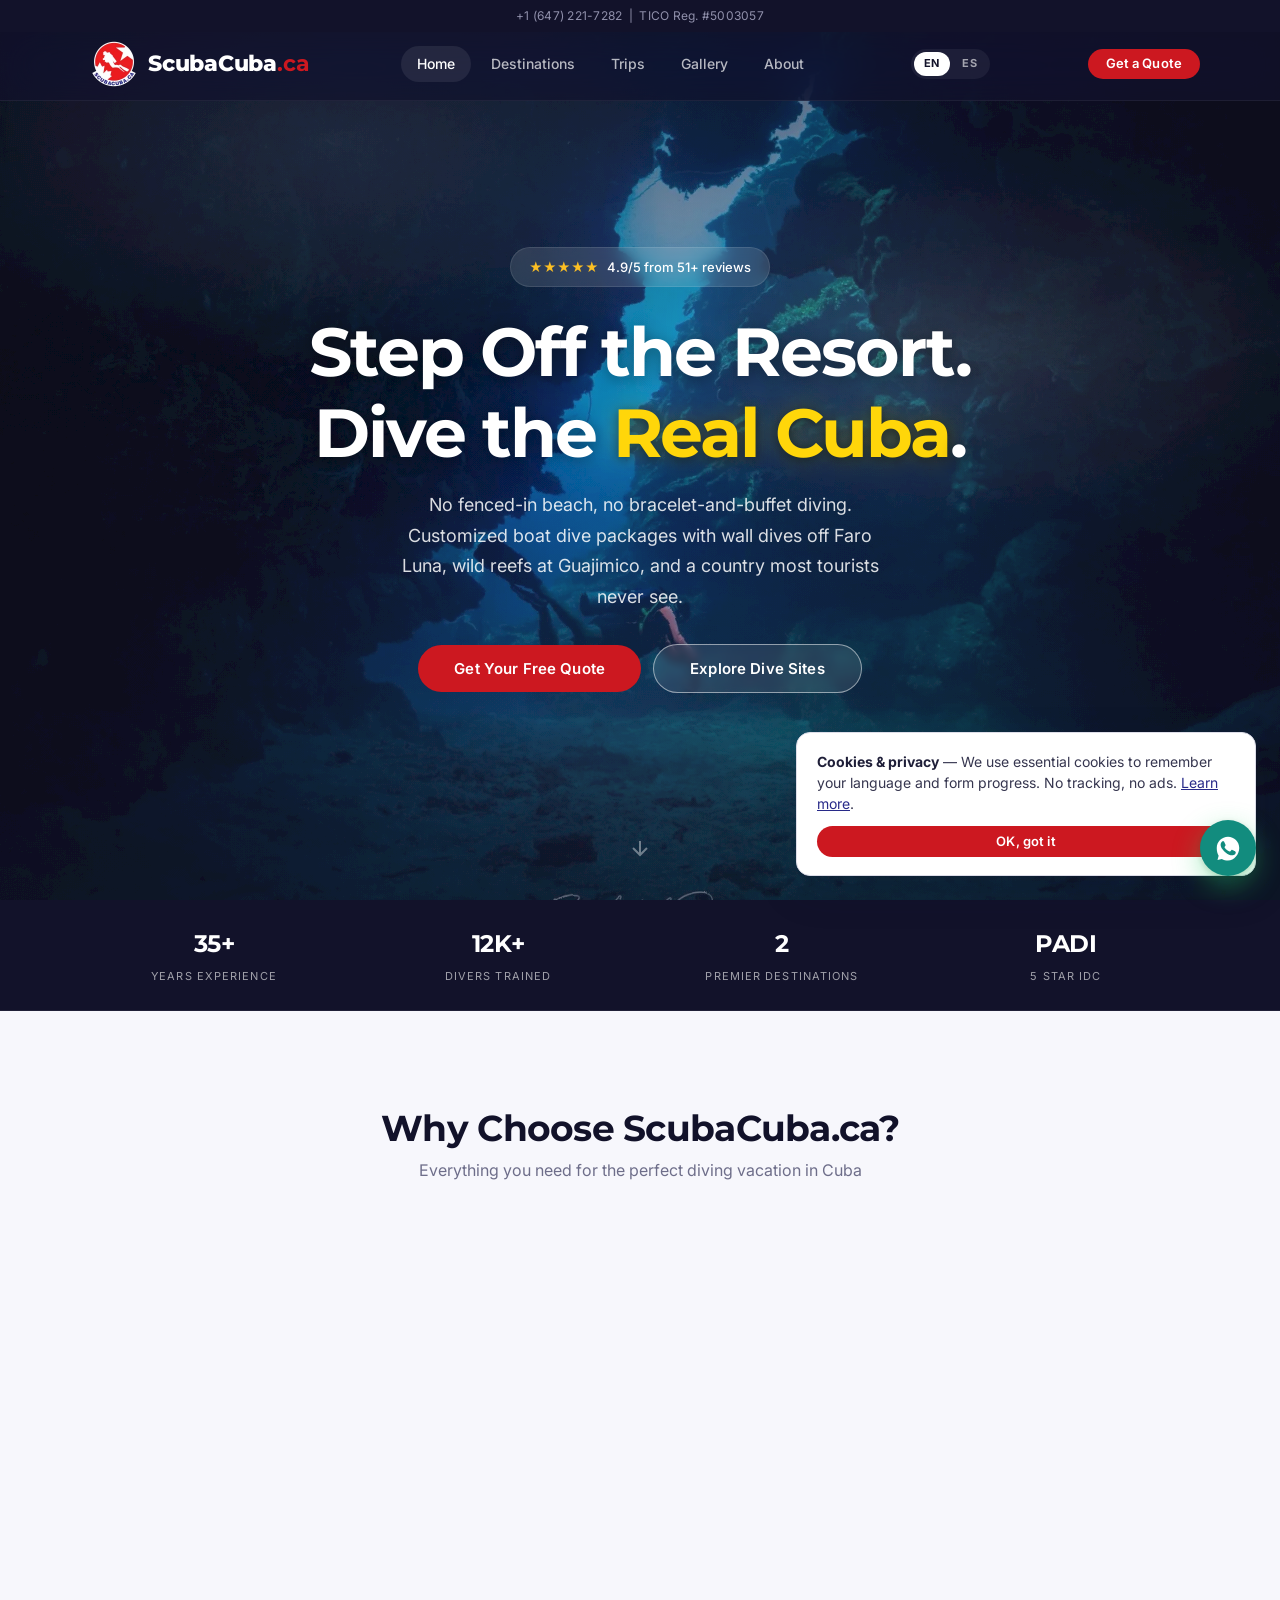
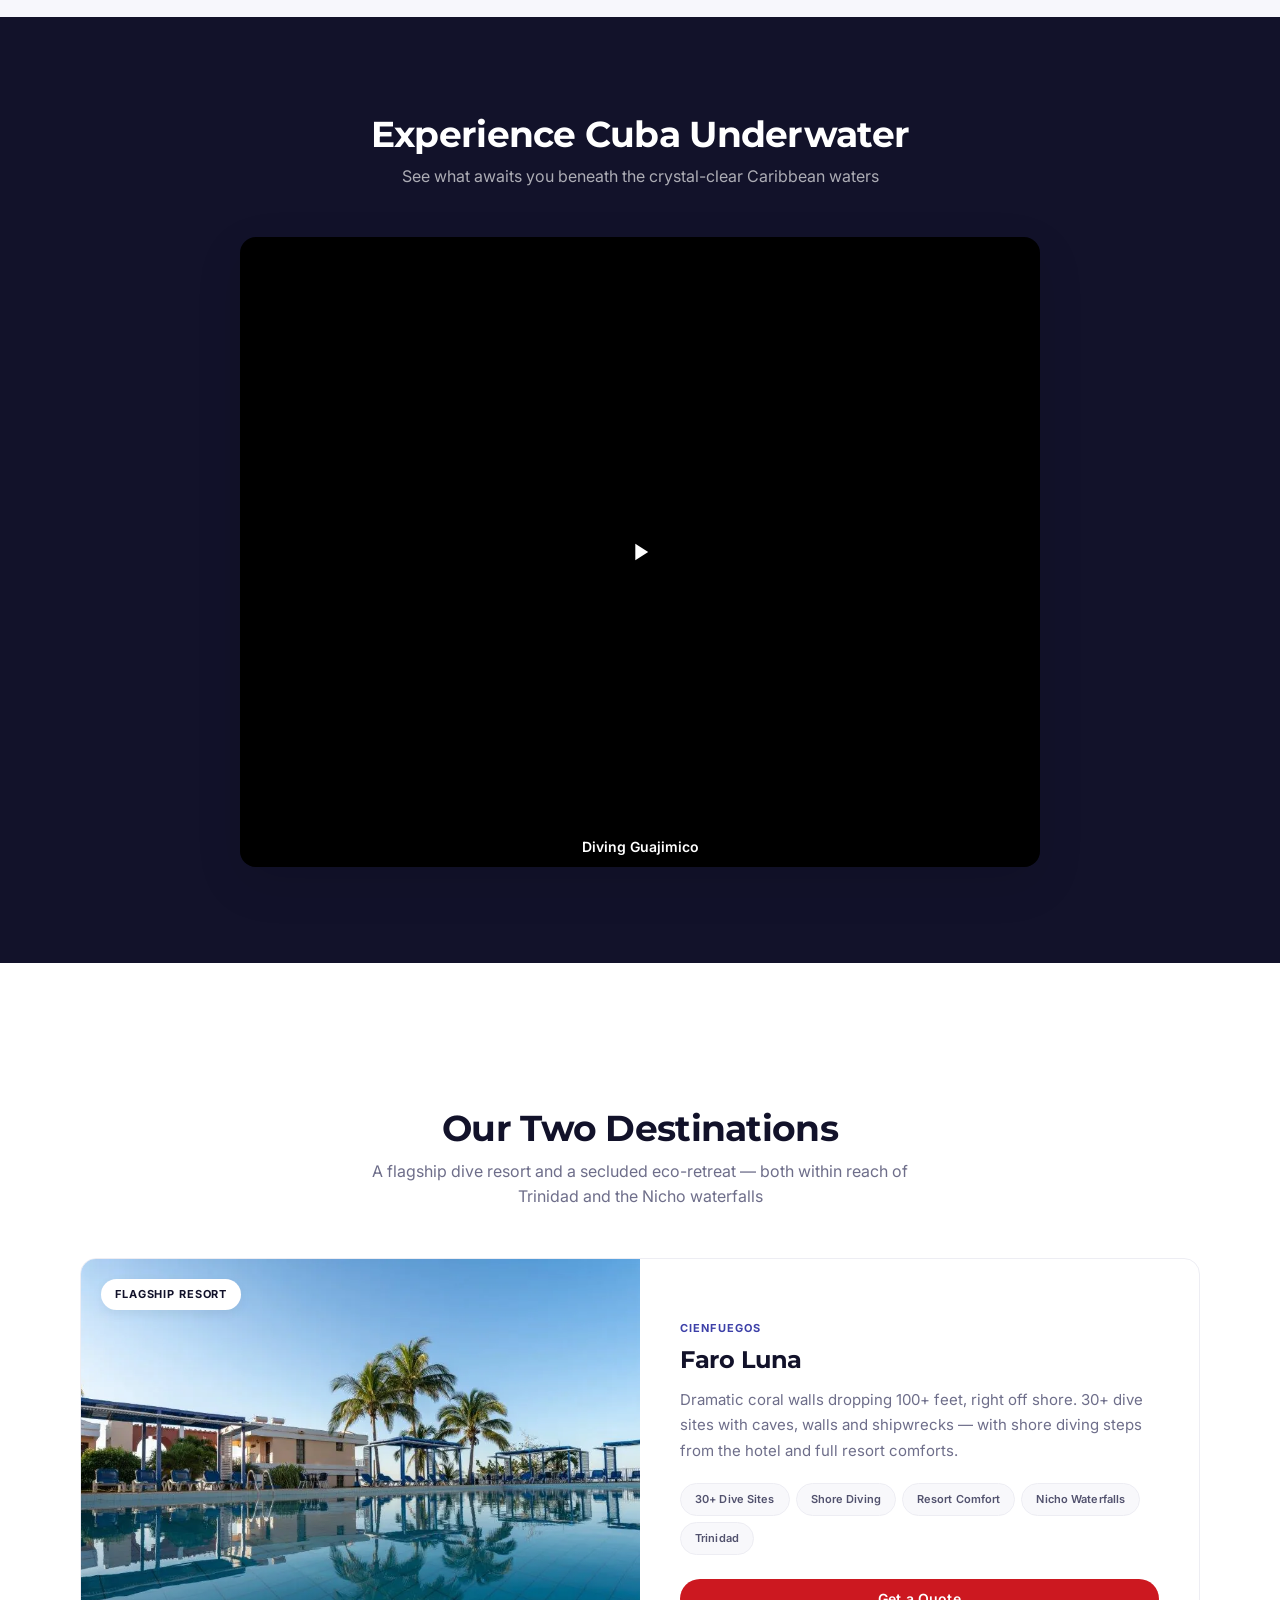
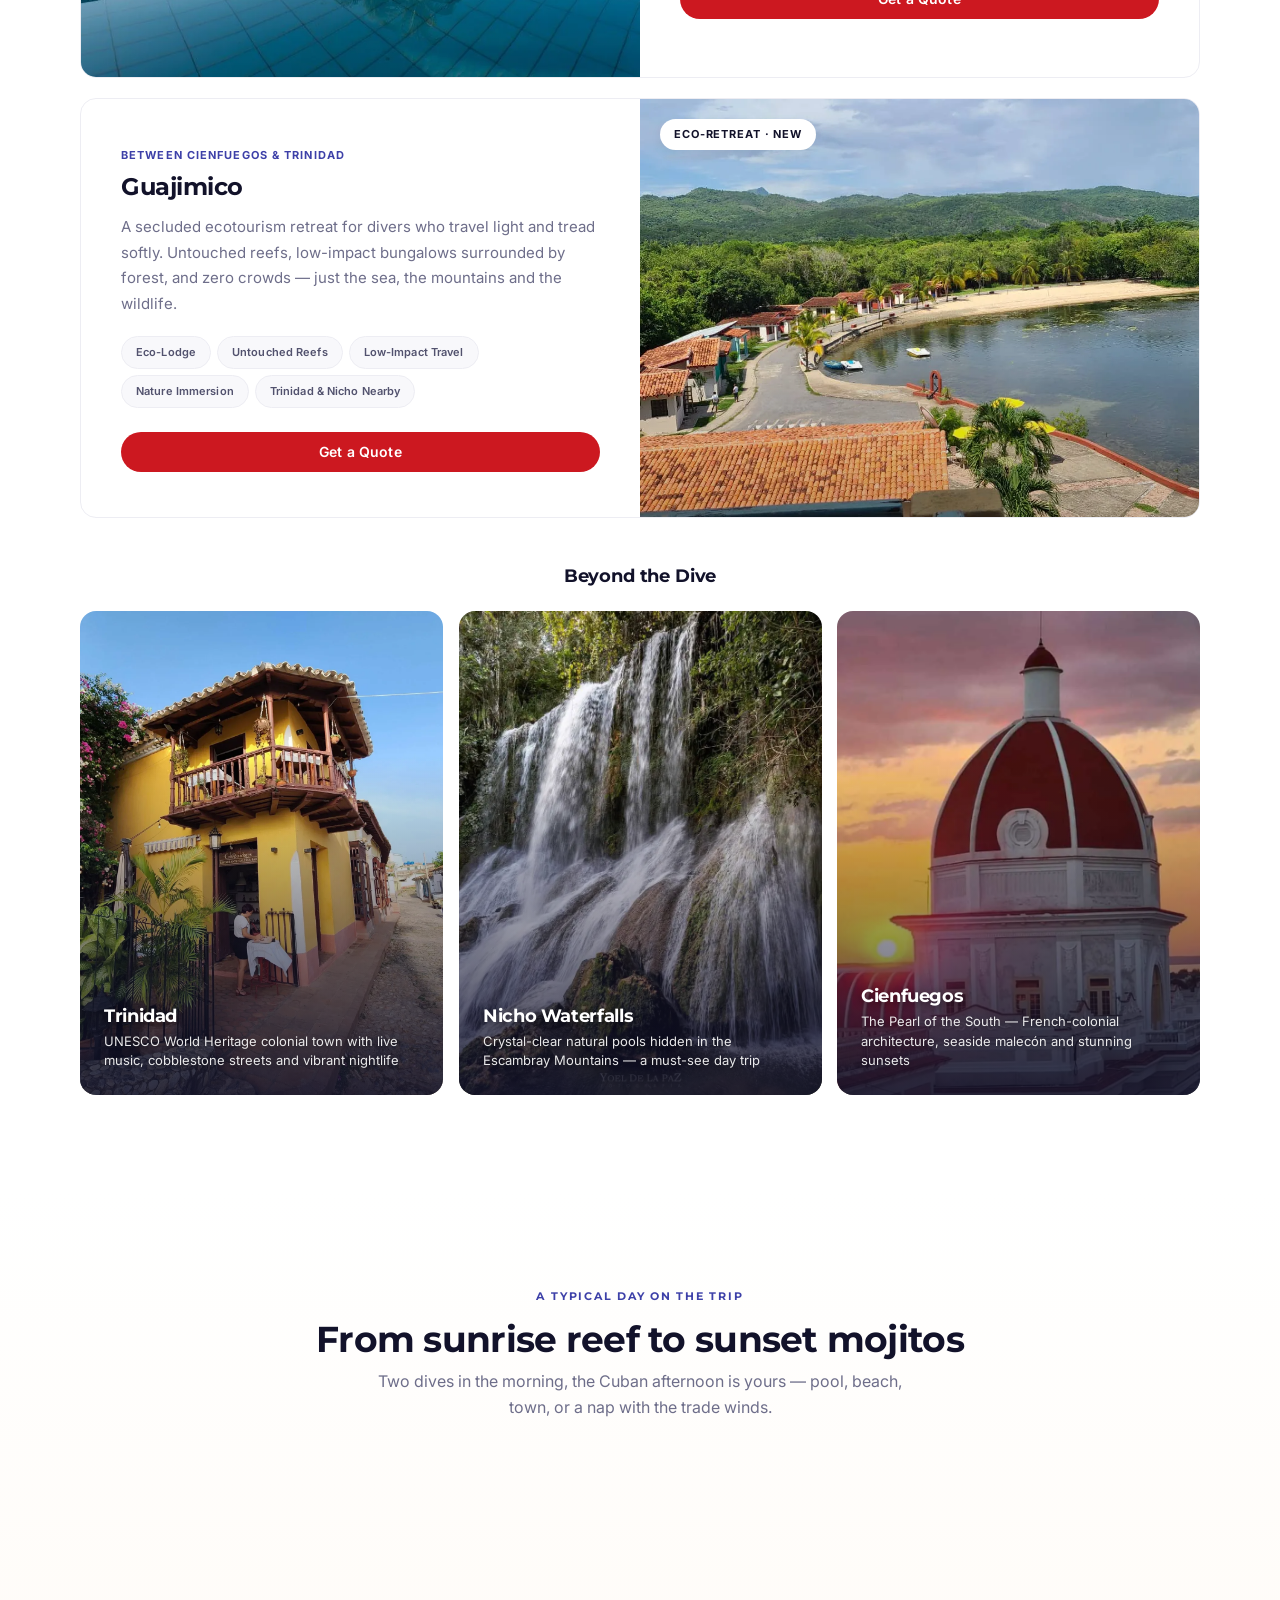
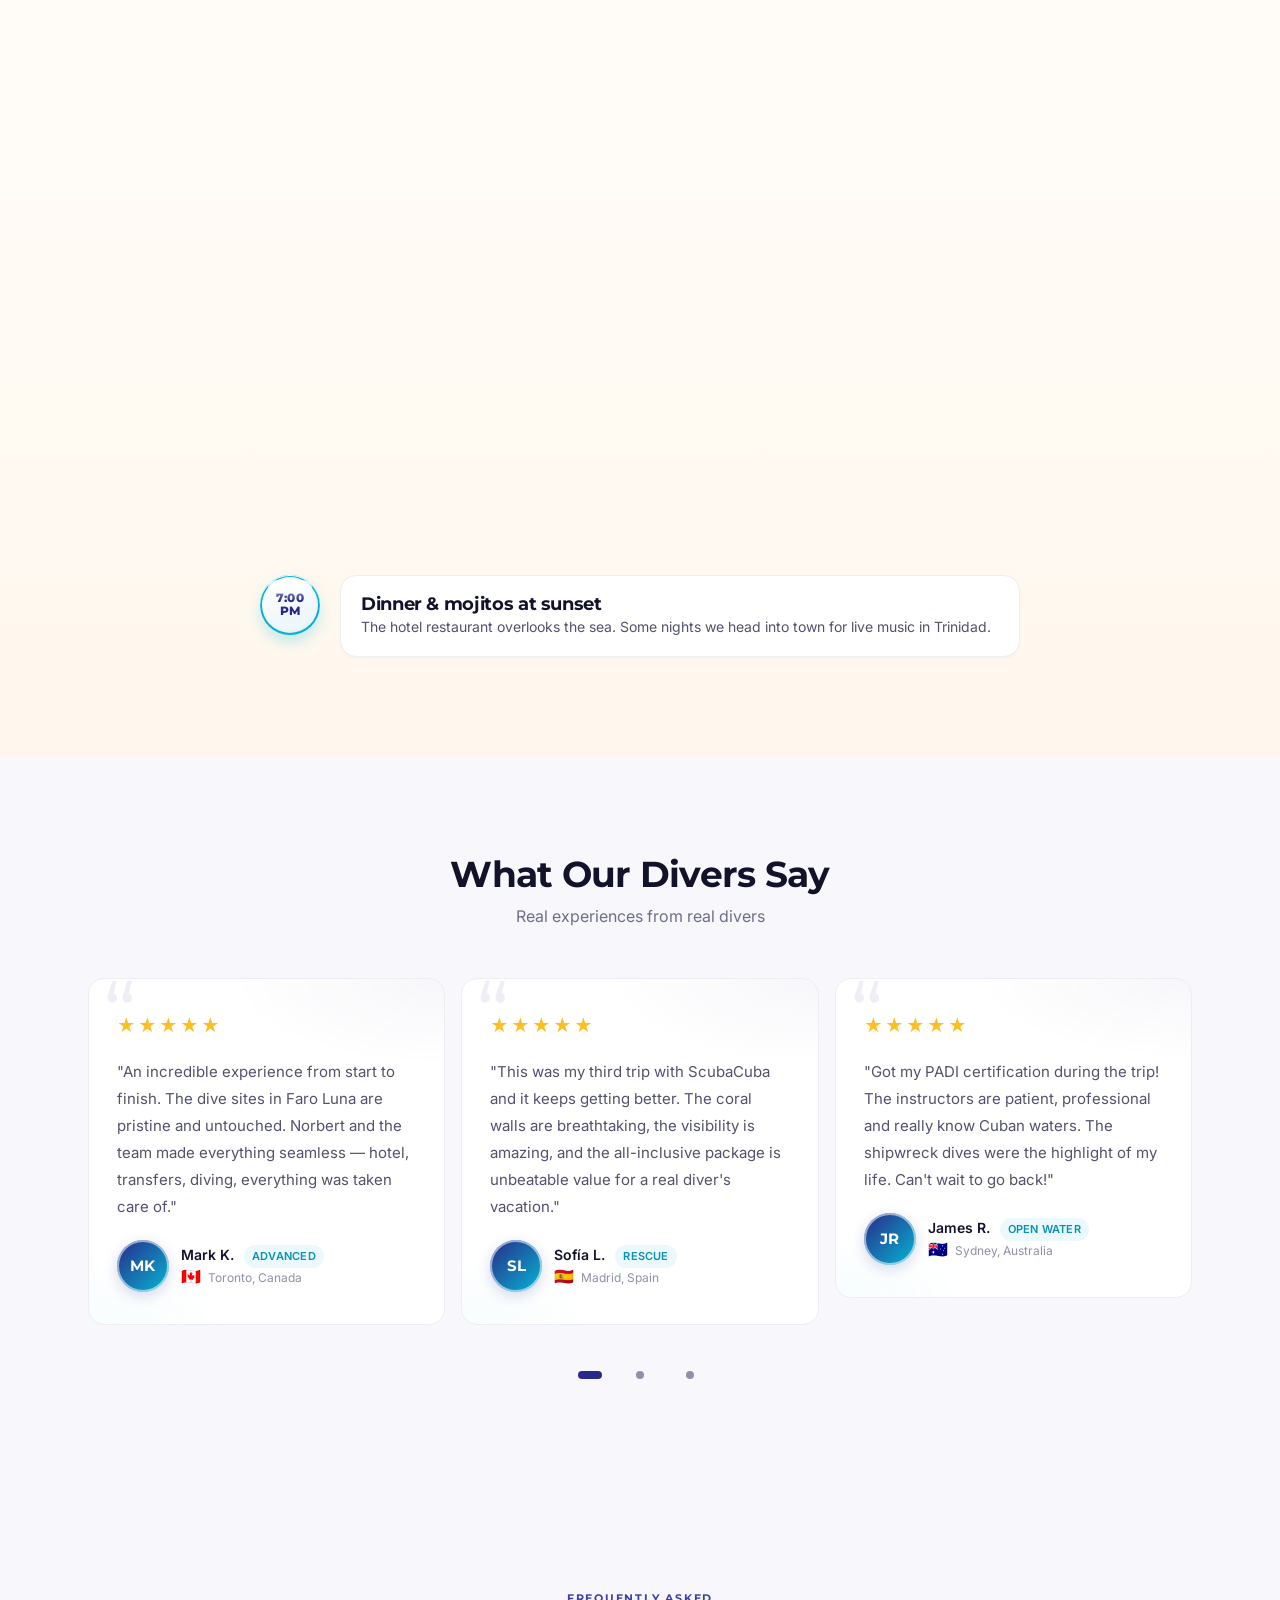
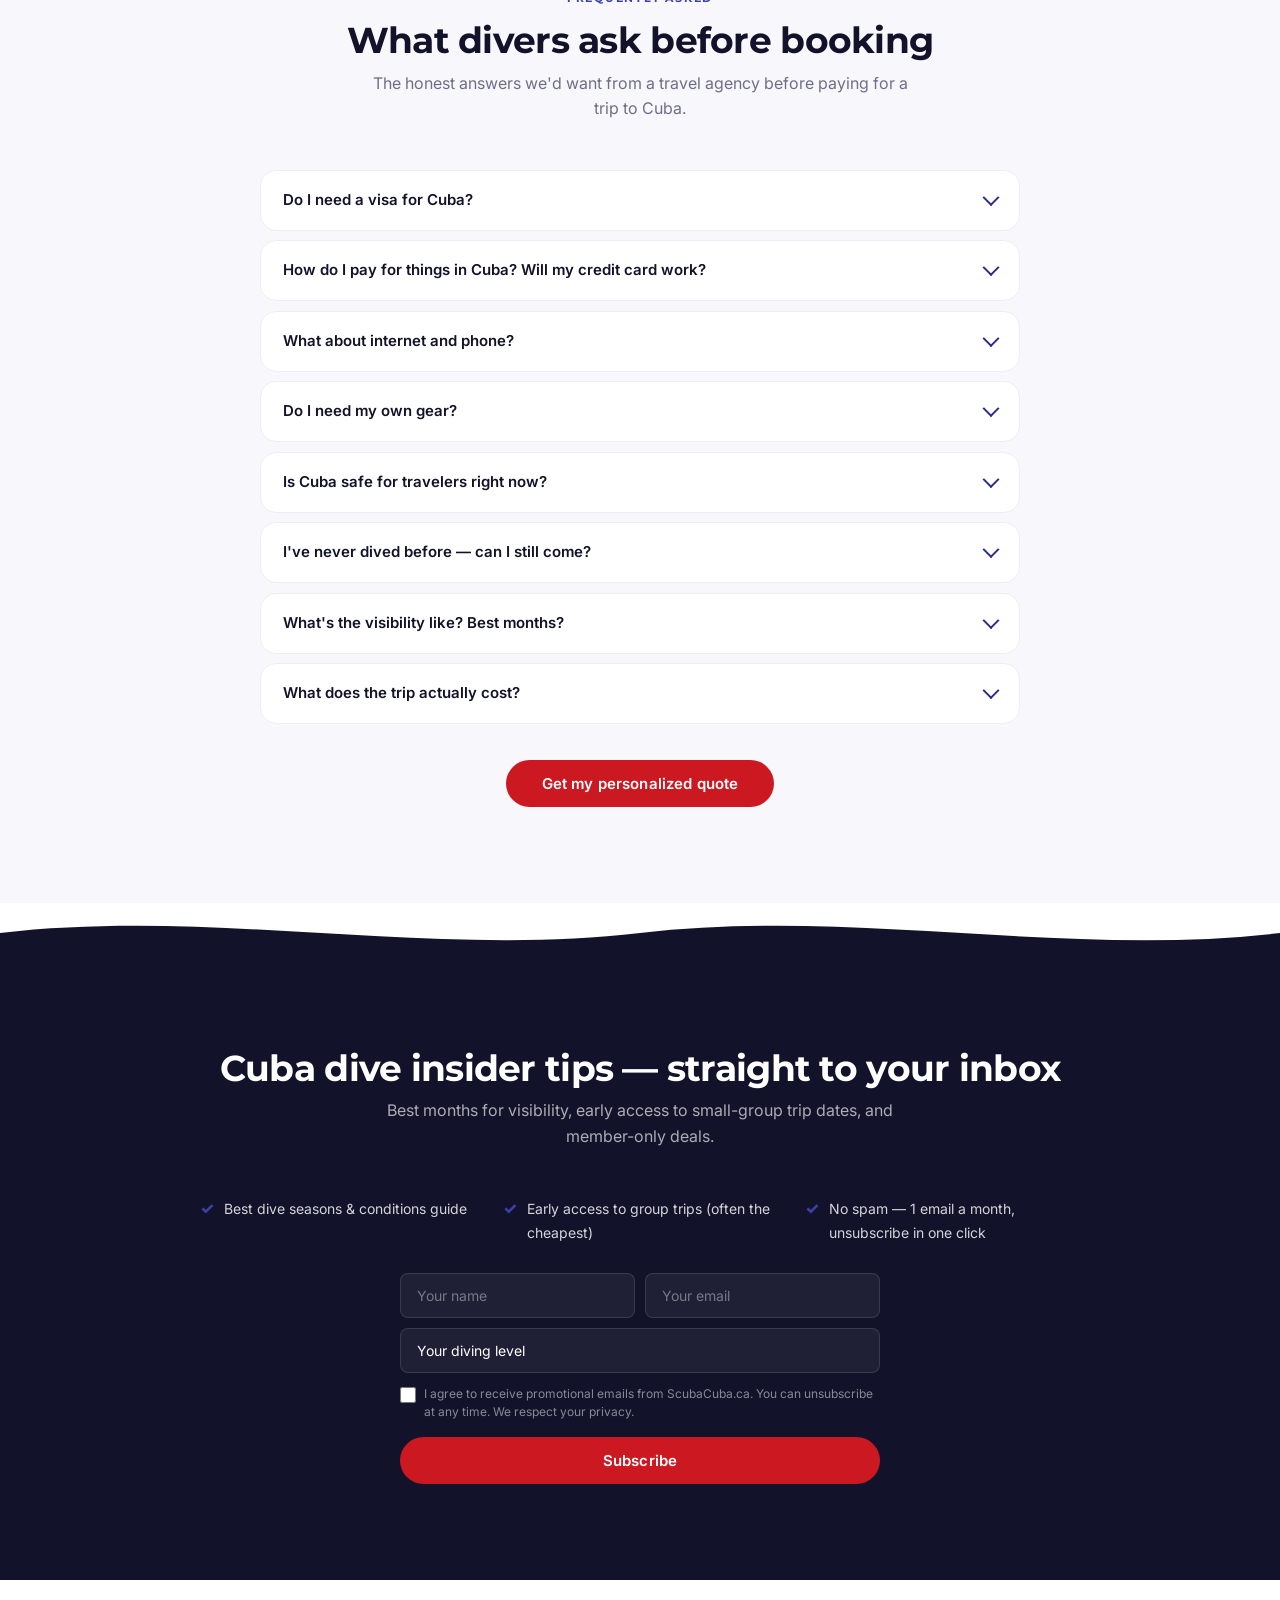
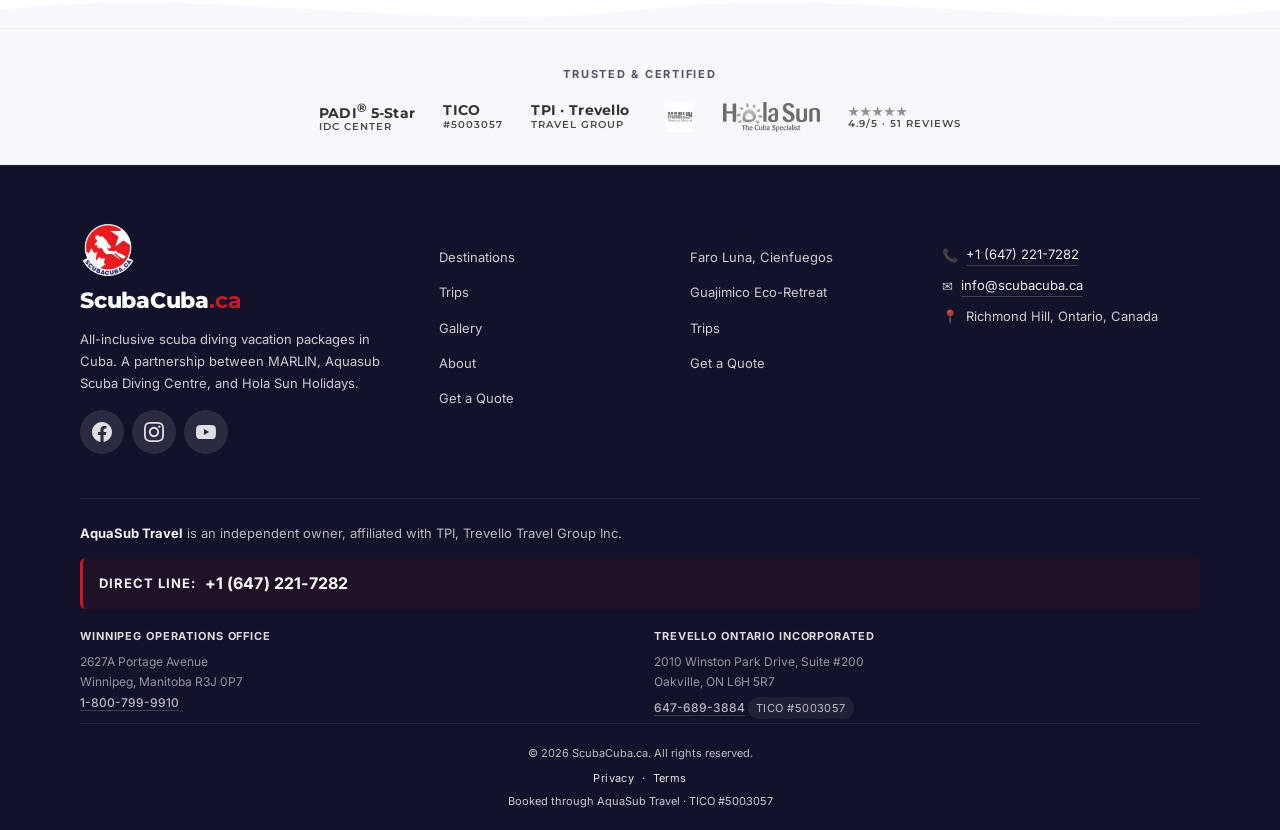
==== prototype/index.html @ 16fdb111 "Why-choose card: "Customized dive packages" replaces the all-inclusive one EN and ES. The body said " ====
<!DOCTYPE html>
<html lang="en" data-i18n-doctitle="meta.home.title" data-i18n-docdesc="meta.home.desc">
<head>
  <meta charset="UTF-8">
  <meta name="viewport" content="width=device-width, initial-scale=1.0">
  <title>Cuba Scuba Diving Trips · PADI · All-Inclusive | ScubaCuba.ca</title>
  <meta name="description" content="All-inclusive scuba diving vacations in Cuba — Faro Luna coral walls & Guajimico eco-paradise. PADI 5★ instructors, pristine reefs, divers welcome worldwide.">
  <meta name="keywords" content="Cuba scuba diving, dive Cuba, Faro Luna diving, Cienfuegos diving, Guajimico, PADI Cuba, all-inclusive dive vacation, Cuba dive trip, Caribbean diving">
  <meta name="theme-color" content="#12122a">
  <meta name="robots" content="index, follow">
  <meta name="author" content="ScubaCuba.ca">
  <link rel="canonical" href="https://scubacuba.ca/">
  <link rel="alternate" hreflang="en" href="https://scubacuba.ca/">
  <link rel="alternate" hreflang="es" href="https://scubacuba.ca/">
  <link rel="alternate" hreflang="x-default" href="https://scubacuba.ca/">
  <!-- Open Graph -->
  <meta property="og:type" content="website">
  <meta property="og:site_name" content="ScubaCuba.ca">
  <meta property="og:url" content="https://scubacuba.ca/">
  <meta property="og:title" content="Cuba Scuba Diving Trips · PADI · All-Inclusive | ScubaCuba.ca">
  <meta property="og:description" content="All-inclusive scuba diving vacations in Cuba. Coral walls, shipwrecks and untouched reefs — divers welcome from anywhere in the world.">
  <meta property="og:image" content="https://scubacuba.ca/images/hero-blue-wall.jpg">
  <meta property="og:image:width" content="1920">
  <meta property="og:image:height" content="1280">
  <meta property="og:image:alt" content="A scuba diver descending along a deep blue reef wall in Cuba's clear waters">
  <meta property="og:locale" content="en_CA">
  <meta property="og:locale:alternate" content="en_US">
  <meta property="og:locale:alternate" content="en_GB">
  <meta property="og:locale:alternate" content="es_ES">
  <meta property="og:locale:alternate" content="es_MX">
  <!-- Twitter Card -->
  <meta name="twitter:card" content="summary_large_image">
  <meta name="twitter:title" content="Cuba Scuba Diving Trips · PADI · All-Inclusive | ScubaCuba.ca">
  <meta name="twitter:description" content="All-inclusive scuba diving vacations in Cuba. Coral walls, shipwrecks and untouched reefs — divers welcome from anywhere in the world.">
  <meta name="twitter:image" content="https://scubacuba.ca/images/hero-blue-wall.jpg">

    <link rel="icon" type="image/x-icon" href="/favicon.ico">
  <link rel="icon" type="image/png" sizes="32x32" href="/favicon-32x32.png">
  <link rel="icon" type="image/png" sizes="16x16" href="/favicon-16x16.png">
  <link rel="apple-touch-icon" sizes="180x180" href="/apple-touch-icon.png">
  <link rel="manifest" href="/site.webmanifest">
  <link rel="preconnect" href="https://fonts.googleapis.com">
  <link rel="preconnect" href="https://fonts.gstatic.com" crossorigin>
  <link rel="preload" href="https://fonts.googleapis.com/css2?family=Inter:wght@400;500;600;700&family=Montserrat:wght@600;700;800&display=swap" as="style" onload="this.onload=null;this.rel='stylesheet'">
  <noscript><link rel="stylesheet" href="https://fonts.googleapis.com/css2?family=Inter:wght@400;500;600;700&family=Montserrat:wght@600;700;800&display=swap"></noscript>
    <link rel="prefetch" href="quote.html" as="document">
  <link rel="preload" as="image" href="images/hero-blue-wall.webp" type="image/webp" media="(min-width: 769px)" fetchpriority="high">
  <link rel="preload" as="image" href="images/hero-blue-wall-mobile.webp" type="image/webp" media="(max-width: 768px)" fetchpriority="high">
  <link rel="stylesheet" href="css/styles.min.css?v=20260725c">
  <script src="js/i18n.min.js?v=20260725c" defer></script>

  <!-- Structured data: TravelAgency -->
  <script type="application/ld+json">
  {
    "@context": "https://schema.org",
    "@type": "TravelAgency",
    "name": "ScubaCuba.ca",
    "alternateName": "AquaSub Scuba Diving Centre",
    "url": "https://scubacuba.ca/",
    "logo": "https://scubacuba.ca/images/logo-icon.png",
    "image": "https://scubacuba.ca/images/hero-blue-wall.jpg",
    "description": "All-inclusive scuba diving vacation packages in Cuba — Faro Luna's dramatic coral walls and Guajimico's eco-paradise. English-speaking PADI instruction, all-inclusive hotel, transfers and 10 boat dives. Divers welcome worldwide; flights arranged from your home city. Spanish-speaking clients welcome.",
    "telephone": "+1-647-221-7282",
    "email": "info@scubacuba.ca",
    "priceRange": "$$",
    "address": {
      "@type": "PostalAddress",
      "streetAddress": "1241 Elgin Mills Rd E, Unit 2",
      "addressLocality": "Richmond Hill",
      "addressRegion": "ON",
      "postalCode": "L4S 0B5",
      "addressCountry": "CA"
    },
    "parentOrganization": {
      "@type": "Organization",
      "name": "TPI, Trevello Travel Group Inc.",
      "url": "https://tpi.ca/"
    },
    "identifier": "TICO #5003057",
    "areaServed": [
      { "@type": "Country", "name": "Cuba" },
      { "@type": "Place", "name": "Worldwide" }
    ],
    "knowsLanguage": ["en", "es"],
    "sameAs": [
      "https://www.facebook.com/ScubaCuba.ca",
      "https://www.instagram.com/scubacuba.ca",
      "https://www.youtube.com/@scubacubaca8447"
    ],
    "makesOffer": {
      "@type": "Offer",
      "name": "All-inclusive Cuba dive package",
      "description": "7 nights at Hotel Faro Luna, 3 meals/day, airport transfers, 10 boat dives, PADI instructor. Available for divers from any country.",
      "areaServed": { "@type": "Place", "name": "Worldwide" },
      "eligibleRegion": { "@type": "Place", "name": "Worldwide" }
    },
    "availableLanguage": [
      { "@type": "Language", "name": "English", "alternateName": "en" },
      { "@type": "Language", "name": "Spanish", "alternateName": "es" }
    ]
  }
  </script>

  <!-- Structured data: LocalBusiness (richer than TravelAgency alone — surfaces in Maps + Knowledge Panel) -->
  <script type="application/ld+json">
  {
    "@context": "https://schema.org",
    "@type": "LocalBusiness",
    "@id": "https://scubacuba.ca/#business",
    "name": "ScubaCuba.ca",
    "url": "https://scubacuba.ca/",
    "image": "https://scubacuba.ca/images/hero-blue-wall.jpg",
    "logo": "https://scubacuba.ca/images/logo-icon.png",
    "description": "Canadian-licensed dive travel agency. English-speaking PADI instructors leading all-inclusive scuba diving vacations to Cuba — group trips to Faro Luna (Cienfuegos) and Guajimico year-round. Welcoming divers worldwide; we arrange flights from your home city and handle visa coordination for most nationalities. Payments in CAD or USD; Spanish-speaking clients welcome.",
    "telephone": "+1-647-221-7282",
    "email": "info@scubacuba.ca",
    "priceRange": "$$",
    "currenciesAccepted": "CAD, USD",
    "paymentAccepted": "Credit Card, Bank Transfer, E-transfer, Wire Transfer",
    "openingHoursSpecification": [
      {
        "@type": "OpeningHoursSpecification",
        "dayOfWeek": ["Monday", "Tuesday", "Wednesday", "Thursday", "Friday"],
        "opens": "09:00",
        "closes": "18:00"
      }
    ],
    "address": {
      "@type": "PostalAddress",
      "streetAddress": "1241 Elgin Mills Rd E, Unit 2",
      "addressLocality": "Richmond Hill",
      "addressRegion": "ON",
      "postalCode": "L4S 0B5",
      "addressCountry": "CA"
    },
    "geo": { "@type": "GeoCoordinates", "latitude": "43.8964", "longitude": "-79.4039" },
    "areaServed": [
      { "@type": "Place", "name": "Worldwide" },
      { "@type": "Country", "name": "Canada" },
      { "@type": "Country", "name": "United States" },
      { "@type": "Country", "name": "United Kingdom" },
      { "@type": "Country", "name": "Australia" },
      { "@type": "Country", "name": "Ireland" },
      { "@type": "Country", "name": "Cuba" }
    ],
    "knowsLanguage": [
      { "@type": "Language", "name": "English", "alternateName": "en" },
      { "@type": "Language", "name": "Spanish", "alternateName": "es" }
    ],
    "knowsAbout": [
      "Scuba Diving",
      "PADI Certification",
      "Cuba Travel",
      "Caribbean Diving",
      "Coral Reef Conservation",
      "Underwater Photography",
      "Shipwreck Diving"
    ],
    "sameAs": [
      "https://www.facebook.com/ScubaCuba.ca",
      "https://www.instagram.com/scubacuba.ca",
      "https://www.youtube.com/@scubacubaca8447"
    ]
  }
  </script>

  <!-- Structured data: FAQPage (matches the visible FAQ accordion) -->
  <script type="application/ld+json">
  {
    "@context": "https://schema.org",
    "@type": "FAQPage",
    "mainEntity": [
      {
        "@type": "Question",
        "name": "Do I need a visa for Cuba?",
        "acceptedAnswer": {
          "@type": "Answer",
          "text": "For most travelers — Canadians, US citizens, Brits, Irish, Australians, New Zealanders and most other nationalities — you'll need a Cuban Tourist Card, not a full visa. It costs around $25 CAD (~$18 USD) and we include it in every booking departing from Canada (handed out on the flight). For other departure cities, we arrange the Tourist Card with you before travel. US passport holders have additional requirements due to OFAC regulations — talk to us first."
        }
      },
      {
        "@type": "Question",
        "name": "How do I pay for things in Cuba? Will my credit card work?",
        "acceptedAnswer": {
          "@type": "Answer",
          "text": "Bring cash — Canadian dollars or US dollars are the easiest to exchange. Euros are also accepted in Cuba if that's what you have on hand. Most North American credit cards don't work in Cuba due to US sanctions. ATMs are rare. Cash exchanged at the hotel front desk is the simplest. Budget roughly $40–60 CAD / $30–45 USD per day for tips, drinks outside the all-inclusive, and souvenirs."
        }
      },
      {
        "@type": "Question",
        "name": "What about internet and phone in Cuba?",
        "acceptedAnswer": {
          "@type": "Answer",
          "text": "WiFi works at the hotel (sometimes paid by the hour). Outside the hotel, your North American SIM probably won't roam. If you need always-on, buy a Cubacel eSIM or local SIM at the airport. WhatsApp works fine for messaging back home."
        }
      },
      {
        "@type": "Question",
        "name": "Do I need my own scuba gear?",
        "acceptedAnswer": {
          "@type": "Answer",
          "text": "Tanks and weights are included in every trip. BCD, regulator and dive computer rental is $230 CAD / ~$170 USD per week if you don't bring your own. Bring your own mask, snorkel and fins for fit. A 3mm shorty is plenty year-round; water temps run 24–28°C (75–82°F)."
        }
      },
      {
        "@type": "Question",
        "name": "Is Cuba safe for travelers right now?",
        "acceptedAnswer": {
          "@type": "Answer",
          "text": "Yes — Cuba is one of the safer Caribbean destinations for travelers, with low violent crime and a strong tradition of welcoming foreign visitors. Petty theft can happen in cities; standard travel precautions apply. The bigger issue is logistics: occasional power cuts, limited supermarket variety, slow internet. The hotel is unaffected."
        }
      },
      {
        "@type": "Question",
        "name": "I've never dived before — can I still come?",
        "acceptedAnswer": {
          "@type": "Answer",
          "text": "Absolutely. We run PADI Open Water certifications during the trip. You'll be diving for real by the third or fourth day. Non-divers also welcome — Cuba above water is just as good."
        }
      },
      {
        "@type": "Question",
        "name": "What's the visibility like? What are the best months to dive Cuba?",
        "acceptedAnswer": {
          "@type": "Answer",
          "text": "Visibility typically 20–30m, occasionally over 40m on the wall. The south coast is protected — generally calm year-round. Best diving: November through May (dry season). June–October is hurricane season."
        }
      },
      {
        "@type": "Question",
        "name": "What does the trip actually cost?",
        "acceptedAnswer": {
          "@type": "Answer",
          "text": "Prices vary by season, departure city and party size — we don't list a fixed number because the same week can swing hundreds of dollars depending on flights. That's why we quote per request, usually within 24 hours. The package always includes flights from your home city (or you can join us in Cuba if you book your own flights), hotel, meals, transfers, and 10 boat dives. We invoice in CAD or USD — whichever works best for you."
        }
      }
    ]
  }
  </script>
</head>
<body>

  <a class="skip-link" href="#main" data-i18n="a11y.skip">Skip to content</a>

  <!-- Phone Bar -->
  <div class="phone-bar">
    <span data-i18n="phonebar.tico"><a href="tel:+16472217282">+1 (647) 221-7282</a> &nbsp;|&nbsp; TICO Reg. #5003057</span>
  </div>

  <!-- Header -->
  <header class="header">
    <div class="header-inner">
      <a href="index.html" class="header-logo">
        <picture><source srcset="images/logo-icon-96.webp" type="image/webp"><img src="images/logo-icon-96.png" width="96" height="96" alt="" class="logo-icon"></picture><span class="logo-wordmark">ScubaCuba<span>.ca</span></span>
      </a>
      <nav class="nav-desktop" aria-label="Main">
        <a href="index.html" class="active" aria-current="page" data-i18n="nav.home">Home</a>
        <a href="diving-centers.html" data-i18n="nav.destinations">Destinations</a>
        <a href="upcoming-trips.html" data-i18n="nav.trips">Trips</a>
        <a href="gallery.html" data-i18n="nav.gallery">Gallery</a>
        <a href="about.html" data-i18n="nav.about">About</a>
      </nav>
      <div class="lang-toggle" role="group" data-i18n-aria-label="lang.toggle.aria" aria-label="Switch language">
        <button type="button" data-lang-btn="en">EN</button>
        <button type="button" data-lang-btn="es">ES</button>
      </div>
      <a href="quote.html" class="btn btn-primary btn-sm header-cta" data-i18n="nav.quote">Get a Quote</a>
      <button class="hamburger" type="button" aria-expanded="false" aria-controls="mobile-menu" data-i18n-aria-label="nav.menu.aria" aria-label="Menu">
        <span></span><span></span><span></span>
      </button>
    </div>
  </header>

  <!-- Mobile Menu -->
  <div class="menu-overlay"></div>
  <nav class="mobile-menu" id="mobile-menu" aria-label="Mobile" inert>
    <a href="index.html" data-i18n="nav.home">Home</a>
    <a href="diving-centers.html" data-i18n="nav.destinations">Destinations</a>
    <a href="upcoming-trips.html" data-i18n="nav.trips">Upcoming Trips</a>
    <a href="gallery.html" data-i18n="nav.gallery">Gallery</a>
    <a href="about.html" data-i18n="nav.about">About Us</a>
    <a href="quote.html" class="btn btn-primary" data-i18n="nav.quote.full">Get Your Free Quote</a>
    <a href="tel:+16472217282" class="mobile-menu-phone">
      <svg width="18" height="18" viewBox="0 0 24 24" fill="none" stroke="currentColor" stroke-width="2" stroke-linecap="round" stroke-linejoin="round" aria-hidden="true"><path d="M22 16.92v3a2 2 0 0 1-2.18 2 19.79 19.79 0 0 1-8.63-3.07 19.5 19.5 0 0 1-6-6 19.79 19.79 0 0 1-3.07-8.67A2 2 0 0 1 4.11 2h3a2 2 0 0 1 2 1.72c.127.96.361 1.903.7 2.81a2 2 0 0 1-.45 2.11L8.09 9.91a16 16 0 0 0 6 6l1.27-1.27a2 2 0 0 1 2.11-.45c.907.339 1.85.573 2.81.7A2 2 0 0 1 22 16.92z"/></svg>
      <span data-i18n="mobile.phone">+1 (647) 221-7282</span>
    </a>
    <div class="lang-toggle" role="group" data-i18n-aria-label="lang.toggle.aria" aria-label="Switch language">
      <button type="button" data-lang-btn="en">EN</button>
      <button type="button" data-lang-btn="es">ES</button>
    </div>
  </nav>

  <!-- SVG water filter (refraction shimmer for the hero) -->
  <svg width="0" height="0" style="position:absolute;pointer-events:none;" aria-hidden="true">
    <filter id="hero-water" x="-5%" y="-5%" width="110%" height="110%">
      <feTurbulence type="fractalNoise" baseFrequency="0.014 0.020" numOctaves="2" seed="4" result="noise">
        <animate attributeName="baseFrequency" dur="18s" repeatCount="indefinite"
          values="0.014 0.020; 0.020 0.014; 0.012 0.022; 0.014 0.020" />
      </feTurbulence>
      <feDisplacementMap in="SourceGraphic" in2="noise" scale="10" xChannelSelector="R" yChannelSelector="G" />
    </filter>
  </svg>

    <main id="main" tabindex="-1">
<!-- Hero -->
  <section class="hero">
    <div class="hero-bg" style="background-image: image-set(url('images/hero-blue-wall.webp') type('image/webp'),url('images/hero-blue-wall.jpg'))"></div>
    <div class="hero-content">
      <div class="hero-badge">
        <span class="stars">&#9733;&#9733;&#9733;&#9733;&#9733;</span>
        <span data-i18n="home.hero.badge">4.9/5 from 51+ reviews</span>
      </div>
      <h1 data-i18n="home.hero.title">Step Off the Resort. Dive the <span>Real Cuba</span>.</h1>
      <p data-i18n="home.hero.subtitle">No fenced-in beach, no bracelet-and-buffet diving. Customized boat dive packages with wall dives off Faro Luna, wild reefs at Guajimico, and a country most tourists never see.</p>
      <div class="hero-buttons">
        <a href="quote.html" class="btn btn-primary btn-lg" data-i18n="home.hero.cta1">Get Your Free Quote</a>
        <a href="diving-centers.html" class="btn btn-outline btn-lg" data-i18n="home.hero.cta2">Explore Dive Sites</a>
      </div>
    </div>
    <div class="hero-scroll">
      <svg aria-hidden="true" width="24" height="24" viewBox="0 0 24 24" fill="none" stroke="currentColor" stroke-width="2"><path d="M12 5v14M5 12l7 7 7-7"/></svg>
    </div>
  </section>

  <!-- Trust Bar -->
  <section class="trust-bar">
    <div class="container">
      <div class="trust-items">
        <div class="trust-item">
          <div class="number">35+</div>
          <div class="label" data-i18n="home.trust.years">Years Experience</div>
        </div>
        <div class="trust-item">
          <div class="number">12K+</div>
          <div class="label" data-i18n="home.trust.divers">Divers Trained</div>
        </div>
        <div class="trust-item">
          <div class="number">2</div>
          <div class="label" data-i18n="home.trust.destinations">Premier Destinations</div>
        </div>
        <div class="trust-item">
          <div class="number">PADI</div>
          <div class="label" data-i18n="home.trust.padi">5 Star IDC</div>
        </div>
      </div>
    </div>
  </section>

  <!-- Why ScubaCuba -->
  <section class="section why-section">
    <div class="container">
      <h2 class="section-title" data-i18n="home.why.title">Why Choose ScubaCuba.ca?</h2>
      <p class="section-subtitle" data-i18n="home.why.subtitle">Everything you need for the perfect diving vacation in Cuba</p>
      <div class="features-grid">
        <div class="feature-card">
          <div class="feature-icon">
            <svg viewBox="0 0 24 24" aria-hidden="true"><circle cx="12" cy="12" r="9"/><path d="M3 12h18M12 3c2.8 3 4.2 6 4.2 9S14.8 18 12 21M12 3c-2.8 3-4.2 6-4.2 9S9.2 18 12 21"/></svg>
          </div>
          <div class="feature-text">
            <h3 data-i18n="home.why.f1.title">Travelers welcome worldwide</h3>
            <p data-i18n="home.why.f1.desc">Divers from across the Americas, Europe and beyond — we help plan your route to Cuba.</p>
          </div>
        </div>
        <div class="feature-card">
          <div class="feature-icon">
            <svg viewBox="0 0 24 24" aria-hidden="true"><path d="M3 14c1.5-2 3-2 4.5 0s3 2 4.5 0 3-2 4.5 0 3 2 4.5 0M3 19c1.5-2 3-2 4.5 0s3 2 4.5 0 3-2 4.5 0 3 2 4.5 0M12 9V4M9 6.5l3-2.5 3 2.5"/></svg>
          </div>
          <div class="feature-text">
            <h3 data-i18n="home.why.f2.title">World-class dive sites</h3>
            <p data-i18n="home.why.f2.desc">Coral walls, shipwrecks and caves at Faro Luna — plus the untouched eco-reefs of Guajimico.</p>
          </div>
        </div>
        <div class="feature-card">
          <div class="feature-icon">
            <svg viewBox="0 0 24 24" aria-hidden="true"><circle cx="12" cy="12" r="9"/><path d="M12 5l2.5 6.5L21 12l-6.5 2.5L12 21l-2.5-6.5L3 12l6.5-2.5L12 5z"/></svg>
          </div>
          <div class="feature-text">
            <h3 data-i18n="home.why.f3.title">Expert instructors</h3>
            <p data-i18n="home.why.f3.desc">PADI 5-Star team with decades of experience and intimate knowledge of Cuban waters.</p>
          </div>
        </div>
        <div class="feature-card">
          <div class="feature-icon">
            <svg viewBox="0 0 24 24" aria-hidden="true"><rect x="3" y="7" width="18" height="13" rx="2"/><path d="M9 7V5a2 2 0 0 1 2-2h2a2 2 0 0 1 2 2v2M9 14l2 2 4-4"/></svg>
          </div>
          <div class="feature-text">
            <h3 data-i18n="home.why.f4.title">Customized dive packages</h3>
            <p data-i18n="home.why.f4.desc">Hotel, meals, airport transfers and boat dives — built around your dates, your group and your certification level. Pack your gear, we handle the rest.</p>
          </div>
        </div>
        <div class="feature-card">
          <div class="feature-icon">
            <svg viewBox="0 0 24 24" aria-hidden="true"><circle cx="9" cy="8" r="3.5"/><path d="M2.5 20c0-3.5 3-6 6.5-6s6.5 2.5 6.5 6"/><circle cx="17" cy="7" r="2.5"/><path d="M15 14c3 0 5.5 2 5.5 5"/></svg>
          </div>
          <div class="feature-text">
            <h3 data-i18n="home.why.f5.title">Small groups</h3>
            <p data-i18n="home.why.f5.desc">Personalized attention with small group dives — no crowded boats, no rushed surface intervals.</p>
          </div>
        </div>
        <div class="feature-card">
          <div class="feature-icon">
            <svg viewBox="0 0 24 24" aria-hidden="true"><circle cx="12" cy="9" r="6"/><path d="M9 14l-2 7 5-3 5 3-2-7M9.5 9l1.5 1.5L15 7"/></svg>
          </div>
          <div class="feature-text">
            <h3 data-i18n="home.why.f6.title">PADI certifications</h3>
            <p data-i18n="home.why.f6.desc">From Open Water to Divemaster — get certified while on vacation in paradise.</p>
          </div>
        </div>
      </div>
    </div>
  </section>

  <!-- Featured Video -->
  <section class="section video-section">
    <div class="container">
      <h2 class="section-title" data-i18n="home.video.title">Experience Cuba Underwater</h2>
      <p class="section-subtitle" data-i18n="home.video.subtitle">See what awaits you beneath the crystal-clear Caribbean waters</p>
      <div class="video-wrapper">
        <button class="yt-facade" data-yt="oxUxvxoKxow" data-yt-title="Diving Guajimico, Cuba" aria-label="Play video: Diving Guajimico" data-i18n-aria-label="gallery.video.guajimico.aria" style="background-image: url('https://i.ytimg.com/vi/oxUxvxoKxow/hqdefault.jpg');">
          <span class="yt-play" aria-hidden="true"><svg aria-hidden="true" viewBox="0 0 24 24" fill="currentColor"><path d="M8 5v14l11-7z"/></svg></span>
          <span class="yt-label" data-i18n="gallery.video.guajimico">Diving Guajimico</span>
        </button>
      </div>
    </div>
  </section>

  <!-- Wave divider: video-section (dark) → featured-destinations (light) -->
  <div class="wave-divider" aria-hidden="true">
    <svg aria-hidden="true" viewBox="0 0 1200 48" preserveAspectRatio="none"><path d="M0,30 C200,5 400,55 600,30 C800,5 1000,55 1200,30 L1200,48 L0,48 Z" fill="#FFFFFF"/></svg>
  </div>

  <!-- Featured Destinations: Cienfuegos & Guajimico -->
  <section class="section featured-destinations">
    <div class="container">
      <h2 class="section-title" data-i18n="home.dest.title">Our Two Destinations</h2>
      <p class="section-subtitle" data-i18n="home.dest.subtitle">A flagship dive resort and a secluded eco-retreat — both within reach of Trinidad and the Nicho waterfalls</p>

      <!-- Faro Luna — Full width hero card -->
      <div class="spotlight-card">
        <div class="spotlight-img">
          <picture><source srcset="images/faro-luna/faro-luna-03.webp" type="image/webp"><img src="images/faro-luna/faro-luna-03.jpg" width="1024" height="683" alt="Faro Luna resort pool with palm trees, Cienfuegos" loading="lazy"></picture>
          <div class="spotlight-overlay"></div>
          <span class="spotlight-badge" data-i18n="home.dest.faroluna.badge">Flagship Resort</span>
        </div>
        <div class="spotlight-content">
          <span class="spotlight-location" data-i18n="home.dest.faroluna.location">Cienfuegos</span>
          <h3 data-i18n="home.dest.faroluna.name">Faro Luna</h3>
          <p data-i18n="home.dest.faroluna.desc">Dramatic coral walls dropping 100+ feet, right off shore. 30+ dive sites with caves, walls and shipwrecks — with shore diving steps from the hotel and full resort comforts.</p>
          <div class="spotlight-tags">
            <span data-i18n="home.dest.faroluna.tag1">30+ Dive Sites</span>
            <span data-i18n="home.dest.faroluna.tag2">Shore Diving</span>
            <span data-i18n="home.dest.faroluna.tag3">Resort Comfort</span>
            <span data-i18n="home.dest.faroluna.tag4">Nicho Waterfalls</span>
            <span data-i18n="home.dest.faroluna.tag5">Trinidad</span>
          </div>
          <a href="quote.html" class="btn btn-primary" data-i18n="home.dest.faroluna.cta">Get a Quote</a>
        </div>
      </div>

      <!-- Guajimico — Eco-retreat card -->
      <div class="spotlight-card spotlight-reverse">
        <div class="spotlight-img">
          <picture><source srcset="images/guajimico/guajimico-18.webp" type="image/webp"><img src="images/guajimico/guajimico-18.jpg" width="1008" height="756" alt="Guajimico eco-lodge: red-roof cabins and natural cove beach" loading="lazy"></picture>
          <div class="spotlight-overlay"></div>
          <span class="spotlight-badge" data-i18n="home.dest.guajimico.badge">Eco-Retreat &middot; New</span>
        </div>
        <div class="spotlight-content">
          <span class="spotlight-location" data-i18n="home.dest.guajimico.location">Between Cienfuegos &amp; Trinidad</span>
          <h3 data-i18n="home.dest.guajimico.name">Guajimico</h3>
          <p data-i18n="home.dest.guajimico.desc">A secluded ecotourism retreat for divers who travel light and tread softly. Untouched reefs, low-impact bungalows surrounded by forest, and zero crowds — just the sea, the mountains and the wildlife.</p>
          <div class="spotlight-tags">
            <span data-i18n="home.dest.guajimico.tag1">Eco-Lodge</span>
            <span data-i18n="home.dest.guajimico.tag2">Untouched Reefs</span>
            <span data-i18n="home.dest.guajimico.tag3">Low-Impact Travel</span>
            <span data-i18n="home.dest.guajimico.tag4">Nature Immersion</span>
            <span data-i18n="home.dest.guajimico.tag5">Trinidad &amp; Nicho Nearby</span>
          </div>
          <a href="quote.html" class="btn btn-primary" data-i18n="home.dest.guajimico.cta">Get a Quote</a>
        </div>
      </div>

      <!-- Beyond Diving — Excursion cards -->
      <div class="excursion-section">
        <h3 class="excursion-title" data-i18n="home.exc.title">Beyond the Dive</h3>
        <div class="excursion-grid">
          <div class="excursion-card">
            <div class="excursion-card-img">
              <picture><source srcset="images/town/trinidad-colonial-building.webp" type="image/webp"><img src="images/town/trinidad-colonial-building.jpg" width="1600" height="1600" alt="Trinidad, Cuba" loading="lazy"></picture>
              <div class="excursion-card-overlay"></div>
            </div>
            <div class="excursion-card-content">
              <h4 data-i18n="home.exc.trinidad.name">Trinidad</h4>
              <p data-i18n="home.exc.trinidad.desc">UNESCO World Heritage colonial town with live music, cobblestone streets and vibrant nightlife</p>
            </div>
          </div>
          <div class="excursion-card">
            <div class="excursion-card-img">
              <picture><source srcset="images/landscape/nicho-waterfall.webp" type="image/webp"><img src="images/landscape/nicho-waterfall.jpg" width="1600" height="1067" alt="Nicho Waterfalls" loading="lazy"></picture>
              <div class="excursion-card-overlay"></div>
            </div>
            <div class="excursion-card-content">
              <h4 data-i18n="home.exc.nicho.name">Nicho Waterfalls</h4>
              <p data-i18n="home.exc.nicho.desc">Crystal-clear natural pools hidden in the Escambray Mountains — a must-see day trip</p>
            </div>
          </div>
          <div class="excursion-card">
            <div class="excursion-card-img">
              <picture><source srcset="images/town/cienfuegos-dome-sunset.webp" type="image/webp"><img src="images/town/cienfuegos-dome-sunset.jpg" width="1440" height="1080" alt="Cienfuegos Bay" loading="lazy"></picture>
              <div class="excursion-card-overlay"></div>
            </div>
            <div class="excursion-card-content">
              <h4 data-i18n="home.exc.cienfuegos.name">Cienfuegos</h4>
              <p data-i18n="home.exc.cienfuegos.desc">The Pearl of the South — French-colonial architecture, seaside malecón and stunning sunsets</p>
            </div>
          </div>
        </div>
      </div>
    </div>
  </section>

  <!-- A typical day in Cuba — visual timeline -->
  <section class="section day-timeline-section">
    <div class="container">
      <span class="eyebrow" style="display:block;text-align:center;" data-i18n="home.day.eyebrow">A typical day on the trip</span>
      <h2 class="section-title" data-i18n="home.day.title">From sunrise reef to sunset mojitos</h2>
      <p class="section-subtitle" data-i18n="home.day.subtitle">Two dives in the morning, the Cuban afternoon is yours — pool, beach, town, or a nap with the trade winds.</p>
      <div class="day-timeline">
        <div class="day-step">
          <div class="day-time">7:30<br>AM</div>
          <div class="day-body">
            <h3 data-i18n="home.day.s1.title">Breakfast at the hotel</h3>
            <p data-i18n="home.day.s1.desc">Fresh fruit, eggs your way, strong Cuban coffee. The dive center is a 100m walk down to the water.</p>
          </div>
        </div>
        <div class="day-step">
          <div class="day-time">9:00<br>AM</div>
          <div class="day-body">
            <h3 data-i18n="home.day.s2.title">Boat dive #1 — the wall</h3>
            <p data-i18n="home.day.s2.desc">The reef wall starts 60 meters offshore and drops past 30m. Gorgonians, schooling fish, sometimes turtles or a curious shark.</p>
          </div>
        </div>
        <div class="day-step">
          <div class="day-time">11:30<br>AM</div>
          <div class="day-body">
            <h3 data-i18n="home.day.s3.title">Surface interval &amp; snack on the boat</h3>
            <p data-i18n="home.day.s3.desc">Coffee, water, fresh fruit — and time to swap stories with the rest of the group.</p>
          </div>
        </div>
        <div class="day-step">
          <div class="day-time">12:30<br>PM</div>
          <div class="day-body">
            <h3 data-i18n="home.day.s4.title">Boat dive #2 — shallow reef or wreck</h3>
            <p data-i18n="home.day.s4.desc">Shorter, shallower, perfect for photography. Marine life is denser in the 12&ndash;18m range.</p>
          </div>
        </div>
        <div class="day-step">
          <div class="day-time">2:00<br>PM</div>
          <div class="day-body">
            <h3 data-i18n="home.day.s5.title">Lunch by the pool</h3>
            <p data-i18n="home.day.s5.desc">Grilled fish, rice &amp; beans, ropa vieja, plantains. Free drinks at the bar all afternoon.</p>
          </div>
        </div>
        <div class="day-step">
          <div class="day-time" data-i18n="home.day.s6.time">FREE</div>
          <div class="day-body">
            <h3 data-i18n="home.day.s6.title">The Cuban afternoon is yours</h3>
            <p data-i18n="home.day.s6.desc">Nap with the breeze. Hop a taxi to Cienfuegos. Hike Nicho. Day-trip to Trinidad. Or another shore dive — your call.</p>
          </div>
        </div>
        <div class="day-step">
          <div class="day-time">7:00<br>PM</div>
          <div class="day-body">
            <h3 data-i18n="home.day.s7.title">Dinner &amp; mojitos at sunset</h3>
            <p data-i18n="home.day.s7.desc">The hotel restaurant overlooks the sea. Some nights we head into town for live music in Trinidad.</p>
          </div>
        </div>
      </div>
    </div>
  </section>

  <!-- Testimonials -->
  <section class="section testimonials-section">
    <div class="container">
      <h2 class="section-title" data-i18n="home.testimonials.title">What Our Divers Say</h2>
      <p class="section-subtitle" data-i18n="home.testimonials.subtitle">Real experiences from real divers</p>
      <div class="testimonial-carousel">
        <div class="testimonial-track">
          <div class="testimonial-card">
            <div class="testimonial-inner">
              <div class="testimonial-stars">&#9733;&#9733;&#9733;&#9733;&#9733;</div>
              <p class="testimonial-text" data-i18n="home.testimonials.t1.quote">"An incredible experience from start to finish. The dive sites in Faro Luna are pristine and untouched. Norbert and the team made everything seamless — hotel, transfers, diving, everything was taken care of."</p>
              <div class="testimonial-meta">
                <div class="testimonial-photo">MK</div>
                <div>
                  <div class="testimonial-name"><span data-i18n="home.testimonials.t1.name">Mark K.</span> <span class="testimonial-level" data-i18n="home.testimonials.t1.level">Advanced</span></div>
                  <div class="testimonial-location"><span class="testimonial-flag">&#127464;&#127462;</span> <span data-i18n="home.testimonials.t1.location">Toronto, Canada</span></div>
                </div>
              </div>
            </div>
          </div>
          <div class="testimonial-card">
            <div class="testimonial-inner">
              <div class="testimonial-stars">&#9733;&#9733;&#9733;&#9733;&#9733;</div>
              <p class="testimonial-text" data-i18n="home.testimonials.t2.quote">"This was my third trip with ScubaCuba and it keeps getting better. The coral walls are breathtaking, the visibility is amazing, and the all-inclusive package is unbeatable value for a real diver's vacation."</p>
              <div class="testimonial-meta">
                <div class="testimonial-photo">SL</div>
                <div>
                  <div class="testimonial-name"><span data-i18n="home.testimonials.t2.name">Sofía L.</span> <span class="testimonial-level" data-i18n="home.testimonials.t2.level">Rescue</span></div>
                  <div class="testimonial-location"><span class="testimonial-flag">&#127466;&#127480;</span> <span data-i18n="home.testimonials.t2.location">Madrid, Spain</span></div>
                </div>
              </div>
            </div>
          </div>
          <div class="testimonial-card">
            <div class="testimonial-inner">
              <div class="testimonial-stars">&#9733;&#9733;&#9733;&#9733;&#9733;</div>
              <p class="testimonial-text" data-i18n="home.testimonials.t3.quote">"Got my PADI certification during the trip! The instructors are patient, professional and really know Cuban waters. The shipwreck dives were the highlight of my life. Can't wait to go back!"</p>
              <div class="testimonial-meta">
                <div class="testimonial-photo">JR</div>
                <div>
                  <div class="testimonial-name"><span data-i18n="home.testimonials.t3.name">James R.</span> <span class="testimonial-level" data-i18n="home.testimonials.t3.level">Open Water</span></div>
                  <div class="testimonial-location"><span class="testimonial-flag">&#127462;&#127482;</span> <span data-i18n="home.testimonials.t3.location">Sydney, Australia</span></div>
                </div>
              </div>
            </div>
          </div>
        </div>
        <div class="carousel-dots" role="tablist" aria-label="Testimonials">
          <button type="button" class="carousel-dot active" data-index="0" role="tab" aria-selected="true" aria-label="Show testimonial 1" data-i18n-aria-label="testimonials.dot.1"></button>
          <button type="button" class="carousel-dot" data-index="1" role="tab" aria-selected="false" aria-label="Show testimonial 2" data-i18n-aria-label="testimonials.dot.2"></button>
          <button type="button" class="carousel-dot" data-index="2" role="tab" aria-selected="false" aria-label="Show testimonial 3" data-i18n-aria-label="testimonials.dot.3"></button>
        </div>
      </div>
    </div>
  </section>

  <!-- FAQ — kill objections -->
  <section class="section faq-section">
    <div class="container">
      <span class="eyebrow" style="display:block;text-align:center;" data-i18n="home.faq.eyebrow">Frequently asked</span>
      <h2 class="section-title" data-i18n="home.faq.title">What divers ask before booking</h2>
      <p class="section-subtitle" data-i18n="home.faq.subtitle">The honest answers we'd want from a travel agency before paying for a trip to Cuba.</p>
      <div class="faq-list">
        <details class="faq-item">
          <summary data-i18n="home.faq.q1">Do I need a visa for Cuba?</summary>
          <div class="faq-answer" data-i18n="home.faq.a1">
            <p>For most travelers — Canadians, US citizens, Brits, Irish, Australians, New Zealanders and most other nationalities — you'll need a Cuban Tourist Card, not a full visa. It costs around <strong>$25 CAD (~$18 USD)</strong> and we include it in every booking departing from Canada (handed out on the flight). For other departure cities, we arrange it with you before travel.</p>
            <p>US passport holders have additional requirements — talk to us first, we'll walk you through it.</p>
          </div>
        </details>
        <details class="faq-item">
          <summary data-i18n="home.faq.q2">How do I pay for things in Cuba? Will my credit card work?</summary>
          <div class="faq-answer" data-i18n="home.faq.a2">
            <p>Bring cash — <strong>Canadian dollars or US dollars</strong> are the easiest to exchange. Euros are also accepted in Cuba if that's what you have on hand.</p>
            <p>Most North American credit cards don't work in Cuba due to US sanctions. ATMs are rare. Cash exchanged at the hotel front desk is the simplest. Budget roughly $40&ndash;60 CAD/day for tips, drinks outside the all-inclusive, and souvenirs.</p>
          </div>
        </details>
        <details class="faq-item">
          <summary data-i18n="home.faq.q3">What about internet and phone?</summary>
          <div class="faq-answer" data-i18n="home.faq.a3">
            <p>WiFi works at the hotel (sometimes paid by the hour). Outside the hotel, your North American SIM probably won't roam. If you need always-on, buy a Cubacel eSIM or local SIM at the airport.</p>
            <p>Most divers love being half-disconnected for the week. WhatsApp works fine for messaging back home.</p>
          </div>
        </details>
        <details class="faq-item">
          <summary data-i18n="home.faq.q4">Do I need my own gear?</summary>
          <div class="faq-answer" data-i18n="home.faq.a4">
            <p>Tanks and weights are included in every trip. BCD, regulator and dive computer rental is <strong>$230 CAD / ~$170 USD per week</strong> if you don't bring your own — let us know in your quote.</p>
            <p>Bring your own mask, snorkel and fins for fit. A 3mm shorty is plenty year-round; water temps run 24–28°C.</p>
          </div>
        </details>
        <details class="faq-item">
          <summary data-i18n="home.faq.q5">Is Cuba safe for travelers right now?</summary>
          <div class="faq-answer" data-i18n="home.faq.a5">
            <p>Yes — Cuba is one of the safer Caribbean destinations for travelers, with low violent crime and a strong tradition of welcoming foreign visitors. Petty theft can happen in cities; standard travel precautions apply.</p>
            <p>The bigger issue is logistics: occasional power cuts, limited supermarket variety, slow internet. The hotel is unaffected — we plan around it.</p>
          </div>
        </details>
        <details class="faq-item">
          <summary data-i18n="home.faq.q6">I've never dived before — can I still come?</summary>
          <div class="faq-answer" data-i18n="home.faq.a6">
            <p>Absolutely. We run PADI Open Water certifications during the trip. You'll be diving for real by the third or fourth day. Or come along as a non-diver — Cuba above water is just as good.</p>
          </div>
        </details>
        <details class="faq-item">
          <summary data-i18n="home.faq.q7">What's the visibility like? Best months?</summary>
          <div class="faq-answer" data-i18n="home.faq.a7">
            <p>Visibility typically 20–30m, occasionally over 40m on the wall. The south coast is protected — generally calm year-round.</p>
            <p>Best diving: <strong>November through May</strong> (dry season). June–October is hurricane season.</p>
          </div>
        </details>
        <details class="faq-item">
          <summary data-i18n="home.faq.q8">What does the trip actually cost?</summary>
          <div class="faq-answer" data-i18n="home.faq.a8">
            <p>Prices vary by season, departure city and party size — we don't list a fixed number because the same week can swing hundreds of dollars depending on flights. That's why we quote per request, usually within 24 hours.</p>
            <p>The package always includes flights from your home city (or join us in Cuba if you book your own flights), hotel, meals, transfers, and 10 boat dives. We invoice in <strong>CAD or USD</strong> — no surprises.</p>
          </div>
        </details>
      </div>
      <div style="text-align:center;margin-top:36px;">
        <a href="quote.html" class="btn btn-primary btn-lg" data-i18n="home.faq.cta">Get my personalized quote</a>
      </div>
    </div>
  </section>

  <!-- Wave divider: faq-section (off-white) → newsletter (dark) -->
  <div class="wave-divider" aria-hidden="true">
    <svg aria-hidden="true" viewBox="0 0 1200 48" preserveAspectRatio="none"><path d="M0,30 C200,5 400,55 600,30 C800,5 1000,55 1200,30 L1200,48 L0,48 Z" fill="#12122a"/></svg>
  </div>

  <!-- Newsletter -->
  <section class="section newsletter-section">
    <div class="container">
      <h2 class="section-title" data-i18n="home.newsletter.title">Cuba dive insider tips — straight to your inbox</h2>
      <p class="section-subtitle" data-i18n="home.newsletter.subtitle">Best months for visibility, early access to small-group trip dates, and member-only deals.</p>
      <ul class="newsletter-perks" aria-label="What you get">
        <li><span aria-hidden="true">&#10003;</span> <span data-i18n="home.newsletter.perk1">Best dive seasons &amp; conditions guide</span></li>
        <li><span aria-hidden="true">&#10003;</span> <span data-i18n="home.newsletter.perk2">Early access to group trips (often the cheapest)</span></li>
        <li><span aria-hidden="true">&#10003;</span> <span data-i18n="home.newsletter.perk3">No spam — 1 email a month, unsubscribe in one click</span></li>
      </ul>
      <!-- Newsletter — Netlify Forms. Submissions land in the Netlify panel
           (Forms > "newsletter"); posts via fetch so the user stays on the page. -->
      <form class="newsletter-form" id="newsletter-form"
            name="newsletter" method="POST" data-netlify="true" netlify-honeypot="b_hp">
        <input type="hidden" name="form-name" value="newsletter">
        <div class="form-row">
          <label class="sr-only" for="nl-name" data-i18n="home.newsletter.name">Your name</label>
          <input id="nl-name" type="text" name="full_name" placeholder="Your name" data-i18n-placeholder="home.newsletter.name" autocomplete="name" required>
          <label class="sr-only" for="nl-email" data-i18n="home.newsletter.email">Your email</label>
          <input id="nl-email" type="email" name="email" placeholder="Your email" data-i18n-placeholder="home.newsletter.email" autocomplete="email" required>
        </div>
        <label class="sr-only" for="nl-level" data-i18n="home.newsletter.level">Your diving level</label>
        <select id="nl-level" name="dive_level" aria-label="Your diving level" data-i18n-aria-label="home.newsletter.level">
          <option value="" disabled selected data-i18n="home.newsletter.level">Your diving level</option>
          <option value="non-diver" data-i18n="home.newsletter.level.nondiver">Non-diver (interested in learning)</option>
          <option value="open-water" data-i18n="home.newsletter.level.ow">Open Water Diver</option>
          <option value="advanced" data-i18n="home.newsletter.level.aow">Advanced Open Water</option>
          <option value="rescue" data-i18n="home.newsletter.level.rescue">Rescue Diver</option>
          <option value="divemaster" data-i18n="home.newsletter.level.dm">Divemaster / Professional</option>
        </select>
        <div class="consent">
          <input type="checkbox" id="consent" name="consent" value="agreed" required>
          <label for="consent" data-i18n="home.newsletter.consent">I agree to receive promotional emails from ScubaCuba.ca. You can unsubscribe at any time. We respect your privacy.</label>
        </div>
        <!-- Honeypot: bots fill this; real users won't. Server discards if set. -->
        <input type="text" name="b_hp" tabindex="-1" autocomplete="off" value="" style="position:absolute;left:-9999px;width:1px;height:1px;overflow:hidden;" aria-hidden="true">
        <button type="submit" class="btn btn-primary btn-lg" data-i18n="home.newsletter.submit">Subscribe</button>
      </form>
    </div>
  </section>

  <!-- Sticky mobile CTA bar -->
  <div class="mobile-cta-bar is-hidden">
    <a href="quote.html" class="mcta-quote" data-i18n-aria-label="nav.quote.full" aria-label="Get a quote">
      <span class="mcta-label" data-i18n="cta.quote.mobile">Get a free quote</span>
    </a>
    <a href="https://wa.me/16472217282" class="mcta-whatsapp" data-i18n-aria-label="cta.whatsapp.aria" aria-label="WhatsApp">
      <svg viewBox="0 0 24 24" fill="currentColor" aria-hidden="true"><path d="M17.5 14.4c-.3-.1-1.7-.8-2-.9-.3-.1-.5-.1-.7.1s-.8.9-1 1.1c-.2.2-.4.2-.6.1-.3-.1-1.2-.4-2.3-1.4-.8-.7-1.4-1.6-1.6-1.9-.2-.3 0-.4.1-.6.1-.1.3-.3.4-.5.1-.2.2-.3.2-.5.1-.2 0-.4 0-.5l-1-2.3c-.2-.5-.4-.5-.6-.5h-.5c-.2 0-.5 0-.8.4-.3.4-1 1-1 2.5s1.1 2.9 1.2 3.1c.2.2 2.1 3.2 5.1 4.5.7.3 1.3.5 1.7.6.7.2 1.4.2 1.9.1.6-.1 1.7-.7 2-1.4.2-.7.2-1.2.2-1.4-.1-.1-.3-.2-.6-.3zM12 22c-1.7 0-3.4-.4-4.9-1.3l-3.5.9.9-3.4C3.5 16.5 3 14.3 3 12 3 7 7 3 12 3s9 4 9 9-4 10-9 10z"/></svg>
      <span class="mcta-label" data-i18n="cta.whatsapp">WhatsApp</span>
    </a>
    <a href="tel:+16472217282" class="mcta-tel" data-i18n-aria-label="cta.call.aria" aria-label="Call">
      <svg viewBox="0 0 24 24" fill="none" stroke="currentColor" stroke-width="2" stroke-linecap="round" stroke-linejoin="round" aria-hidden="true"><path d="M22 16.92v3a2 2 0 0 1-2.18 2 19.79 19.79 0 0 1-8.63-3.07 19.5 19.5 0 0 1-6-6 19.79 19.79 0 0 1-3.07-8.67A2 2 0 0 1 4.11 2h3a2 2 0 0 1 2 1.72c.127.96.361 1.903.7 2.81a2 2 0 0 1-.45 2.11L8.09 9.91a16 16 0 0 0 6 6l1.27-1.27a2 2 0 0 1 2.11-.45c.907.339 1.85.573 2.81.7A2 2 0 0 1 22 16.92z"/></svg>
      <span class="mcta-label" data-i18n="cta.call">Call</span>
    </a>
  </div>

    <!-- Floating desktop scroll CTA (home only) -->
  <a href="quote.html" class="scroll-cta" id="scroll-cta" data-i18n-aria-label="nav.quote.full" aria-label="Get a free quote">
    <span class="sc-icon" aria-hidden="true"><svg aria-hidden="true" viewBox="0 0 24 24" fill="none" stroke="currentColor" stroke-width="2.5" stroke-linecap="round" stroke-linejoin="round"><path d="M5 12l5 5L20 7"/></svg></span>
    <span class="sc-stack"><span data-i18n="cta.scroll.title">Free quote</span><span class="sc-sub" data-i18n="cta.scroll.sub">Reply in 24h</span></span>
  </a>

<!-- WhatsApp floating button (desktop) -->
  <a href="https://wa.me/16472217282" class="whatsapp-fab" data-i18n-aria-label="cta.whatsapp.aria" aria-label="Chat on WhatsApp">
    <svg viewBox="0 0 24 24" fill="currentColor" aria-hidden="true"><path d="M17.5 14.4c-.3-.1-1.7-.8-2-.9-.3-.1-.5-.1-.7.1s-.8.9-1 1.1c-.2.2-.4.2-.6.1-.3-.1-1.2-.4-2.3-1.4-.8-.7-1.4-1.6-1.6-1.9-.2-.3 0-.4.1-.6.1-.1.3-.3.4-.5.1-.2.2-.3.2-.5.1-.2 0-.4 0-.5l-1-2.3c-.2-.5-.4-.5-.6-.5h-.5c-.2 0-.5 0-.8.4-.3.4-1 1-1 2.5s1.1 2.9 1.2 3.1c.2.2 2.1 3.2 5.1 4.5.7.3 1.3.5 1.7.6.7.2 1.4.2 1.9.1.6-.1 1.7-.7 2-1.4.2-.7.2-1.2.2-1.4-.1-.1-.3-.2-.6-.3zM12 22c-1.7 0-3.4-.4-4.9-1.3l-3.5.9.9-3.4C3.5 16.5 3 14.3 3 12 3 7 7 3 12 3s9 4 9 9-4 10-9 10z"/></svg>
  </a>

    <!-- Wave divider: newsletter (dark) → trust-band (off-white) -->
  <div class="wave-divider" aria-hidden="true">
    <svg aria-hidden="true" viewBox="0 0 1200 48" preserveAspectRatio="none"><path d="M0,30 C200,5 400,55 600,30 C800,5 1000,55 1200,30 L1200,48 L0,48 Z" fill="#F7F7FC"/></svg>
  </div>

  </main>

  <!-- Trust marks band -->
  <section class="trust-band" aria-label="Trusted by">
    <div class="container">
      <div class="trust-band-label" data-i18n="trust.label">Trusted &amp; certified</div>
      <div class="trust-band-row">
        <div class="trust-mark"><div class="tm-stack"><span>PADI<sup>&reg;</sup> 5-Star</span><span class="tm-sub">IDC Center</span></div></div>
        <div class="trust-mark"><div class="tm-stack"><span>TICO</span><span class="tm-sub">#5003057</span></div></div>
        <div class="trust-mark"><div class="tm-stack"><span>TPI &middot; Trevello</span><span class="tm-sub">Travel Group</span></div></div>
        <div class="trust-mark"><picture><source srcset="images/marlin-logo.webp" type="image/webp"><img src="images/marlin-logo.png" width="225" height="225" alt="MARLIN"></picture></div>
        <div class="trust-mark"><img src="images/holasun-logo.svg" width="386" height="120" alt="Hola Sun Holidays"></div>
        <div class="trust-mark"><div class="tm-stack"><span class="tm-stars">&#9733;&#9733;&#9733;&#9733;&#9733;</span><span class="tm-sub">4.9/5 &middot; 51 reviews</span></div></div>
      </div>
    </div>
  </section>

  <!-- Footer -->
  <footer class="footer">
    <div class="container">
      <div class="footer-grid">
        <div class="footer-brand">
          <picture><source srcset="images/logo-icon-96.webp" type="image/webp"><img src="images/logo-icon-96.png" width="96" height="96" alt="" class="logo-icon"></picture><span class="logo-wordmark">ScubaCuba<span>.ca</span></span>
          <p data-i18n="footer.brand.desc">All-inclusive scuba diving vacation packages in Cuba. A partnership between MARLIN, Aquasub Scuba Diving Centre, and Hola Sun Holidays.</p>
          <div class="footer-social">
            <a href="https://www.facebook.com/ScubaCuba.ca" aria-label="Facebook" target="_blank" rel="noopener noreferrer"><svg viewBox="0 0 24 24" fill="currentColor" aria-hidden="true" width="20" height="20"><path d="M24 12.073c0-6.627-5.373-12-12-12s-12 5.373-12 12c0 5.99 4.388 10.954 10.125 11.854v-8.385H7.078v-3.47h3.047V9.43c0-3.007 1.792-4.669 4.533-4.669 1.312 0 2.686.235 2.686.235v2.953H15.83c-1.491 0-1.956.925-1.956 1.874v2.25h3.328l-.532 3.47h-2.796v8.385C19.612 23.027 24 18.062 24 12.073z"/></svg></a>
            <a href="https://www.instagram.com/scubacuba.ca" aria-label="Instagram" target="_blank" rel="noopener noreferrer"><svg viewBox="0 0 24 24" fill="currentColor" aria-hidden="true" width="20" height="20"><path d="M12 2.163c3.204 0 3.584.012 4.85.07 3.252.148 4.771 1.691 4.919 4.919.058 1.265.069 1.645.069 4.849 0 3.205-.012 3.584-.069 4.849-.149 3.225-1.664 4.771-4.919 4.919-1.266.058-1.644.07-4.85.07-3.204 0-3.584-.012-4.849-.07-3.26-.149-4.771-1.699-4.919-4.92-.058-1.265-.07-1.644-.07-4.849 0-3.204.013-3.583.07-4.849.149-3.227 1.664-4.771 4.919-4.919 1.266-.057 1.645-.069 4.849-.069zm0-2.163c-3.259 0-3.667.014-4.947.072-4.358.2-6.78 2.618-6.98 6.98-.059 1.281-.073 1.689-.073 4.948 0 3.259.014 3.668.072 4.948.2 4.358 2.618 6.78 6.98 6.98 1.281.058 1.689.072 4.948.072 3.259 0 3.668-.014 4.948-.072 4.354-.2 6.782-2.618 6.979-6.98.059-1.28.073-1.689.073-4.948 0-3.259-.014-3.667-.072-4.947-.196-4.354-2.617-6.78-6.979-6.98-1.281-.059-1.69-.073-4.949-.073zm0 5.838c-3.403 0-6.162 2.759-6.162 6.162s2.759 6.163 6.162 6.163 6.162-2.759 6.162-6.163c0-3.403-2.759-6.162-6.162-6.162zm0 10.162c-2.209 0-4-1.79-4-4 0-2.209 1.791-4 4-4s4 1.791 4 4c0 2.21-1.791 4-4 4zm6.406-11.845c-.796 0-1.441.645-1.441 1.44s.645 1.44 1.441 1.44c.795 0 1.439-.645 1.439-1.44s-.644-1.44-1.439-1.44z"/></svg></a>
            <a href="https://www.youtube.com/@scubacubaca8447" aria-label="YouTube" target="_blank" rel="noopener noreferrer"><svg viewBox="0 0 24 24" fill="currentColor" aria-hidden="true" width="20" height="20"><path d="M23.498 6.186a3.016 3.016 0 0 0-2.122-2.136C19.505 3.545 12 3.545 12 3.545s-7.505 0-9.377.505A3.017 3.017 0 0 0 .502 6.186C0 8.07 0 12 0 12s0 3.93.502 5.814a3.016 3.016 0 0 0 2.122 2.136c1.871.505 9.376.505 9.376.505s7.505 0 9.377-.505a3.015 3.015 0 0 0 2.122-2.136C24 15.93 24 12 24 12s0-3.93-.502-5.814zM9.545 15.568V8.432L15.818 12l-6.273 3.568z"/></svg></a>
          </div>
        </div>
        <div>
          <h3 data-i18n="footer.quicklinks">Quick Links</h3>
          <ul class="footer-links">
            <li><a href="diving-centers.html" data-i18n="nav.destinations">Destinations</a></li>
            <li><a href="upcoming-trips.html" data-i18n="nav.trips">Upcoming Trips</a></li>
            <li><a href="gallery.html" data-i18n="nav.gallery">Gallery</a></li>
            <li><a href="about.html" data-i18n="nav.about">About Us</a></li>
            <li><a href="quote.html" data-i18n="nav.quote">Get a Quote</a></li>
          </ul>
        </div>
        <div>
          <h3 data-i18n="footer.destinations">Destinations</h3>
          <ul class="footer-links">
            <li><a href="diving-centers.html">Faro Luna, Cienfuegos</a></li>
            <li><a href="diving-centers.html">Guajimico Eco-Retreat</a></li>
            <li><a href="upcoming-trips.html" data-i18n="nav.trips">Upcoming Trips</a></li>
            <li><a href="quote.html" data-i18n="nav.quote">Plan Your Trip</a></li>
          </ul>
        </div>
        <div class="footer-contact">
          <h3 data-i18n="footer.contact">Contact Us</h3>
          <p>&#128222; <a href="tel:+16472217282">+1 (647) 221-7282</a></p>
          <p>&#9993; <a href="mailto:info@scubacuba.ca">info@scubacuba.ca</a></p>
          <p>&#128205; <span data-i18n="footer.location">Richmond Hill, Ontario, Canada</span></p>
        </div>
      </div>
            <div class="footer-agency">
        <p class="agency-affiliate" data-i18n="footer.agency.affiliate"><strong>AquaSub Travel</strong> is an independent owner, affiliated with TPI, Trevello Travel Group Inc.</p>
        <p class="agency-direct"><strong data-i18n="footer.agency.directline">Direct line:</strong> <a href="tel:+16472217282">+1 (647) 221-7282</a></p>
        <div class="footer-agency-grid">
          <div class="footer-agency-office">
            <strong data-i18n="footer.agency.winnipeg.title">Winnipeg Operations Office</strong>
            2627A Portage Avenue<br>
            Winnipeg, Manitoba R3J 0P7<br>
            <a href="tel:+18007999910">1-800-799-9910</a>
          </div>
          <div class="footer-agency-office">
            <strong data-i18n="footer.agency.oakville.title">Trevello Ontario Incorporated</strong>
            2010 Winston Park Drive, Suite #200<br>
            Oakville, ON L6H 5R7<br>
            <a href="tel:+16476893884">647-689-3884</a>
            <span class="tico-num">TICO #5003057</span>
          </div>
        </div>
      </div>
      <div class="footer-bottom">
        <span data-i18n="footer.copyright">&copy; 2026 ScubaCuba.ca. All rights reserved.</span>
        <span class="footer-legal-links">
          <a href="privacy.html" data-i18n="footer.privacy">Privacy</a>
          &middot;
          <a href="terms.html" data-i18n="footer.terms">Terms</a>
        </span>
        <span class="tico" data-i18n="footer.tico.short">Booked through AquaSub Travel &middot; TICO #5003057</span>
      </div>
    </div>
  </footer>

  <script src="js/main.min.js?v=20260725c" defer></script>

  <!-- Cookie consent (PIPEDA-compliant, dismissable) -->
  <div class="cookie-consent" id="cookie-consent" role="dialog" aria-labelledby="cc-title" aria-describedby="cc-desc" hidden>
    <p id="cc-desc"><strong id="cc-title" data-i18n="cookie.title">Cookies &amp; privacy</strong> &mdash;
      <span data-i18n="cookie.body">We use essential cookies to remember your language and form progress. No tracking, no ads.</span>
      <a href="privacy.html" data-i18n="cookie.learn">Learn more</a>.</p>
    <div class="cookie-consent-actions">
      <button type="button" class="btn btn-primary btn-sm" id="cc-accept" data-i18n="cookie.accept">OK, got it</button>
    </div>
  </div>

  <!-- Back-to-top -->
  <button type="button" class="back-to-top" id="back-to-top" aria-label="Back to top">
    <svg viewBox="0 0 24 24" aria-hidden="true"><path d="M5 15l7-7 7 7" stroke-linecap="round" stroke-linejoin="round"/></svg>
  </button>
</body>
</html>
---- prototype/css/styles.min.css ----
:root{--ocean:#282a89;--ocean-deep:#1c1e6e;--ocean-light:#3d40a8;--ocean-pale:#a8aae0;--accent:#CC1820;--accent-hover:#A8141A;--white:#FFFFFF;--off-white:#F7F7FC;--gray-50:#F8F8FB;--gray-100:#EDEDF3;--gray-200:#DDDDE8;--gray-300:#B8B8CC;--gray-400:#9090AB;--gray-500:#6E6E8A;--gray-600:#52526E;--gray-700:#36364F;--gray-800:#1E1E38;--gray-900:#12122A;--shadow-sm:0 1px 3px rgba(0,0,0,0.04);--shadow:0 1px 3px rgba(0,0,0,0.06),0 1px 2px rgba(0,0,0,0.04);--shadow-md:0 4px 12px rgba(0,0,0,0.06);--shadow-lg:0 8px 30px rgba(0,0,0,0.08);--shadow-xl:0 16px 48px rgba(0,0,0,0.1);--radius:8px;--radius-lg:16px;--radius-xl:24px;--radius-full:9999px;--transition:0.25s cubic-bezier(0.4,0,0.2,1);--max-width:1200px}*,*::before,*::after{box-sizing:border-box;margin:0;padding:0}html{scroll-behavior:smooth;-webkit-text-size-adjust:100%}body{font-family:'Inter',-apple-system,BlinkMacSystemFont,sans-serif;font-size:16px;line-height:1.7;color:var(--gray-700);background:var(--white);overflow-x:hidden;-webkit-font-smoothing:antialiased;-moz-osx-font-smoothing:grayscale}h1,h2,h3,h4,h5,h6{font-family:'Montserrat',sans-serif;font-weight:700;line-height:1.2;color:var(--gray-900);letter-spacing:-0.02em}h1{font-size:2rem}h2{font-size:1.75rem}h3{font-size:1.125rem}img{max-width:100%;height:auto;display:block}picture{display:contents}.reveal{opacity:0;transform:translateY(24px);transition:opacity 0.6s ease,transform 0.6s ease;will-change:opacity,transform}.reveal.in-view{opacity:1;transform:translateY(0)}@media (prefers-reduced-motion:reduce){.reveal{opacity:1;transform:none;transition:none}}a{color:var(--ocean);text-decoration:none;transition:color var(--transition)}a:hover{color:var(--ocean-deep)}.container{width:100%;max-width:var(--max-width);margin:0 auto;padding:0 20px}.section{padding:64px 0}.section-title{text-align:center;margin-bottom:8px}.section-subtitle{text-align:center;color:var(--gray-500);margin-bottom:48px;font-size:1rem;max-width:560px;margin-left:auto;margin-right:auto;line-height:1.6}.btn{display:inline-flex;align-items:center;justify-content:center;gap:8px;padding:13px 28px;font-family:'Inter',sans-serif;font-size:0.875rem;font-weight:600;border:none;border-radius:var(--radius-full);cursor:pointer;transition:all var(--transition);text-decoration:none;line-height:1;letter-spacing:0.01em}.btn-primary{background:var(--accent);color:var(--white)}.btn-primary:hover{background:var(--accent-hover);color:var(--white);transform:translateY(-1px);box-shadow:0 4px 16px rgba(230,57,70,0.3)}.btn-secondary{background:var(--ocean);color:var(--white)}.btn-secondary:hover{background:var(--ocean-deep);color:var(--white);transform:translateY(-1px);box-shadow:0 4px 16px rgba(0,119,182,0.3)}.btn-outline{background:rgba(255,255,255,0.1);color:var(--white);border:1.5px solid rgba(255,255,255,0.5);backdrop-filter:blur(4px)}.btn-outline:hover{background:var(--white);color:var(--gray-900);border-color:var(--white)}.btn-sm{padding:8px 18px;font-size:0.813rem}.btn-lg{padding:16px 36px;font-size:0.938rem}.header{position:fixed;top:0;left:0;right:0;z-index:1000;background:rgba(18,18,42,0.72);backdrop-filter:blur(20px) saturate(180%);-webkit-backdrop-filter:blur(20px) saturate(180%);border-bottom:1px solid rgba(255,255,255,0.06);transition:background var(--transition),box-shadow var(--transition)}.header.scrolled{background:rgba(12,12,32,0.92);box-shadow:0 8px 24px rgba(0,0,0,0.25)}.header-inner{display:flex;align-items:center;justify-content:space-between;gap:12px;padding:10px 16px;max-width:var(--max-width);margin:0 auto}.header-logo{display:inline-flex;align-items:center;gap:10px;flex-shrink:0;color:var(--white)}.header-logo:hover{color:var(--white)}.logo-icon{height:48px;width:48px;display:block;flex-shrink:0;object-fit:contain}@media (min-width:1024px){.logo-icon{height:52px;width:52px}}.logo-wordmark{font-family:'Montserrat',sans-serif;font-weight:800;font-size:1.25rem;letter-spacing:-0.01em;color:var(--white);line-height:1;white-space:nowrap}.logo-wordmark span{color:var(--accent);font-weight:700}.nav-desktop{display:none}.nav-desktop a{color:rgba(255,255,255,0.7);font-size:0.875rem;font-weight:500;padding:6px 16px;border-radius:var(--radius-full);transition:all var(--transition)}.nav-desktop a:hover,.nav-desktop a.active{color:var(--white);background:rgba(255,255,255,0.08)}.header-cta{display:none}.hamburger{display:flex;flex-direction:column;gap:5px;background:none;border:none;cursor:pointer;padding:10px;min-width:44px;min-height:44px;align-items:center;justify-content:center;flex-shrink:0}.hamburger span{display:block;width:22px;height:1.5px;background:var(--white);border-radius:2px;transition:all var(--transition)}.hamburger.active span:nth-child(1){transform:rotate(45deg) translate(5px,5px)}.hamburger.active span:nth-child(2){opacity:0}.hamburger.active span:nth-child(3){transform:rotate(-45deg) translate(5px,-5px)}.mobile-menu{position:fixed;top:0;right:-100%;width:85%;max-width:360px;height:100vh;background:var(--gray-900);z-index:999;transition:right 0.35s cubic-bezier(0.4,0,0.2,1);padding:80px 24px 32px;overflow-y:auto}.mobile-menu.active{right:0}.mobile-menu a{display:block;color:rgba(255,255,255,0.92);font-size:1rem;font-weight:600;padding:16px 12px;border-bottom:1px solid rgba(255,255,255,0.08);border-radius:8px;text-align:center;transition:color var(--transition),background var(--transition)}.mobile-menu a:hover{color:var(--white);background:rgba(255,255,255,0.04)}.mobile-menu .lang-toggle{align-self:center}.mobile-menu .btn{width:100%;margin-top:24px}.mobile-menu-phone{display:flex !important;align-items:center;justify-content:center;gap:8px;margin-top:16px;padding:14px 0 !important;border-bottom:none !important;color:rgba(255,255,255,0.85) !important;font-weight:600 !important;font-size:0.938rem !important;border-radius:var(--radius-full);background:rgba(255,255,255,0.06);transition:background var(--transition),color var(--transition)}.mobile-menu-phone:hover{background:rgba(255,255,255,0.1);color:var(--white) !important}.mobile-menu-phone svg{opacity:0.7}.menu-overlay{position:fixed;top:0;left:0;width:100%;height:100%;background:rgba(0,0,0,0.6);z-index:998;opacity:0;visibility:hidden;transition:all var(--transition)}.menu-overlay.active{opacity:1;visibility:visible}.phone-bar{display:none;background:var(--gray-900);color:var(--gray-400);font-size:0.75rem;padding:6px 16px;text-align:center;letter-spacing:0.02em;position:fixed;top:0;left:0;right:0;z-index:1001}.phone-bar a{color:var(--ocean-pale);font-weight:600}.phone-bar a:hover{color:var(--white)}.hero{position:relative;min-height:100vh;display:flex;align-items:center;justify-content:center;text-align:center;overflow:hidden;padding:80px 20px 40px}.hero-bg{position:absolute;top:-8%;left:-8%;right:-8%;bottom:-8%;background-size:cover;background-position:center 63%;z-index:0;transform-origin:center;will-change:transform,filter;filter:url(#hero-water);animation:hero-breath 16s ease-in-out infinite}@media (max-width:768px){.hero-bg{background-image:image-set( url('../images/hero-blue-wall-mobile.webp') type('image/webp'),url('../images/hero-blue-wall-mobile.jpg') ) !important;background-size:auto 135%;background-position:45% 58%}}@keyframes hero-breath{0%,100%{transform:scale(1.08) translate3d(0,0,0)}50%{transform:scale(1.12) translate3d(0.8%,-0.6%,0)}}.hero-bg::before{content:'';position:absolute;inset:0;background:radial-gradient(ellipse 60% 40% at 30% 20%,rgba(180,220,255,0.22),transparent 55%),radial-gradient(ellipse 50% 35% at 70% 40%,rgba(255,255,255,0.18),transparent 60%),radial-gradient(ellipse 70% 50% at 50% 80%,rgba(120,200,255,0.16),transparent 55%);mix-blend-mode:screen;pointer-events:none;z-index:0;animation:hero-caustics 9s ease-in-out infinite}@keyframes hero-caustics{0%,100%{transform:translate3d(0,0,0) scale(1);opacity:0.85}33%{transform:translate3d(3%,-2%,0) scale(1.04);opacity:1}66%{transform:translate3d(-2.5%,1.5%,0) scale(0.97);opacity:0.7}}@media (prefers-reduced-motion:reduce){.hero-bg{animation:none;transform:scale(1.02);filter:none;will-change:auto}.hero-bg::before{animation:none}.hero-scroll{animation:none}.testimonial-track{transition:none}html{scroll-behavior:auto}}.hero-bg::after{content:'';position:absolute;top:0;left:0;right:0;bottom:0;background:radial-gradient(ellipse at center,rgba(0,0,0,0) 0%,rgba(18,18,42,0.35) 100%),linear-gradient( 180deg,rgba(18,18,42,0.55) 0%,rgba(40,42,137,0.10) 40%,rgba(18,18,42,0.60) 100% )}.hero-content{position:relative;z-index:1;max-width:680px}.hero-badge{display:inline-flex;align-items:center;gap:8px;background:rgba(255,255,255,0.12);backdrop-filter:blur(8px);padding:8px 18px;border-radius:var(--radius-full);color:var(--white);font-size:0.813rem;font-weight:500;margin-bottom:24px;border:1px solid rgba(255,255,255,0.1)}.hero-badge .stars{color:#FBBF24}.hero h1{color:var(--white);font-size:2.5rem;margin-bottom:16px;letter-spacing:-0.03em;text-shadow:0 2px 16px rgba(0,0,0,0.4)}.hero h1 span{color:#FFD60A;text-shadow:0 2px 12px rgba(0,0,0,0.5),0 0 24px rgba(255,214,10,0.3)}.hero p{color:rgba(255,255,255,0.85);font-size:1.063rem;margin-bottom:32px;max-width:480px;margin-left:auto;margin-right:auto;line-height:1.7}.hero-buttons{display:flex;flex-direction:column;gap:12px;align-items:center}.hero-scroll{position:absolute;bottom:32px;left:50%;transform:translateX(-50%);z-index:1;color:rgba(255,255,255,0.4);animation:float 3s ease-in-out infinite}@keyframes float{0%,100%{transform:translateX(-50%) translateY(0)}50%{transform:translateX(-50%) translateY(6px)}}.trust-bar{background:var(--gray-900);padding:24px 0;border-bottom:1px solid rgba(255,255,255,0.06)}.trust-items{display:grid;grid-template-columns:repeat(2,1fr);gap:16px;text-align:center}.trust-item{color:var(--white)}.trust-item .number{font-family:'Montserrat',sans-serif;font-size:1.5rem;font-weight:700;color:var(--white);letter-spacing:-0.02em}.trust-item .label{font-size:0.688rem;color:rgba(255,255,255,0.6);text-transform:uppercase;letter-spacing:0.1em;margin-top:2px}.why-section{background:var(--off-white)}.features-grid{display:grid;grid-template-columns:1fr;gap:12px}.feature-card{display:grid;grid-template-columns:48px 1fr;gap:16px;align-items:start;background:var(--white);border-radius:var(--radius-lg);padding:18px 18px;text-align:left;border:1px solid var(--gray-100);transition:border-color var(--transition),box-shadow var(--transition),transform var(--transition)}.feature-card:hover{transform:translateY(-1px);box-shadow:0 6px 20px rgba(40,42,137,0.08);border-color:transparent}.feature-icon{position:relative;width:48px;height:48px;background:linear-gradient(155deg,#4F52C9 0%,#282a89 55%,#1c1e6e 100%);border-radius:14px;display:flex;align-items:center;justify-content:center;color:var(--white);flex-shrink:0;box-shadow:0 1px 0 rgba(255,255,255,0.35) inset,0 -2px 4px rgba(8,8,32,0.25) inset,0 8px 18px -8px rgba(40,42,137,0.45),0 3px 6px -3px rgba(40,42,137,0.3)}.feature-icon::before{content:'';position:absolute;top:2px;left:3px;right:3px;height:45%;border-radius:12px 12px 100px 100px / 12px 12px 40px 40px;background:linear-gradient(180deg,rgba(255,255,255,0.4) 0%,rgba(255,255,255,0) 100%);pointer-events:none}.feature-icon svg{position:relative;z-index:1;width:22px;height:22px;stroke:#fff;fill:none;stroke-width:1.75;stroke-linecap:round;stroke-linejoin:round;filter:drop-shadow(0 1px 1px rgba(0,0,30,0.25))}.feature-card:nth-child(2) .feature-icon{background:linear-gradient(155deg,#22D3EE 0%,#06B6D4 55%,#0E7490 100%);box-shadow:0 1px 0 rgba(255,255,255,0.45) inset,0 -2px 4px rgba(8,30,45,0.25) inset,0 8px 18px -8px rgba(6,182,212,0.5),0 3px 6px -3px rgba(6,182,212,0.3)}.feature-card:nth-child(3) .feature-icon{background:linear-gradient(155deg,#FBBF24 0%,#F59E0B 55%,#B45309 100%);box-shadow:0 1px 0 rgba(255,255,255,0.45) inset,0 -2px 4px rgba(80,40,5,0.25) inset,0 8px 18px -8px rgba(245,158,11,0.45),0 3px 6px -3px rgba(245,158,11,0.3)}.feature-card:nth-child(4) .feature-icon{background:linear-gradient(155deg,#34D399 0%,#10B981 55%,#047857 100%);box-shadow:0 1px 0 rgba(255,255,255,0.45) inset,0 -2px 4px rgba(2,40,25,0.25) inset,0 8px 18px -8px rgba(16,185,129,0.45),0 3px 6px -3px rgba(16,185,129,0.3)}.feature-card:nth-child(5) .feature-icon{background:linear-gradient(155deg,#FB7185 0%,#F43F5E 55%,#9F1239 100%);box-shadow:0 1px 0 rgba(255,255,255,0.45) inset,0 -2px 4px rgba(80,5,20,0.25) inset,0 8px 18px -8px rgba(244,63,94,0.45),0 3px 6px -3px rgba(244,63,94,0.3)}.feature-card:nth-child(6) .feature-icon{background:linear-gradient(155deg,#A78BFA 0%,#8B5CF6 55%,#5B21B6 100%);box-shadow:0 1px 0 rgba(255,255,255,0.45) inset,0 -2px 4px rgba(30,10,80,0.25) inset,0 8px 18px -8px rgba(139,92,246,0.45),0 3px 6px -3px rgba(139,92,246,0.3)}.feature-card h3{margin-bottom:4px;font-size:1rem;line-height:1.3;letter-spacing:-0.01em}.feature-card p{font-size:0.875rem;color:var(--gray-600);line-height:1.55}.video-section{background:var(--gray-900);text-align:center}.video-section .section-title{color:var(--white)}.video-section .section-subtitle{color:rgba(255,255,255,0.65)}.video-wrapper{position:relative;width:100%;max-width:800px;margin:0 auto;padding-bottom:56.25%;border-radius:var(--radius-lg);overflow:hidden;box-shadow:var(--shadow-xl)}.video-wrapper iframe{position:absolute;top:0;left:0;width:100%;height:100%;border:none}.destinations-grid{display:grid;grid-template-columns:1fr;gap:16px}.destination-card{position:relative;border-radius:var(--radius-lg);overflow:hidden;aspect-ratio:4/3}.destination-card img{width:100%;height:100%;object-fit:cover;transition:transform 0.5s cubic-bezier(0.4,0,0.2,1)}.destination-card:hover img{transform:scale(1.06)}.destination-card .card-overlay{position:absolute;bottom:0;left:0;right:0;padding:24px;background:linear-gradient(transparent,rgba(18,18,42,0.85));color:var(--white)}.destination-card .card-overlay h3{color:var(--white);font-size:1.063rem;margin-bottom:4px}.destination-card .card-overlay p{font-size:0.813rem;color:rgba(255,255,255,0.6);margin-bottom:12px}.destination-card .card-overlay .btn-sm{font-size:0.75rem;padding:8px 16px}.testimonials-section{background:var(--off-white)}.testimonial-carousel{position:relative;overflow:hidden}.testimonial-track{display:flex;transition:transform 0.5s ease}.testimonial-card{min-width:100%;padding:0 8px}.testimonial-inner{position:relative;background:var(--white);background-image:radial-gradient(ellipse 120% 50% at 100% 0%,rgba(40,42,137,0.04),transparent 50%),radial-gradient(ellipse 80% 40% at 0% 100%,rgba(6,182,212,0.03),transparent 50%);border-radius:var(--radius-lg);padding:32px 28px;border:1px solid var(--gray-100);overflow:hidden}.testimonial-inner::before{content:'\201C';position:absolute;top:-8px;left:14px;font-family:'Montserrat',sans-serif;font-size:5.5rem;line-height:1;color:var(--ocean);opacity:0.08;pointer-events:none;user-select:none}.testimonial-stars{color:#FBBF24;font-size:1.125rem;margin-bottom:16px;letter-spacing:2px}.testimonial-text{font-size:0.938rem;color:var(--gray-600);font-style:normal;margin-bottom:20px;line-height:1.8}.testimonial-author{display:flex;align-items:center;gap:12px}.testimonial-avatar{width:40px;height:40px;border-radius:50%;background:var(--ocean);color:var(--white);display:flex;align-items:center;justify-content:center;font-weight:600;font-size:0.813rem}.testimonial-name{font-weight:600;font-size:0.875rem;color:var(--gray-900)}.testimonial-location{font-size:0.75rem;color:var(--gray-400)}.carousel-dots{display:flex;justify-content:center;gap:6px;margin-top:28px}.carousel-dot{width:44px;height:44px;padding:0;border:none;background:transparent;cursor:pointer;position:relative;transition:all var(--transition)}.carousel-dot::before{content:'';position:absolute;inset:50% 50% auto auto;transform:translate(50%,-50%);width:8px;height:8px;border-radius:50%;background:var(--gray-400);transition:all var(--transition)}.carousel-dot:hover::before{background:var(--ocean-light)}.carousel-dot.active::before{background:var(--ocean);width:24px;border-radius:4px}.carousel-dot:focus-visible{outline:2px solid var(--accent);outline-offset:-8px;border-radius:8px}.newsletter-section{background:var(--gray-900);text-align:center}.newsletter-section .section-title{color:var(--white)}.newsletter-section .section-subtitle{color:rgba(255,255,255,0.65)}.newsletter-perks{list-style:none;margin:0 auto 28px;padding:0;max-width:520px;display:grid;gap:8px;text-align:left}.newsletter-perks li{display:flex;gap:10px;align-items:flex-start;color:rgba(255,255,255,0.82);font-size:0.938rem}.newsletter-perks li>span:first-child{color:var(--ocean-light);font-weight:800;font-size:1rem;line-height:1.4;flex-shrink:0}@media (min-width:720px){.newsletter-perks{grid-template-columns:repeat(3,1fr);gap:14px 28px;text-align:left;max-width:880px}.newsletter-perks li{font-size:0.875rem}}.newsletter-form{max-width:480px;margin:0 auto}.newsletter-form .form-row{display:flex;flex-direction:column;gap:10px;margin-bottom:10px}.newsletter-form input,.newsletter-form select{width:100%;padding:13px 16px;border:1px solid rgba(255,255,255,0.12);border-radius:var(--radius);background:rgba(255,255,255,0.06);color:var(--white);font-size:0.875rem;font-family:inherit;transition:all var(--transition)}.newsletter-form input::placeholder{color:rgba(255,255,255,0.4)}.newsletter-form input:focus,.newsletter-form select:focus{outline:none;border-color:var(--ocean-light);background:rgba(255,255,255,0.1)}.newsletter-form select{appearance:none;cursor:pointer}.newsletter-form select option{background:var(--gray-900);color:var(--white)}.newsletter-form .consent{display:flex;align-items:flex-start;gap:8px;margin-top:12px;text-align:left}.newsletter-form .consent input[type="checkbox"]{width:16px;height:16px;margin-top:2px;flex-shrink:0}.newsletter-form .consent label{font-size:0.688rem;color:rgba(255,255,255,0.5);line-height:1.5}.newsletter-form .btn{width:100%;margin-top:16px}.footer{background:var(--gray-900);color:var(--gray-400);padding:56px 0 0;border-top:1px solid rgba(255,255,255,0.04)}.footer-grid{display:grid;grid-template-columns:1fr;gap:36px;padding-bottom:36px}.footer-brand{display:flex;flex-direction:column;align-items:flex-start}.footer-brand .logo-icon{height:56px;width:56px;margin-bottom:12px}.footer-brand .logo-wordmark{font-size:1.375rem;margin-bottom:16px}.footer-brand p{font-size:0.813rem;line-height:1.7;color:rgba(255,255,255,0.78)}.footer-social{display:flex;gap:8px;margin-top:16px}.footer-social a{width:44px;height:44px;border-radius:50%;background:rgba(255,255,255,0.1);display:flex;align-items:center;justify-content:center;color:rgba(255,255,255,0.85);font-size:0.938rem;transition:all var(--transition)}.footer-social a:hover{background:var(--ocean-light);color:var(--white)}.footer h4{color:var(--white);font-size:0.813rem;margin-bottom:16px;text-transform:uppercase;letter-spacing:0.08em;font-weight:600}.footer-links{list-style:none}.footer-links li{margin-bottom:8px}.footer-links a{color:rgba(255,255,255,0.78);font-size:0.813rem;transition:color var(--transition)}.footer-links a:hover{color:var(--white)}.footer-contact p{display:flex;align-items:center;gap:8px;font-size:0.813rem;margin-bottom:8px;color:rgba(255,255,255,0.78)}.footer-contact a,.footer-agency a{color:rgba(255,255,255,0.92);text-decoration:none;border-bottom:1px solid rgba(255,255,255,0.18);transition:color var(--transition),border-color var(--transition)}.footer-contact a:hover,.footer-agency a:hover{color:var(--white);border-bottom-color:rgba(255,255,255,0.6)}.footer-bottom{border-top:1px solid rgba(255,255,255,0.08);padding:20px 0;text-align:center;font-size:0.688rem;color:rgba(255,255,255,0.72)}.footer-bottom .tico{color:rgba(255,255,255,0.78);display:block;margin-top:4px}.footer-legal-links{display:block;margin-top:6px;font-size:0.688rem;color:rgba(255,255,255,0.72);letter-spacing:0.04em}.footer-legal-links a{color:rgba(255,255,255,0.88);text-decoration:none;padding:2px 4px;border-radius:3px}.footer-legal-links a:hover{color:var(--white)}.page-hero{position:relative;padding:140px 20px 72px;text-align:center;background-size:cover;background-position:center;min-height:320px;display:flex;align-items:center;justify-content:center}.page-hero::after{content:'';position:absolute;top:0;left:0;right:0;bottom:0;background:linear-gradient(180deg,rgba(18,18,42,0.7),rgba(40,42,137,0.5))}.page-hero-content{position:relative;z-index:1}.page-hero h1{color:var(--white);margin-bottom:8px}.page-hero p{color:rgba(255,255,255,0.75);font-size:1.063rem}.cuba-map-section{text-align:center;padding:20px 0 10px;overflow-x:auto;-webkit-overflow-scrolling:touch}.cuba-map-section img{max-width:100%;min-width:340px;height:auto;margin:0 auto}@media (max-width:767px){.cuba-map-section{display:none !important}}@media (min-width:768px) and (max-width:1023px){.cuba-map-section img{max-width:500px}}.centers-filter{display:flex;flex-wrap:wrap;gap:8px;justify-content:center;margin-top:32px;margin-bottom:32px}.filter-btn{padding:8px 18px;border:1px solid var(--gray-200);border-radius:var(--radius-full);background:var(--white);color:var(--gray-600);font-size:0.813rem;font-weight:500;cursor:pointer;transition:all var(--transition)}.filter-btn:hover,.filter-btn.active{border-color:var(--ocean);background:var(--ocean);color:var(--white)}.centers-grid{display:grid;grid-template-columns:1fr;gap:16px}.center-card{background:var(--white);border-radius:var(--radius-lg);overflow:hidden;border:1px solid var(--gray-100);transition:all var(--transition)}.center-card:hover{transform:translateY(-2px);box-shadow:var(--shadow-lg);border-color:transparent}.center-card-img{height:200px;overflow:hidden}.center-card-img img{width:100%;height:100%;object-fit:cover;transition:transform 0.5s cubic-bezier(0.4,0,0.2,1)}.center-card:hover .center-card-img img{transform:scale(1.04)}.center-card-body{padding:20px}.center-card-body h3{margin-bottom:4px}.center-location{font-size:0.75rem;color:var(--ocean);font-weight:600;margin-bottom:8px;text-transform:uppercase;letter-spacing:0.04em}.center-card-body p{font-size:0.875rem;color:var(--gray-500);margin-bottom:12px}.center-tags{display:flex;flex-wrap:wrap;gap:6px;margin-bottom:12px}.center-tag{font-size:0.688rem;padding:4px 10px;background:var(--gray-50);border-radius:var(--radius-full);color:var(--gray-600);font-weight:500}.trip-package{background:var(--white);border-radius:var(--radius-xl);overflow:hidden;border:1px solid var(--gray-100);margin-bottom:32px}.trip-package-img{height:250px;overflow:hidden}.trip-package-img img{width:100%;height:100%;object-fit:cover}.trip-package-body{padding:28px}.trip-package-body h2{margin-bottom:4px}.trip-duration{color:var(--ocean);font-weight:600;font-size:0.875rem;margin-bottom:20px}.trip-includes{margin-bottom:24px}.trip-includes h3{font-size:0.938rem;margin-bottom:12px}.trip-includes ul{list-style:none}.trip-includes li{padding:6px 0;font-size:0.875rem;display:flex;align-items:flex-start;gap:10px}.trip-includes li .icon-check{color:#10B981;font-weight:700;flex-shrink:0}.trip-includes li .icon-x{color:var(--accent);font-weight:700;flex-shrink:0}.trip-cta{text-align:center;padding:32px 0}.quote-section{padding:40px 0}.quote-layout{display:grid;grid-template-columns:minmax(0,1fr);gap:32px}.quote-form{background:var(--white);border-radius:var(--radius-xl);padding:24px 16px;border:1px solid var(--gray-100);min-width:0;overflow:hidden}@media (min-width:560px){.quote-form{padding:32px 28px}}.quote-form h2{margin-bottom:4px}.quote-form .form-subtitle{color:var(--gray-500);font-size:0.875rem;margin-bottom:28px}.form-group{margin-bottom:20px}.form-group label{display:block;font-size:0.813rem;font-weight:600;color:var(--gray-700);margin-bottom:6px}.form-group label .required{color:var(--accent)}.form-group input,.form-group select,.form-group textarea{width:100%;padding:12px 14px;border:1px solid var(--gray-200);border-radius:var(--radius);font-size:0.875rem;font-family:inherit;color:var(--gray-800);transition:all var(--transition);background:var(--white)}.form-group input:focus,.form-group select:focus,.form-group textarea:focus{outline:none;border-color:var(--ocean);box-shadow:0 0 0 3px rgba(0,119,182,0.08)}.form-group textarea{resize:vertical;min-height:100px}.form-row-2{display:grid;grid-template-columns:1fr;gap:20px}.form-section-title{font-family:'Montserrat',sans-serif;font-weight:700;font-size:0.875rem;text-transform:uppercase;letter-spacing:0.08em;color:var(--ocean);margin:28px 0 4px;padding-top:20px;border-top:1px solid var(--gray-100)}.form-section-title:first-of-type{border-top:none;padding-top:0;margin-top:8px}.form-section-hint{font-size:0.813rem;color:var(--gray-500);margin-bottom:14px}.form-radio-group{display:flex;flex-direction:column;gap:8px;margin-top:4px}.form-radio-inline{flex-direction:row;flex-wrap:wrap;gap:16px}.form-radio{display:inline-flex;align-items:center;gap:8px;font-size:0.875rem;color:var(--gray-700);cursor:pointer;font-weight:500}.form-radio input[type="radio"]{width:18px;height:18px;accent-color:var(--ocean);flex-shrink:0;margin:0}.extra-traveler-toggles{display:flex;flex-direction:column;gap:8px;margin-bottom:16px}.extra-traveler-toggle{background:var(--off-white);border:1px dashed var(--gray-300);color:var(--ocean);font-family:'Inter',sans-serif;font-size:0.875rem;font-weight:600;padding:14px 20px;border-radius:var(--radius);cursor:pointer;transition:all var(--transition);text-align:left}.extra-traveler-toggle:hover{background:var(--white);border-color:var(--ocean);border-style:solid}.extra-traveler{background:var(--off-white);border:1px solid var(--gray-100);border-radius:var(--radius-lg);padding:24px 20px 8px;margin-bottom:16px}.extra-traveler legend{font-family:'Montserrat',sans-serif;font-weight:700;font-size:0.938rem;color:var(--gray-900);padding:0 8px}.form-consent{display:flex;align-items:flex-start;gap:10px;margin:20px 0}.form-consent input[type="checkbox"]{width:16px;height:16px;margin-top:2px;flex-shrink:0;accent-color:var(--ocean)}.form-consent label{font-size:0.75rem;color:var(--gray-500);line-height:1.5}.quote-sidebar{background:var(--off-white);border-radius:var(--radius-xl);padding:32px 24px;border:1px solid var(--gray-100)}.sidebar-block{margin-bottom:28px}.sidebar-block h3{font-size:0.938rem;margin-bottom:12px;display:flex;align-items:center;gap:8px}.sidebar-block p,.sidebar-block a{font-size:0.875rem;line-height:1.7}.form-success{display:none;text-align:center;padding:40px 20px}.form-success.show{display:block}.form-success .check-icon{width:56px;height:56px;border-radius:50%;background:#10B981;color:var(--white);font-size:1.5rem;display:flex;align-items:center;justify-content:center;margin:0 auto 16px}.about-content{max-width:720px;margin:0 auto}.about-content p{margin-bottom:16px;font-size:0.938rem;line-height:1.9}.partners-grid{display:grid;grid-template-columns:1fr;gap:16px;margin-top:32px}.partner-card{background:var(--white);border-radius:var(--radius-lg);padding:32px 24px;text-align:center;border:1px solid var(--gray-100);transition:all var(--transition)}.partner-card:hover{box-shadow:var(--shadow-md);border-color:transparent}.partner-card .partner-logo{display:flex;align-items:center;justify-content:center;width:100%;height:72px;margin-bottom:18px}.partner-card .partner-logo img{max-height:56px;max-width:180px;width:auto;height:auto;object-fit:contain;display:block;filter:saturate(0.95)}.partner-card>img,.partner-card picture img{max-height:56px;max-width:180px;width:auto;height:auto;object-fit:contain;margin:12px auto 18px;display:block}.partner-card h3{margin-bottom:8px;font-size:1rem}.partner-card p{font-size:0.813rem;color:var(--gray-500)}.founder-section{background:var(--off-white)}.founder-layout{display:grid;grid-template-columns:1fr;gap:32px;align-items:center}.founder-img{border-radius:var(--radius-xl);overflow:hidden;aspect-ratio:3/4}.founder-img img{width:100%;height:100%;object-fit:cover}.founder-text h2{margin-bottom:8px}.founder-title{color:var(--ocean);font-weight:600;font-size:0.875rem;margin-bottom:16px;text-transform:uppercase;letter-spacing:0.04em}.founder-text p{font-size:0.938rem;line-height:1.8;color:var(--gray-600);margin-bottom:12px}.founder-stats{display:grid;grid-template-columns:repeat(3,1fr);gap:16px;margin-top:24px}.founder-stat{text-align:center}.founder-stat .stat-number{font-family:'Montserrat',sans-serif;font-size:1.5rem;font-weight:700;color:var(--ocean);letter-spacing:-0.02em}.founder-stat .stat-label{font-size:0.688rem;color:var(--gray-500);text-transform:uppercase;letter-spacing:0.06em}.gallery-tabs{display:flex;justify-content:flex-start;gap:6px;margin-bottom:36px;flex-wrap:wrap}@media (min-width:768px){.gallery-tabs{justify-content:center;flex-wrap:nowrap}}.gallery-tab{padding:8px 16px;border:1px solid var(--gray-200);border-radius:var(--radius-full);background:var(--white);color:var(--gray-600);font-size:0.813rem;font-weight:600;cursor:pointer;transition:all var(--transition);white-space:nowrap}@media (min-width:768px){.gallery-tab{padding:8px 20px}}.gallery-tab.active,.gallery-tab:hover{background:var(--ocean);color:var(--white);border-color:var(--ocean)}.gallery-grid{display:grid;grid-template-columns:repeat(2,1fr);gap:8px}.gallery-item{border-radius:var(--radius-lg);overflow:hidden;cursor:pointer;aspect-ratio:1}.gallery-item img{width:100%;height:100%;object-fit:cover;transition:transform 0.5s cubic-bezier(0.4,0,0.2,1)}.gallery-item:hover img{transform:scale(1.04)}.gallery-item.wide{grid-column:span 2;aspect-ratio:2/1}.videos-grid{display:grid;grid-template-columns:1fr;gap:16px;margin:36px auto 0;max-width:640px}.video-card{border-radius:var(--radius-lg);overflow:hidden}.video-card .video-wrapper{padding-bottom:56.25%}.lightbox{position:fixed;top:0;left:0;right:0;bottom:0;background:rgba(0,0,0,0.92);-webkit-backdrop-filter:blur(6px);backdrop-filter:blur(6px);z-index:2000;display:none;align-items:center;justify-content:center;padding:64px 20px;opacity:0;transition:opacity 0.2s ease}.lightbox.active{display:flex;opacity:1}.lightbox img{max-width:100%;max-height:calc(100vh - 140px);object-fit:contain;border-radius:10px;box-shadow:0 12px 60px rgba(0,0,0,0.4);animation:lightbox-pop 0.25s cubic-bezier(0.34,1.56,0.64,1)}@keyframes lightbox-pop{from{opacity:0;transform:scale(0.92)}to{opacity:1;transform:scale(1)}}.lightbox-close{position:absolute;top:16px;right:16px;background:rgba(255,255,255,0.1);border:1px solid rgba(255,255,255,0.15);color:var(--white);font-size:1.75rem;cursor:pointer;width:44px;height:44px;border-radius:50%;line-height:1;display:grid;place-items:center;transition:background 0.15s,transform 0.15s;z-index:2}.lightbox-close:hover{background:rgba(255,255,255,0.2);transform:scale(1.06)}.lightbox-nav{position:absolute;top:50%;transform:translateY(-50%);background:rgba(255,255,255,0.08);border:1px solid rgba(255,255,255,0.12);color:var(--white);font-size:1.8rem;cursor:pointer;width:52px;height:52px;border-radius:50%;line-height:1;display:grid;place-items:center;transition:background 0.15s,transform 0.15s;z-index:2}.lightbox-nav:hover{background:rgba(255,255,255,0.18);transform:translateY(-50%) scale(1.06)}.lightbox-prev{left:16px}.lightbox-next{right:16px}@media (max-width:600px){.lightbox-nav{width:44px;height:44px;font-size:1.5rem}.lightbox-prev{left:8px}.lightbox-next{right:8px}}.lightbox-counter{position:absolute;top:20px;left:50%;transform:translateX(-50%);color:rgba(255,255,255,0.9);font-size:0.875rem;font-weight:600;letter-spacing:0.06em;padding:6px 14px;background:rgba(255,255,255,0.08);border-radius:999px;border:1px solid rgba(255,255,255,0.12)}.lightbox-caption{position:absolute;bottom:20px;left:50%;transform:translateX(-50%);max-width:80%;color:rgba(255,255,255,0.92);font-size:0.938rem;text-align:center;padding:10px 16px;background:rgba(0,0,0,0.4);border-radius:8px;pointer-events:none}.lightbox-caption:empty{display:none}.gallery-grid img,.resort-gallery-grid img{cursor:zoom-in}.gallery-grid img:focus-visible,.resort-gallery-grid img:focus-visible{outline:3px solid var(--accent);outline-offset:2px;border-radius:8px}.form-group.error input,.form-group.error select,.form-group.error textarea{border-color:var(--accent)}.form-group .error-msg{display:none;color:var(--accent);font-size:0.75rem;margin-top:4px}.form-group.error .error-msg{display:block}.featured-destinations{background:var(--white)}.spotlight-card{display:grid;grid-template-columns:1fr;background:var(--white);border-radius:var(--radius-lg);overflow:hidden;border:1px solid var(--gray-100);margin-bottom:20px;transition:all var(--transition);max-width:100%}.spotlight-card:hover{box-shadow:var(--shadow-lg);border-color:transparent}.spotlight-img{position:relative;height:260px;overflow:hidden}.spotlight-img img{width:100%;height:100%;object-fit:cover;transition:transform 0.6s cubic-bezier(0.4,0,0.2,1)}.spotlight-card:hover .spotlight-img img{transform:scale(1.03)}.spotlight-overlay{position:absolute;bottom:0;left:0;right:0;height:50%;background:linear-gradient(transparent,rgba(0,0,0,0.2));pointer-events:none}.spotlight-badge{position:absolute;top:20px;left:20px;background:var(--white);color:var(--gray-900);padding:6px 14px;border-radius:var(--radius-full);font-size:0.688rem;font-weight:700;text-transform:uppercase;letter-spacing:0.08em;box-shadow:var(--shadow-md)}.spotlight-content{padding:32px 28px}.spotlight-location{display:inline-block;font-size:0.688rem;font-weight:700;color:var(--ocean-light);text-transform:uppercase;letter-spacing:0.1em;margin-bottom:8px}.spotlight-content h2,.spotlight-content h3{font-size:1.5rem;margin-bottom:12px;letter-spacing:-0.02em}.spotlight-content p{font-size:0.938rem;color:var(--gray-500);line-height:1.7;margin-bottom:20px}.spotlight-tags{display:flex;flex-wrap:wrap;gap:6px;margin-bottom:24px;overflow:hidden}.spotlight-tags span{font-size:0.688rem;font-weight:600;padding:6px 14px;background:var(--gray-50);border:1px solid var(--gray-100);border-radius:var(--radius-full);color:var(--gray-600);letter-spacing:0.01em}.excursion-section{margin-top:48px}.excursion-title{text-align:center;font-size:1.125rem;color:var(--gray-900);margin-bottom:24px;font-weight:700;letter-spacing:-0.01em}.excursion-grid{display:grid;grid-template-columns:1fr;gap:16px}.excursion-card{position:relative;border-radius:var(--radius-lg);overflow:hidden;aspect-ratio:16/9;cursor:default}.excursion-card-img{position:absolute;top:0;left:0;right:0;bottom:0}.excursion-card-img img{width:100%;height:100%;object-fit:cover;transition:transform 0.6s cubic-bezier(0.4,0,0.2,1)}.excursion-card:hover .excursion-card-img img{transform:scale(1.04)}.excursion-card-overlay{position:absolute;top:0;left:0;right:0;bottom:0;background:linear-gradient(180deg,transparent 30%,rgba(18,18,42,0.85) 100%)}.excursion-card-content{position:absolute;bottom:0;left:0;right:0;padding:24px;z-index:1}.excursion-card-content h2,.excursion-card-content h3,.excursion-card-content h4{color:var(--white);font-size:1.125rem;margin-bottom:4px;font-weight:700;text-shadow:0 2px 8px rgba(0,0,0,0.45)}.excursion-card-content p{color:rgba(255,255,255,0.9);font-size:0.813rem;line-height:1.5;text-shadow:0 1px 4px rgba(0,0,0,0.4)}.text-center{text-align:center}.text-white{color:var(--white)}.mt-2{margin-top:16px}.mt-4{margin-top:32px}.mb-2{margin-bottom:16px}.mb-4{margin-bottom:32px}@media (min-width:768px){.container{padding:0 32px}h1{font-size:2.5rem}h2{font-size:1.875rem}.section{padding:80px 0}.quote-layout{grid-template-columns:minmax(0,1.5fr) minmax(0,1fr)}.hero h1{font-size:3.25rem}.hero-buttons{flex-direction:row;justify-content:center}.trust-items{grid-template-columns:repeat(4,1fr)}.features-grid{grid-template-columns:repeat(2,1fr)}.destinations-grid{grid-template-columns:repeat(2,1fr)}.centers-grid{grid-template-columns:repeat(2,1fr)}.partners-grid{grid-template-columns:repeat(3,1fr)}.gallery-grid{grid-template-columns:repeat(3,1fr);gap:12px}.videos-grid{grid-template-columns:repeat(2,1fr);max-width:880px}.form-row-2{grid-template-columns:1fr 1fr}.newsletter-form .form-row{flex-direction:row}.founder-layout{grid-template-columns:1fr 1.5fr}.excursion-grid{grid-template-columns:repeat(3,1fr)}.excursion-card{aspect-ratio:3/4}.footer-grid{grid-template-columns:repeat(2,1fr)}.testimonial-card{min-width:50%}}@media (min-width:1024px){.container{padding:0 40px}h1{font-size:3rem}h2{font-size:2.25rem}.section{padding:96px 0}.hamburger{display:none}.mobile-menu,.menu-overlay{display:none}.nav-desktop{display:flex;align-items:center;gap:4px}.header-cta{display:inline-flex}.header-inner{padding:12px 40px}.logo-icon{height:48px;width:48px}.logo-wordmark{font-size:1.375rem}.phone-bar{display:block}.header{top:28px}.hero h1{font-size:3.75rem}.hero p{font-size:1.125rem}.features-grid{grid-template-columns:repeat(3,1fr)}.destinations-grid{grid-template-columns:repeat(4,1fr)}.centers-grid{grid-template-columns:repeat(3,1fr)}.gallery-grid{grid-template-columns:repeat(4,1fr);gap:16px}.spotlight-card{grid-template-columns:1fr 1fr;max-height:420px}.spotlight-img{height:420px}.spotlight-reverse .spotlight-img{order:2}.spotlight-reverse .spotlight-content{order:1}.spotlight-content{display:flex;flex-direction:column;justify-content:center;padding:40px}.footer-grid{grid-template-columns:1.5fr 1fr 1fr 1.2fr}.testimonial-card{min-width:33.333%}}@media (min-width:1280px){.hero h1{font-size:4.25rem}}:root{--turquoise:#06B6D4;--turquoise-deep:#0891B2;--sand:#FFF7ED;--sand-deep:#FED7AA;--coral:#FB7185;--sunset:#F97316;--success:#10B981;--warning:#F59E0B;--whatsapp:#128C7E;--whatsapp-light:#25D366}.header{transform:translateY(0);transition:transform 0.3s cubic-bezier(0.4,0,0.2,1),background var(--transition),box-shadow var(--transition)}.header.header-hidden{transform:translateY(-110%)}.mobile-cta-bar{position:fixed;left:0;right:0;bottom:0;z-index:900;display:flex;align-items:stretch;gap:6px;padding:8px 8px calc(8px+env(safe-area-inset-bottom));background:rgba(18,18,42,0.92);backdrop-filter:blur(20px) saturate(180%);-webkit-backdrop-filter:blur(20px) saturate(180%);border-top:1px solid rgba(255,255,255,0.08);box-shadow:0 -8px 24px rgba(0,0,0,0.2);transform:translateY(0);transition:transform 0.35s cubic-bezier(0.4,0,0.2,1)}.mobile-cta-bar.is-hidden{transform:translateY(110%)}.mobile-cta-bar a{flex:1 1 0;min-height:48px;display:flex;flex-direction:column;align-items:center;justify-content:center;gap:2px;border-radius:10px;font-family:'Inter',sans-serif;font-weight:600;font-size:0.75rem;color:var(--white);background:rgba(255,255,255,0.06);text-decoration:none;letter-spacing:0.01em;transition:background var(--transition),transform var(--transition)}.mobile-cta-bar a:active{transform:scale(0.97)}.mobile-cta-bar .mcta-quote{flex:1.4 1 0;background:var(--accent);font-size:0.813rem;letter-spacing:0.02em}.mobile-cta-bar .mcta-whatsapp{background:var(--whatsapp)}.mobile-cta-bar a svg{width:18px;height:18px;opacity:0.95}.mobile-cta-bar .mcta-label{font-weight:600;line-height:1}@media (min-width:1024px){.mobile-cta-bar{display:none}}@media (max-width:1023px){body{padding-bottom:72px}}.whatsapp-fab{position:fixed;bottom:24px;right:24px;width:56px;height:56px;border-radius:50%;background:var(--whatsapp);color:var(--white);display:none;align-items:center;justify-content:center;box-shadow:0 10px 28px rgba(37,211,102,0.4),0 2px 6px rgba(0,0,0,0.15);z-index:900;transition:transform var(--transition),box-shadow var(--transition);text-decoration:none}.whatsapp-fab:hover{transform:scale(1.06);color:var(--white);box-shadow:0 14px 36px rgba(37,211,102,0.5),0 2px 6px rgba(0,0,0,0.15)}.whatsapp-fab svg{width:30px;height:30px}@media (min-width:1024px){.whatsapp-fab{display:inline-flex}}.eyebrow{display:inline-block;font-family:'Montserrat',sans-serif;font-size:0.688rem;font-weight:700;text-transform:uppercase;letter-spacing:0.16em;color:var(--ocean-light);margin-bottom:12px}.eyebrow.dark{color:var(--turquoise)}.day-timeline-section{background:linear-gradient(180deg,var(--white) 0%,var(--sand) 100%)}.day-timeline{display:grid;grid-template-columns:1fr;gap:16px;margin-top:32px;max-width:760px;margin-left:auto;margin-right:auto}.day-step{display:grid;grid-template-columns:64px 1fr;gap:16px;align-items:start;position:relative;padding:4px 0}.day-step:not(:last-child)::before{content:'';position:absolute;top:56px;left:27px;bottom:-16px;width:2px;background:linear-gradient(180deg,var(--turquoise),rgba(6,182,212,0.2));border-radius:2px}.day-time{position:relative;display:flex;align-items:center;justify-content:center;width:60px;height:60px;border-radius:50%;background:linear-gradient(155deg,#FFFFFF,#E8F4FA);color:var(--ocean);font-family:'Montserrat',sans-serif;font-weight:800;font-size:0.75rem;letter-spacing:0.02em;flex-shrink:0;text-align:center;line-height:1.05;box-shadow:0 1px 0 rgba(255,255,255,1) inset,0 -2px 4px rgba(6,100,130,0.1) inset,0 8px 18px -4px rgba(6,182,212,0.35),0 0 0 2px var(--turquoise) inset}.day-time::before{content:'';position:absolute;top:5px;left:8px;right:8px;height:35%;border-radius:50% 50% 100% 100% / 60% 60% 50% 50%;background:linear-gradient(180deg,rgba(255,255,255,0.95),rgba(255,255,255,0));pointer-events:none}.day-body{background:var(--white);border:1px solid var(--gray-100);border-radius:var(--radius-lg);padding:18px 20px;box-shadow:var(--shadow-sm)}.day-body h4{font-size:1rem;margin-bottom:4px;color:var(--gray-900)}.day-body p{font-size:0.875rem;color:var(--gray-600);line-height:1.6}.faq-section{background:var(--off-white)}.faq-list{max-width:760px;margin:0 auto;display:flex;flex-direction:column;gap:10px}.faq-item{background:var(--white);border:1px solid var(--gray-100);border-radius:var(--radius-lg);overflow:hidden;transition:box-shadow var(--transition),border-color var(--transition)}.faq-item[open]{box-shadow:var(--shadow-md);border-color:transparent}.faq-item summary{list-style:none;cursor:pointer;padding:18px 56px 18px 22px;position:relative;font-family:'Inter',sans-serif;font-weight:600;font-size:0.938rem;color:var(--gray-900);line-height:1.5}.faq-item summary::-webkit-details-marker{display:none}.faq-item summary::after{content:'';position:absolute;right:22px;top:50%;width:12px;height:12px;border-right:2px solid var(--ocean);border-bottom:2px solid var(--ocean);transform:translateY(-70%) rotate(45deg);transition:transform 0.25s ease}.faq-item[open] summary::after{transform:translateY(-30%) rotate(-135deg)}.faq-item .faq-answer{padding:0 22px 20px;font-size:0.875rem;color:var(--gray-600);line-height:1.7}.faq-item .faq-answer p+p{margin-top:10px}.testimonial-meta{display:flex;align-items:center;gap:12px}.testimonial-photo{width:44px;height:44px;border-radius:50%;background:linear-gradient(135deg,var(--ocean),var(--turquoise));color:var(--white);display:flex;align-items:center;justify-content:center;font-family:'Montserrat',sans-serif;font-weight:700;font-size:0.875rem;letter-spacing:0.02em;flex-shrink:0;box-shadow:inset 0 0 0 2px rgba(255,255,255,0.4)}.testimonial-flag{display:inline-block;margin-right:4px;font-size:1rem;line-height:1}.testimonial-level{display:inline-block;font-size:0.688rem;font-weight:600;color:var(--turquoise-deep);background:rgba(6,182,212,0.08);padding:2px 8px;border-radius:999px;margin-left:6px;letter-spacing:0.02em;text-transform:uppercase}.trust-strip{background:var(--off-white);padding:24px 0;border-bottom:1px solid var(--gray-100)}.trust-strip-inner{display:flex;flex-wrap:wrap;align-items:center;justify-content:center;gap:16px 28px;text-align:center}.trust-pill{display:inline-flex;align-items:center;gap:8px;font-size:0.75rem;font-weight:600;color:var(--gray-600);letter-spacing:0.04em;text-transform:uppercase}.trust-pill svg{width:18px;height:18px;color:var(--ocean)}.quote-stepper{display:flex;align-items:center;gap:6px;margin-bottom:24px;padding:2px 0;overflow-x:auto;scrollbar-width:none}.quote-stepper::-webkit-scrollbar{display:none}.qs-step{display:inline-flex;align-items:center;gap:8px;font-family:'Inter',sans-serif;font-size:0.75rem;font-weight:600;color:var(--gray-400);white-space:nowrap;flex-shrink:0}.qs-step .qs-num{display:flex;align-items:center;justify-content:center;width:26px;height:26px;border-radius:50%;background:var(--gray-100);color:var(--gray-500);font-size:0.75rem;font-weight:700;transition:all var(--transition)}.qs-step.is-active{color:var(--gray-900)}.qs-step.is-active .qs-num{background:var(--ocean);color:var(--white)}.qs-step.is-done .qs-num{background:var(--success);color:var(--white)}.qs-step.is-done .qs-num::after{content:'\2713'}.qs-step.is-done .qs-num span{display:none}.qs-divider{flex:1 1 0;min-width:12px;height:2px;background:var(--gray-100);border-radius:2px}.qs-step.is-done+.qs-divider{background:var(--success)}.qs-progress{display:flex;align-items:center;gap:10px;margin-bottom:18px;font-size:0.75rem;color:var(--gray-500);font-weight:500}.qs-progress-bar{flex:1 1 0;height:6px;background:var(--gray-100);border-radius:3px;overflow:hidden}.qs-progress-bar::after{content:'';display:block;height:100%;width:var(--p,20%);background:linear-gradient(90deg,var(--turquoise),var(--ocean-light));border-radius:3px;transition:width 0.35s cubic-bezier(0.4,0,0.2,1)}.quote-step{display:none;animation:stepIn 0.35s cubic-bezier(0.4,0,0.2,1)}.quote-step.is-active{display:block}@keyframes stepIn{from{opacity:0;transform:translateX(12px)}to{opacity:1;transform:translateX(0)}}.quote-step-title{font-family:'Montserrat',sans-serif;font-weight:700;font-size:1.375rem;color:var(--gray-900);margin-bottom:6px;letter-spacing:-0.01em}.quote-step-hint{font-size:0.875rem;color:var(--gray-500);margin-bottom:24px;line-height:1.6}.quote-nav{display:flex;gap:10px;margin-top:28px;padding-top:20px;border-top:1px solid var(--gray-100);align-items:stretch}.quote-nav .btn{flex:1 1 0;padding:13px 24px}.quote-nav .btn-back{background:var(--gray-50);color:var(--gray-700);flex:0 1 auto;min-width:120px;padding:13px 24px;border:1px solid var(--gray-200)}.quote-nav .btn-back:hover{background:var(--gray-100);color:var(--gray-900);transform:none;box-shadow:none}.choice-grid{display:grid;grid-template-columns:1fr;gap:10px;margin-top:4px}.choice-grid.cols-2{grid-template-columns:1fr 1fr}.choice-grid.cols-3{grid-template-columns:repeat(2,1fr)}@media (min-width:480px){.choice-grid.cols-3{grid-template-columns:repeat(3,1fr)}}.choice{position:relative;display:block;padding:16px 18px;border:1.5px solid var(--gray-200);border-radius:12px;background:var(--white);cursor:pointer;transition:all var(--transition);font-size:0.875rem;color:var(--gray-700);line-height:1.4;font-weight:500}.choice input{position:absolute;opacity:0;pointer-events:none}.choice:hover{border-color:var(--ocean-light);background:var(--off-white)}.choice.is-selected,.choice:has(input:checked){border-color:var(--ocean);background:rgba(40,42,137,0.04);color:var(--gray-900);font-weight:600;box-shadow:0 0 0 4px rgba(40,42,137,0.08)}.choice-title{display:block;font-weight:700;color:var(--gray-900);font-size:0.875rem;margin-bottom:2px}.choice-sub{display:block;font-size:0.75rem;color:var(--gray-500);font-weight:500}.field-grid-2{display:grid;grid-template-columns:1fr;gap:14px}@media (min-width:560px){.field-grid-2{grid-template-columns:1fr 1fr}}.field-grid-3{display:grid;grid-template-columns:1fr;gap:14px}@media (min-width:560px){.field-grid-3{grid-template-columns:1fr 1fr 1fr}}.field-hint{font-size:0.75rem;color:var(--gray-500);margin-top:4px;line-height:1.5}.travelers-counter{display:flex;align-items:center;gap:12px;padding:16px 18px;border:1.5px solid var(--gray-200);border-radius:12px;background:var(--white);margin-top:4px}.travelers-counter .tc-label{flex:1 1 auto;font-size:0.875rem;color:var(--gray-700);font-weight:500}.tc-btn{width:36px;height:36px;border-radius:50%;border:1.5px solid var(--gray-200);background:var(--white);color:var(--ocean);font-size:1.25rem;font-weight:700;cursor:pointer;display:flex;align-items:center;justify-content:center;transition:all var(--transition);line-height:1}.tc-btn:hover:not(:disabled){border-color:var(--ocean);background:var(--ocean);color:var(--white)}.tc-btn:disabled{opacity:0.35;cursor:not-allowed}.tc-value{min-width:24px;text-align:center;font-family:'Montserrat',sans-serif;font-weight:700;font-size:1.125rem;color:var(--gray-900)}.companion-block{background:var(--off-white);border:1px solid var(--gray-100);border-radius:var(--radius-lg);padding:20px;margin-bottom:14px}.companion-block legend{font-family:'Montserrat',sans-serif;font-weight:700;font-size:0.875rem;color:var(--ocean);text-transform:uppercase;letter-spacing:0.06em;margin-bottom:14px;padding:0}.review-list{background:var(--off-white);border:1px solid var(--gray-100);border-radius:var(--radius-lg);padding:18px 22px;margin-bottom:18px}.review-list dl{display:grid;grid-template-columns:1fr;gap:10px}@media (min-width:480px){.review-list dl{grid-template-columns:130px 1fr;gap:6px 14px}}.review-list dt{font-size:0.75rem;color:var(--gray-500);font-weight:600;text-transform:uppercase;letter-spacing:0.06em}.review-list dd{font-size:0.875rem;color:var(--gray-800);font-weight:500}.date-trio{display:grid;grid-template-columns:1.2fr 1fr 1fr;gap:8px}.date-trio select{padding:12px 10px}.date-trio .date-native{grid-column:1 / -1;width:100%;padding:12px 14px;border:1.5px solid var(--gray-200);border-radius:8px;font-size:1rem;font-family:inherit;background:var(--white);color:var(--gray-800);-webkit-appearance:none;appearance:none;min-height:46px}.date-trio .date-native:focus{outline:2px solid var(--accent);outline-offset:2px;border-color:var(--accent)}.date-trio.has-native-date select{position:absolute;width:1px;height:1px;padding:0;margin:-1px;overflow:hidden;clip:rect(0,0,0,0);white-space:nowrap;border:0}.date-trio.has-native-date{grid-template-columns:1fr}.phone-duo{display:grid;grid-template-columns:90px 1fr;gap:8px}.next-steps{padding:4px 0}.next-step{display:grid;grid-template-columns:28px 1fr;gap:10px;padding:10px 0;align-items:start}.next-step-num{position:relative;width:28px;height:28px;border-radius:50%;background:linear-gradient(155deg,#4F52C9,#1c1e6e);color:var(--white);font-family:'Montserrat',sans-serif;font-weight:700;font-size:0.75rem;display:flex;align-items:center;justify-content:center;margin-top:1px;box-shadow:0 1px 0 rgba(255,255,255,0.4) inset,0 -1px 3px rgba(0,0,30,0.2) inset,0 4px 10px -2px rgba(40,42,137,0.4)}.next-step-num::before{content:'';position:absolute;inset:1px 2px auto 2px;height:45%;border-radius:50% 50% 100% 100% / 50% 50% 50% 50%;background:linear-gradient(180deg,rgba(255,255,255,0.4),rgba(255,255,255,0));pointer-events:none}.next-step-text{font-size:0.813rem;color:var(--gray-700);line-height:1.6}.next-step-text strong{color:var(--gray-900);display:block;margin-bottom:2px}@media (max-width:767px){.hero{min-height:78vh}.hero h1{font-size:2.25rem}}@media (max-width:767px){.page-hero{padding:100px 20px 48px;min-height:240px}.page-hero h1{font-size:1.75rem}.page-hero p{font-size:0.938rem}}@media (max-width:767px){.section{padding:48px 0}}.quote-sidebar h3{color:var(--gray-900)}.sidebar-block.sidebar-emphasis{background:linear-gradient(135deg,var(--ocean),var(--ocean-deep));color:var(--white);border-radius:var(--radius-lg);padding:20px;margin-bottom:20px}.sidebar-emphasis h3{color:var(--white)}.sidebar-emphasis p,.sidebar-emphasis a{color:rgba(255,255,255,0.85)}.sidebar-emphasis a{font-weight:700}.sidebar-emphasis a:hover{color:var(--white)}.form-success-card{text-align:center;padding:48px 24px;background:var(--white);border-radius:var(--radius-xl);border:1px solid var(--gray-100)}.form-success-card .check-bubble{width:72px;height:72px;border-radius:50%;background:linear-gradient(135deg,var(--success),#059669);color:var(--white);display:flex;align-items:center;justify-content:center;margin:0 auto 20px;font-size:2rem;box-shadow:0 12px 32px rgba(16,185,129,0.25)}.form-success-card h2{font-size:1.5rem;margin-bottom:8px}.form-success-card p{color:var(--gray-600);font-size:0.938rem;margin-bottom:20px;line-height:1.7;max-width:460px;margin-left:auto;margin-right:auto}.field-error{display:none;color:var(--accent);font-size:0.75rem;margin-top:6px;font-weight:500}.has-error .field-error{display:block}.has-error input,.has-error select,.has-error textarea{border-color:var(--accent) !important;background:rgba(227,27,35,0.03)}.has-error .choice{border-color:var(--accent)}.trip-features-grid{display:grid;grid-template-columns:1fr;gap:12px;margin-top:18px}@media (min-width:600px){.trip-features-grid{grid-template-columns:repeat(2,1fr)}}.trip-feature{display:flex;gap:12px;align-items:flex-start;padding:14px 16px;background:var(--white);border:1px solid var(--gray-100);border-radius:var(--radius)}.trip-feature-icon{position:relative;width:44px;height:44px;border-radius:13px;background:linear-gradient(155deg,#22D3EE 0%,#06B6D4 55%,#0E7490 100%);color:var(--white);display:flex;align-items:center;justify-content:center;flex-shrink:0;box-shadow:0 1px 0 rgba(255,255,255,0.45) inset,0 -2px 4px rgba(8,30,45,0.25) inset,0 8px 16px -6px rgba(6,182,212,0.5),0 3px 6px -2px rgba(6,182,212,0.3)}.trip-feature-icon::before{content:'';position:absolute;top:1px;left:3px;right:3px;height:50%;border-radius:12px 12px 80px 80px / 12px 12px 30px 30px;background:linear-gradient(180deg,rgba(255,255,255,0.5) 0%,rgba(255,255,255,0) 100%);pointer-events:none}.trip-feature-icon svg{position:relative;z-index:1;width:20px;height:20px;stroke:#fff;fill:none;stroke-width:1.75;stroke-linecap:round;stroke-linejoin:round;filter:drop-shadow(0 1px 1px rgba(0,0,30,0.2))}.trip-feature-text strong{display:block;font-size:0.875rem;color:var(--gray-900);margin-bottom:2px}.trip-feature-text span{font-size:0.813rem;color:var(--gray-500);line-height:1.5}.includes-grid{display:grid;grid-template-columns:1fr;gap:16px;margin-top:20px}@media (min-width:720px){.includes-grid{grid-template-columns:1fr 1fr}}.includes-card{background:var(--white);border:1px solid var(--gray-100);border-radius:var(--radius-lg);padding:22px}.includes-card h3{font-size:0.938rem;margin-bottom:14px;display:flex;align-items:center;gap:8px}.includes-card.included h3{color:var(--success)}.includes-card.excluded h3{color:var(--gray-700)}.includes-card ul{list-style:none;margin:0;padding:0}.includes-card li{display:flex;align-items:flex-start;gap:10px;padding:6px 0;font-size:0.875rem;color:var(--gray-700);line-height:1.5}.includes-card .ic-icon{flex-shrink:0;width:18px;height:18px;color:var(--success);margin-top:2px}.includes-card.excluded .ic-icon{color:var(--gray-400)}.excursion-list{display:grid;grid-template-columns:1fr;gap:10px;margin-top:14px}@media (min-width:600px){.excursion-list{grid-template-columns:1fr 1fr}}.excursion-row{display:flex;gap:14px;align-items:flex-start;padding:14px 16px;background:var(--off-white);border-radius:var(--radius)}.excursion-row .er-icon{width:40px;height:40px;border-radius:50%;background:var(--white);display:flex;align-items:center;justify-content:center;flex-shrink:0;font-size:1.25rem}.excursion-row h4{font-size:0.938rem;margin-bottom:2px;color:var(--gray-900)}.excursion-row p{font-size:0.813rem;color:var(--gray-500);line-height:1.5}@media (max-width:1023px){.phone-bar{display:block;font-size:0.688rem;padding:5px 12px}.header{top:24px}}.page-hero{margin-top:0}.newsletter-form .consent label{font-size:0.75rem}.footer-agency{border-top:1px solid rgba(255,255,255,0.06);padding:24px 0 4px;margin-top:8px}.footer-agency .agency-affiliate{font-size:0.813rem;color:rgba(255,255,255,0.7);line-height:1.6;margin-bottom:14px}.footer-agency .agency-affiliate strong{color:rgba(255,255,255,0.95);font-weight:700}.footer-agency .agency-direct{display:flex;flex-wrap:wrap;align-items:center;gap:8px;font-size:0.938rem;margin:0 0 18px;padding:12px 16px;border-left:3px solid var(--accent);background:rgba(204,24,32,0.08);border-radius:6px;color:rgba(255,255,255,0.92)}.footer-agency .agency-direct strong{color:rgba(255,255,255,0.95);font-weight:700;font-size:0.813rem;text-transform:uppercase;letter-spacing:0.08em}.footer-agency .agency-direct a{color:var(--white);font-weight:700;font-size:1rem;border-bottom:none;letter-spacing:0.01em}.footer-agency .agency-direct a:hover{color:var(--accent)}.footer-agency-grid{display:grid;grid-template-columns:1fr;gap:18px}@media (min-width:600px){.footer-agency-grid{grid-template-columns:1fr 1fr;gap:28px}}.footer-agency-office{font-size:0.75rem;color:rgba(255,255,255,0.55);line-height:1.7}.footer-agency-office strong{display:block;color:rgba(255,255,255,0.85);font-size:0.688rem;font-weight:700;margin-bottom:6px;text-transform:uppercase;letter-spacing:0.08em}.footer-agency-office a{color:rgba(255,255,255,0.7);font-weight:500}.footer-agency-office a:hover{color:var(--white)}.footer-agency-office .tico-num{display:inline-block;margin-top:4px;padding:2px 8px;background:rgba(255,255,255,0.06);border-radius:999px;font-size:0.688rem;color:rgba(255,255,255,0.7);letter-spacing:0.04em}.lang-toggle{display:inline-flex;align-items:center;gap:2px;padding:3px;background:rgba(255,255,255,0.06);border-radius:var(--radius-full);flex-shrink:0;margin-right:6px}.lang-toggle button{background:transparent;border:none;color:rgba(255,255,255,0.6);font-family:'Inter',sans-serif;font-size:0.688rem;font-weight:700;letter-spacing:0.06em;padding:6px 10px;border-radius:var(--radius-full);cursor:pointer;text-transform:uppercase;line-height:1;transition:all var(--transition)}.lang-toggle button:hover{color:var(--white)}.lang-toggle button.is-active{background:var(--white);color:var(--gray-900)}.mobile-menu .lang-toggle{display:flex;margin:20px auto 0;background:rgba(255,255,255,0.04);width:fit-content}.mobile-menu .lang-toggle button{font-size:0.75rem;padding:8px 14px}.sr-only{position:absolute;width:1px;height:1px;padding:0;margin:-1px;overflow:hidden;clip:rect(0,0,0,0);white-space:nowrap;border:0}.btn-spinner{display:inline-block;width:16px;height:16px;border:2px solid currentColor;border-right-color:transparent;border-radius:50%;animation:btn-spin 0.7s linear infinite;vertical-align:-3px;margin-right:8px}@keyframes btn-spin{to{transform:rotate(360deg)}}.btn[aria-busy="true"]{opacity:0.85;cursor:progress}.yt-facade{position:absolute;inset:0;width:100%;height:100%;background-size:cover;background-position:center;background-color:#000;cursor:pointer;border:0;padding:0;display:block;overflow:hidden}.yt-facade::before{content:'';position:absolute;inset:0;background:linear-gradient(180deg,transparent 45%,rgba(0,0,0,0.4) 100%);pointer-events:none;transition:background 0.2s ease}.yt-facade:hover::before{background:linear-gradient(180deg,rgba(0,0,0,0.05) 0%,rgba(0,0,0,0.5) 100%)}.yt-facade .yt-play{position:absolute;top:50%;left:50%;transform:translate(-50%,-50%);width:68px;height:48px;background:rgba(0,0,0,0.78);border-radius:14px;display:flex;align-items:center;justify-content:center;transition:background 0.2s ease,transform 0.2s ease;pointer-events:none}.yt-facade:hover .yt-play{background:#FF0000;transform:translate(-50%,-50%) scale(1.05)}.yt-facade .yt-play svg{width:28px;height:28px;color:#fff}.yt-facade .yt-label{position:absolute;bottom:12px;left:14px;right:14px;color:#fff;font-family:'Inter',sans-serif;font-weight:600;font-size:0.875rem;text-shadow:0 1px 4px rgba(0,0,0,0.6);pointer-events:none}.skip-link{position:absolute;top:-100px;left:12px;z-index:2000;padding:10px 18px;background:var(--accent);color:var(--white);font-family:'Inter',sans-serif;font-weight:600;font-size:0.875rem;border-radius:var(--radius);text-decoration:none;transition:top 0.2s ease}.skip-link:focus{top:12px;color:var(--white);outline:2px solid var(--white);outline-offset:2px}:focus-visible{outline:2px solid var(--ocean-light);outline-offset:2px;border-radius:2px}.btn:focus-visible,.lang-toggle button:focus-visible,.gallery-tab:focus-visible,.faq-item summary:focus-visible{outline:2px solid var(--white);outline-offset:3px;box-shadow:0 0 0 5px var(--accent)}.choice:focus-within{outline:2px solid var(--ocean);outline-offset:2px}.wave-divider{display:block;width:100%;height:48px;line-height:0}.wave-divider svg{width:100%;height:100%;display:block}.wave-divider.flip{transform:rotate(180deg)}@media (max-width:767px){.wave-divider{height:32px}}.trust-band{background:var(--off-white);padding:36px 0 32px;border-top:1px solid var(--gray-100);border-bottom:1px solid var(--gray-100)}.trust-band-label{text-align:center;font-family:'Inter',sans-serif;font-size:0.688rem;font-weight:700;text-transform:uppercase;letter-spacing:0.16em;color:var(--gray-600);margin-bottom:18px}.trust-band-row{display:flex;flex-wrap:wrap;align-items:center;justify-content:center;gap:18px 28px;filter:grayscale(1);opacity:0.9;transition:opacity var(--transition)}.trust-band-row:hover{opacity:1}.trust-mark{display:inline-flex;align-items:center;gap:8px;font-family:'Montserrat',sans-serif;font-weight:700;font-size:0.875rem;color:var(--gray-800);letter-spacing:0.02em;white-space:nowrap}.trust-mark img,.trust-mark svg{height:30px;width:auto;display:block}.trust-mark .tm-stars{color:#b8860b;font-size:0.75rem;letter-spacing:1px}.trust-mark .tm-sub{display:block;font-size:0.625rem;font-weight:600;color:var(--gray-700);letter-spacing:0.1em;text-transform:uppercase}.trust-mark .tm-stack{display:flex;flex-direction:column;line-height:1.1}@media (max-width:767px){.trust-band-row{gap:16px 20px}.trust-mark{font-size:0.75rem}.trust-mark img,.trust-mark svg{height:24px}}.scroll-cta{position:fixed;right:88px;bottom:28px;z-index:880;display:none;align-items:center;gap:10px;padding:12px 18px 12px 16px;background:var(--accent);color:var(--white);border-radius:var(--radius-full);font-family:'Inter',sans-serif;font-weight:600;font-size:0.875rem;text-decoration:none;box-shadow:0 12px 28px rgba(227,27,35,0.35),0 4px 12px rgba(0,0,0,0.15);transform:translateY(20px);opacity:0;transition:transform 0.35s cubic-bezier(0.4,0,0.2,1),opacity 0.35s,box-shadow var(--transition);pointer-events:none}.scroll-cta.is-visible{transform:translateY(0);opacity:1;pointer-events:auto}.scroll-cta:hover{color:var(--white);box-shadow:0 16px 36px rgba(227,27,35,0.45),0 4px 12px rgba(0,0,0,0.18);transform:translateY(-2px)}.scroll-cta .sc-icon{display:flex;align-items:center;justify-content:center;width:26px;height:26px;border-radius:50%;background:rgba(255,255,255,0.18);flex-shrink:0}.scroll-cta .sc-icon svg{width:14px;height:14px}.scroll-cta .sc-stack{display:flex;flex-direction:column;line-height:1.15}.scroll-cta .sc-sub{font-size:0.688rem;font-weight:500;opacity:0.9;letter-spacing:0.02em}@media (min-width:1024px){.scroll-cta{display:inline-flex}}.testimonial-text{position:relative;z-index:1}.testimonial-photo{width:52px;height:52px;font-size:0.938rem;box-shadow:inset 0 0 0 2px rgba(255,255,255,0.55),0 4px 14px rgba(40,42,137,0.18)}.features-grid .feature-card,.partners-grid .partner-card,.gallery-grid .gallery-item,.excursion-grid .excursion-card,.includes-grid .includes-card,.trip-features-grid .trip-feature,.day-timeline .day-step,.faq-list .faq-item{--enter-delay:0ms;transition-delay:var(--enter-delay)}.features-grid .feature-card:nth-child(1){--enter-delay:0ms}.features-grid .feature-card:nth-child(2){--enter-delay:80ms}.features-grid .feature-card:nth-child(3){--enter-delay:160ms}.features-grid .feature-card:nth-child(4){--enter-delay:240ms}.features-grid .feature-card:nth-child(5){--enter-delay:320ms}.features-grid .feature-card:nth-child(6){--enter-delay:400ms}.partners-grid .partner-card:nth-child(2){--enter-delay:100ms}.partners-grid .partner-card:nth-child(3){--enter-delay:200ms}.excursion-grid .excursion-card:nth-child(2){--enter-delay:100ms}.excursion-grid .excursion-card:nth-child(3){--enter-delay:200ms}.trip-features-grid .trip-feature:nth-child(2){--enter-delay:80ms}.trip-features-grid .trip-feature:nth-child(3){--enter-delay:160ms}.trip-features-grid .trip-feature:nth-child(4){--enter-delay:240ms}.day-timeline .day-step:nth-child(2){--enter-delay:90ms}.day-timeline .day-step:nth-child(3){--enter-delay:180ms}.day-timeline .day-step:nth-child(4){--enter-delay:270ms}.day-timeline .day-step:nth-child(5){--enter-delay:360ms}.day-timeline .day-step:nth-child(6){--enter-delay:450ms}.day-timeline .day-step:nth-child(7){--enter-delay:540ms}@media (prefers-reduced-motion:reduce){.features-grid .feature-card,.partners-grid .partner-card,.gallery-grid .gallery-item,.excursion-grid .excursion-card,.includes-grid .includes-card,.trip-features-grid .trip-feature,.day-timeline .day-step,.faq-list .faq-item{--enter-delay:0ms !important;transition-delay:0ms !important}}.breadcrumbs{background:rgba(18,18,42,0.04);border-bottom:1px solid var(--gray-100);padding:10px 0;font-size:0.813rem}.breadcrumbs ol{list-style:none;padding:0;margin:0;display:flex;flex-wrap:wrap;gap:6px;align-items:center}.breadcrumbs li{display:inline-flex;align-items:center;gap:6px;color:var(--gray-600)}.breadcrumbs li a{color:var(--ocean);text-decoration:none;font-weight:500}.breadcrumbs li a:hover{text-decoration:underline}.breadcrumbs li:not(:last-child)::after{content:'/';color:var(--gray-400);margin-left:6px}.breadcrumbs li[aria-current="page"]{color:var(--gray-700);font-weight:600}@media (prefers-reduced-motion:no-preference){.breadcrumbs a{transition:color 0.15s ease}}.back-to-top{position:fixed;bottom:88px;right:16px;width:44px;height:44px;border-radius:50%;background:rgba(18,18,42,0.85);color:var(--white);border:1px solid rgba(255,255,255,0.12);display:grid;place-items:center;cursor:pointer;opacity:0;transform:translateY(20px);pointer-events:none;transition:opacity 0.2s ease,transform 0.2s ease,background 0.15s ease;z-index:60;-webkit-backdrop-filter:blur(8px);backdrop-filter:blur(8px)}.back-to-top.is-visible{opacity:1;transform:translateY(0);pointer-events:auto}.back-to-top:hover{background:var(--ocean)}.back-to-top svg{width:20px;height:20px;stroke:currentColor;stroke-width:2.5;fill:none}@media (min-width:1024px){.back-to-top{bottom:24px;right:24px}}.cookie-consent{position:fixed;inset:auto 12px 12px 12px;background:var(--white);border:1px solid var(--gray-200);border-radius:14px;padding:18px 20px;box-shadow:0 14px 40px rgba(18,18,42,0.18);z-index:90;max-width:560px;margin-inline:auto;display:none;font-size:0.875rem;color:var(--gray-700);line-height:1.5}.cookie-consent.is-visible{display:block;animation:cc-rise 0.3s ease both}@keyframes cc-rise{from{transform:translateY(20px);opacity:0}to{transform:translateY(0);opacity:1}}.cookie-consent p{margin:0 0 12px}.cookie-consent strong{color:var(--gray-800)}.cookie-consent a{color:var(--ocean);text-decoration:underline}.cookie-consent-actions{display:flex;gap:8px;flex-wrap:wrap}.cookie-consent-actions .btn{flex:1 1 140px;padding:9px 16px;font-size:0.813rem}@media (min-width:720px){.cookie-consent{inset:auto 24px 24px auto;max-width:460px}}.resort-gallery{margin:48px auto 24px;max-width:1200px;padding:0 var(--container-px,20px)}.resort-gallery-head{display:flex;flex-wrap:wrap;align-items:baseline;gap:8px 16px;margin-bottom:16px}.resort-gallery-title{font-family:'Montserrat',sans-serif;font-size:1.125rem;font-weight:700;color:var(--gray-700);letter-spacing:0.05em;text-transform:uppercase;margin:0;position:relative;padding-bottom:10px}.resort-gallery-title::after{content:'';position:absolute;bottom:0;left:0;width:36px;height:3px;border-radius:2px;background:var(--accent)}.resort-gallery-hint{font-size:0.813rem;color:var(--gray-500);font-style:italic}.resort-gallery-wrap{position:relative}.resort-gallery-wrap::before,.resort-gallery-wrap::after{content:'';position:absolute;top:0;bottom:12px;width:24px;pointer-events:none;z-index:1;opacity:0;transition:opacity 0.2s ease;display:none}@media (min-width:768px){.resort-gallery-wrap::before,.resort-gallery-wrap::after{display:block;width:36px}}.resort-gallery-wrap::before{left:0;background:linear-gradient(90deg,var(--off-white) 0%,transparent 100%)}.resort-gallery-wrap::after{right:0;background:linear-gradient(-90deg,var(--off-white) 0%,transparent 100%)}.resort-gallery-wrap.has-prev::before{opacity:0.85}.resort-gallery-wrap.has-next::after{opacity:0.85}.rg-counter{position:absolute;top:10px;right:10px;font-size:0.75rem;font-weight:600;letter-spacing:0.04em;color:var(--white);background:rgba(18,18,42,0.6);padding:4px 10px;border-radius:999px;border:1px solid rgba(255,255,255,0.16);z-index:3;font-variant-numeric:tabular-nums;pointer-events:none;-webkit-backdrop-filter:blur(6px);backdrop-filter:blur(6px);box-shadow:0 2px 8px rgba(0,0,0,0.18)}.resort-gallery-grid{display:flex;align-items:stretch;gap:10px;overflow-x:auto;overflow-y:hidden;scroll-snap-type:x mandatory;scroll-padding-inline:20px;padding-inline:4px;-webkit-overflow-scrolling:touch;scroll-behavior:smooth;padding-bottom:12px;overscroll-behavior-x:contain;scrollbar-width:thin;scrollbar-color:var(--gray-300) transparent}.resort-gallery-grid::-webkit-scrollbar{height:6px}.resort-gallery-grid::-webkit-scrollbar-thumb{background:var(--gray-300);border-radius:3px}.resort-gallery-grid::-webkit-scrollbar-track{background:transparent}.resort-gallery-grid:focus-visible{outline:2px solid var(--accent);outline-offset:4px;border-radius:12px}.resort-gallery-grid picture{flex:0 0 auto;height:240px;scroll-snap-align:center;border-radius:var(--radius-lg);overflow:hidden;background:var(--gray-100);box-shadow:0 2px 10px rgba(18,18,42,0.06);transition:transform var(--transition),box-shadow var(--transition);display:block}@media (min-width:600px){.resort-gallery-grid picture{height:280px}}@media (min-width:1024px){.resort-gallery-grid picture{height:340px}}.resort-gallery-grid picture:hover{transform:translateY(-3px);box-shadow:0 8px 22px rgba(18,18,42,0.14)}.resort-gallery-grid img{height:100%;width:auto;max-width:none;object-fit:cover;display:block}.rg-arrow{position:absolute;top:50%;transform:translateY(-50%);width:44px;height:44px;border-radius:50%;border:1px solid rgba(18,18,42,0.1);background:rgba(255,255,255,0.94);color:var(--gray-800);font-size:1.5rem;cursor:pointer;display:grid;place-items:center;box-shadow:0 6px 18px rgba(18,18,42,0.14);z-index:3;transition:background 0.15s,transform 0.15s,opacity 0.2s;-webkit-backdrop-filter:blur(8px);backdrop-filter:blur(8px);-webkit-tap-highlight-color:transparent}.rg-arrow:hover{background:var(--white);transform:translateY(-50%) scale(1.06)}.rg-arrow:disabled{opacity:0;cursor:not-allowed;pointer-events:none;transform:translateY(-50%) scale(0.9)}.rg-prev{left:4px}.rg-next{right:4px}@media (min-width:768px){.rg-prev{left:-10px}.rg-next{right:-10px}}.gallery-empty{display:grid;place-items:center;gap:14px;padding:60px 24px;text-align:center;color:var(--gray-500);background:var(--gray-50);border:1px dashed var(--gray-200);border-radius:var(--radius-lg);margin-top:16px;animation:fadeIn 0.3s ease}.gallery-empty svg{width:56px;height:56px;color:var(--gray-300)}.gallery-empty p{margin:0;font-size:0.938rem;max-width:360px;line-height:1.5}.gallery-item picture,.resort-gallery-grid picture{background:linear-gradient( 100deg,var(--gray-100) 30%,var(--gray-50) 50%,var(--gray-100) 70% );background-size:200% 100%;animation:img-shimmer 1.4s ease-in-out infinite}.gallery-item picture:has(img.loaded),.resort-gallery-grid picture:has(img.loaded){animation:none;background:var(--gray-100)}@keyframes img-shimmer{0%{background-position:100% 50%}100%{background-position:-100% 50%}}@media (prefers-reduced-motion:reduce){.gallery-item picture,.resort-gallery-grid picture{animation:none}}.photo-credit{text-align:center;font-size:0.875rem;color:var(--gray-600);margin:-8px auto 28px;max-width:620px;padding:10px 18px;background:rgba(6,182,212,0.06);border:1px solid rgba(6,182,212,0.18);border-radius:999px}.photo-credit strong{color:var(--gray-800);font-weight:700}@media print{*,*::before,*::after{background:transparent !important;color:#000 !important;box-shadow:none !important;text-shadow:none !important;filter:none !important}html,body{background:#fff !important;font-size:11pt;line-height:1.4}@page{margin:1.6cm}.phone-bar,.header,.menu-overlay,.mobile-menu,.hamburger,.lang-toggle,.mobile-cta-bar,.whatsapp-fab,.scroll-cta,.skip-link,.footer-social,.yt-facade,.video-wrapper,iframe,.gallery-tabs,.newsletter-section,.trust-band,.wave-divider,.page-hero{display:none !important}main,.container{max-width:none !important;padding:0 !important;margin:0 !important}a[href^="http"]::after,a[href^="mailto:"]::after,a[href^="tel:"]::after{content:" (" attr(href) ")";font-size:9pt;color:#555 !important;word-break:break-all}a[href^="#"]::after{content:""}h1,h2,h3,h4{page-break-after:avoid}img,picture,.day-step,.trip-card,.feature-card,.destination-card,.includes-card,.center-card,.partner-card,.testimonial-card,.faq-item{page-break-inside:avoid}.day-timeline,.trips-grid,.features-grid,.destinations-grid,.includes-grid,.centers-grid{display:block !important}.trip-card,.day-step,.feature-card,.destination-card,.includes-card,.center-card{width:100% !important;margin:0 0 14pt !important;border:1px solid #ccc !important;padding:10pt !important;border-radius:0 !important}.footer-agency{margin-top:18pt;border-top:1px solid #999;padding-top:10pt}}
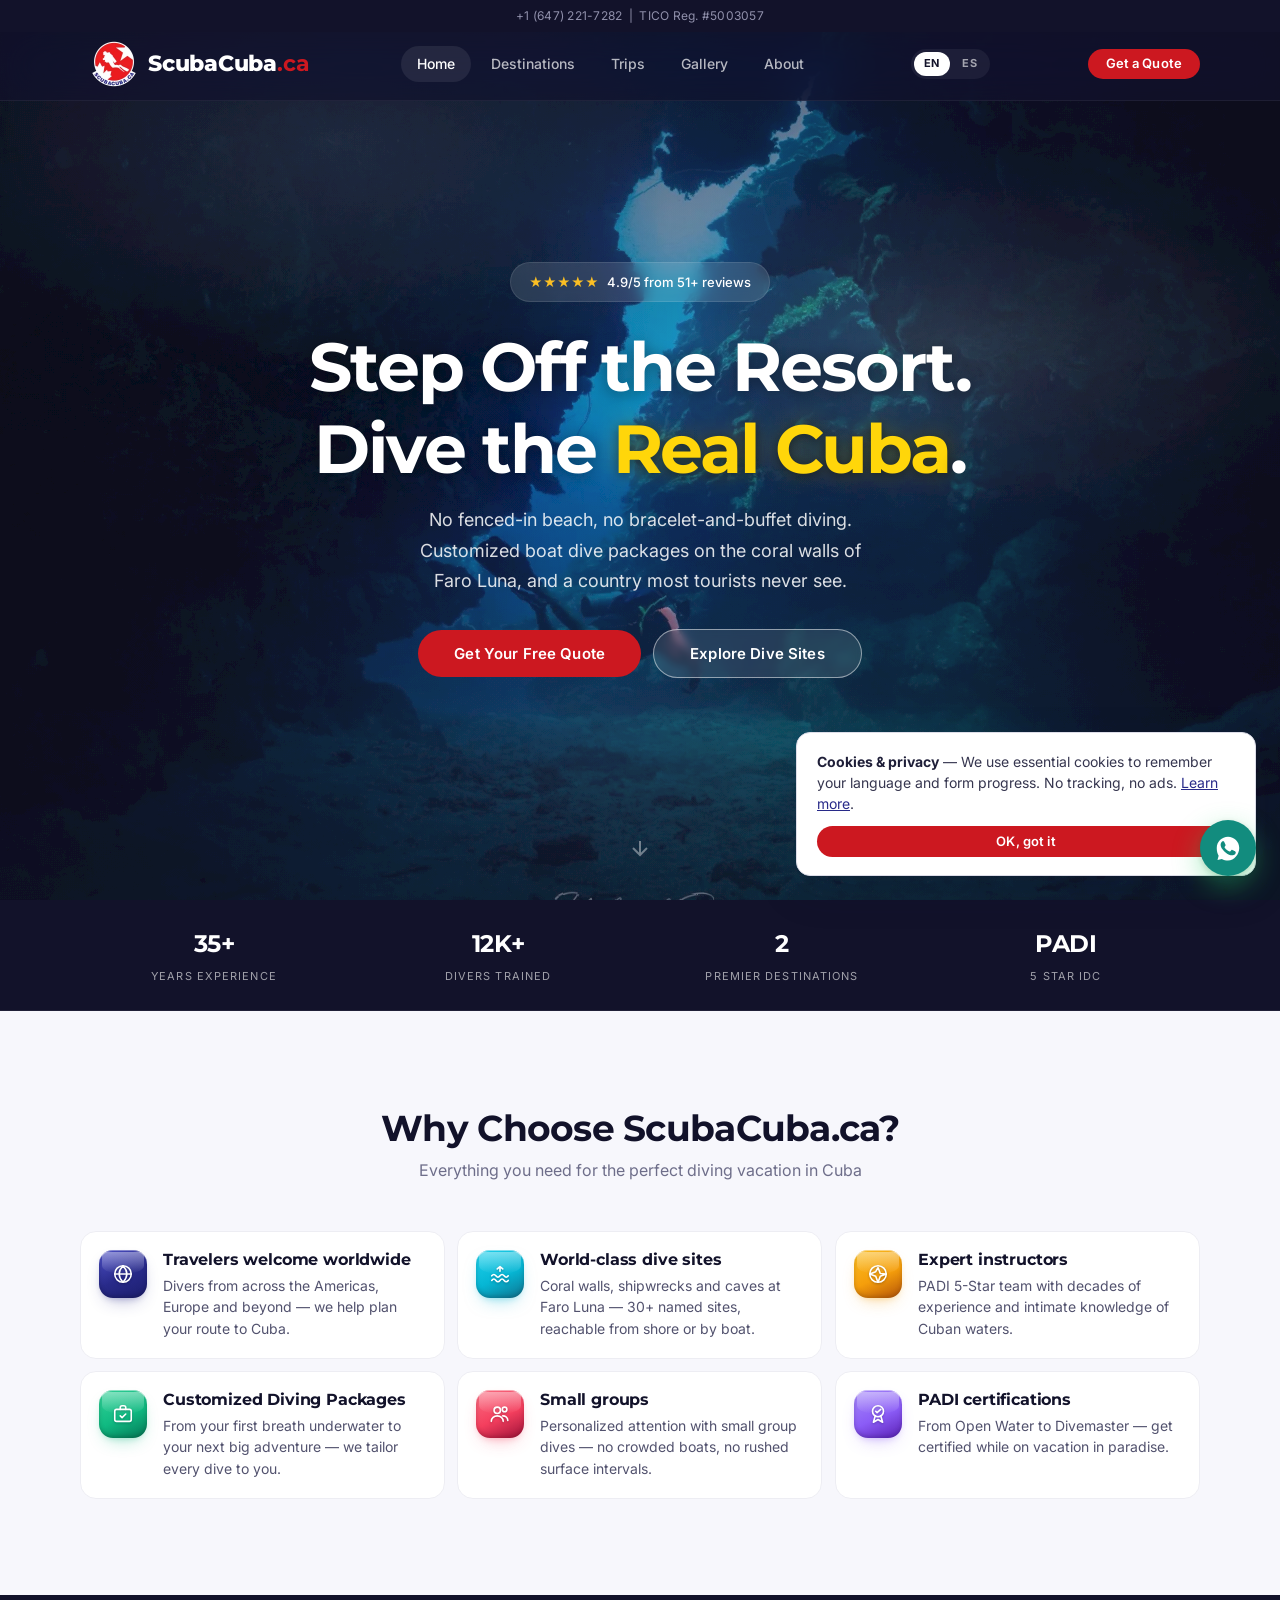
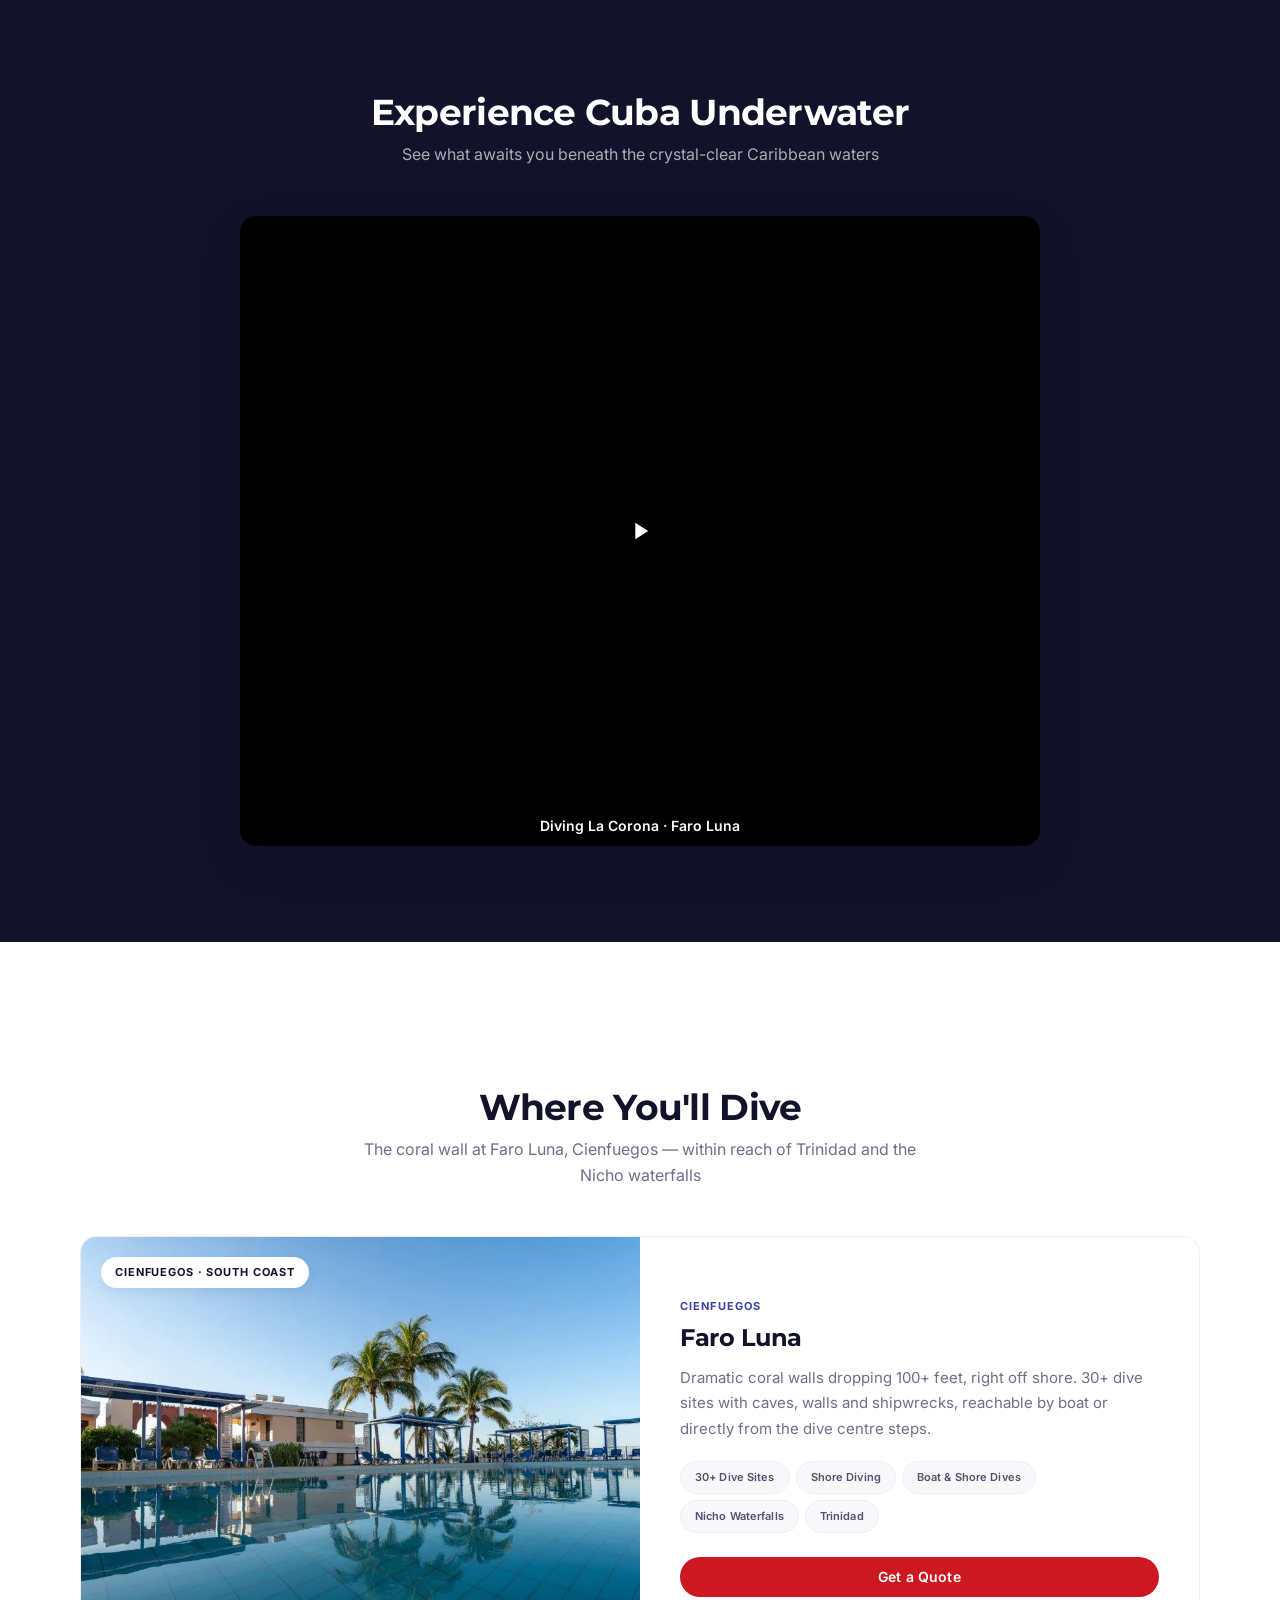
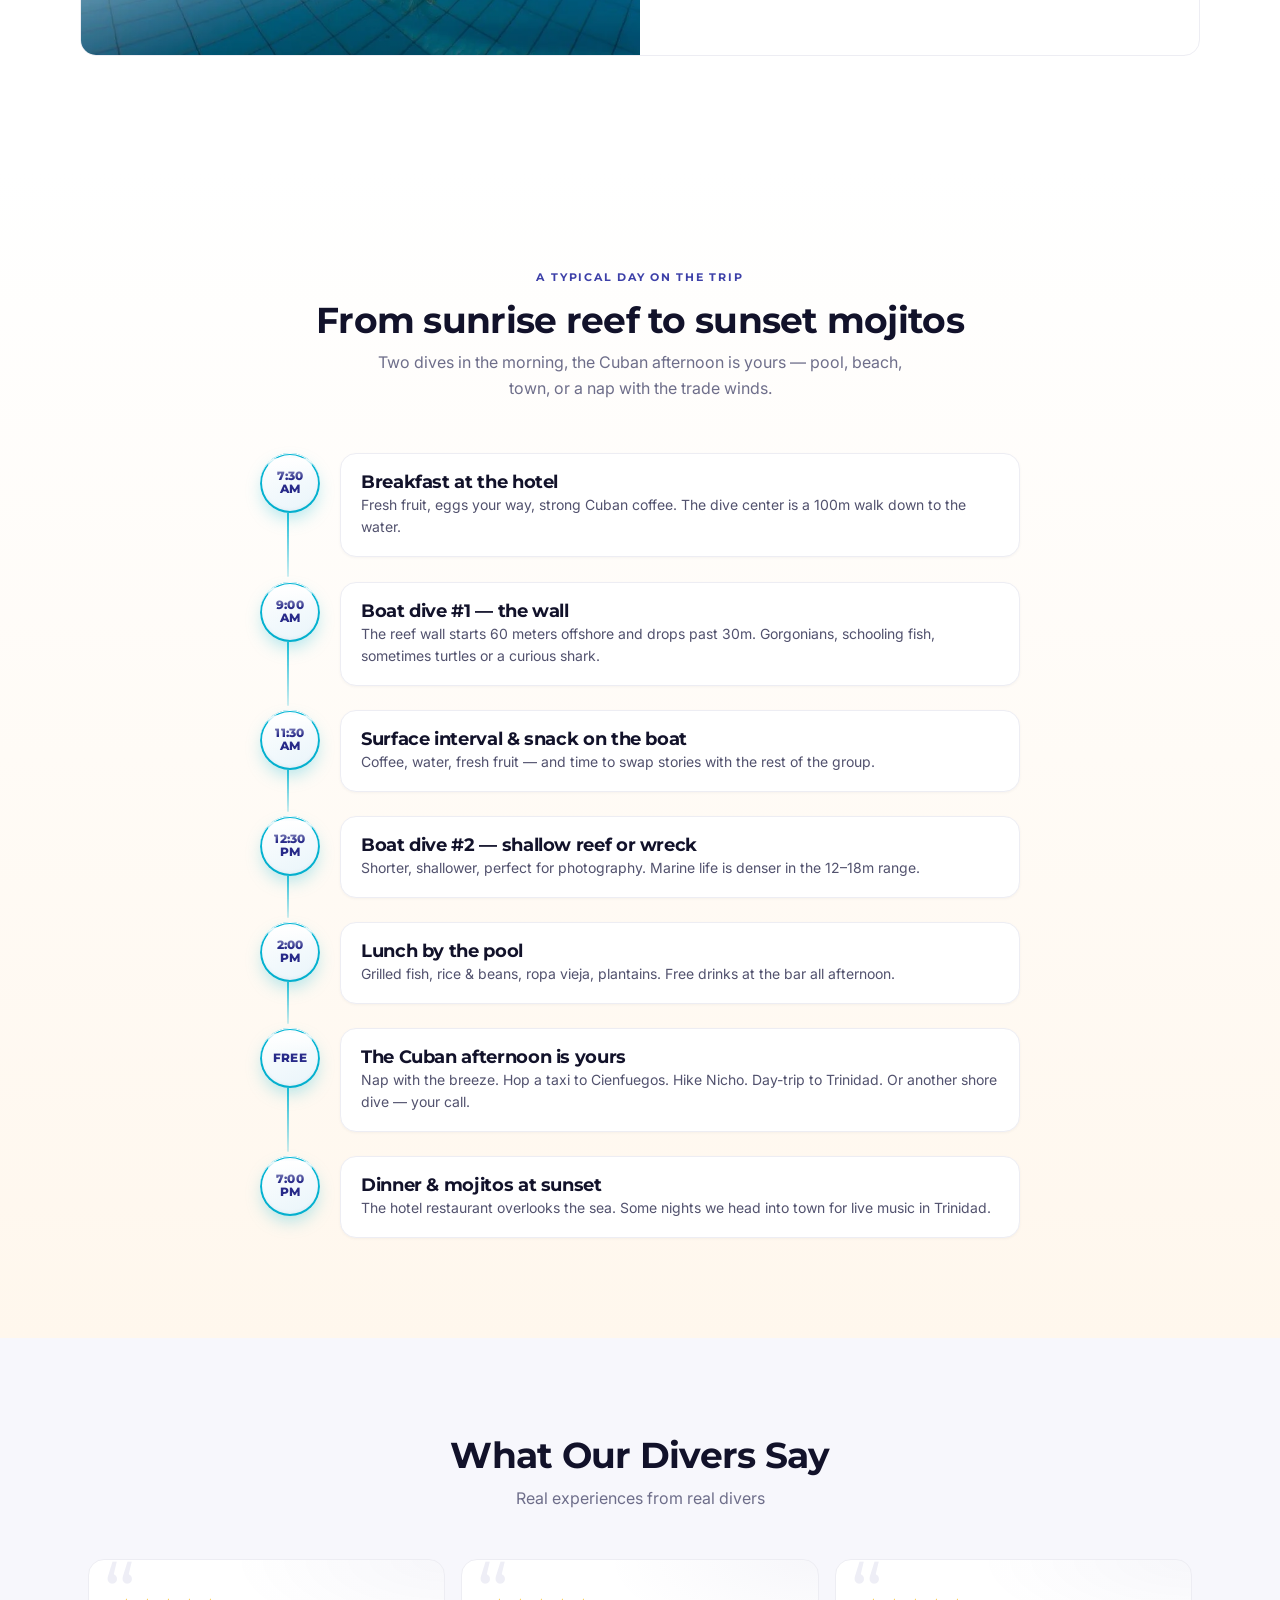
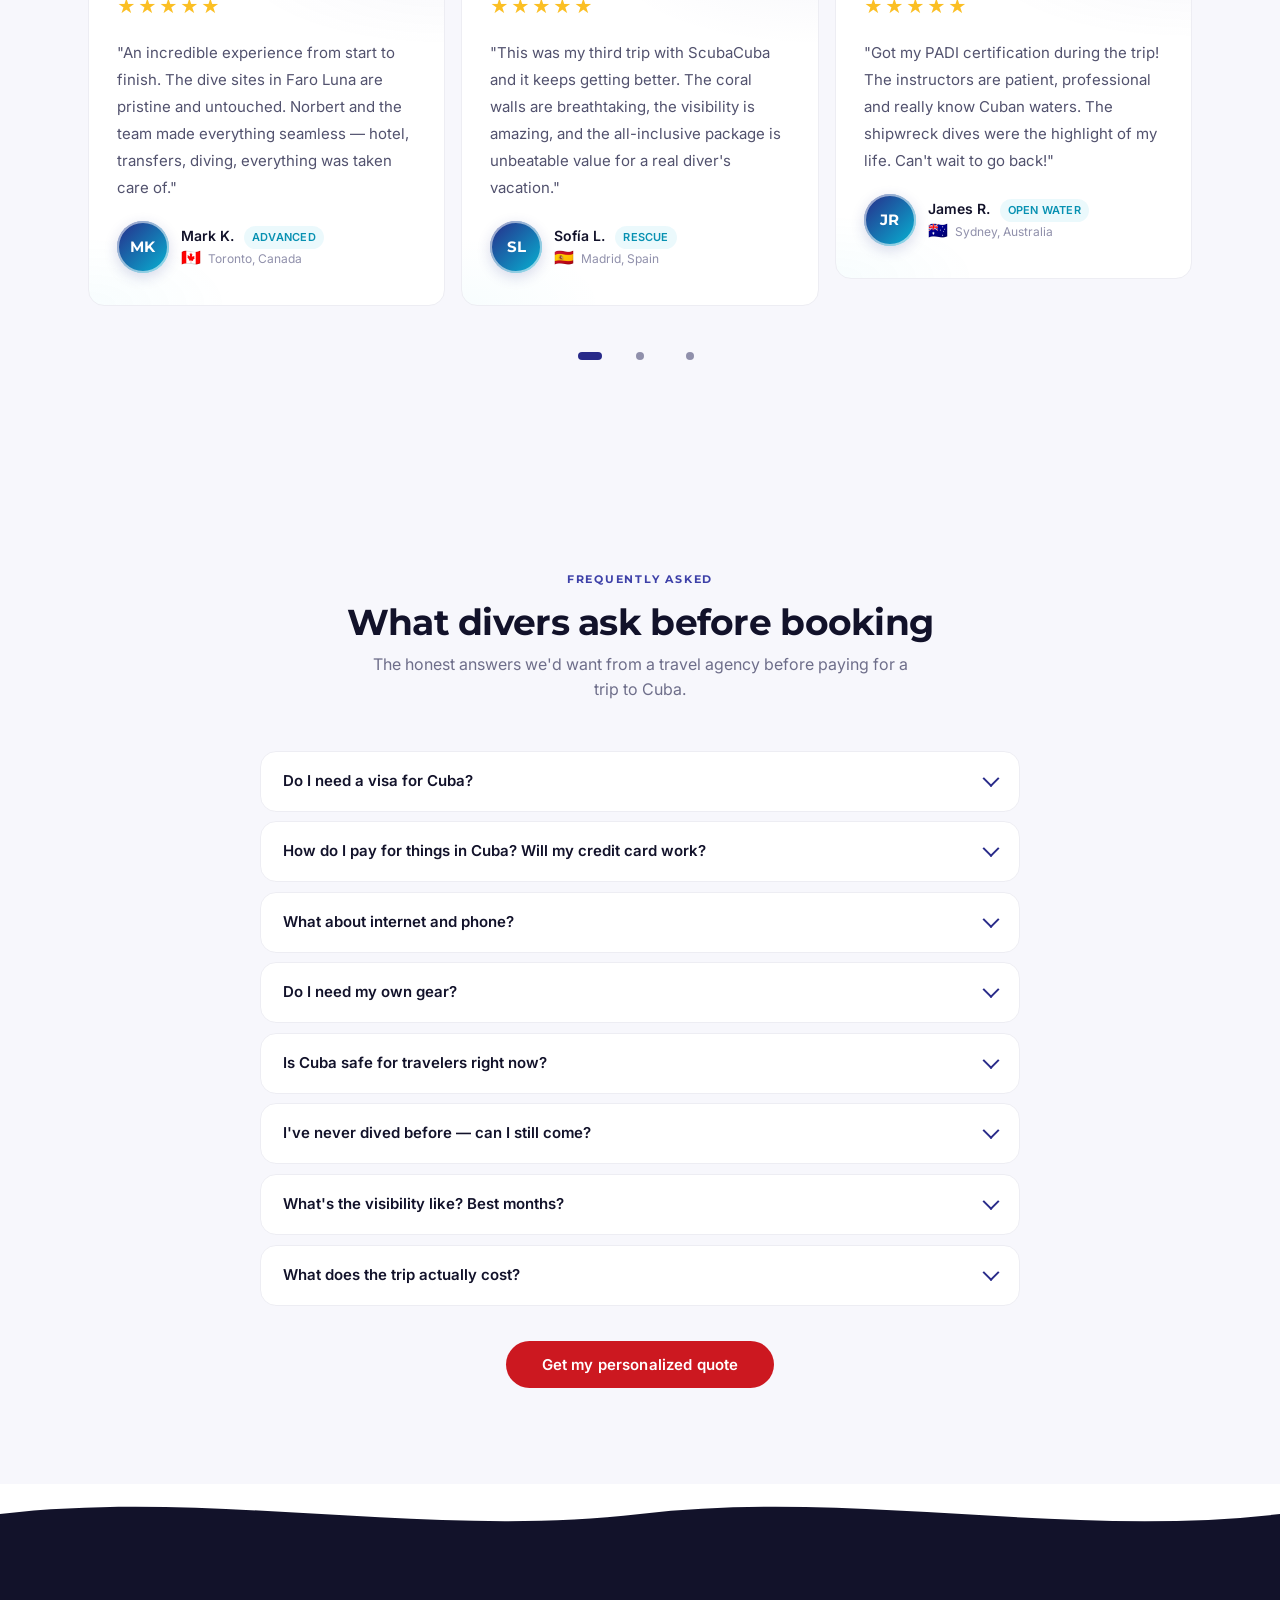
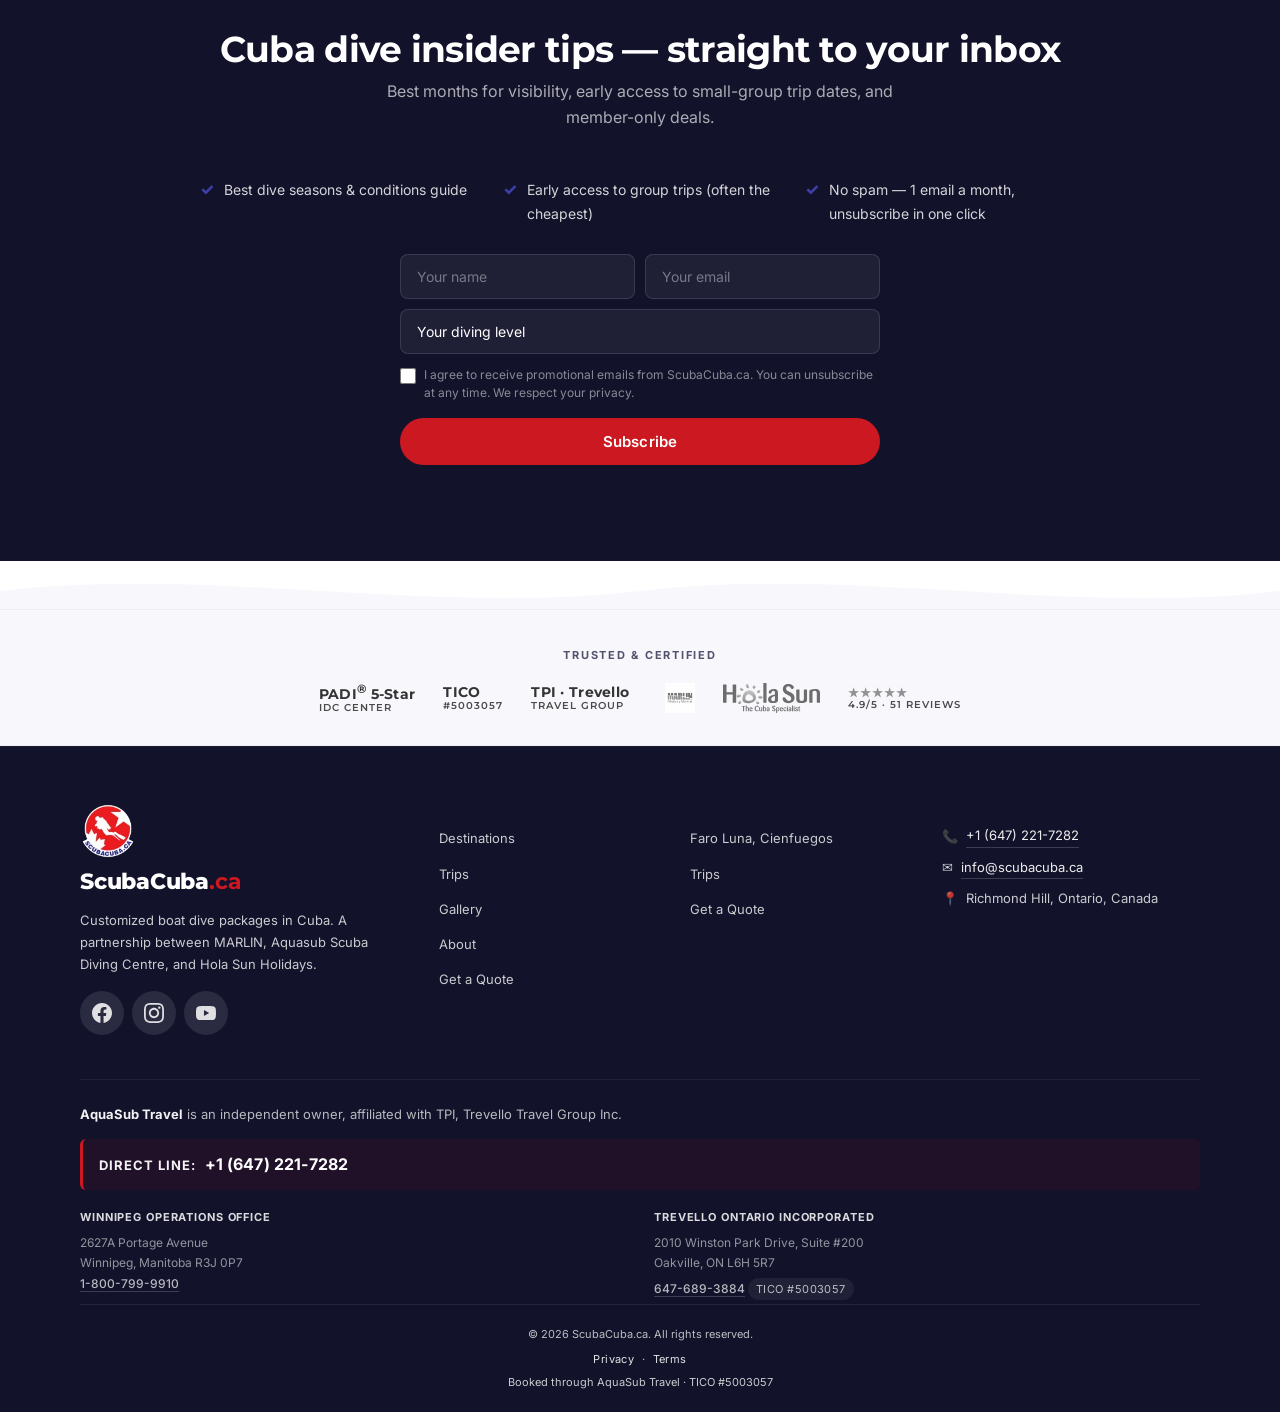
==== commit 5892a553: "Drop the all-inclusive framing and hide Guajimico; new home video Business model changed: no more al" ====
--- a/prototype/index.html
+++ b/prototype/index.html
@@ -3,9 +3,9 @@
 <head>
   <meta charset="UTF-8">
   <meta name="viewport" content="width=device-width, initial-scale=1.0">
-  <title>Cuba Scuba Diving Trips · PADI · All-Inclusive | ScubaCuba.ca</title>
-  <meta name="description" content="All-inclusive scuba diving vacations in Cuba — Faro Luna coral walls & Guajimico eco-paradise. PADI 5★ instructors, pristine reefs, divers welcome worldwide.">
-  <meta name="keywords" content="Cuba scuba diving, dive Cuba, Faro Luna diving, Cienfuegos diving, Guajimico, PADI Cuba, all-inclusive dive vacation, Cuba dive trip, Caribbean diving">
+  <title>Cuba Scuba Diving Trips · PADI · Custom Boat Dive Packages | ScubaCuba.ca</title>
+  <meta name="description" content="Customized boat dive packages in Cuba — the coral walls of Faro Luna, Cienfuegos. PADI 5★ instructors, small groups, divers welcome worldwide.">
+  <meta name="keywords" content="Cuba scuba diving, dive Cuba, Faro Luna diving, Cienfuegos diving, PADI Cuba, custom dive packages, Cuba dive trip, Caribbean diving">
   <meta name="theme-color" content="#12122a">
   <meta name="robots" content="index, follow">
   <meta name="author" content="ScubaCuba.ca">
@@ -17,8 +17,8 @@
   <meta property="og:type" content="website">
   <meta property="og:site_name" content="ScubaCuba.ca">
   <meta property="og:url" content="https://scubacuba.ca/">
-  <meta property="og:title" content="Cuba Scuba Diving Trips · PADI · All-Inclusive | ScubaCuba.ca">
-  <meta property="og:description" content="All-inclusive scuba diving vacations in Cuba. Coral walls, shipwrecks and untouched reefs — divers welcome from anywhere in the world.">
+  <meta property="og:title" content="Cuba Scuba Diving Trips · PADI · Custom Boat Dive Packages | ScubaCuba.ca">
+  <meta property="og:description" content="Customized boat dive packages in Cuba. Coral walls, shipwrecks and untouched reefs — divers welcome from anywhere in the world.">
   <meta property="og:image" content="https://scubacuba.ca/images/hero-blue-wall.jpg">
   <meta property="og:image:width" content="1920">
   <meta property="og:image:height" content="1280">
@@ -30,8 +30,8 @@
   <meta property="og:locale:alternate" content="es_MX">
   <!-- Twitter Card -->
   <meta name="twitter:card" content="summary_large_image">
-  <meta name="twitter:title" content="Cuba Scuba Diving Trips · PADI · All-Inclusive | ScubaCuba.ca">
-  <meta name="twitter:description" content="All-inclusive scuba diving vacations in Cuba. Coral walls, shipwrecks and untouched reefs — divers welcome from anywhere in the world.">
+  <meta name="twitter:title" content="Cuba Scuba Diving Trips · PADI · Custom Boat Dive Packages | ScubaCuba.ca">
+  <meta name="twitter:description" content="Customized boat dive packages in Cuba. Coral walls, shipwrecks and untouched reefs — divers welcome from anywhere in the world.">
   <meta name="twitter:image" content="https://scubacuba.ca/images/hero-blue-wall.jpg">
 
     <link rel="icon" type="image/x-icon" href="/favicon.ico">
@@ -46,8 +46,8 @@
     <link rel="prefetch" href="quote.html" as="document">
   <link rel="preload" as="image" href="images/hero-blue-wall.webp" type="image/webp" media="(min-width: 769px)" fetchpriority="high">
   <link rel="preload" as="image" href="images/hero-blue-wall-mobile.webp" type="image/webp" media="(max-width: 768px)" fetchpriority="high">
-  <link rel="stylesheet" href="css/styles.min.css?v=20260725c">
-  <script src="js/i18n.min.js?v=20260725c" defer></script>
+  <link rel="stylesheet" href="css/styles.min.css?v=20260725e">
+  <script src="js/i18n.min.js?v=20260725e" defer></script>
 
   <!-- Structured data: TravelAgency -->
   <script type="application/ld+json">
@@ -59,7 +59,7 @@
     "url": "https://scubacuba.ca/",
     "logo": "https://scubacuba.ca/images/logo-icon.png",
     "image": "https://scubacuba.ca/images/hero-blue-wall.jpg",
-    "description": "All-inclusive scuba diving vacation packages in Cuba — Faro Luna's dramatic coral walls and Guajimico's eco-paradise. English-speaking PADI instruction, all-inclusive hotel, transfers and 10 boat dives. Divers welcome worldwide; flights arranged from your home city. Spanish-speaking clients welcome.",
+    "description": "Customized boat dive packages in Cuba — Faro Luna's dramatic coral walls in Cienfuegos. English-speaking PADI instruction, transfers and boat dives tailored to your trip. Divers welcome worldwide; flights arranged from your home city. Spanish-speaking clients welcome.",
     "telephone": "+1-647-221-7282",
     "email": "info@scubacuba.ca",
     "priceRange": "$$",
@@ -89,8 +89,8 @@
     ],
     "makesOffer": {
       "@type": "Offer",
-      "name": "All-inclusive Cuba dive package",
-      "description": "7 nights at Hotel Faro Luna, 3 meals/day, airport transfers, 10 boat dives, PADI instructor. Available for divers from any country.",
+      "name": "Customized Cuba boat dive package",
+      "description": "Boat dives on the Faro Luna coral wall with an English-speaking PADI instructor, airport transfers and local accommodation, built around your dates. Available for divers from any country.",
       "areaServed": { "@type": "Place", "name": "Worldwide" },
       "eligibleRegion": { "@type": "Place", "name": "Worldwide" }
     },
@@ -111,7 +111,7 @@
     "url": "https://scubacuba.ca/",
     "image": "https://scubacuba.ca/images/hero-blue-wall.jpg",
     "logo": "https://scubacuba.ca/images/logo-icon.png",
-    "description": "Canadian-licensed dive travel agency. English-speaking PADI instructors leading all-inclusive scuba diving vacations to Cuba — group trips to Faro Luna (Cienfuegos) and Guajimico year-round. Welcoming divers worldwide; we arrange flights from your home city and handle visa coordination for most nationalities. Payments in CAD or USD; Spanish-speaking clients welcome.",
+    "description": "Canadian-licensed dive travel agency. English-speaking PADI instructors leading customized boat dive trips to Cuba — Faro Luna, Cienfuegos, year-round. Welcoming divers worldwide; we arrange flights from your home city and handle visa coordination for most nationalities. Payments in CAD or USD; Spanish-speaking clients welcome.",
     "telephone": "+1-647-221-7282",
     "email": "info@scubacuba.ca",
     "priceRange": "$$",
@@ -183,7 +183,7 @@
         "name": "How do I pay for things in Cuba? Will my credit card work?",
         "acceptedAnswer": {
           "@type": "Answer",
-          "text": "Bring cash — Canadian dollars or US dollars are the easiest to exchange. Euros are also accepted in Cuba if that's what you have on hand. Most North American credit cards don't work in Cuba due to US sanctions. ATMs are rare. Cash exchanged at the hotel front desk is the simplest. Budget roughly $40–60 CAD / $30–45 USD per day for tips, drinks outside the all-inclusive, and souvenirs."
+          "text": "Bring cash — Canadian dollars or US dollars are the easiest to exchange. Euros are also accepted in Cuba if that's what you have on hand. Most North American credit cards don't work in Cuba due to US sanctions. ATMs are rare. Budget roughly $40–60 CAD / $30–45 USD per day for meals out, tips, drinks and souvenirs."
         }
       },
       {
@@ -191,7 +191,7 @@
         "name": "What about internet and phone in Cuba?",
         "acceptedAnswer": {
           "@type": "Answer",
-          "text": "WiFi works at the hotel (sometimes paid by the hour). Outside the hotel, your North American SIM probably won't roam. If you need always-on, buy a Cubacel eSIM or local SIM at the airport. WhatsApp works fine for messaging back home."
+          "text": "WiFi works at your accommodation (sometimes paid by the hour). Outside, your North American SIM probably won't roam. If you need always-on, buy a Cubacel eSIM or local SIM at the airport. WhatsApp works fine for messaging back home."
         }
       },
       {
@@ -311,7 +311,7 @@
         <span data-i18n="home.hero.badge">4.9/5 from 51+ reviews</span>
       </div>
       <h1 data-i18n="home.hero.title">Step Off the Resort. Dive the <span>Real Cuba</span>.</h1>
-      <p data-i18n="home.hero.subtitle">No fenced-in beach, no bracelet-and-buffet diving. Customized boat dive packages with wall dives off Faro Luna, wild reefs at Guajimico, and a country most tourists never see.</p>
+      <p data-i18n="home.hero.subtitle">No fenced-in beach, no bracelet-and-buffet diving. Customized boat dive packages on the coral walls of Faro Luna, and a country most tourists never see.</p>
       <div class="hero-buttons">
         <a href="quote.html" class="btn btn-primary btn-lg" data-i18n="home.hero.cta1">Get Your Free Quote</a>
         <a href="diving-centers.html" class="btn btn-outline btn-lg" data-i18n="home.hero.cta2">Explore Dive Sites</a>
@@ -367,7 +367,7 @@
           </div>
           <div class="feature-text">
             <h3 data-i18n="home.why.f2.title">World-class dive sites</h3>
-            <p data-i18n="home.why.f2.desc">Coral walls, shipwrecks and caves at Faro Luna — plus the untouched eco-reefs of Guajimico.</p>
+            <p data-i18n="home.why.f2.desc">Coral walls, shipwrecks and caves at Faro Luna — 30+ named sites, reachable from shore or by boat.</p>
           </div>
         </div>
         <div class="feature-card">
@@ -384,8 +384,8 @@
             <svg viewBox="0 0 24 24" aria-hidden="true"><rect x="3" y="7" width="18" height="13" rx="2"/><path d="M9 7V5a2 2 0 0 1 2-2h2a2 2 0 0 1 2 2v2M9 14l2 2 4-4"/></svg>
           </div>
           <div class="feature-text">
-            <h3 data-i18n="home.why.f4.title">Customized dive packages</h3>
-            <p data-i18n="home.why.f4.desc">Hotel, meals, airport transfers and boat dives — built around your dates, your group and your certification level. Pack your gear, we handle the rest.</p>
+            <h3 data-i18n="home.why.f4.title">Customized Diving Packages</h3>
+            <p data-i18n="home.why.f4.desc">From your first breath underwater to your next big adventure — we tailor every dive to you.</p>
           </div>
         </div>
         <div class="feature-card">
@@ -416,9 +416,9 @@
       <h2 class="section-title" data-i18n="home.video.title">Experience Cuba Underwater</h2>
       <p class="section-subtitle" data-i18n="home.video.subtitle">See what awaits you beneath the crystal-clear Caribbean waters</p>
       <div class="video-wrapper">
-        <button class="yt-facade" data-yt="oxUxvxoKxow" data-yt-title="Diving Guajimico, Cuba" aria-label="Play video: Diving Guajimico" data-i18n-aria-label="gallery.video.guajimico.aria" style="background-image: url('https://i.ytimg.com/vi/oxUxvxoKxow/hqdefault.jpg');">
+        <button class="yt-facade" data-yt="Nsx3CzyBjOU" data-yt-title="Diving La Corona, Faro Luna" aria-label="Play video: Diving La Corona at Faro Luna" data-i18n-aria-label="gallery.video.corona.aria" style="background-image: url('https://i.ytimg.com/vi/Nsx3CzyBjOU/hqdefault.jpg');">
           <span class="yt-play" aria-hidden="true"><svg aria-hidden="true" viewBox="0 0 24 24" fill="currentColor"><path d="M8 5v14l11-7z"/></svg></span>
-          <span class="yt-label" data-i18n="gallery.video.guajimico">Diving Guajimico</span>
+          <span class="yt-label" data-i18n="gallery.video.corona">Diving La Corona &middot; Faro Luna</span>
         </button>
       </div>
     </div>
@@ -429,90 +429,31 @@
     <svg aria-hidden="true" viewBox="0 0 1200 48" preserveAspectRatio="none"><path d="M0,30 C200,5 400,55 600,30 C800,5 1000,55 1200,30 L1200,48 L0,48 Z" fill="#FFFFFF"/></svg>
   </div>
 
-  <!-- Featured Destinations: Cienfuegos & Guajimico -->
+  <!-- Featured Destination: Faro Luna, Cienfuegos -->
   <section class="section featured-destinations">
     <div class="container">
-      <h2 class="section-title" data-i18n="home.dest.title">Our Two Destinations</h2>
-      <p class="section-subtitle" data-i18n="home.dest.subtitle">A flagship dive resort and a secluded eco-retreat — both within reach of Trinidad and the Nicho waterfalls</p>
+      <h2 class="section-title" data-i18n="home.dest.title">Where You'll Dive</h2>
+      <p class="section-subtitle" data-i18n="home.dest.subtitle">The coral wall at Faro Luna, Cienfuegos — within reach of Trinidad and the Nicho waterfalls</p>
 
       <!-- Faro Luna — Full width hero card -->
       <div class="spotlight-card">
         <div class="spotlight-img">
           <picture><source srcset="images/faro-luna/faro-luna-03.webp" type="image/webp"><img src="images/faro-luna/faro-luna-03.jpg" width="1024" height="683" alt="Faro Luna resort pool with palm trees, Cienfuegos" loading="lazy"></picture>
           <div class="spotlight-overlay"></div>
-          <span class="spotlight-badge" data-i18n="home.dest.faroluna.badge">Flagship Resort</span>
+          <span class="spotlight-badge" data-i18n="home.dest.faroluna.badge">Cienfuegos · South Coast</span>
         </div>
         <div class="spotlight-content">
           <span class="spotlight-location" data-i18n="home.dest.faroluna.location">Cienfuegos</span>
           <h3 data-i18n="home.dest.faroluna.name">Faro Luna</h3>
-          <p data-i18n="home.dest.faroluna.desc">Dramatic coral walls dropping 100+ feet, right off shore. 30+ dive sites with caves, walls and shipwrecks — with shore diving steps from the hotel and full resort comforts.</p>
+          <p data-i18n="home.dest.faroluna.desc">Dramatic coral walls dropping 100+ feet, right off shore. 30+ dive sites with caves, walls and shipwrecks, reachable by boat or directly from the dive centre steps.</p>
           <div class="spotlight-tags">
             <span data-i18n="home.dest.faroluna.tag1">30+ Dive Sites</span>
             <span data-i18n="home.dest.faroluna.tag2">Shore Diving</span>
-            <span data-i18n="home.dest.faroluna.tag3">Resort Comfort</span>
+            <span data-i18n="home.dest.faroluna.tag3">Boat &amp; Shore Dives</span>
             <span data-i18n="home.dest.faroluna.tag4">Nicho Waterfalls</span>
             <span data-i18n="home.dest.faroluna.tag5">Trinidad</span>
           </div>
           <a href="quote.html" class="btn btn-primary" data-i18n="home.dest.faroluna.cta">Get a Quote</a>
-        </div>
-      </div>
-
-      <!-- Guajimico — Eco-retreat card -->
-      <div class="spotlight-card spotlight-reverse">
-        <div class="spotlight-img">
-          <picture><source srcset="images/guajimico/guajimico-18.webp" type="image/webp"><img src="images/guajimico/guajimico-18.jpg" width="1008" height="756" alt="Guajimico eco-lodge: red-roof cabins and natural cove beach" loading="lazy"></picture>
-          <div class="spotlight-overlay"></div>
-          <span class="spotlight-badge" data-i18n="home.dest.guajimico.badge">Eco-Retreat &middot; New</span>
-        </div>
-        <div class="spotlight-content">
-          <span class="spotlight-location" data-i18n="home.dest.guajimico.location">Between Cienfuegos &amp; Trinidad</span>
-          <h3 data-i18n="home.dest.guajimico.name">Guajimico</h3>
-          <p data-i18n="home.dest.guajimico.desc">A secluded ecotourism retreat for divers who travel light and tread softly. Untouched reefs, low-impact bungalows surrounded by forest, and zero crowds — just the sea, the mountains and the wildlife.</p>
-          <div class="spotlight-tags">
-            <span data-i18n="home.dest.guajimico.tag1">Eco-Lodge</span>
-            <span data-i18n="home.dest.guajimico.tag2">Untouched Reefs</span>
-            <span data-i18n="home.dest.guajimico.tag3">Low-Impact Travel</span>
-            <span data-i18n="home.dest.guajimico.tag4">Nature Immersion</span>
-            <span data-i18n="home.dest.guajimico.tag5">Trinidad &amp; Nicho Nearby</span>
-          </div>
-          <a href="quote.html" class="btn btn-primary" data-i18n="home.dest.guajimico.cta">Get a Quote</a>
-        </div>
-      </div>
-
-      <!-- Beyond Diving — Excursion cards -->
-      <div class="excursion-section">
-        <h3 class="excursion-title" data-i18n="home.exc.title">Beyond the Dive</h3>
-        <div class="excursion-grid">
-          <div class="excursion-card">
-            <div class="excursion-card-img">
-              <picture><source srcset="images/town/trinidad-colonial-building.webp" type="image/webp"><img src="images/town/trinidad-colonial-building.jpg" width="1600" height="1600" alt="Trinidad, Cuba" loading="lazy"></picture>
-              <div class="excursion-card-overlay"></div>
-            </div>
-            <div class="excursion-card-content">
-              <h4 data-i18n="home.exc.trinidad.name">Trinidad</h4>
-              <p data-i18n="home.exc.trinidad.desc">UNESCO World Heritage colonial town with live music, cobblestone streets and vibrant nightlife</p>
-            </div>
-          </div>
-          <div class="excursion-card">
-            <div class="excursion-card-img">
-              <picture><source srcset="images/landscape/nicho-waterfall.webp" type="image/webp"><img src="images/landscape/nicho-waterfall.jpg" width="1600" height="1067" alt="Nicho Waterfalls" loading="lazy"></picture>
-              <div class="excursion-card-overlay"></div>
-            </div>
-            <div class="excursion-card-content">
-              <h4 data-i18n="home.exc.nicho.name">Nicho Waterfalls</h4>
-              <p data-i18n="home.exc.nicho.desc">Crystal-clear natural pools hidden in the Escambray Mountains — a must-see day trip</p>
-            </div>
-          </div>
-          <div class="excursion-card">
-            <div class="excursion-card-img">
-              <picture><source srcset="images/town/cienfuegos-dome-sunset.webp" type="image/webp"><img src="images/town/cienfuegos-dome-sunset.jpg" width="1440" height="1080" alt="Cienfuegos Bay" loading="lazy"></picture>
-              <div class="excursion-card-overlay"></div>
-            </div>
-            <div class="excursion-card-content">
-              <h4 data-i18n="home.exc.cienfuegos.name">Cienfuegos</h4>
-              <p data-i18n="home.exc.cienfuegos.desc">The Pearl of the South — French-colonial architecture, seaside malecón and stunning sunsets</p>
-            </div>
-          </div>
         </div>
       </div>
     </div>
@@ -652,13 +593,13 @@
           <summary data-i18n="home.faq.q2">How do I pay for things in Cuba? Will my credit card work?</summary>
           <div class="faq-answer" data-i18n="home.faq.a2">
             <p>Bring cash — <strong>Canadian dollars or US dollars</strong> are the easiest to exchange. Euros are also accepted in Cuba if that's what you have on hand.</p>
-            <p>Most North American credit cards don't work in Cuba due to US sanctions. ATMs are rare. Cash exchanged at the hotel front desk is the simplest. Budget roughly $40&ndash;60 CAD/day for tips, drinks outside the all-inclusive, and souvenirs.</p>
+            <p>Most North American credit cards don't work in Cuba due to US sanctions. ATMs are rare. Budget roughly $40&ndash;60 CAD/day for meals out, tips, drinks and souvenirs.</p>
           </div>
         </details>
         <details class="faq-item">
           <summary data-i18n="home.faq.q3">What about internet and phone?</summary>
           <div class="faq-answer" data-i18n="home.faq.a3">
-            <p>WiFi works at the hotel (sometimes paid by the hour). Outside the hotel, your North American SIM probably won't roam. If you need always-on, buy a Cubacel eSIM or local SIM at the airport.</p>
+            <p>WiFi works at your accommodation (sometimes paid by the hour). Outside, your North American SIM probably won't roam. If you need always-on, buy a Cubacel eSIM or local SIM at the airport.</p>
             <p>Most divers love being half-disconnected for the week. WhatsApp works fine for messaging back home.</p>
           </div>
         </details>
@@ -803,7 +744,7 @@
       <div class="footer-grid">
         <div class="footer-brand">
           <picture><source srcset="images/logo-icon-96.webp" type="image/webp"><img src="images/logo-icon-96.png" width="96" height="96" alt="" class="logo-icon"></picture><span class="logo-wordmark">ScubaCuba<span>.ca</span></span>
-          <p data-i18n="footer.brand.desc">All-inclusive scuba diving vacation packages in Cuba. A partnership between MARLIN, Aquasub Scuba Diving Centre, and Hola Sun Holidays.</p>
+          <p data-i18n="footer.brand.desc">Customized boat dive packages in Cuba. A partnership between MARLIN, Aquasub Scuba Diving Centre, and Hola Sun Holidays.</p>
           <div class="footer-social">
             <a href="https://www.facebook.com/ScubaCuba.ca" aria-label="Facebook" target="_blank" rel="noopener noreferrer"><svg viewBox="0 0 24 24" fill="currentColor" aria-hidden="true" width="20" height="20"><path d="M24 12.073c0-6.627-5.373-12-12-12s-12 5.373-12 12c0 5.99 4.388 10.954 10.125 11.854v-8.385H7.078v-3.47h3.047V9.43c0-3.007 1.792-4.669 4.533-4.669 1.312 0 2.686.235 2.686.235v2.953H15.83c-1.491 0-1.956.925-1.956 1.874v2.25h3.328l-.532 3.47h-2.796v8.385C19.612 23.027 24 18.062 24 12.073z"/></svg></a>
             <a href="https://www.instagram.com/scubacuba.ca" aria-label="Instagram" target="_blank" rel="noopener noreferrer"><svg viewBox="0 0 24 24" fill="currentColor" aria-hidden="true" width="20" height="20"><path d="M12 2.163c3.204 0 3.584.012 4.85.07 3.252.148 4.771 1.691 4.919 4.919.058 1.265.069 1.645.069 4.849 0 3.205-.012 3.584-.069 4.849-.149 3.225-1.664 4.771-4.919 4.919-1.266.058-1.644.07-4.85.07-3.204 0-3.584-.012-4.849-.07-3.26-.149-4.771-1.699-4.919-4.92-.058-1.265-.07-1.644-.07-4.849 0-3.204.013-3.583.07-4.849.149-3.227 1.664-4.771 4.919-4.919 1.266-.057 1.645-.069 4.849-.069zm0-2.163c-3.259 0-3.667.014-4.947.072-4.358.2-6.78 2.618-6.98 6.98-.059 1.281-.073 1.689-.073 4.948 0 3.259.014 3.668.072 4.948.2 4.358 2.618 6.78 6.98 6.98 1.281.058 1.689.072 4.948.072 3.259 0 3.668-.014 4.948-.072 4.354-.2 6.782-2.618 6.979-6.98.059-1.28.073-1.689.073-4.948 0-3.259-.014-3.667-.072-4.947-.196-4.354-2.617-6.78-6.979-6.98-1.281-.059-1.69-.073-4.949-.073zm0 5.838c-3.403 0-6.162 2.759-6.162 6.162s2.759 6.163 6.162 6.163 6.162-2.759 6.162-6.163c0-3.403-2.759-6.162-6.162-6.162zm0 10.162c-2.209 0-4-1.79-4-4 0-2.209 1.791-4 4-4s4 1.791 4 4c0 2.21-1.791 4-4 4zm6.406-11.845c-.796 0-1.441.645-1.441 1.44s.645 1.44 1.441 1.44c.795 0 1.439-.645 1.439-1.44s-.644-1.44-1.439-1.44z"/></svg></a>
@@ -824,7 +765,6 @@
           <h3 data-i18n="footer.destinations">Destinations</h3>
           <ul class="footer-links">
             <li><a href="diving-centers.html">Faro Luna, Cienfuegos</a></li>
-            <li><a href="diving-centers.html">Guajimico Eco-Retreat</a></li>
             <li><a href="upcoming-trips.html" data-i18n="nav.trips">Upcoming Trips</a></li>
             <li><a href="quote.html" data-i18n="nav.quote">Plan Your Trip</a></li>
           </ul>
@@ -867,7 +807,7 @@
     </div>
   </footer>
 
-  <script src="js/main.min.js?v=20260725c" defer></script>
+  <script src="js/main.min.js?v=20260725e" defer></script>
 
   <!-- Cookie consent (PIPEDA-compliant, dismissable) -->
   <div class="cookie-consent" id="cookie-consent" role="dialog" aria-labelledby="cc-title" aria-describedby="cc-desc" hidden>
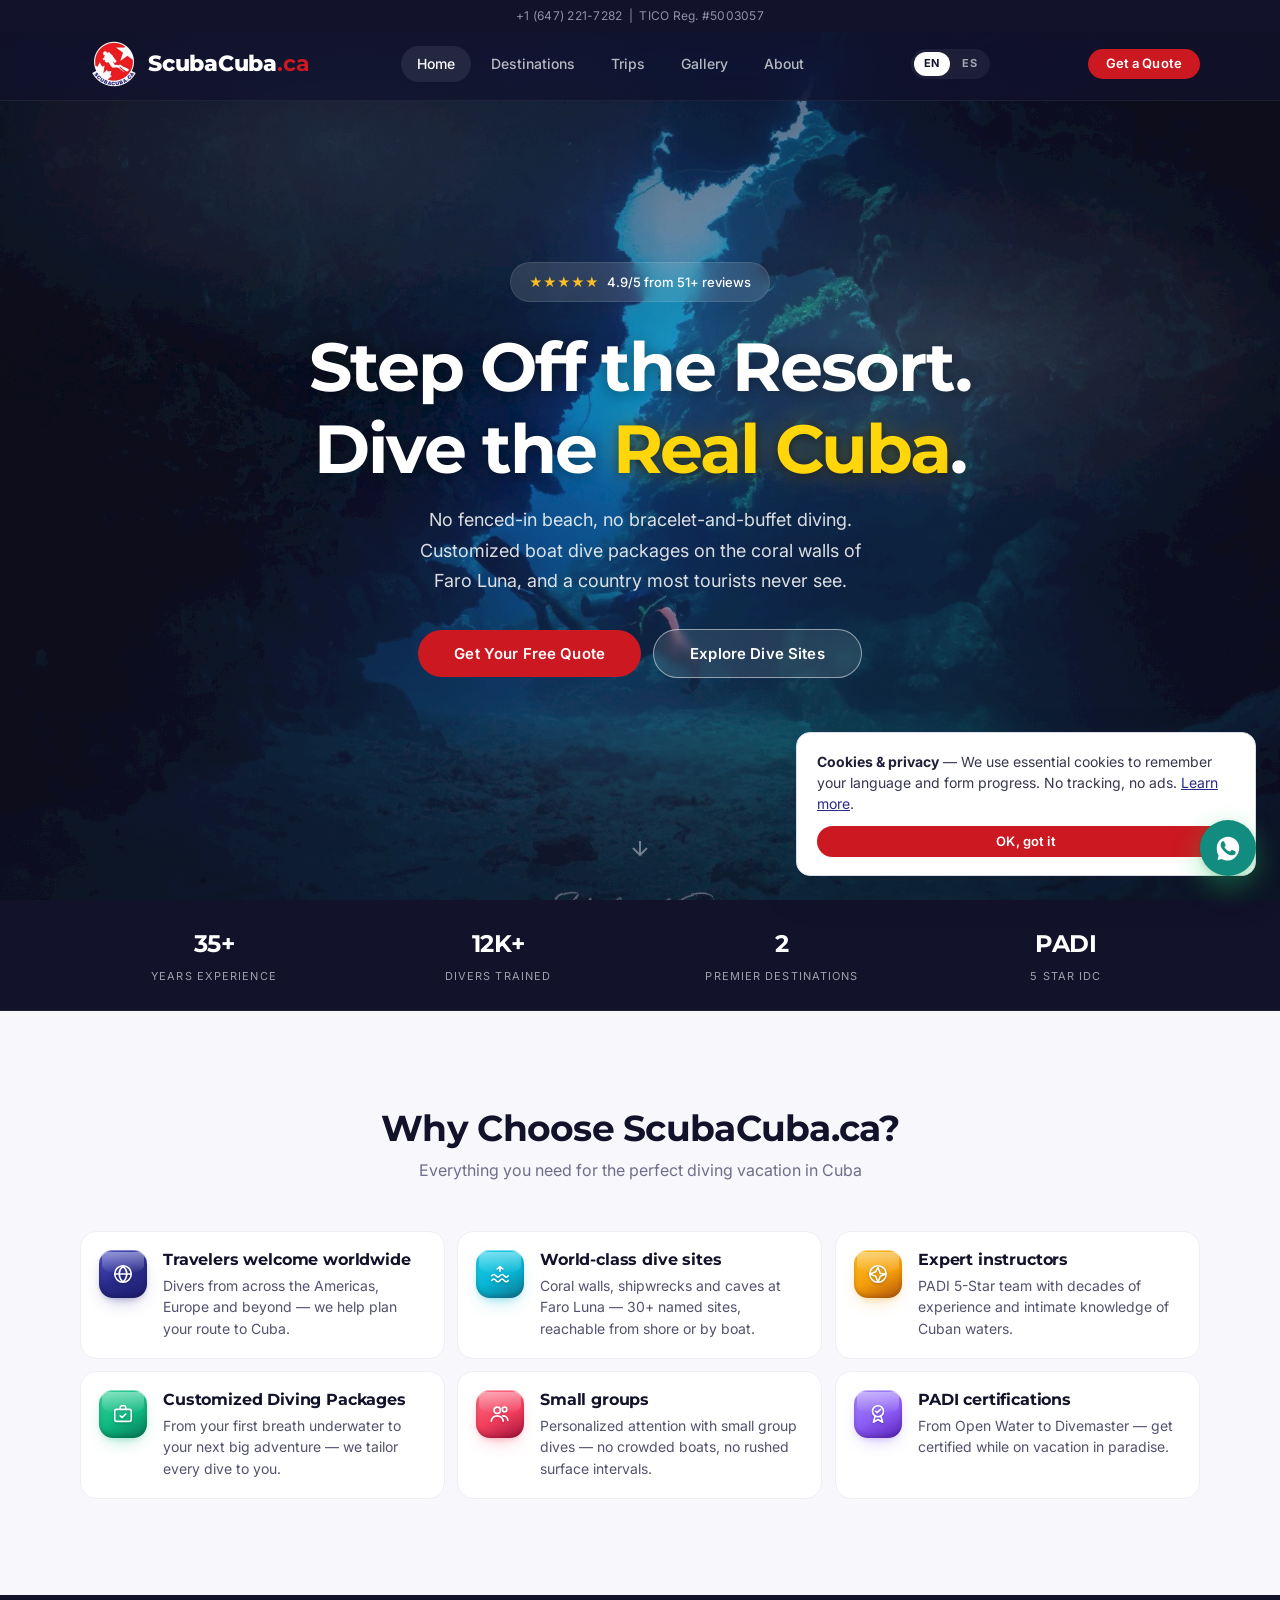
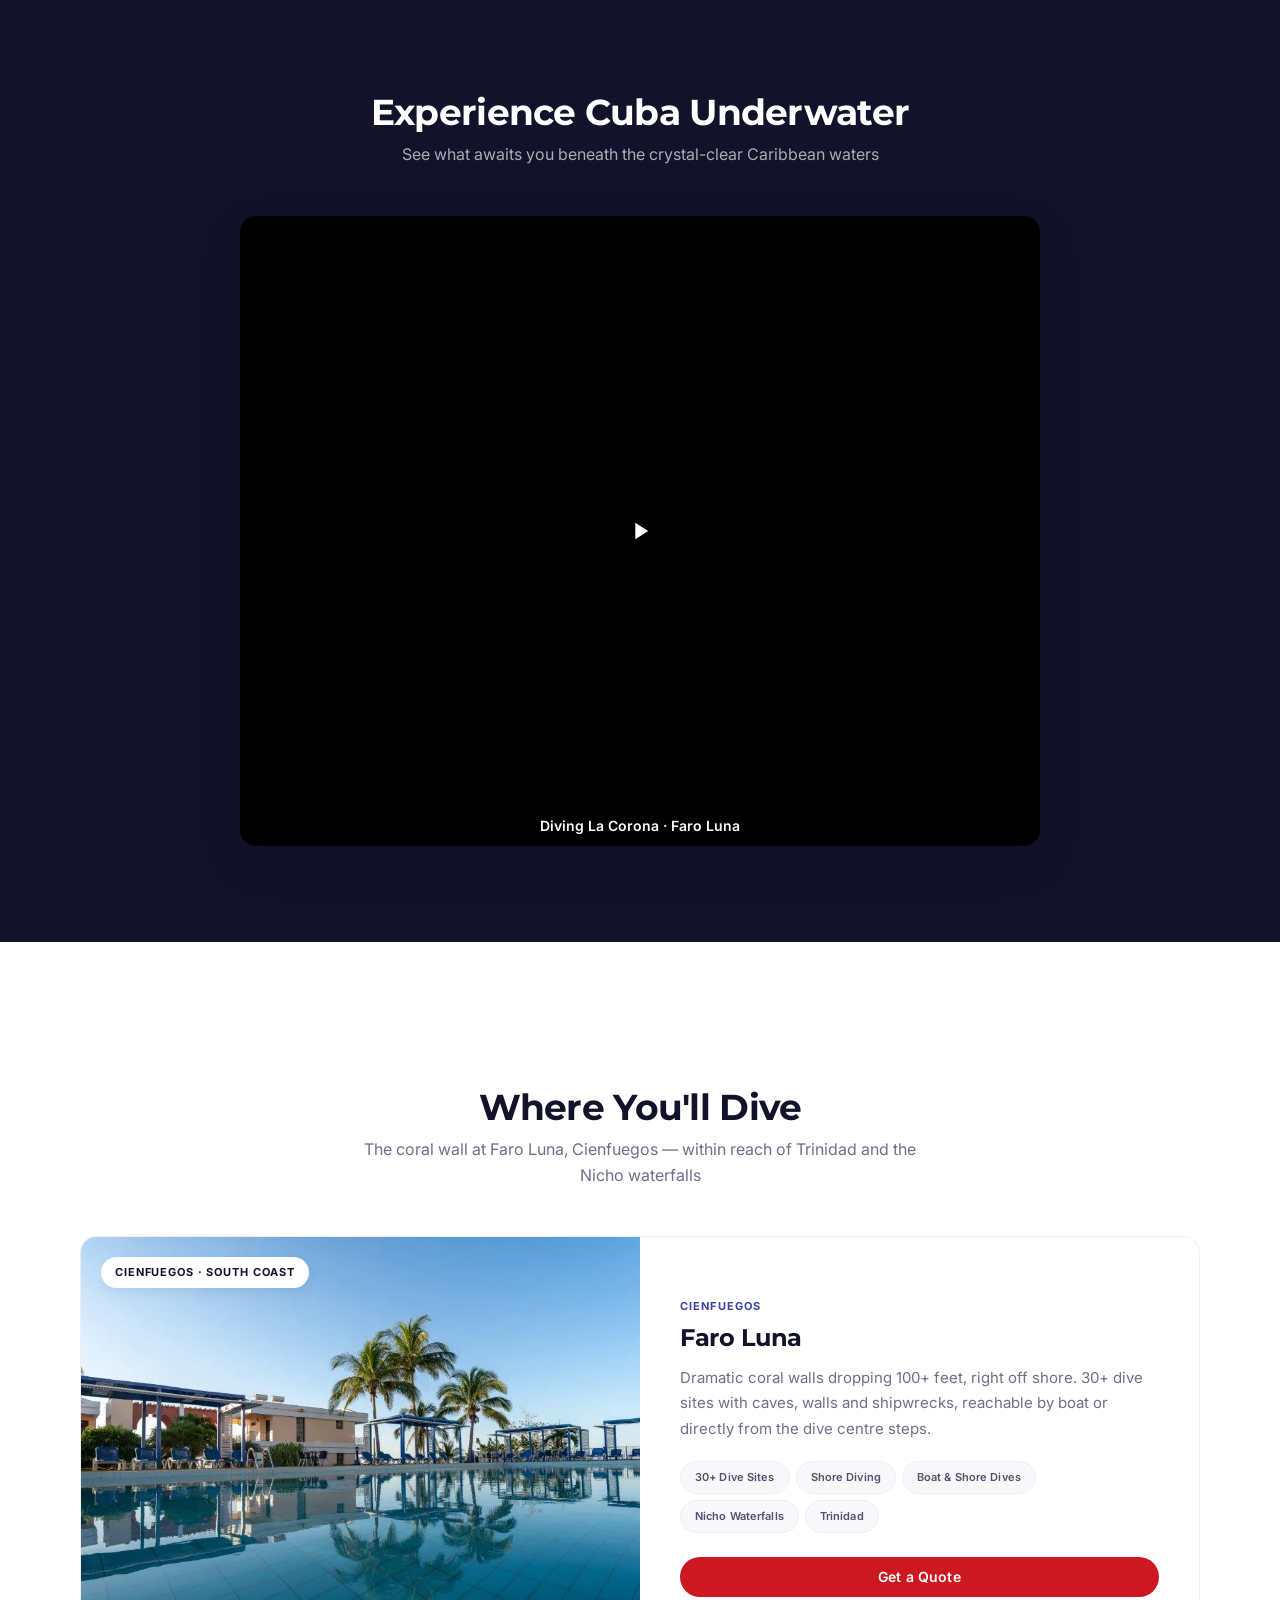
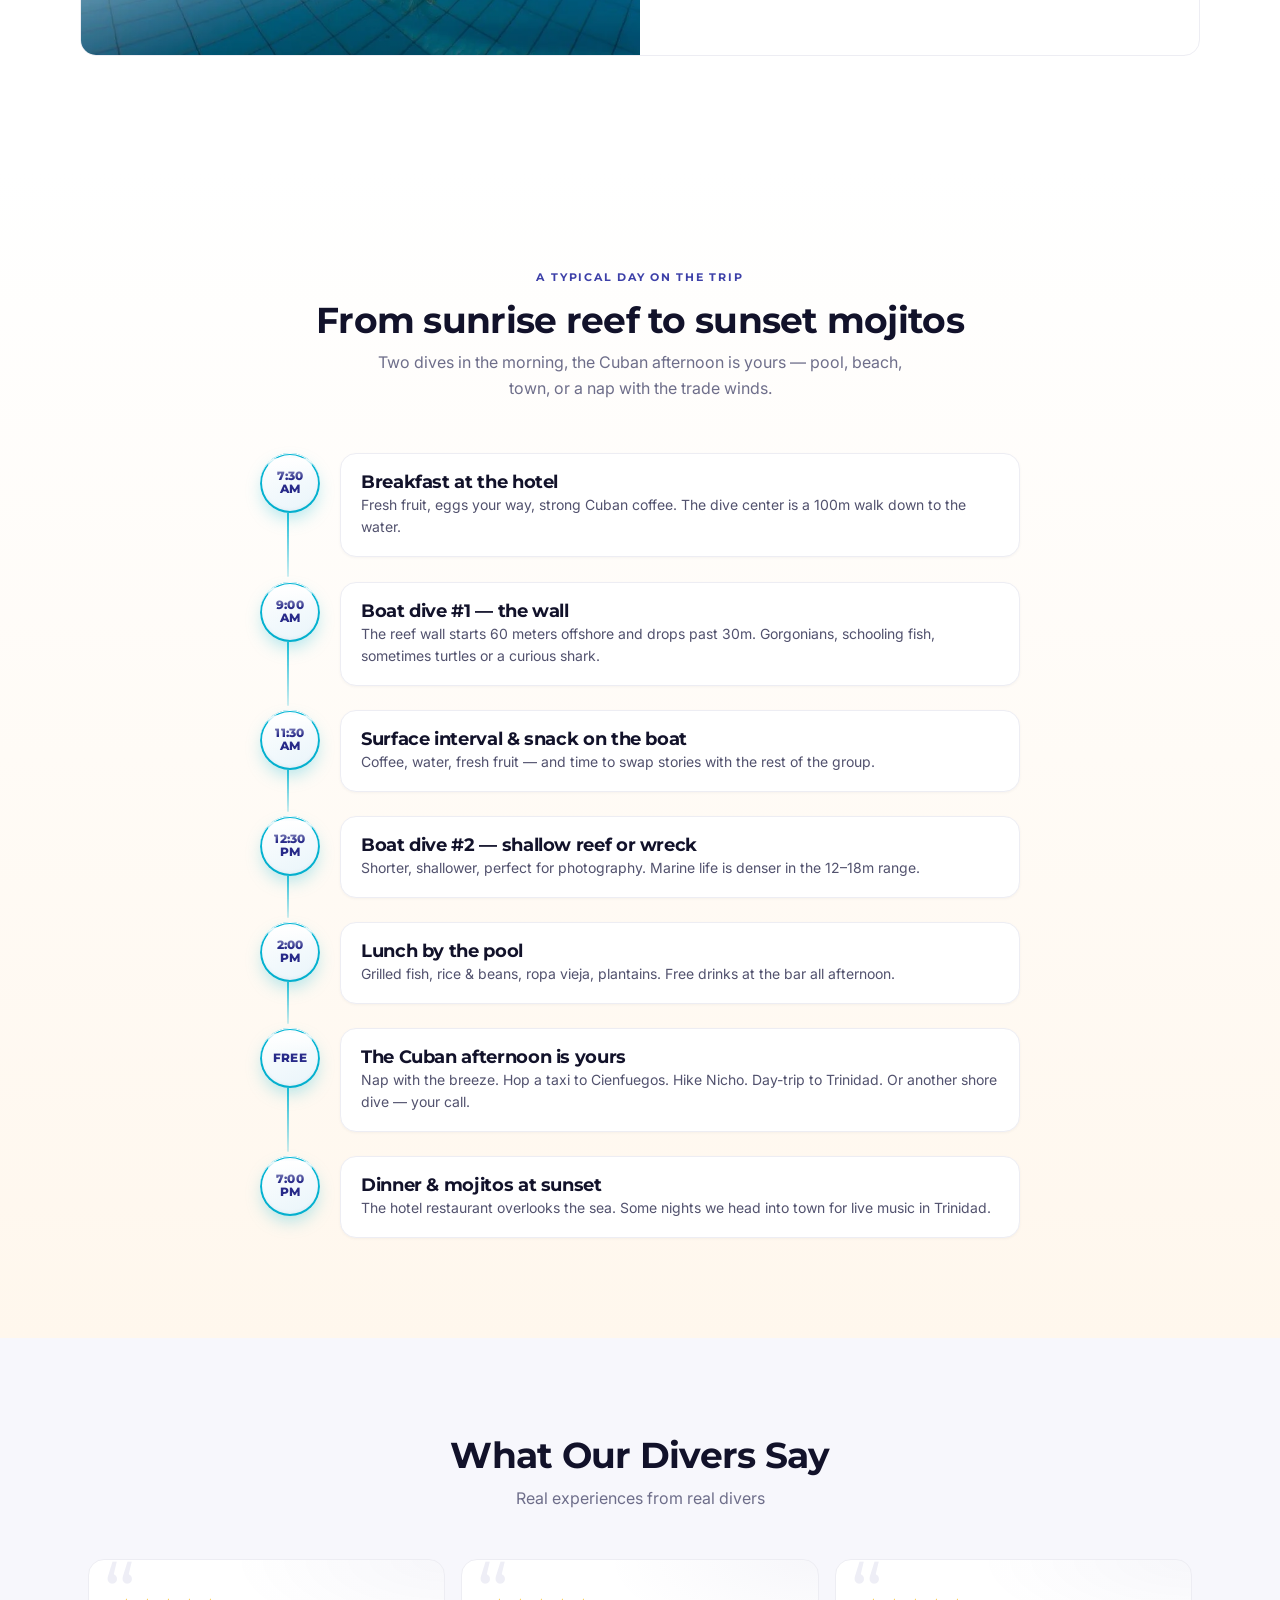
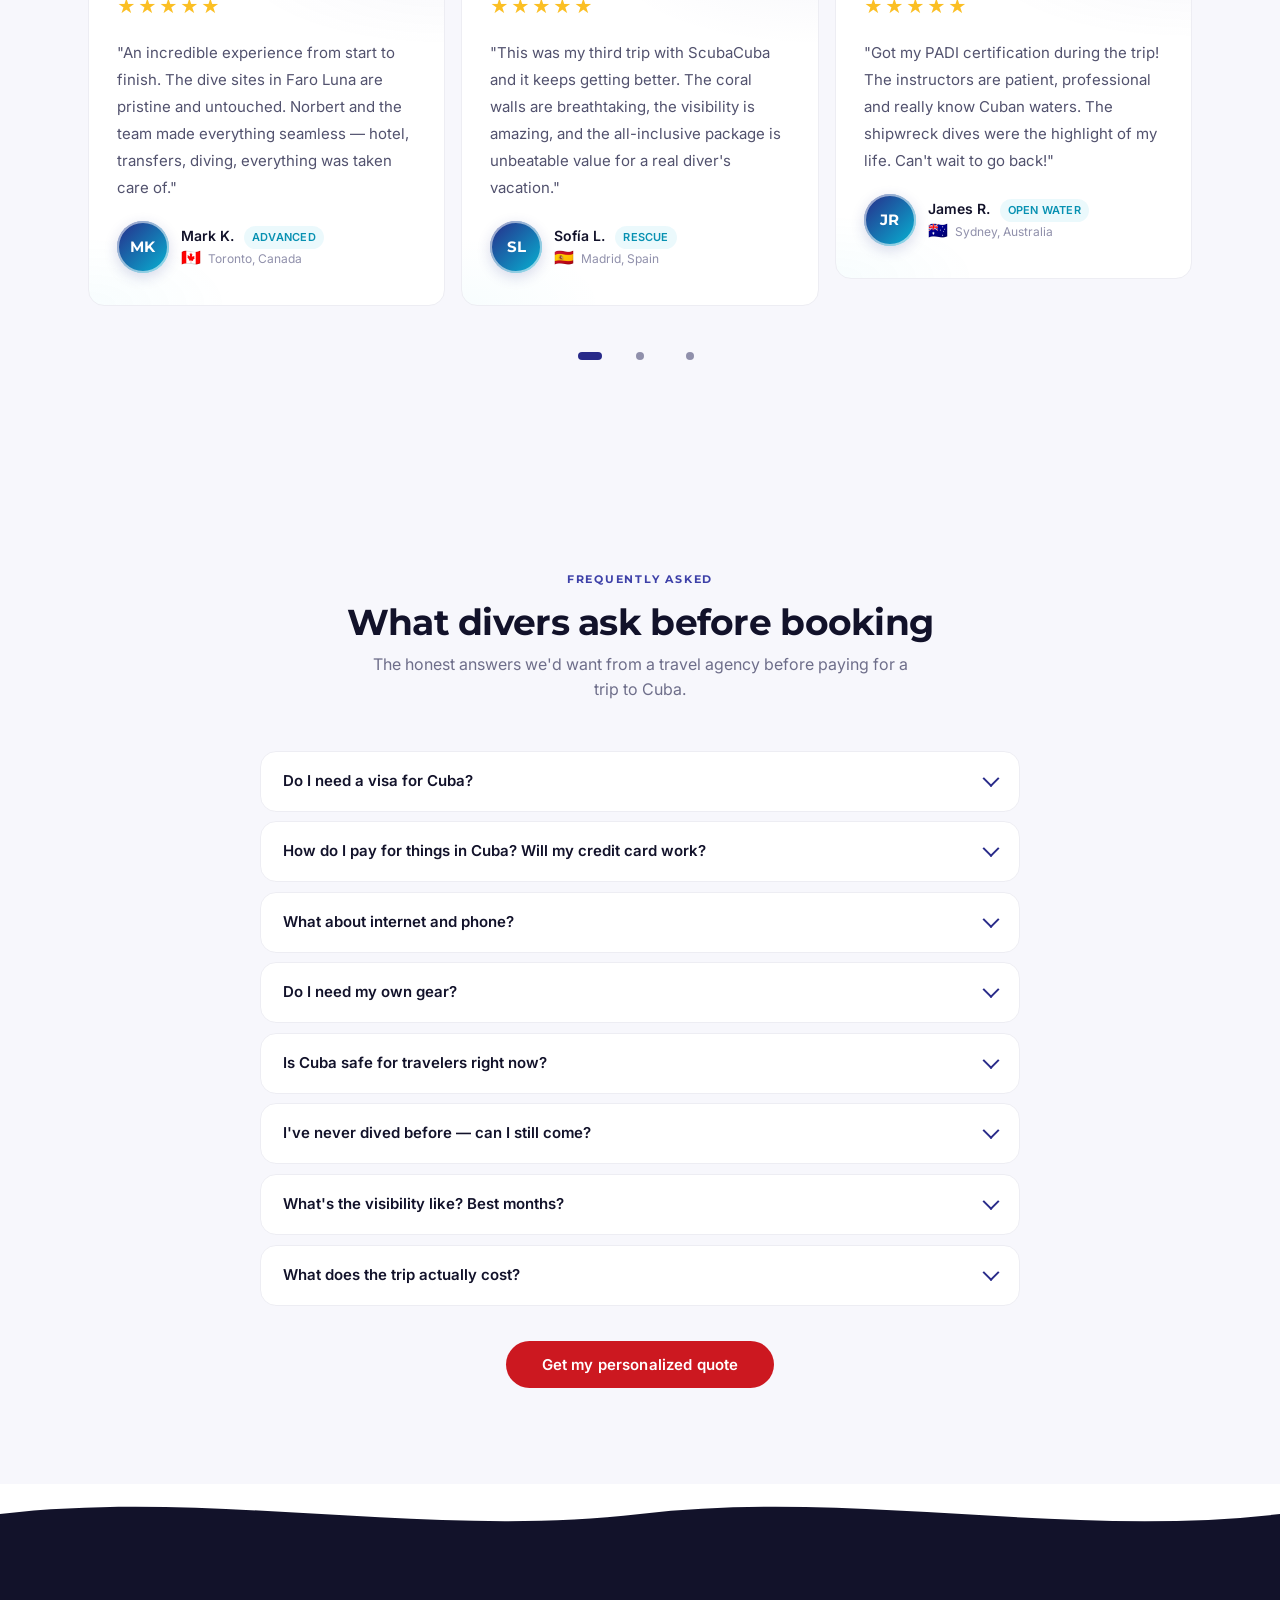
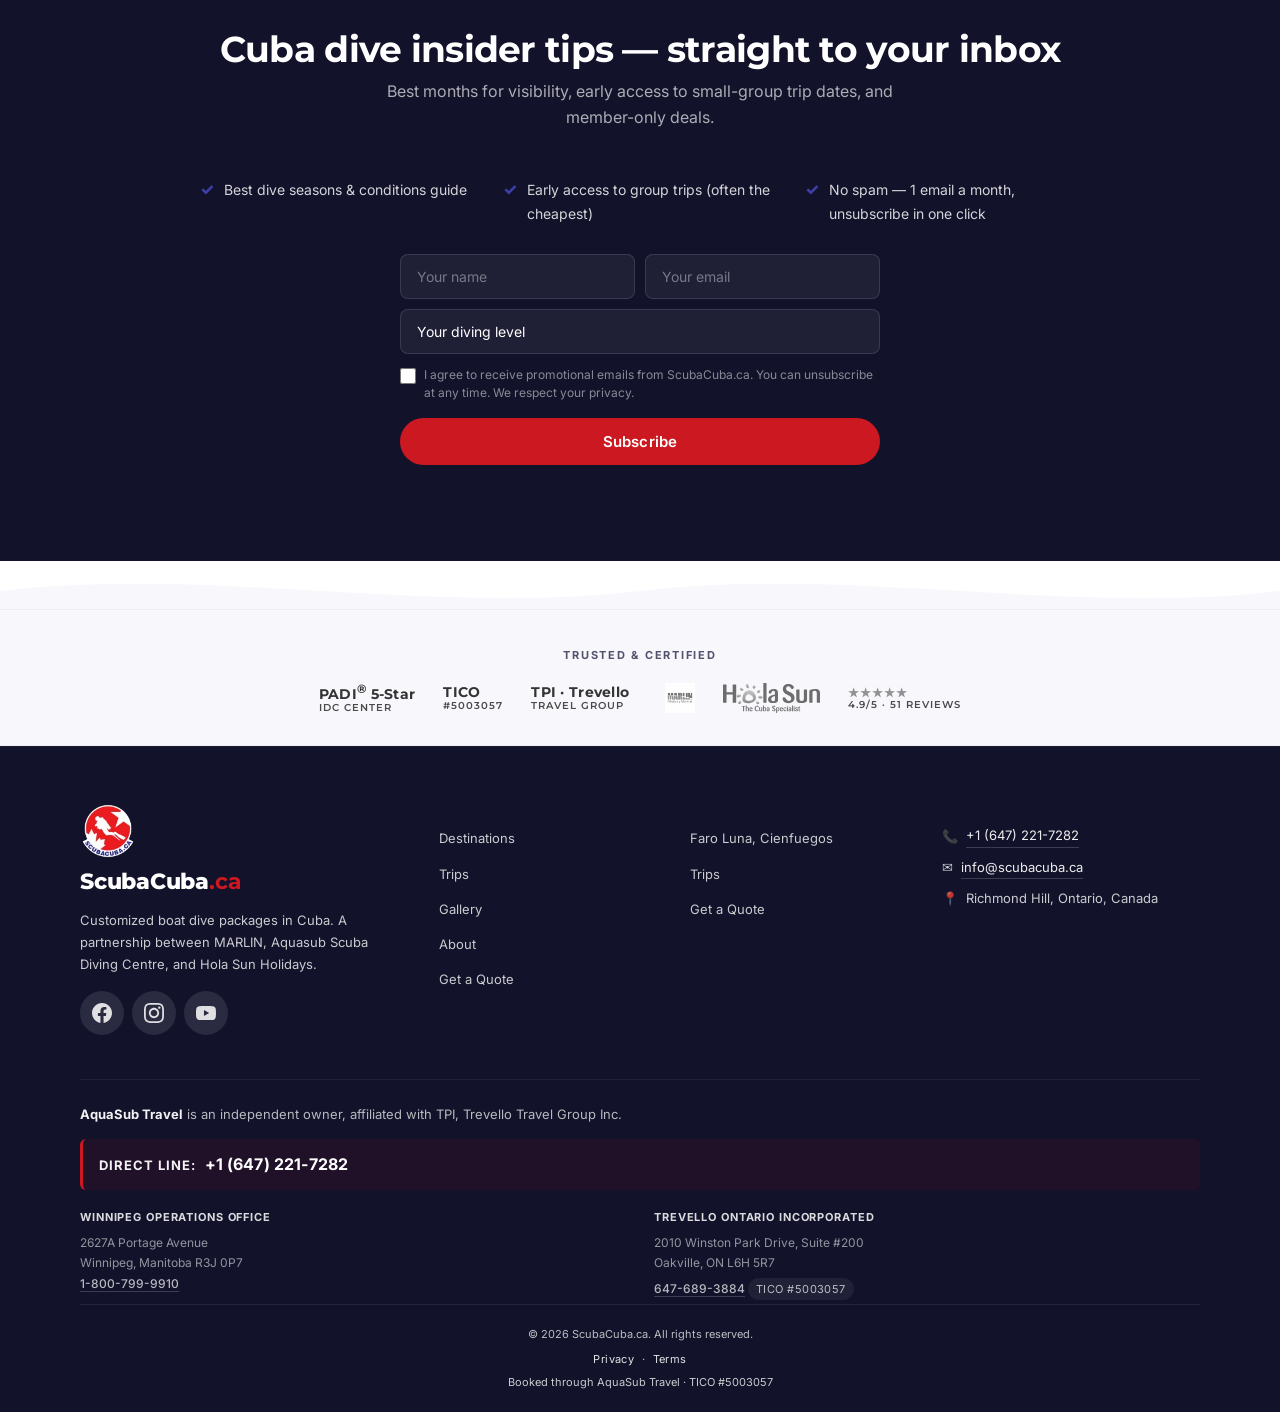
==== commit 57399fd0: "Replace Norbert's photo — the old one was full of backscatter New shot: Norbert over a sponge-and-go" ====
--- a/prototype/index.html
+++ b/prototype/index.html
@@ -46,8 +46,8 @@
     <link rel="prefetch" href="quote.html" as="document">
   <link rel="preload" as="image" href="images/hero-blue-wall.webp" type="image/webp" media="(min-width: 769px)" fetchpriority="high">
   <link rel="preload" as="image" href="images/hero-blue-wall-mobile.webp" type="image/webp" media="(max-width: 768px)" fetchpriority="high">
-  <link rel="stylesheet" href="css/styles.min.css?v=20260725e">
-  <script src="js/i18n.min.js?v=20260725e" defer></script>
+  <link rel="stylesheet" href="css/styles.min.css?v=20260725f">
+  <script src="js/i18n.min.js?v=20260725f" defer></script>
 
   <!-- Structured data: TravelAgency -->
   <script type="application/ld+json">
@@ -807,7 +807,7 @@
     </div>
   </footer>
 
-  <script src="js/main.min.js?v=20260725e" defer></script>
+  <script src="js/main.min.js?v=20260725f" defer></script>
 
   <!-- Cookie consent (PIPEDA-compliant, dismissable) -->
   <div class="cookie-consent" id="cookie-consent" role="dialog" aria-labelledby="cc-title" aria-describedby="cc-desc" hidden>
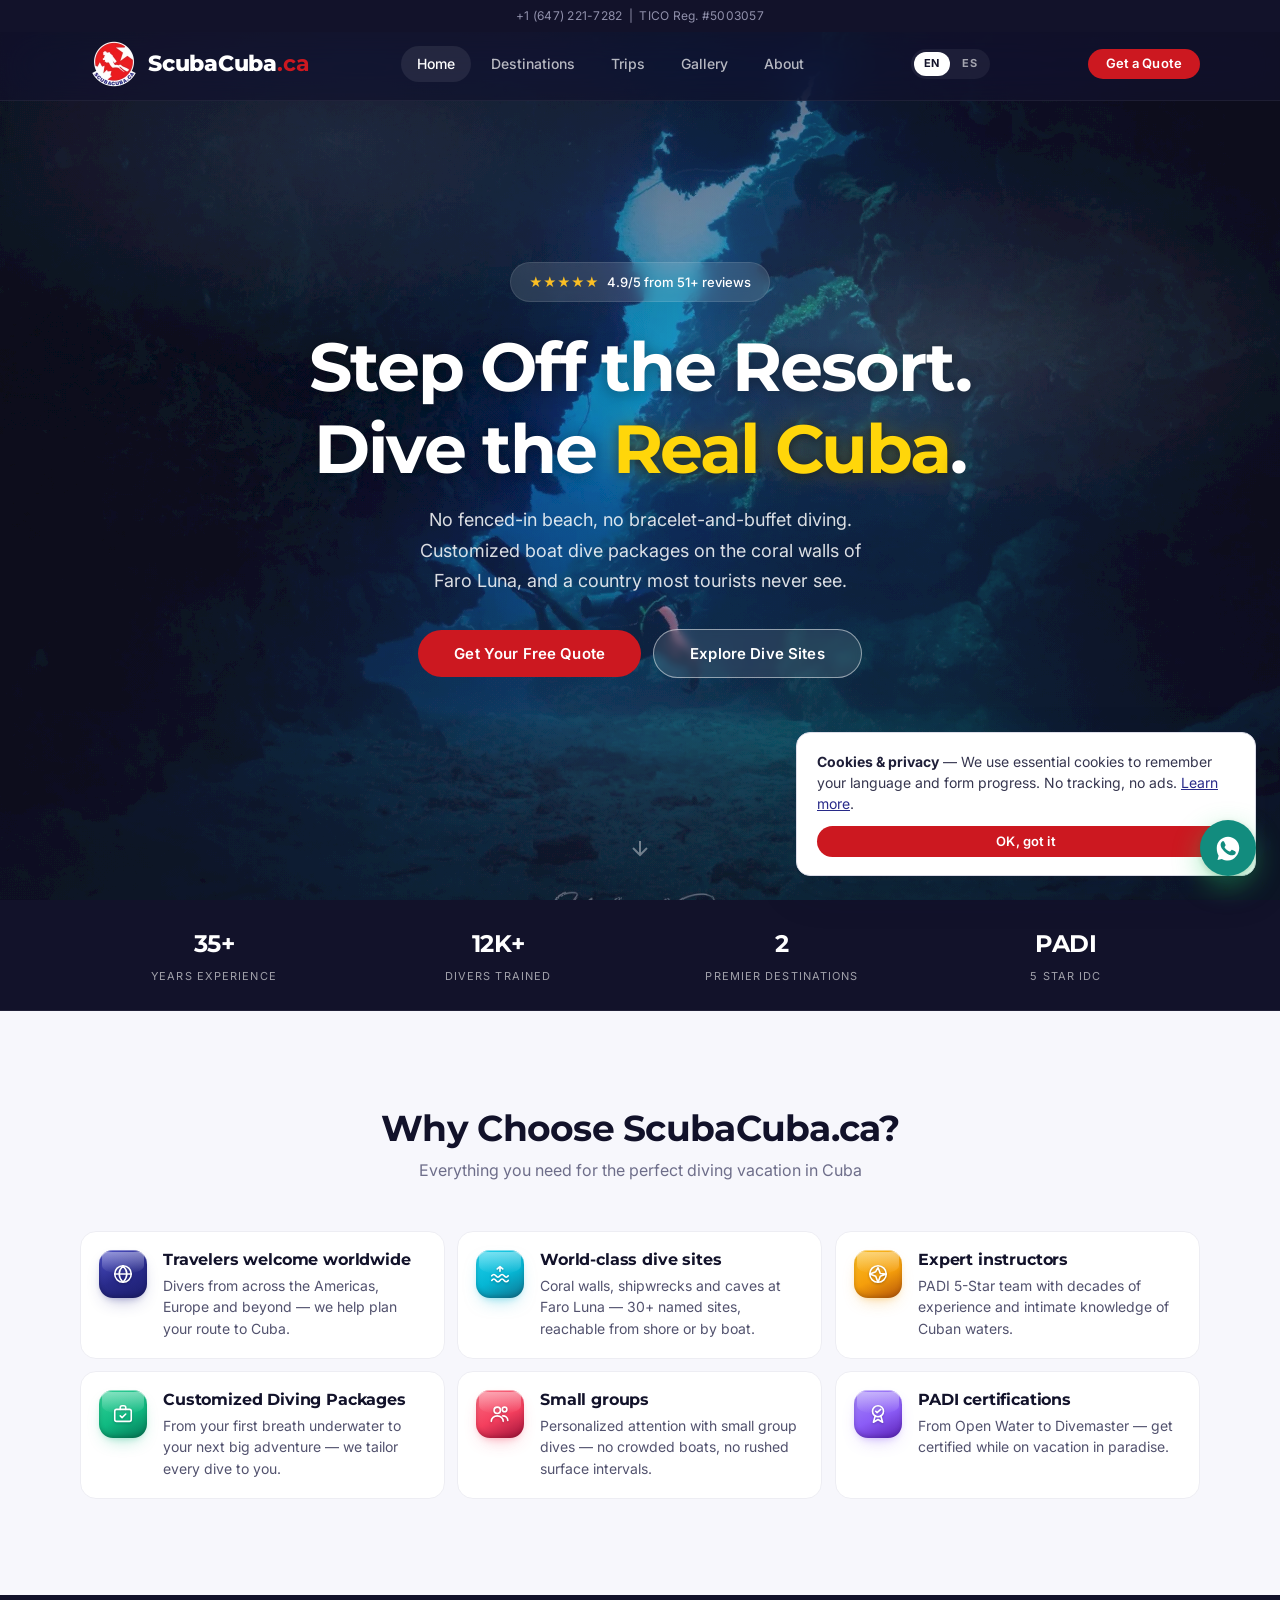
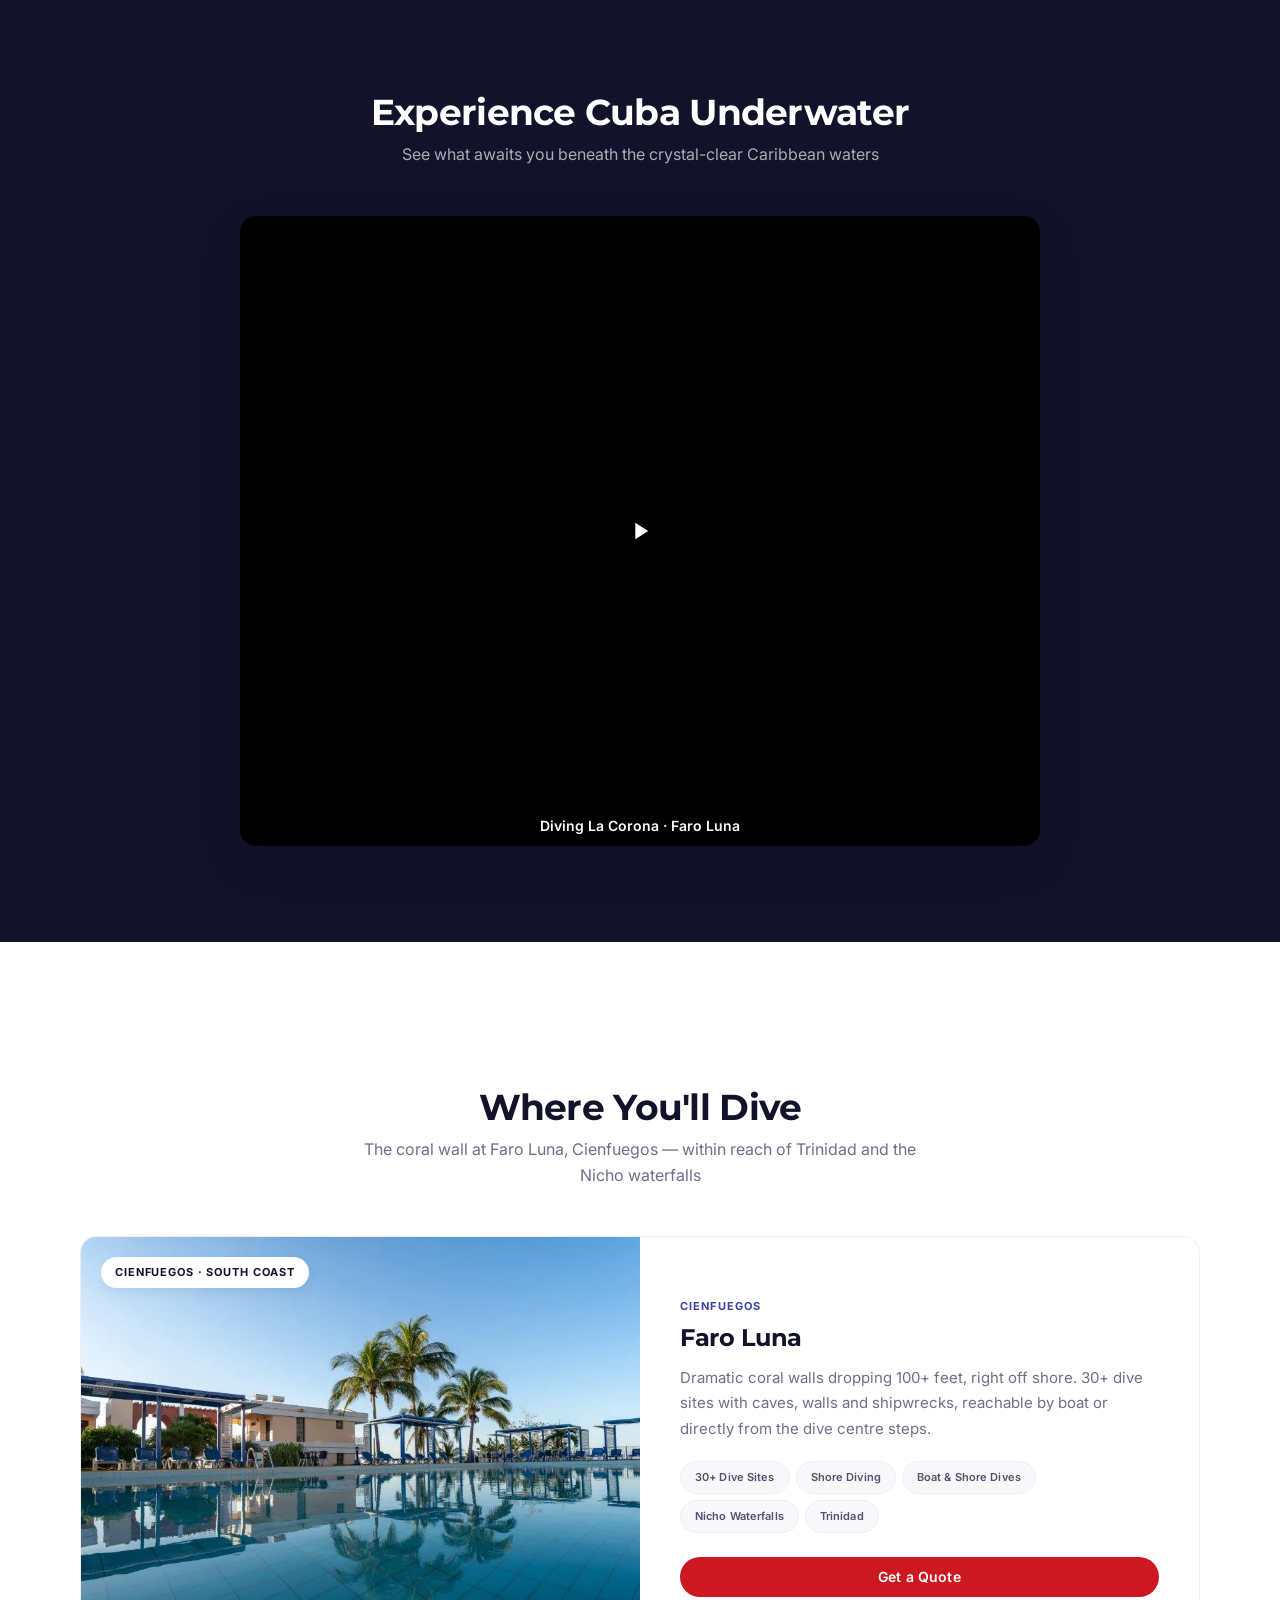
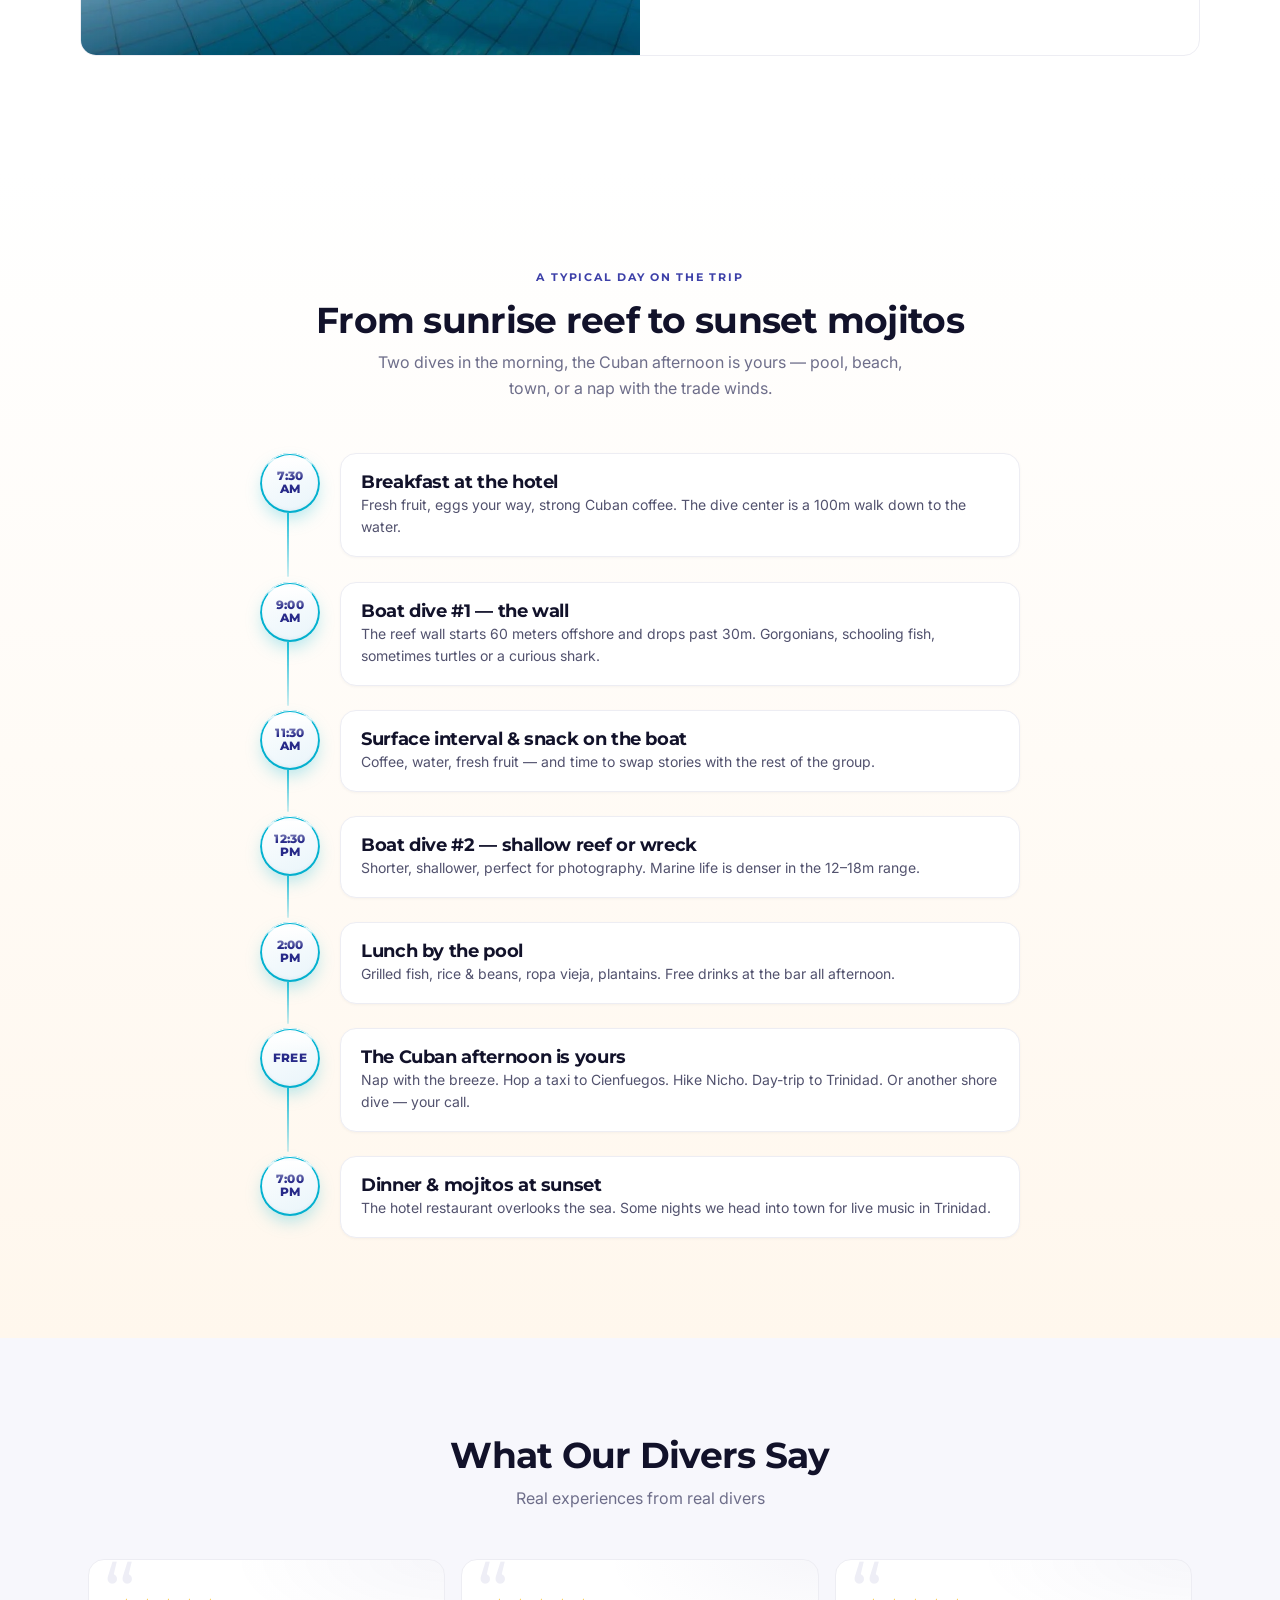
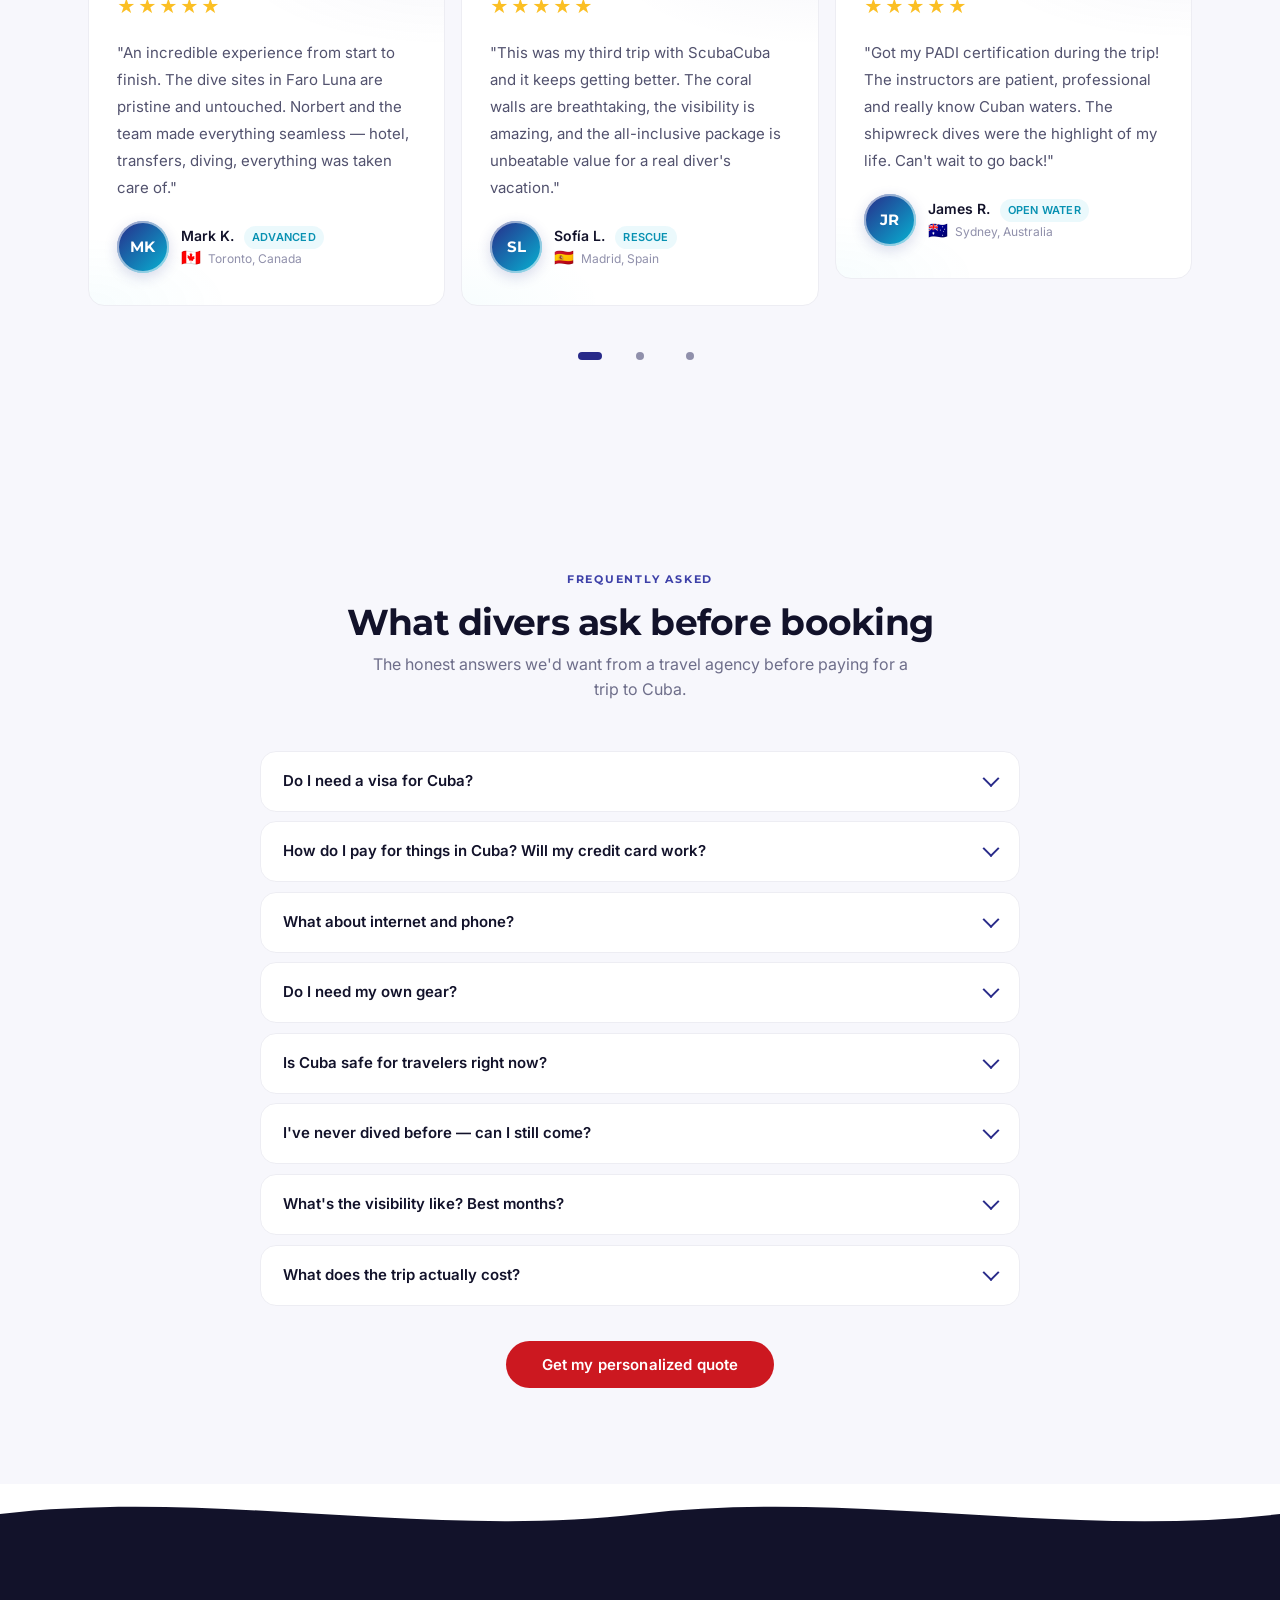
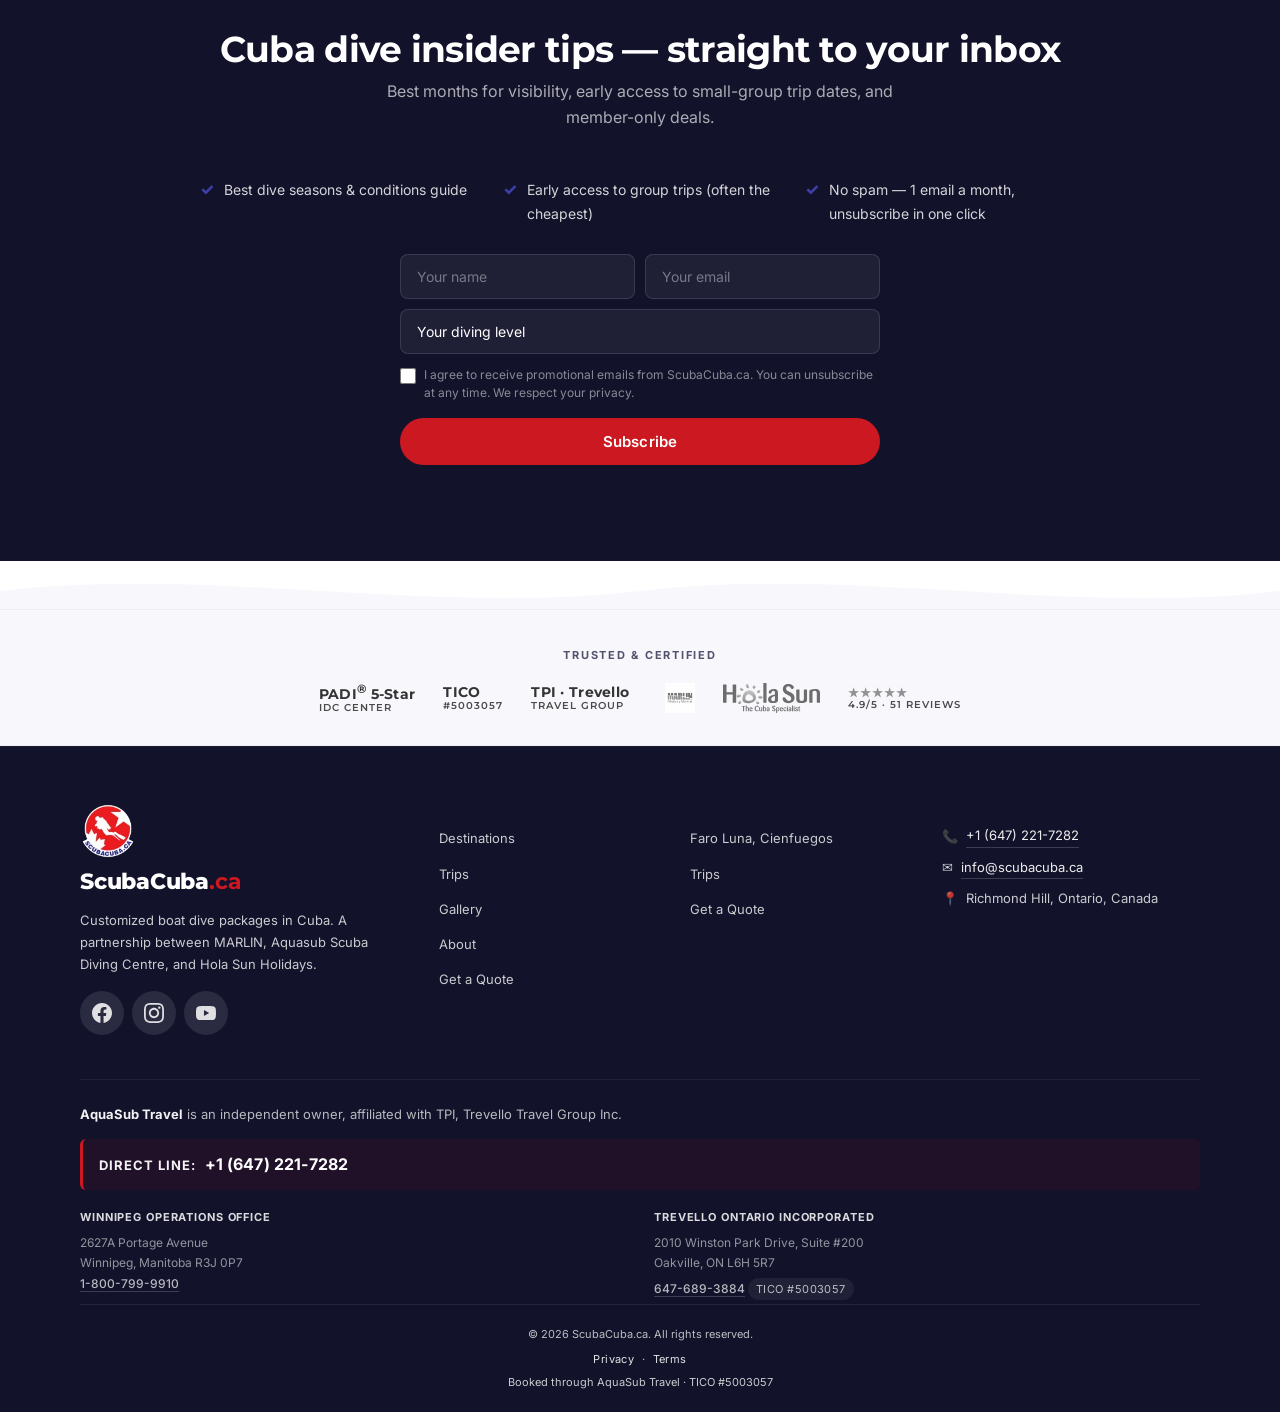
==== commit 67d24ea9: "Rebuild the trips page around customized packages and casas particulares The page still sold a fixed" ====
--- a/prototype/index.html
+++ b/prototype/index.html
@@ -46,8 +46,8 @@
     <link rel="prefetch" href="quote.html" as="document">
   <link rel="preload" as="image" href="images/hero-blue-wall.webp" type="image/webp" media="(min-width: 769px)" fetchpriority="high">
   <link rel="preload" as="image" href="images/hero-blue-wall-mobile.webp" type="image/webp" media="(max-width: 768px)" fetchpriority="high">
-  <link rel="stylesheet" href="css/styles.min.css?v=20260725f">
-  <script src="js/i18n.min.js?v=20260725f" defer></script>
+  <link rel="stylesheet" href="css/styles.min.css?v=20260725g">
+  <script src="js/i18n.min.js?v=20260725g" defer></script>
 
   <!-- Structured data: TravelAgency -->
   <script type="application/ld+json">
@@ -807,7 +807,7 @@
     </div>
   </footer>
 
-  <script src="js/main.min.js?v=20260725f" defer></script>
+  <script src="js/main.min.js?v=20260725g" defer></script>
 
   <!-- Cookie consent (PIPEDA-compliant, dismissable) -->
   <div class="cookie-consent" id="cookie-consent" role="dialog" aria-labelledby="cc-title" aria-describedby="cc-desc" hidden>
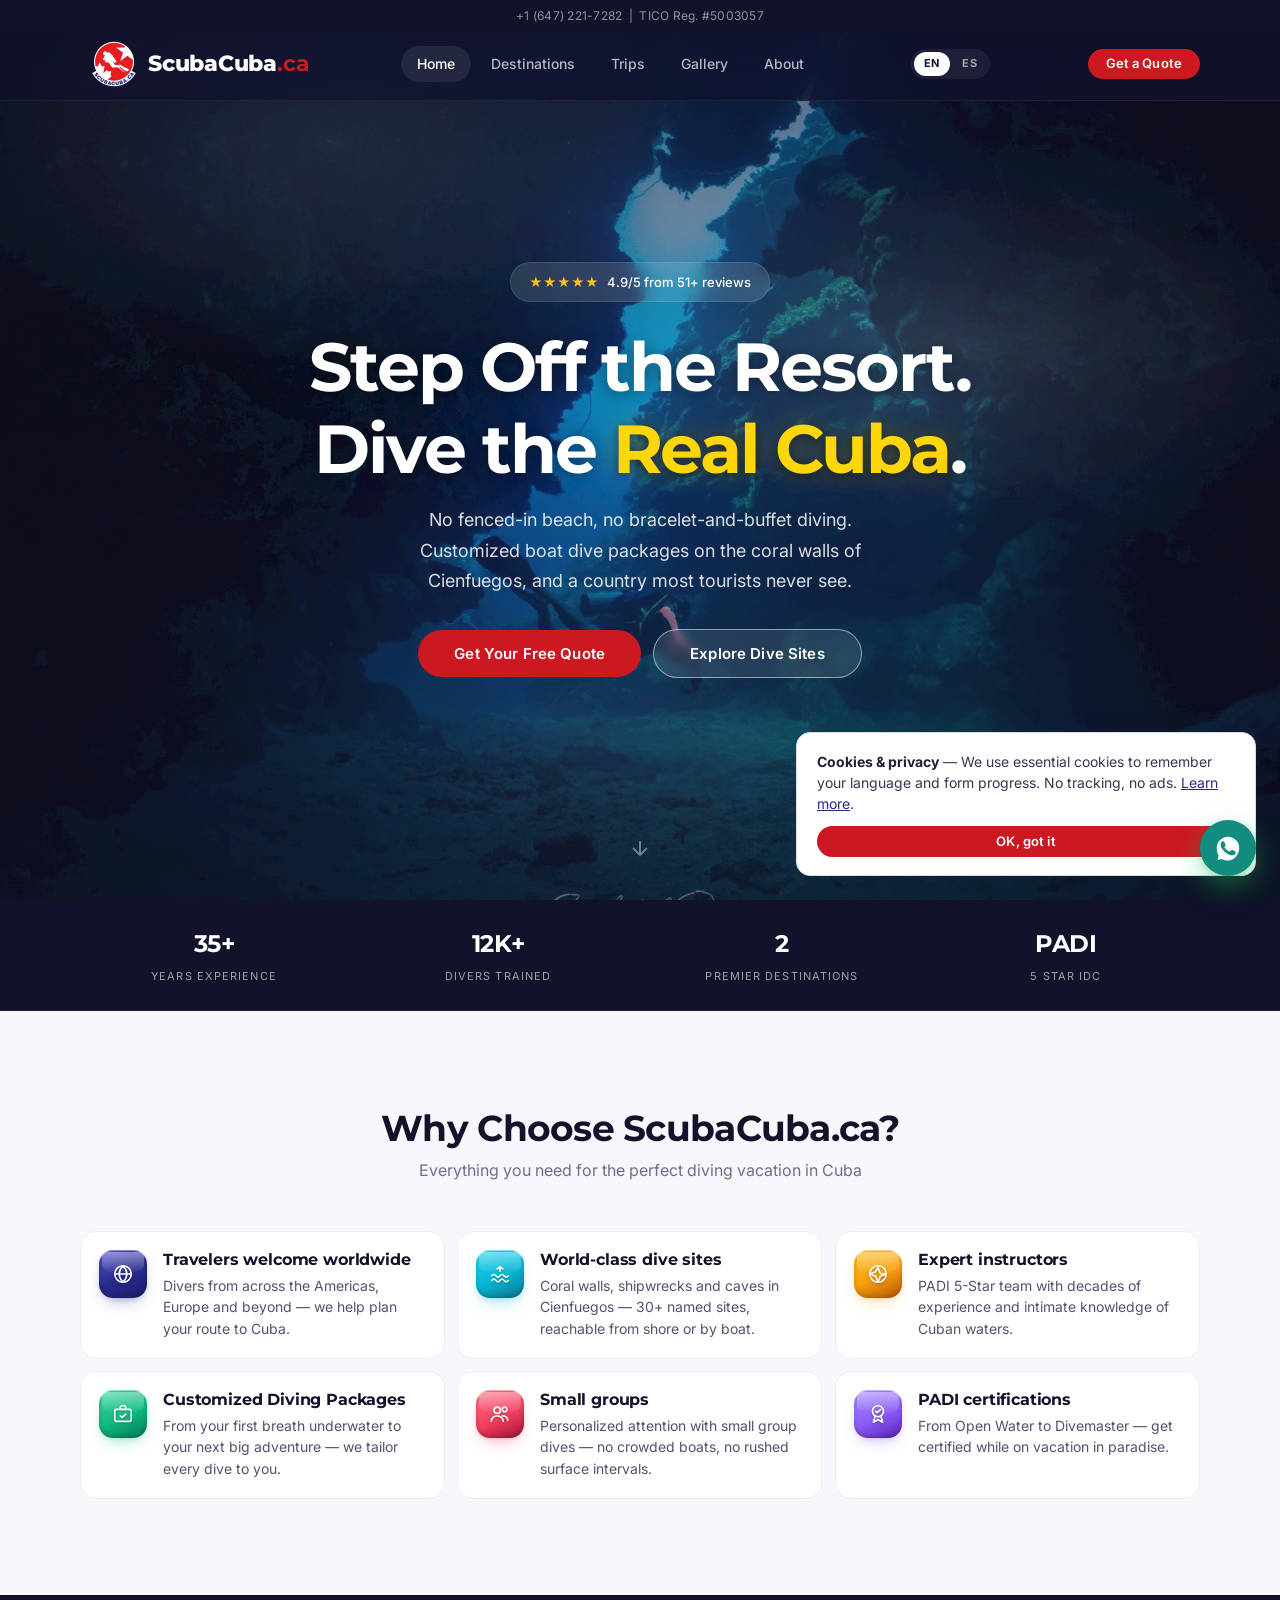
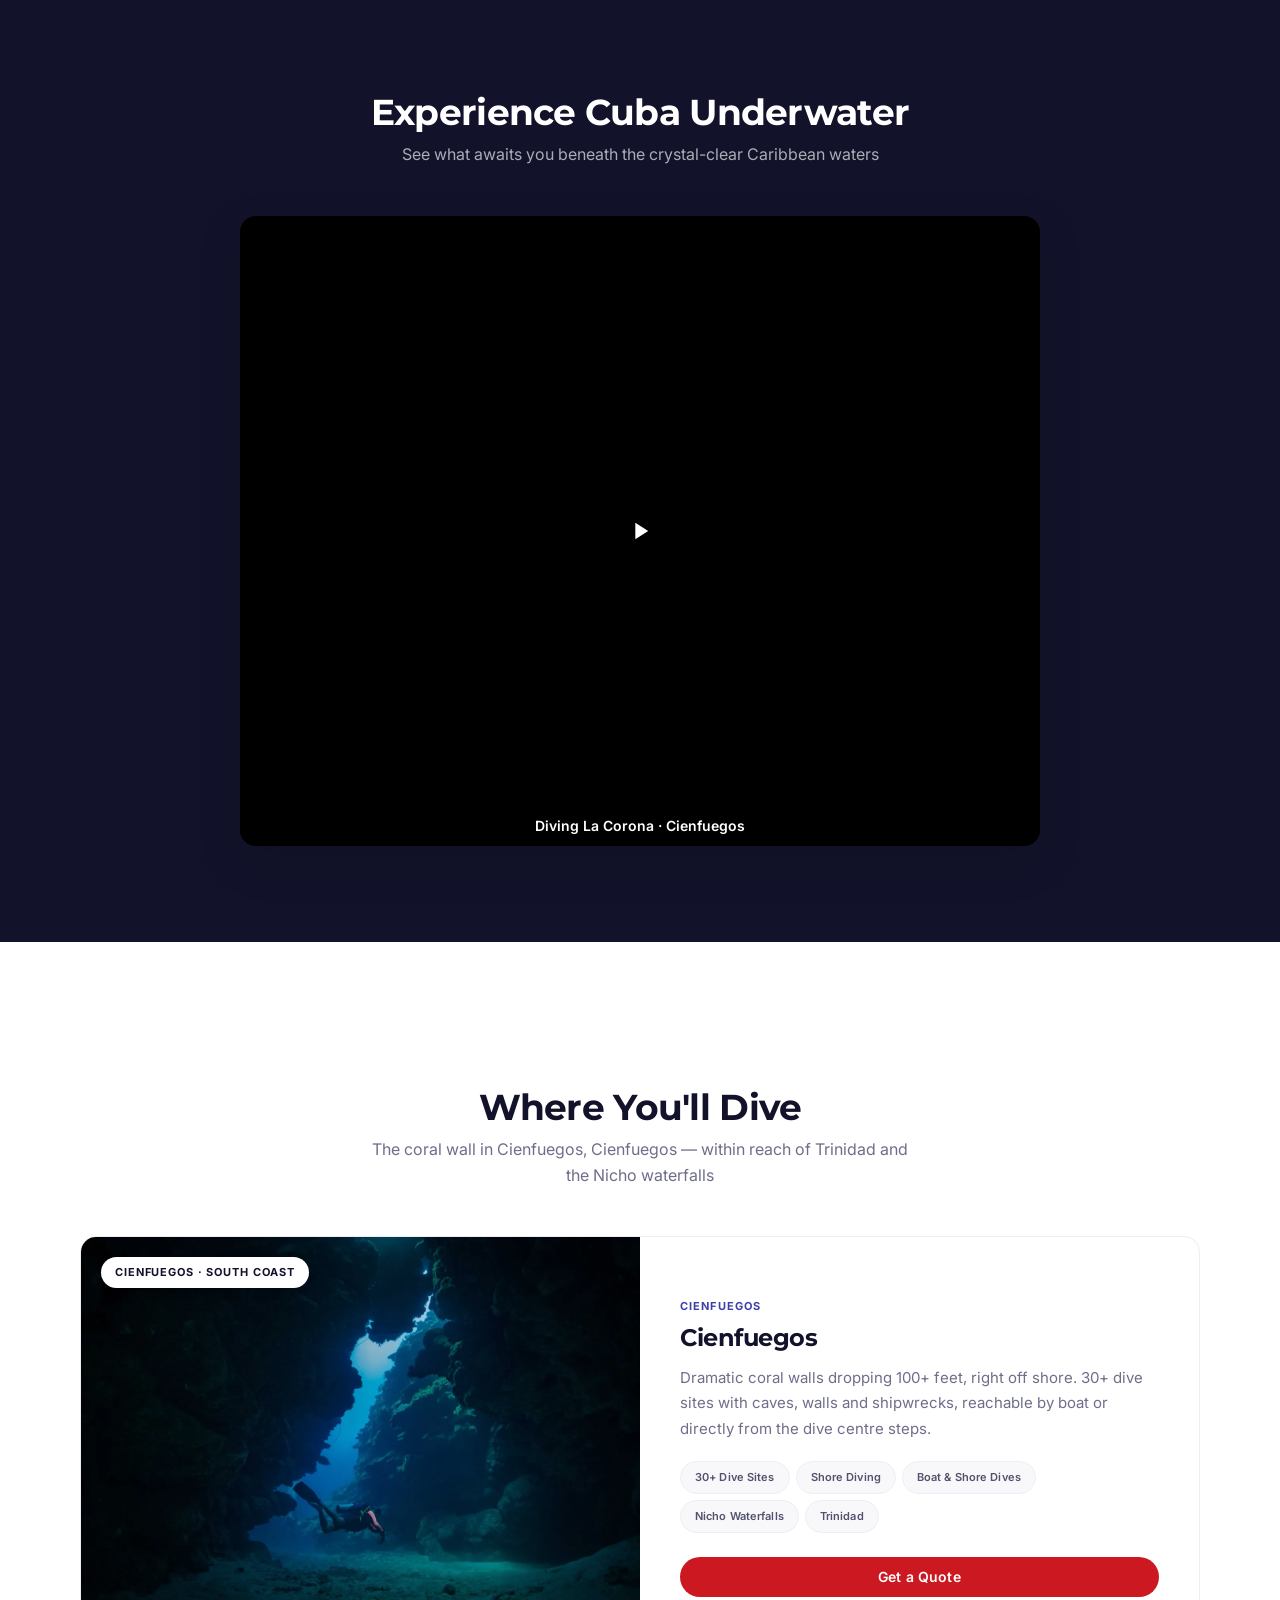
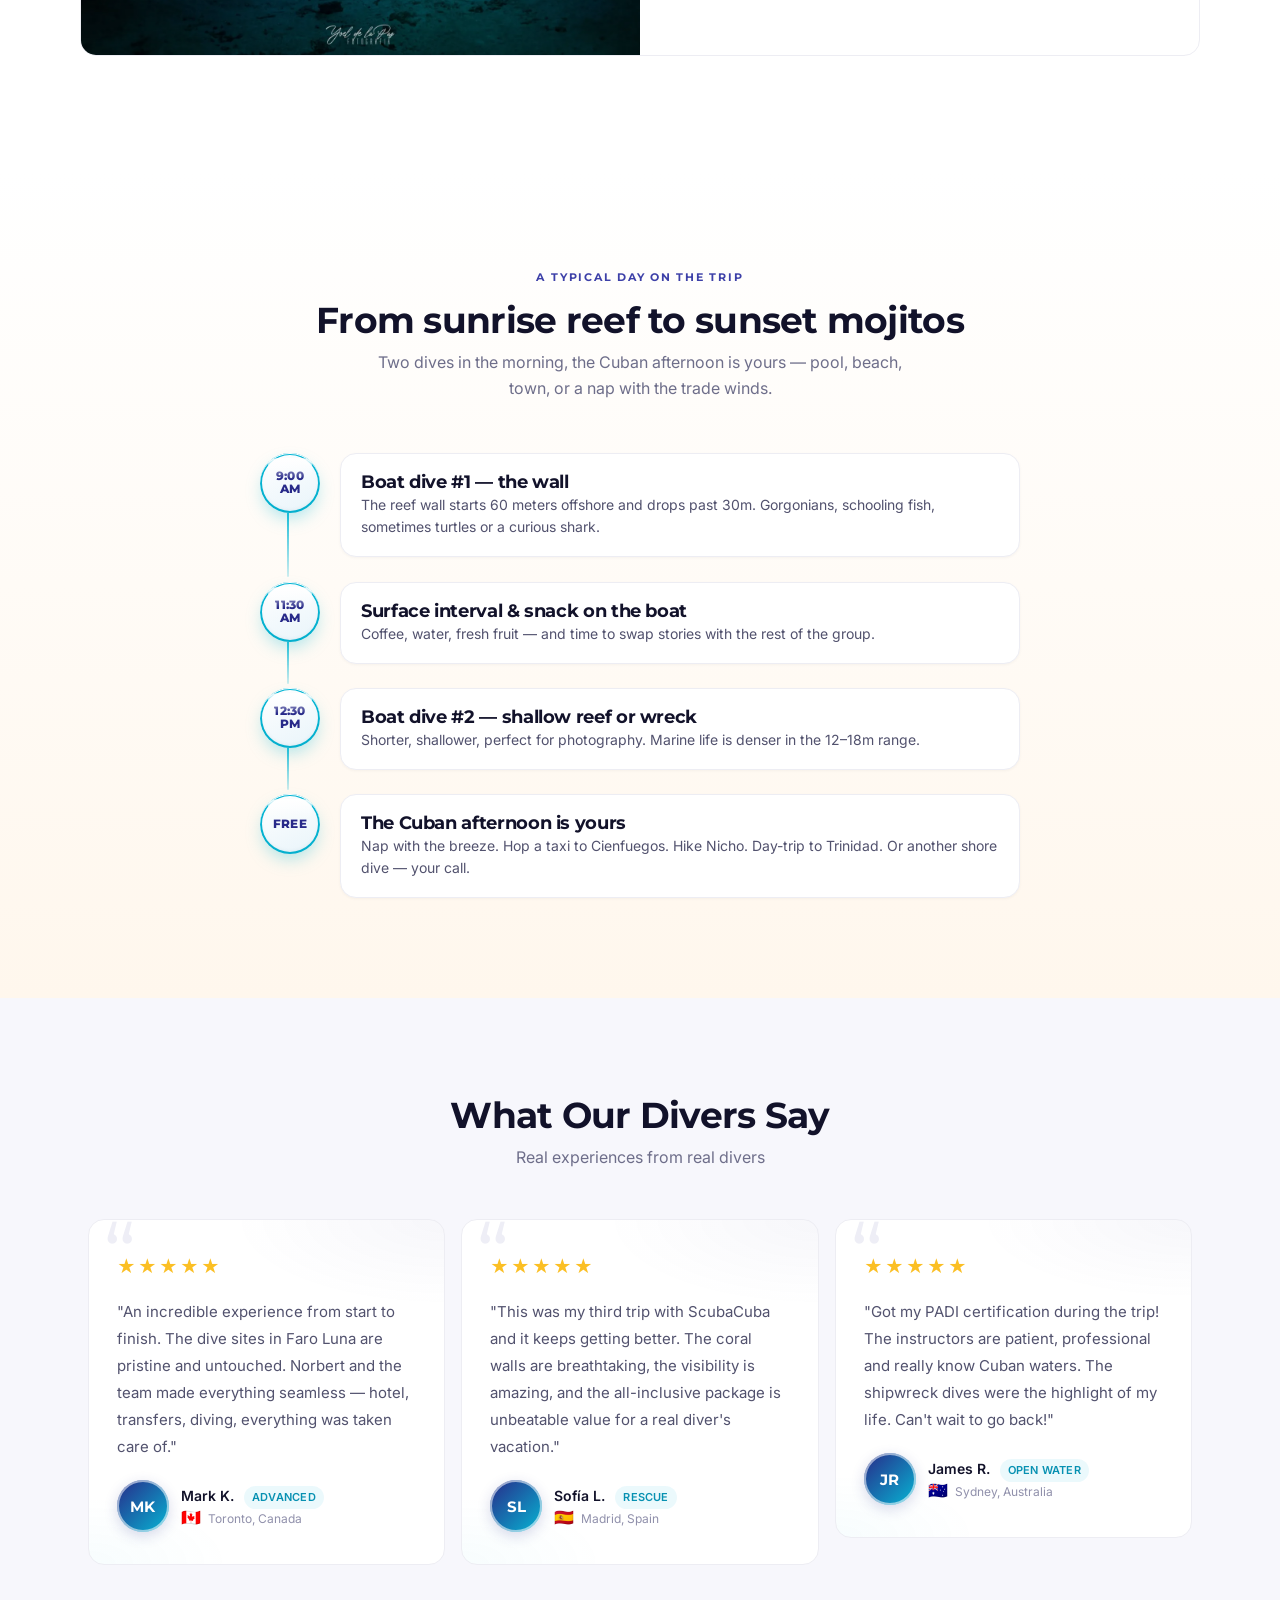
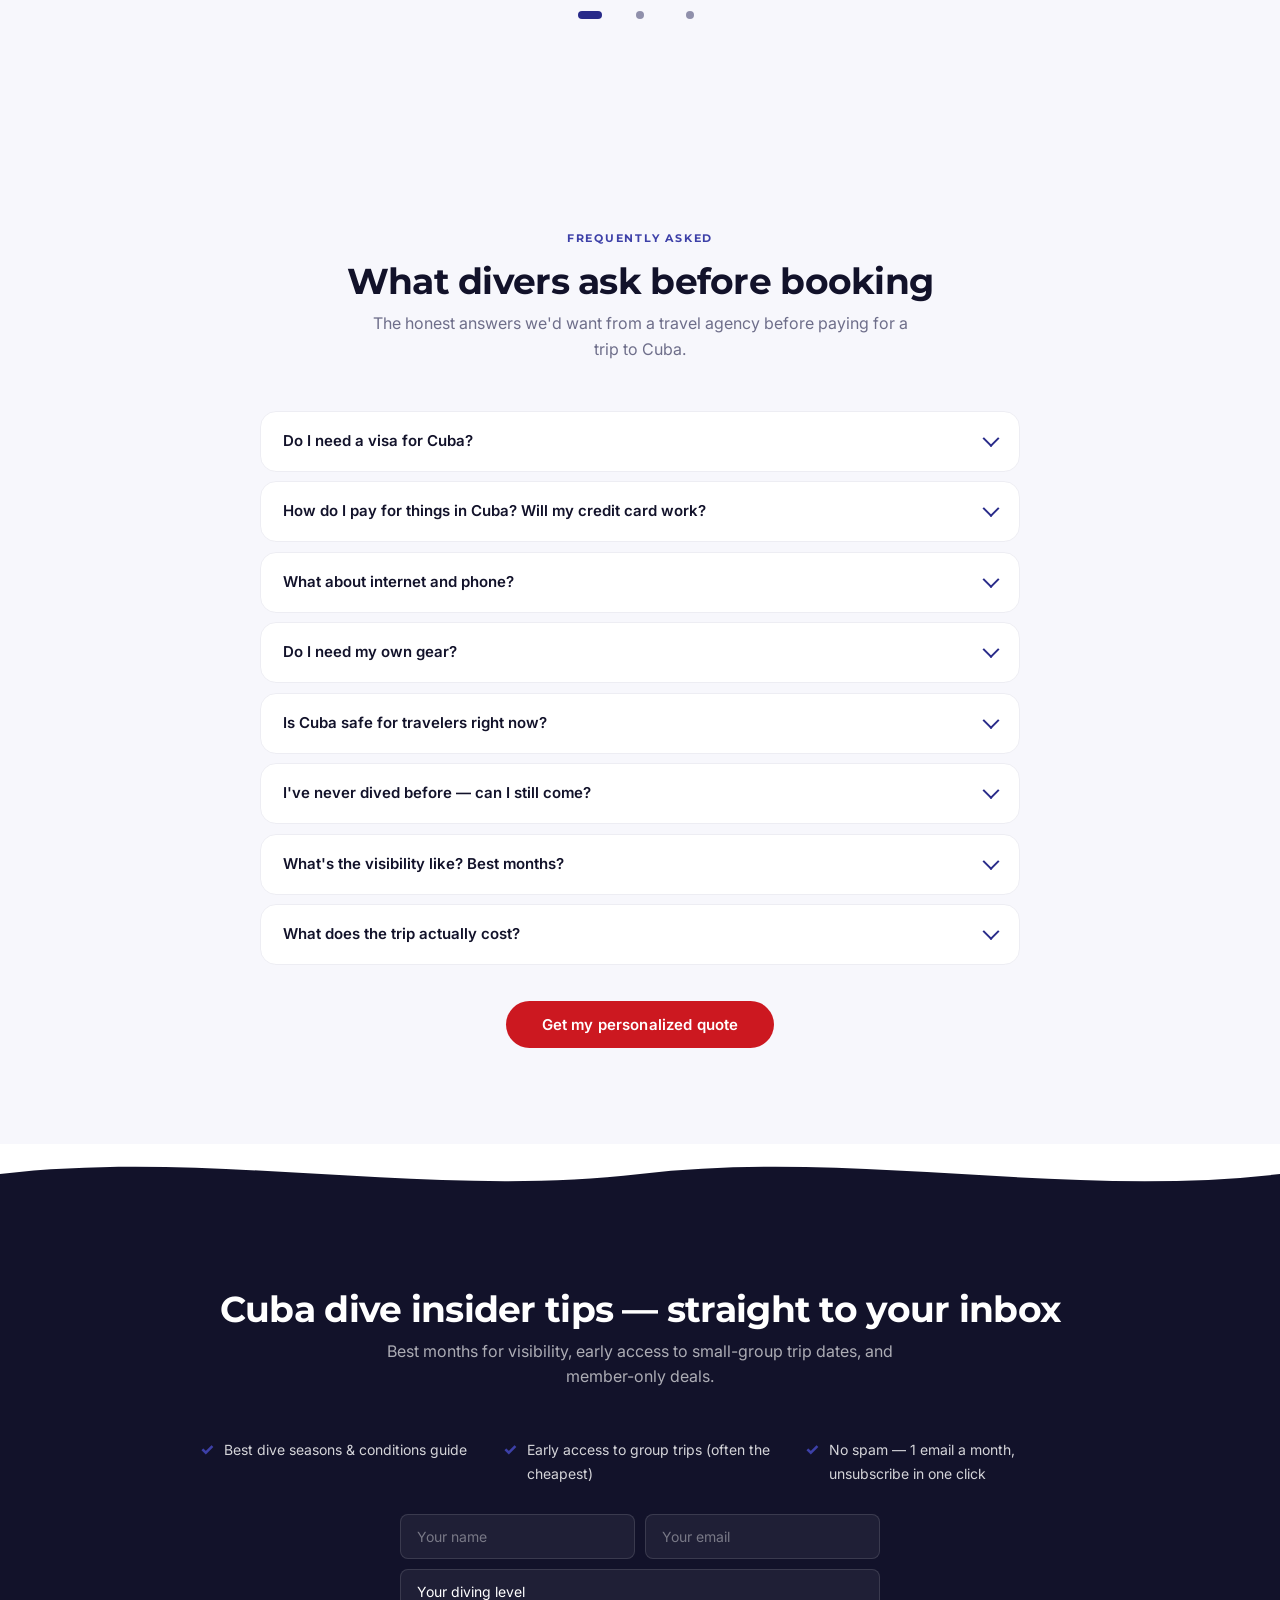
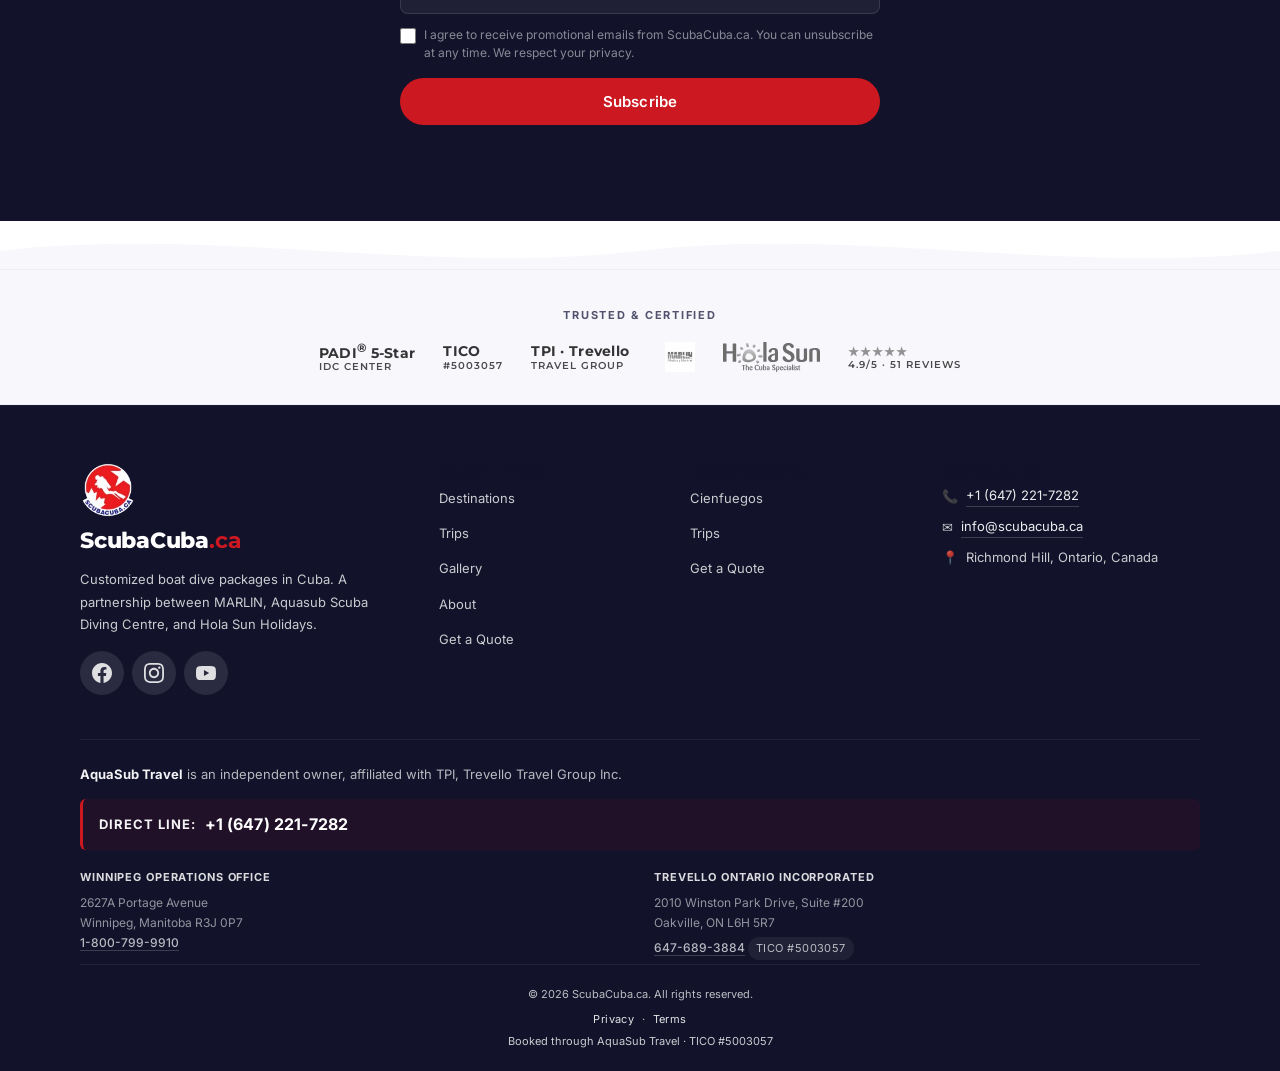
==== commit e45660c4: "Reframe the whole site from Faro Luna to Cienfuegos; drop hotel content Faro Luna was the hotel bran" ====
--- a/prototype/index.html
+++ b/prototype/index.html
@@ -4,8 +4,8 @@
   <meta charset="UTF-8">
   <meta name="viewport" content="width=device-width, initial-scale=1.0">
   <title>Cuba Scuba Diving Trips · PADI · Custom Boat Dive Packages | ScubaCuba.ca</title>
-  <meta name="description" content="Customized boat dive packages in Cuba — the coral walls of Faro Luna, Cienfuegos. PADI 5★ instructors, small groups, divers welcome worldwide.">
-  <meta name="keywords" content="Cuba scuba diving, dive Cuba, Faro Luna diving, Cienfuegos diving, PADI Cuba, custom dive packages, Cuba dive trip, Caribbean diving">
+  <meta name="description" content="Customized boat dive packages in Cuba — the coral walls of Cienfuegos. PADI 5★ instructors, small groups, divers welcome worldwide.">
+  <meta name="keywords" content="Cuba scuba diving, dive Cuba, Cienfuegos diving, casa particular Cuba, PADI Cuba, custom dive packages, Cuba dive trip, Caribbean diving">
   <meta name="theme-color" content="#12122a">
   <meta name="robots" content="index, follow">
   <meta name="author" content="ScubaCuba.ca">
@@ -46,8 +46,8 @@
     <link rel="prefetch" href="quote.html" as="document">
   <link rel="preload" as="image" href="images/hero-blue-wall.webp" type="image/webp" media="(min-width: 769px)" fetchpriority="high">
   <link rel="preload" as="image" href="images/hero-blue-wall-mobile.webp" type="image/webp" media="(max-width: 768px)" fetchpriority="high">
-  <link rel="stylesheet" href="css/styles.min.css?v=20260725g">
-  <script src="js/i18n.min.js?v=20260725g" defer></script>
+  <link rel="stylesheet" href="css/styles.min.css?v=20260725j">
+  <script src="js/i18n.min.js?v=20260725j" defer></script>
 
   <!-- Structured data: TravelAgency -->
   <script type="application/ld+json">
@@ -59,7 +59,7 @@
     "url": "https://scubacuba.ca/",
     "logo": "https://scubacuba.ca/images/logo-icon.png",
     "image": "https://scubacuba.ca/images/hero-blue-wall.jpg",
-    "description": "Customized boat dive packages in Cuba — Faro Luna's dramatic coral walls in Cienfuegos. English-speaking PADI instruction, transfers and boat dives tailored to your trip. Divers welcome worldwide; flights arranged from your home city. Spanish-speaking clients welcome.",
+    "description": "Customized boat dive packages in Cuba — the dramatic coral walls of Cienfuegos. English-speaking PADI instruction, transfers and boat dives tailored to your trip. Divers welcome worldwide; flights arranged from your home city. Spanish-speaking clients welcome.",
     "telephone": "+1-647-221-7282",
     "email": "info@scubacuba.ca",
     "priceRange": "$$",
@@ -90,7 +90,7 @@
     "makesOffer": {
       "@type": "Offer",
       "name": "Customized Cuba boat dive package",
-      "description": "Boat dives on the Faro Luna coral wall with an English-speaking PADI instructor, airport transfers and local accommodation, built around your dates. Available for divers from any country.",
+      "description": "Boat dives on the Cienfuegos coral wall with an English-speaking PADI instructor, airport transfers and local accommodation, built around your dates. Available for divers from any country.",
       "areaServed": { "@type": "Place", "name": "Worldwide" },
       "eligibleRegion": { "@type": "Place", "name": "Worldwide" }
     },
@@ -111,7 +111,7 @@
     "url": "https://scubacuba.ca/",
     "image": "https://scubacuba.ca/images/hero-blue-wall.jpg",
     "logo": "https://scubacuba.ca/images/logo-icon.png",
-    "description": "Canadian-licensed dive travel agency. English-speaking PADI instructors leading customized boat dive trips to Cuba — Faro Luna, Cienfuegos, year-round. Welcoming divers worldwide; we arrange flights from your home city and handle visa coordination for most nationalities. Payments in CAD or USD; Spanish-speaking clients welcome.",
+    "description": "Canadian-licensed dive travel agency. English-speaking PADI instructors leading customized boat dive trips to Cuba — Cienfuegos, year-round. Welcoming divers worldwide; we arrange flights from your home city and handle visa coordination for most nationalities. Payments in CAD or USD; Spanish-speaking clients welcome.",
     "telephone": "+1-647-221-7282",
     "email": "info@scubacuba.ca",
     "priceRange": "$$",
@@ -207,7 +207,7 @@
         "name": "Is Cuba safe for travelers right now?",
         "acceptedAnswer": {
           "@type": "Answer",
-          "text": "Yes — Cuba is one of the safer Caribbean destinations for travelers, with low violent crime and a strong tradition of welcoming foreign visitors. Petty theft can happen in cities; standard travel precautions apply. The bigger issue is logistics: occasional power cuts, limited supermarket variety, slow internet. The hotel is unaffected."
+          "text": "Yes — Cuba is one of the safer Caribbean destinations for travelers, with low violent crime and a strong tradition of welcoming foreign visitors. Petty theft can happen in cities; standard travel precautions apply. The bigger issue is logistics: occasional power cuts, limited supermarket variety, slow internet. The casas are set up for it."
         }
       },
       {
@@ -231,7 +231,7 @@
         "name": "What does the trip actually cost?",
         "acceptedAnswer": {
           "@type": "Answer",
-          "text": "Prices vary by season, departure city and party size — we don't list a fixed number because the same week can swing hundreds of dollars depending on flights. That's why we quote per request, usually within 24 hours. The package always includes flights from your home city (or you can join us in Cuba if you book your own flights), hotel, meals, transfers, and 10 boat dives. We invoice in CAD or USD — whichever works best for you."
+          "text": "Prices vary by season, departure city and party size — we don't list a fixed number because the same week can swing hundreds of dollars depending on flights. That's why we quote per request, usually within 24 hours. The quote covers flights from your home city (or you can join us in Cuba if you book your own flights), your casa particular, transfers, and the boat dives you want. We invoice in CAD or USD — whichever works best for you."
         }
       }
     ]
@@ -311,7 +311,7 @@
         <span data-i18n="home.hero.badge">4.9/5 from 51+ reviews</span>
       </div>
       <h1 data-i18n="home.hero.title">Step Off the Resort. Dive the <span>Real Cuba</span>.</h1>
-      <p data-i18n="home.hero.subtitle">No fenced-in beach, no bracelet-and-buffet diving. Customized boat dive packages on the coral walls of Faro Luna, and a country most tourists never see.</p>
+      <p data-i18n="home.hero.subtitle">No fenced-in beach, no bracelet-and-buffet diving. Customized boat dive packages on the coral walls of Cienfuegos, and a country most tourists never see.</p>
       <div class="hero-buttons">
         <a href="quote.html" class="btn btn-primary btn-lg" data-i18n="home.hero.cta1">Get Your Free Quote</a>
         <a href="diving-centers.html" class="btn btn-outline btn-lg" data-i18n="home.hero.cta2">Explore Dive Sites</a>
@@ -367,7 +367,7 @@
           </div>
           <div class="feature-text">
             <h3 data-i18n="home.why.f2.title">World-class dive sites</h3>
-            <p data-i18n="home.why.f2.desc">Coral walls, shipwrecks and caves at Faro Luna — 30+ named sites, reachable from shore or by boat.</p>
+            <p data-i18n="home.why.f2.desc">Coral walls, shipwrecks and caves in Cienfuegos — 30+ named sites, reachable from shore or by boat.</p>
           </div>
         </div>
         <div class="feature-card">
@@ -416,9 +416,9 @@
       <h2 class="section-title" data-i18n="home.video.title">Experience Cuba Underwater</h2>
       <p class="section-subtitle" data-i18n="home.video.subtitle">See what awaits you beneath the crystal-clear Caribbean waters</p>
       <div class="video-wrapper">
-        <button class="yt-facade" data-yt="Nsx3CzyBjOU" data-yt-title="Diving La Corona, Faro Luna" aria-label="Play video: Diving La Corona at Faro Luna" data-i18n-aria-label="gallery.video.corona.aria" style="background-image: url('https://i.ytimg.com/vi/Nsx3CzyBjOU/hqdefault.jpg');">
+        <button class="yt-facade" data-yt="Nsx3CzyBjOU" data-yt-title="Diving La Corona, Cienfuegos" aria-label="Play video: Diving La Corona in Cienfuegos" data-i18n-aria-label="gallery.video.corona.aria" style="background-image: url('https://i.ytimg.com/vi/Nsx3CzyBjOU/hqdefault.jpg');">
           <span class="yt-play" aria-hidden="true"><svg aria-hidden="true" viewBox="0 0 24 24" fill="currentColor"><path d="M8 5v14l11-7z"/></svg></span>
-          <span class="yt-label" data-i18n="gallery.video.corona">Diving La Corona &middot; Faro Luna</span>
+          <span class="yt-label" data-i18n="gallery.video.corona">Diving La Corona &middot; Cienfuegos</span>
         </button>
       </div>
     </div>
@@ -429,23 +429,23 @@
     <svg aria-hidden="true" viewBox="0 0 1200 48" preserveAspectRatio="none"><path d="M0,30 C200,5 400,55 600,30 C800,5 1000,55 1200,30 L1200,48 L0,48 Z" fill="#FFFFFF"/></svg>
   </div>
 
-  <!-- Featured Destination: Faro Luna, Cienfuegos -->
+  <!-- Featured Destination: Cienfuegos -->
   <section class="section featured-destinations">
     <div class="container">
       <h2 class="section-title" data-i18n="home.dest.title">Where You'll Dive</h2>
-      <p class="section-subtitle" data-i18n="home.dest.subtitle">The coral wall at Faro Luna, Cienfuegos — within reach of Trinidad and the Nicho waterfalls</p>
-
-      <!-- Faro Luna — Full width hero card -->
+      <p class="section-subtitle" data-i18n="home.dest.subtitle">The coral wall in Cienfuegos, Cienfuegos — within reach of Trinidad and the Nicho waterfalls</p>
+
+      <!-- Cienfuegos — Full width hero card -->
       <div class="spotlight-card">
         <div class="spotlight-img">
-          <picture><source srcset="images/faro-luna/faro-luna-03.webp" type="image/webp"><img src="images/faro-luna/faro-luna-03.jpg" width="1024" height="683" alt="Faro Luna resort pool with palm trees, Cienfuegos" loading="lazy"></picture>
+          <picture><source srcset="images/dive-gallery/diver-blue-wall.webp" type="image/webp"><img src="images/dive-gallery/diver-blue-wall.jpg" width="1600" height="1066" alt="Diver descending the coral wall off Cienfuegos" loading="lazy"></picture>
           <div class="spotlight-overlay"></div>
           <span class="spotlight-badge" data-i18n="home.dest.faroluna.badge">Cienfuegos · South Coast</span>
         </div>
         <div class="spotlight-content">
           <span class="spotlight-location" data-i18n="home.dest.faroluna.location">Cienfuegos</span>
-          <h3 data-i18n="home.dest.faroluna.name">Faro Luna</h3>
-          <p data-i18n="home.dest.faroluna.desc">Dramatic coral walls dropping 100+ feet, right off shore. 30+ dive sites with caves, walls and shipwrecks, reachable by boat or directly from the dive centre steps.</p>
+          <h3 data-i18n="home.dest.faroluna.name">Cienfuegos</h3>
+          <p data-i18n="home.dest.faroluna.desc">Dramatic coral walls dropping 100+ feet, minutes offshore. 30+ dive sites with caves, walls and shipwrecks, reached by boat — night dives available.</p>
           <div class="spotlight-tags">
             <span data-i18n="home.dest.faroluna.tag1">30+ Dive Sites</span>
             <span data-i18n="home.dest.faroluna.tag2">Shore Diving</span>
@@ -467,13 +467,6 @@
       <p class="section-subtitle" data-i18n="home.day.subtitle">Two dives in the morning, the Cuban afternoon is yours — pool, beach, town, or a nap with the trade winds.</p>
       <div class="day-timeline">
         <div class="day-step">
-          <div class="day-time">7:30<br>AM</div>
-          <div class="day-body">
-            <h3 data-i18n="home.day.s1.title">Breakfast at the hotel</h3>
-            <p data-i18n="home.day.s1.desc">Fresh fruit, eggs your way, strong Cuban coffee. The dive center is a 100m walk down to the water.</p>
-          </div>
-        </div>
-        <div class="day-step">
           <div class="day-time">9:00<br>AM</div>
           <div class="day-body">
             <h3 data-i18n="home.day.s2.title">Boat dive #1 — the wall</h3>
@@ -495,24 +488,10 @@
           </div>
         </div>
         <div class="day-step">
-          <div class="day-time">2:00<br>PM</div>
-          <div class="day-body">
-            <h3 data-i18n="home.day.s5.title">Lunch by the pool</h3>
-            <p data-i18n="home.day.s5.desc">Grilled fish, rice &amp; beans, ropa vieja, plantains. Free drinks at the bar all afternoon.</p>
-          </div>
-        </div>
-        <div class="day-step">
           <div class="day-time" data-i18n="home.day.s6.time">FREE</div>
           <div class="day-body">
             <h3 data-i18n="home.day.s6.title">The Cuban afternoon is yours</h3>
             <p data-i18n="home.day.s6.desc">Nap with the breeze. Hop a taxi to Cienfuegos. Hike Nicho. Day-trip to Trinidad. Or another shore dive — your call.</p>
-          </div>
-        </div>
-        <div class="day-step">
-          <div class="day-time">7:00<br>PM</div>
-          <div class="day-body">
-            <h3 data-i18n="home.day.s7.title">Dinner &amp; mojitos at sunset</h3>
-            <p data-i18n="home.day.s7.desc">The hotel restaurant overlooks the sea. Some nights we head into town for live music in Trinidad.</p>
           </div>
         </div>
       </div>
@@ -614,7 +593,7 @@
           <summary data-i18n="home.faq.q5">Is Cuba safe for travelers right now?</summary>
           <div class="faq-answer" data-i18n="home.faq.a5">
             <p>Yes — Cuba is one of the safer Caribbean destinations for travelers, with low violent crime and a strong tradition of welcoming foreign visitors. Petty theft can happen in cities; standard travel precautions apply.</p>
-            <p>The bigger issue is logistics: occasional power cuts, limited supermarket variety, slow internet. The hotel is unaffected — we plan around it.</p>
+            <p>The bigger issue is logistics: occasional power cuts, limited supermarket variety, slow internet. The casas are set up for it — we plan around it.</p>
           </div>
         </details>
         <details class="faq-item">
@@ -634,7 +613,7 @@
           <summary data-i18n="home.faq.q8">What does the trip actually cost?</summary>
           <div class="faq-answer" data-i18n="home.faq.a8">
             <p>Prices vary by season, departure city and party size — we don't list a fixed number because the same week can swing hundreds of dollars depending on flights. That's why we quote per request, usually within 24 hours.</p>
-            <p>The package always includes flights from your home city (or join us in Cuba if you book your own flights), hotel, meals, transfers, and 10 boat dives. We invoice in <strong>CAD or USD</strong> — no surprises.</p>
+            <p>The quote covers flights from your home city (or join us in Cuba if you book your own flights), your casa particular, transfers, and the boat dives you want. We invoice in <strong>CAD or USD</strong> — no surprises.</p>
           </div>
         </details>
       </div>
@@ -764,7 +743,7 @@
         <div>
           <h3 data-i18n="footer.destinations">Destinations</h3>
           <ul class="footer-links">
-            <li><a href="diving-centers.html">Faro Luna, Cienfuegos</a></li>
+            <li><a href="diving-centers.html">Cienfuegos</a></li>
             <li><a href="upcoming-trips.html" data-i18n="nav.trips">Upcoming Trips</a></li>
             <li><a href="quote.html" data-i18n="nav.quote">Plan Your Trip</a></li>
           </ul>
@@ -807,7 +786,7 @@
     </div>
   </footer>
 
-  <script src="js/main.min.js?v=20260725g" defer></script>
+  <script src="js/main.min.js?v=20260725j" defer></script>
 
   <!-- Cookie consent (PIPEDA-compliant, dismissable) -->
   <div class="cookie-consent" id="cookie-consent" role="dialog" aria-labelledby="cc-title" aria-describedby="cc-desc" hidden>
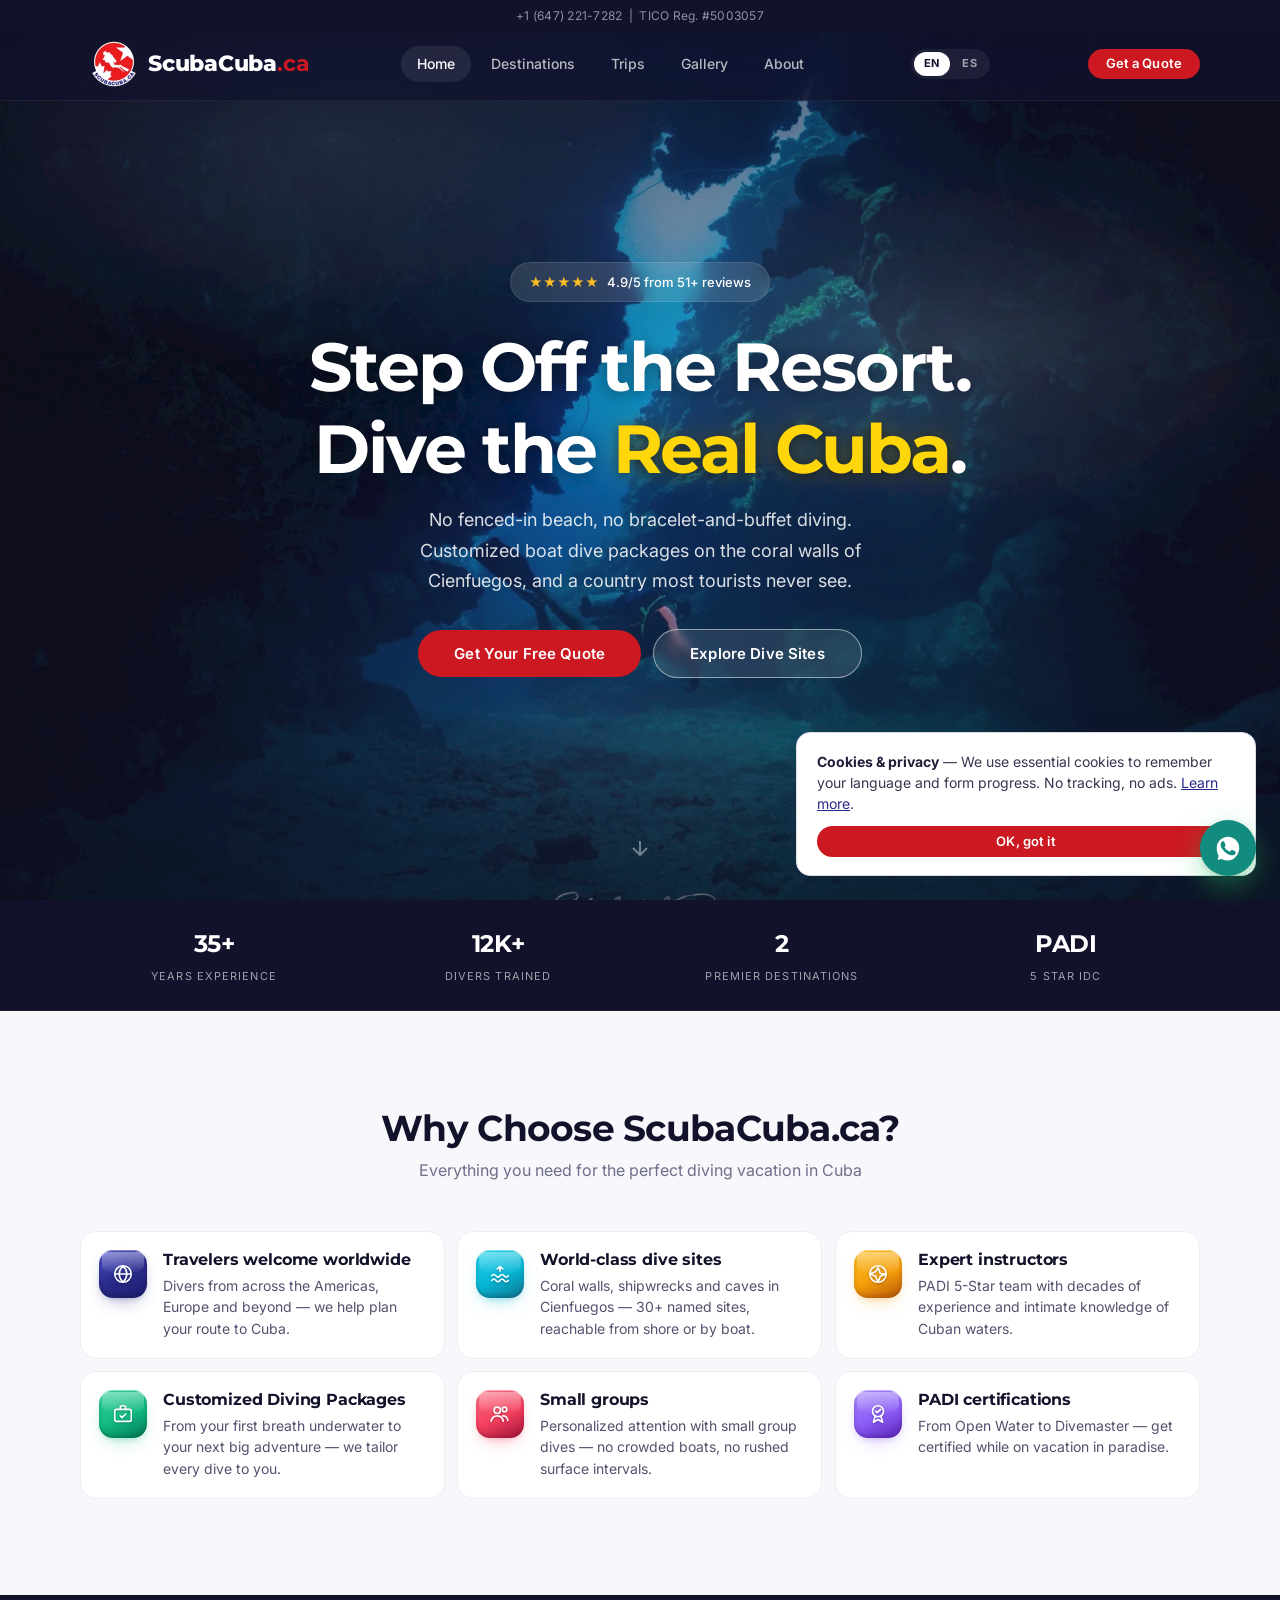
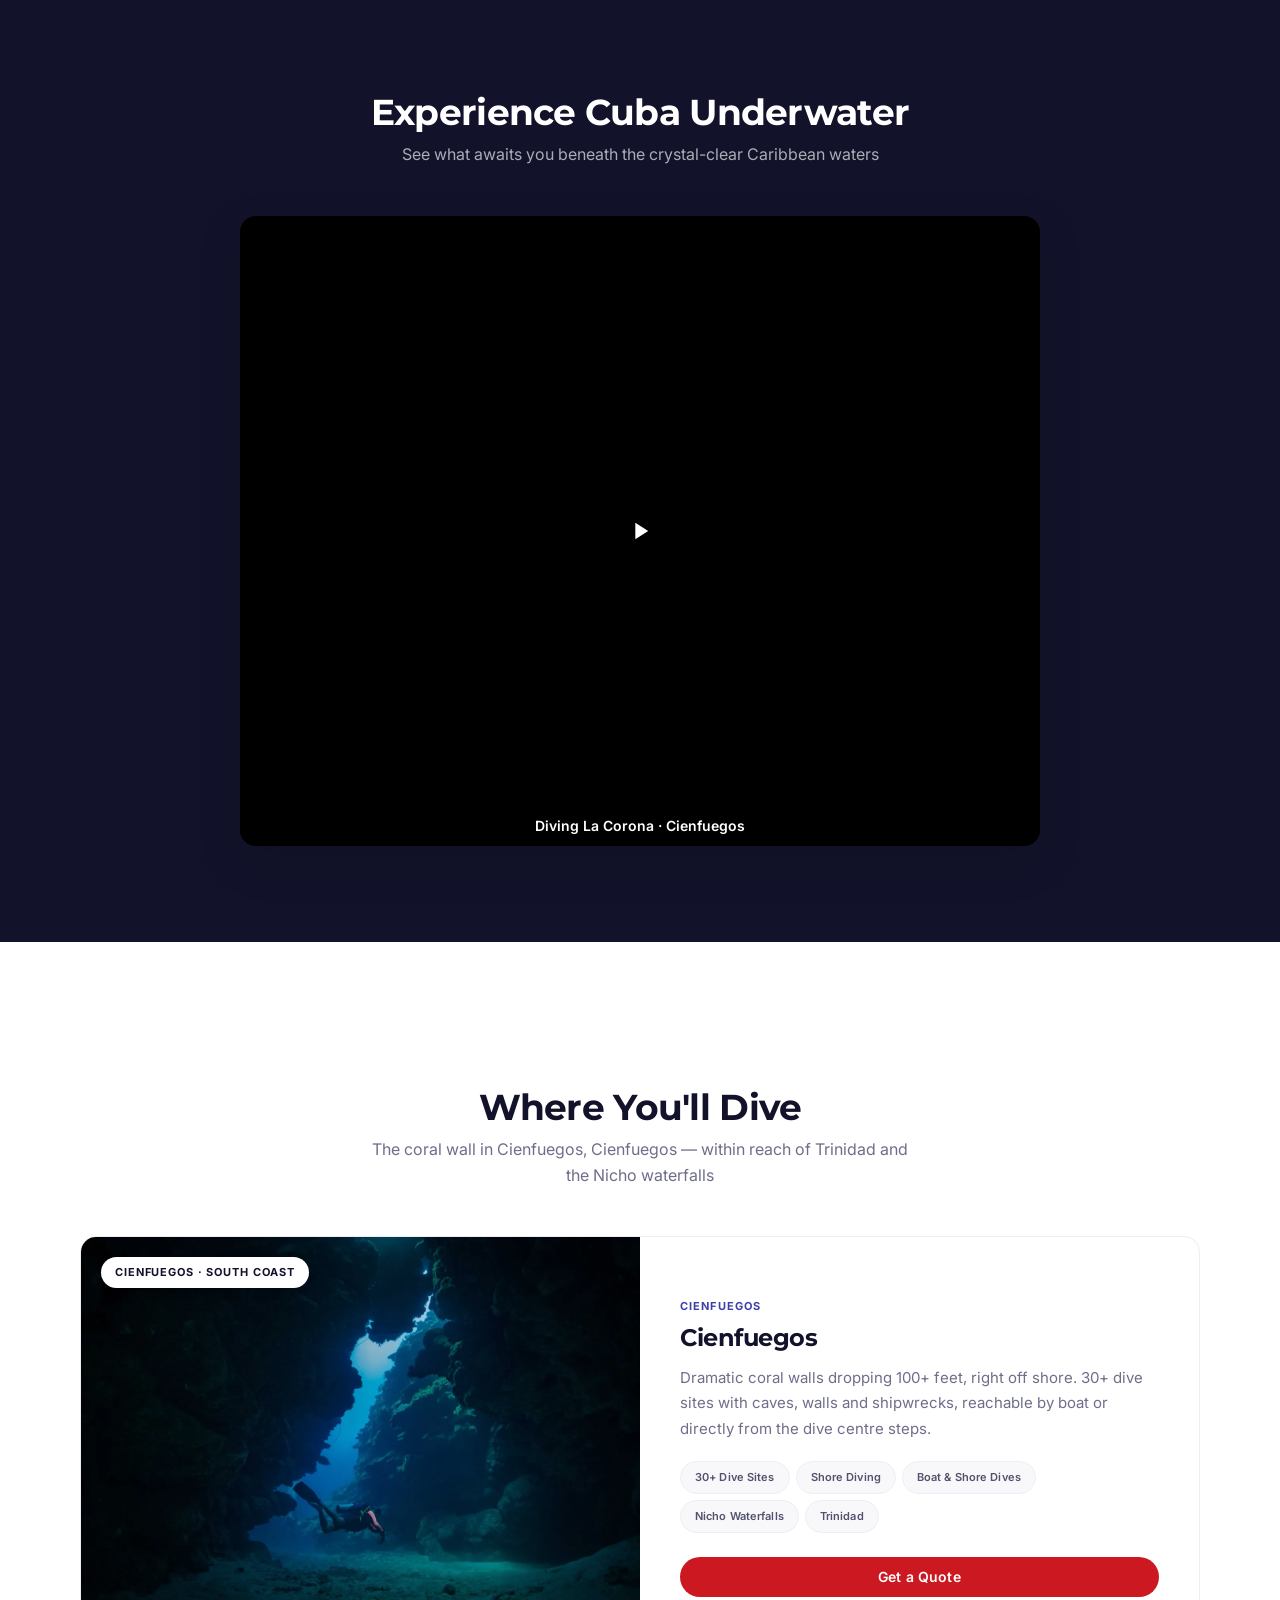
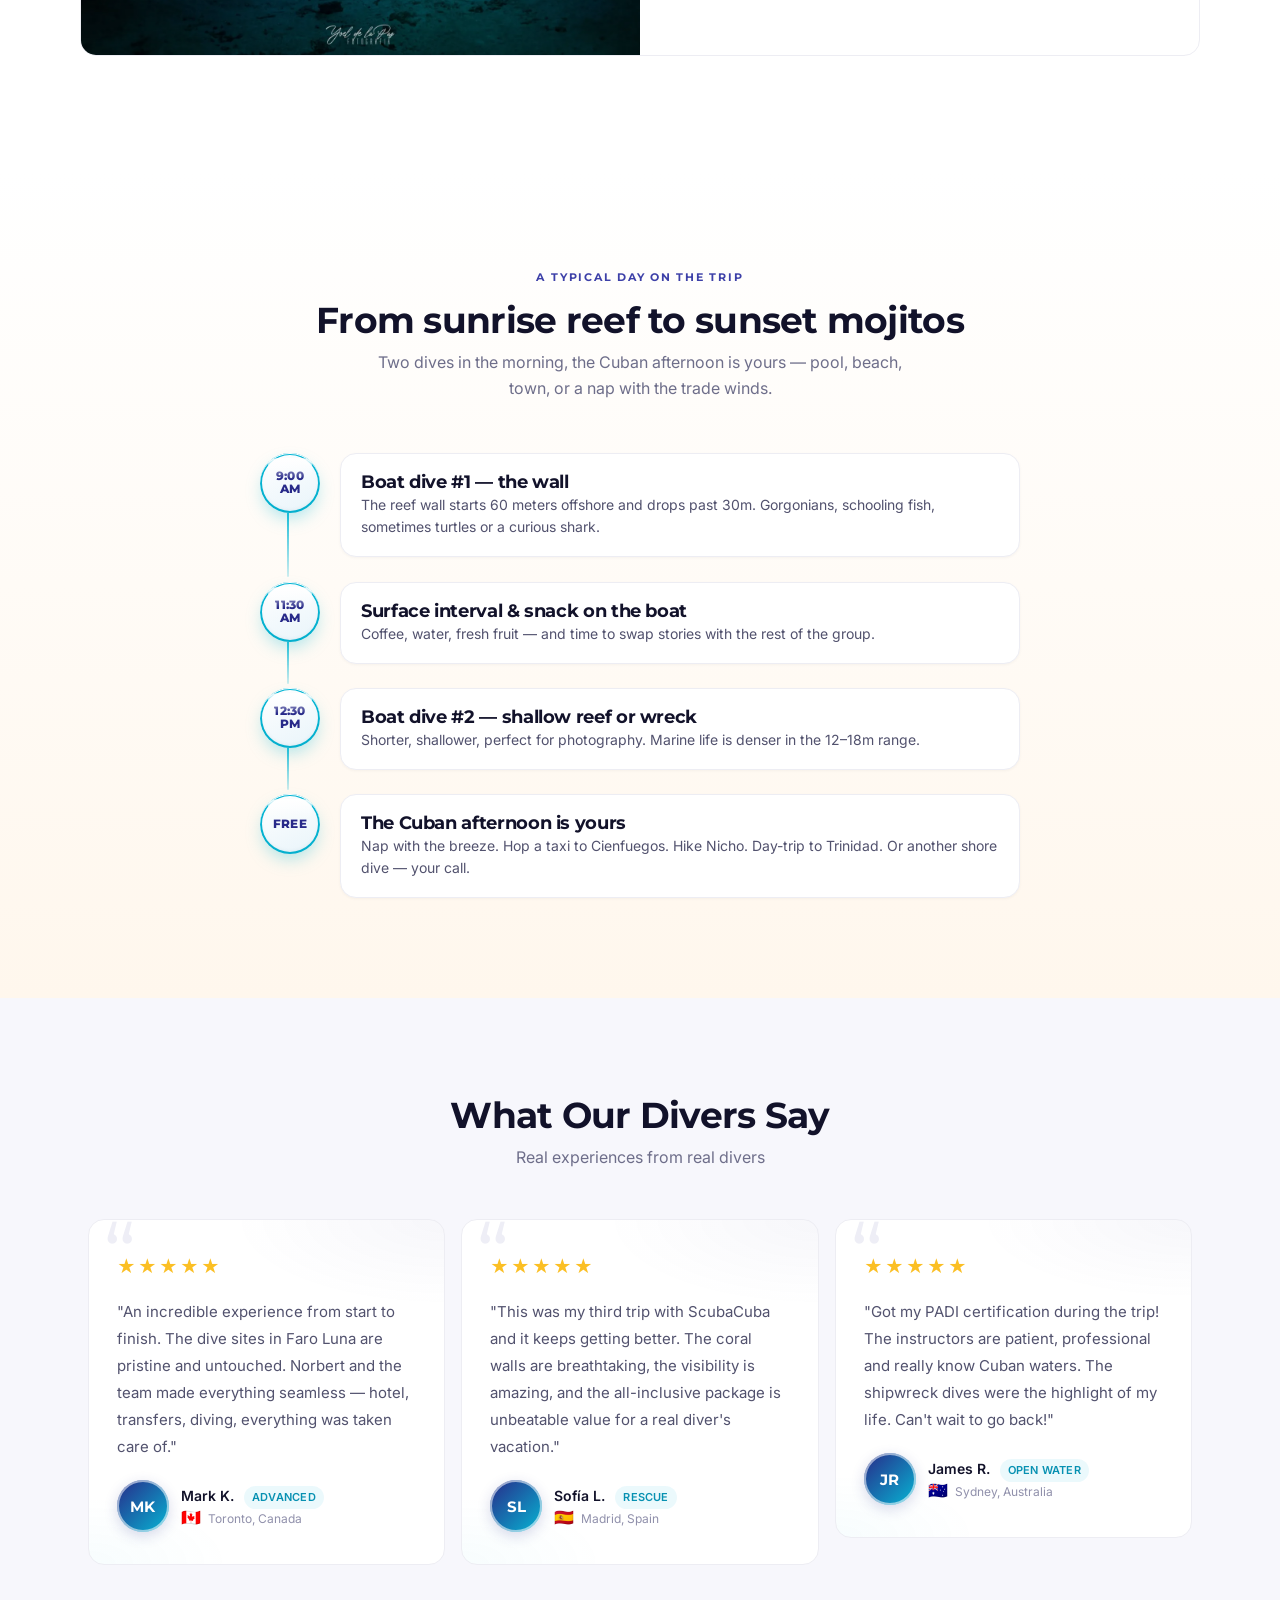
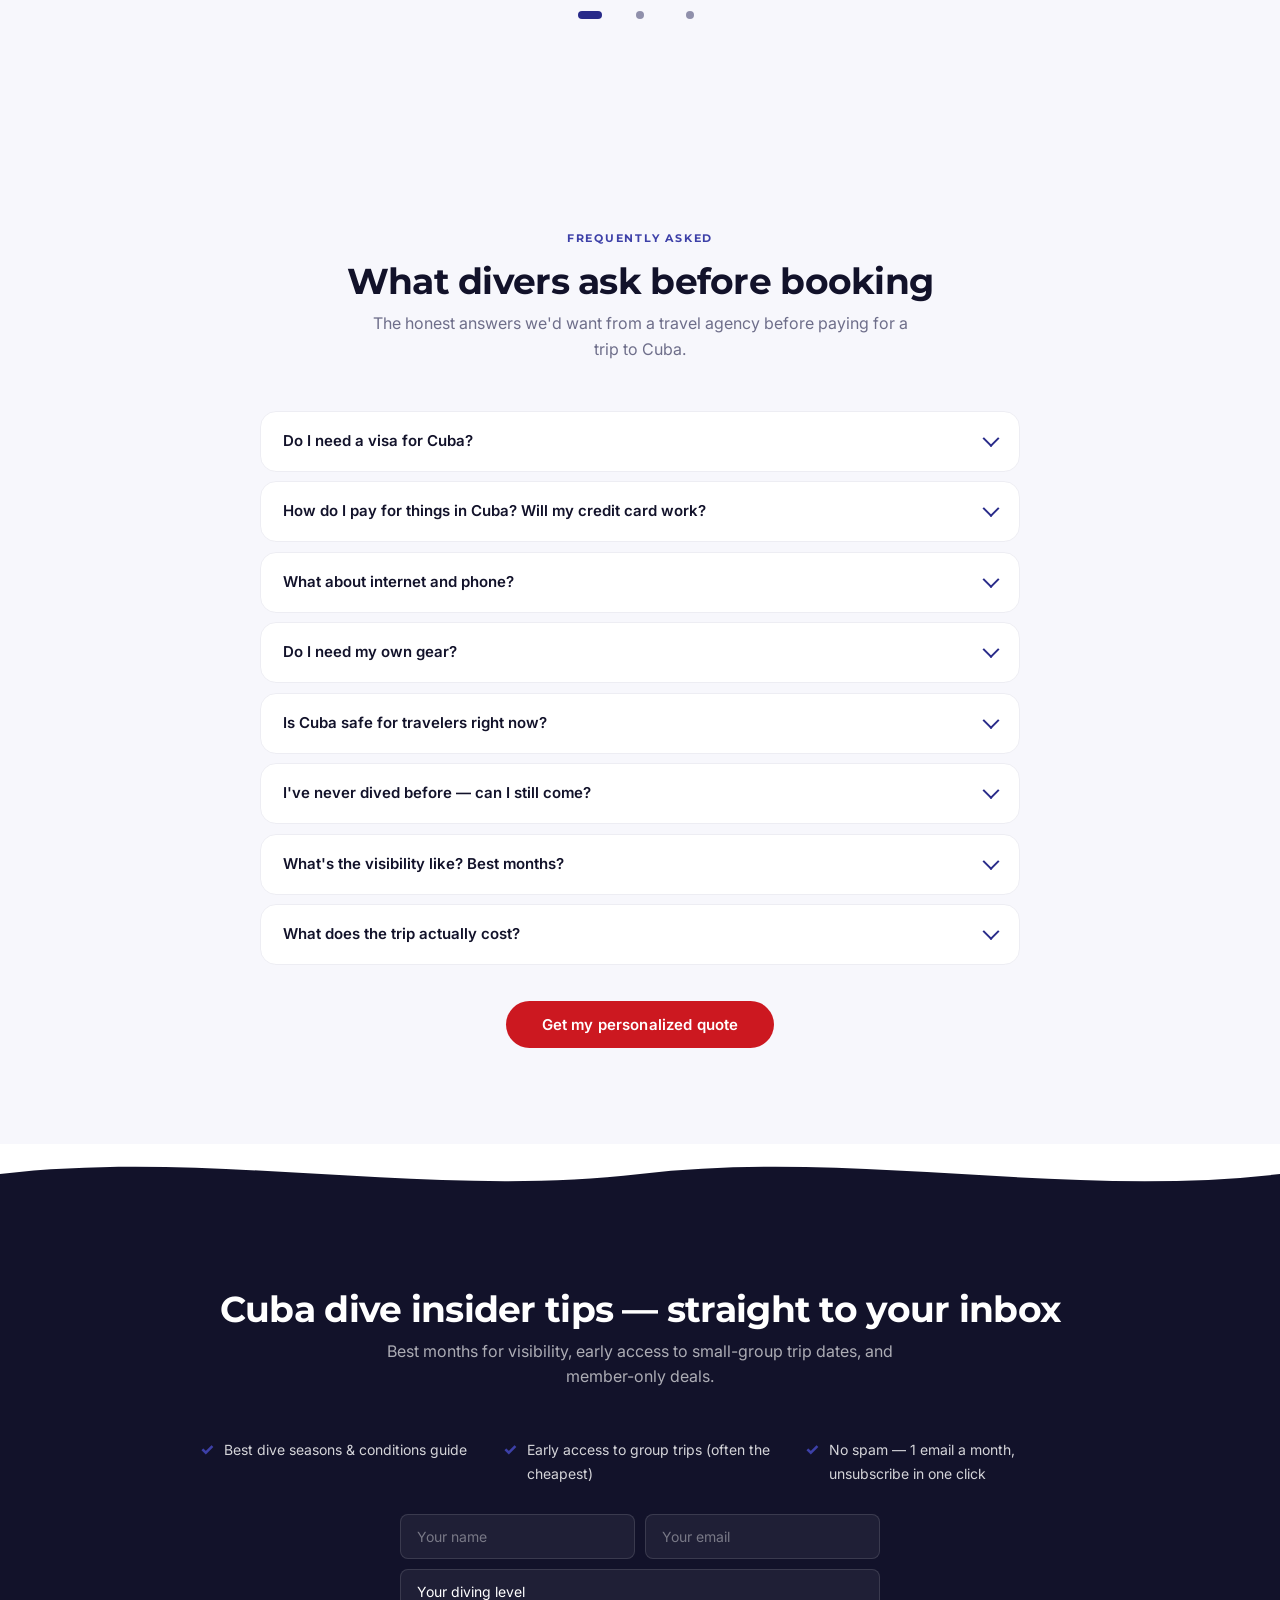
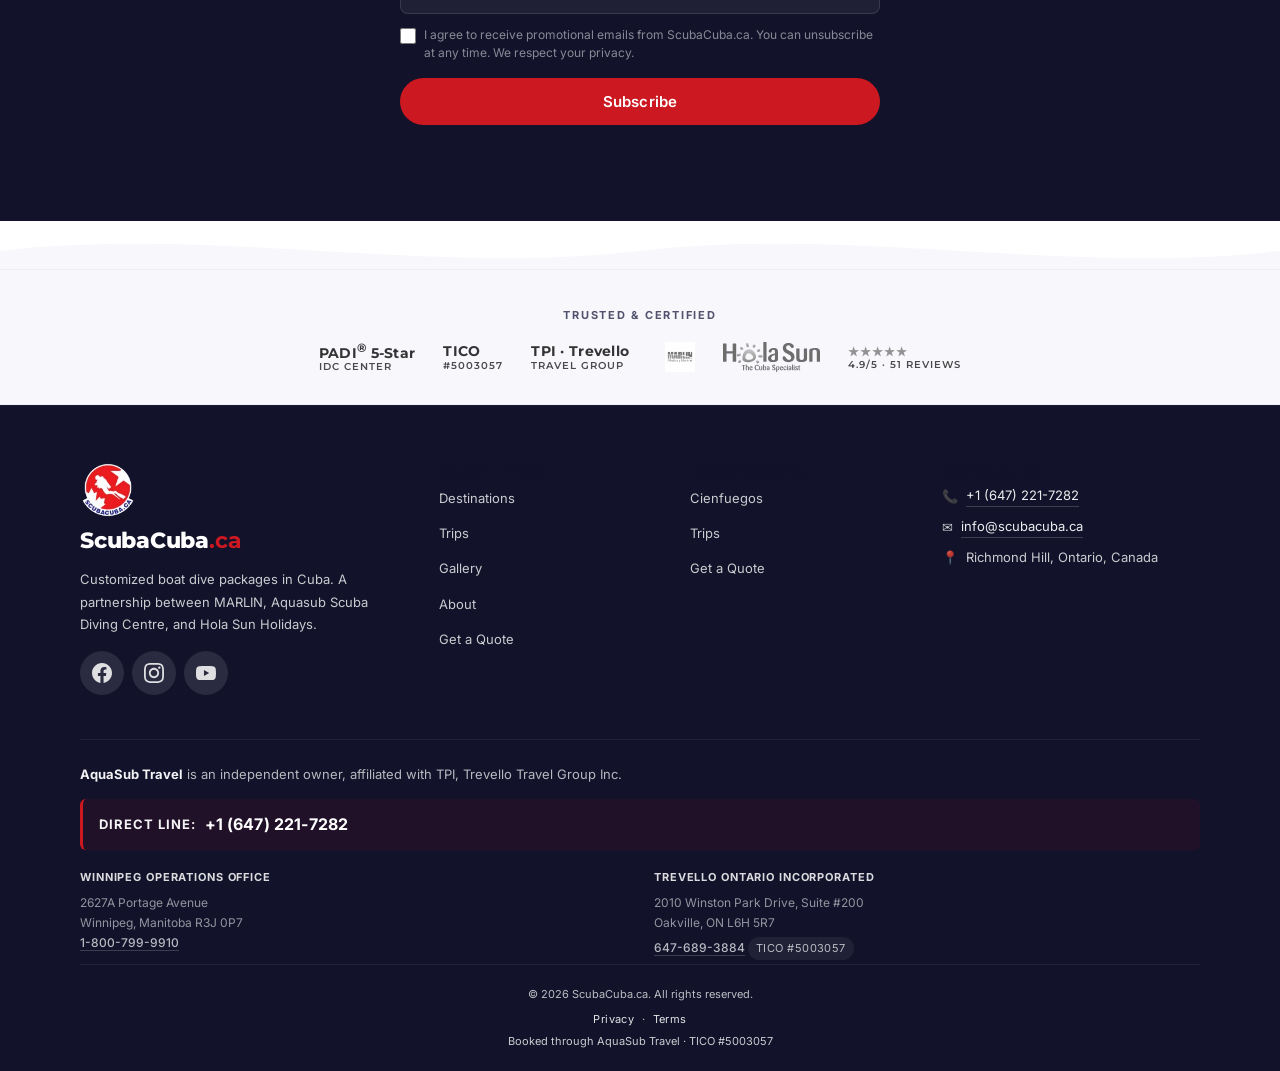
==== commit 7c9a8ea7: "Quote form: submit destination as "Cienfuegos", not "Faro Luna" The radio's visible label was alread" ====
--- a/prototype/index.html
+++ b/prototype/index.html
@@ -46,8 +46,8 @@
     <link rel="prefetch" href="quote.html" as="document">
   <link rel="preload" as="image" href="images/hero-blue-wall.webp" type="image/webp" media="(min-width: 769px)" fetchpriority="high">
   <link rel="preload" as="image" href="images/hero-blue-wall-mobile.webp" type="image/webp" media="(max-width: 768px)" fetchpriority="high">
-  <link rel="stylesheet" href="css/styles.min.css?v=20260725j">
-  <script src="js/i18n.min.js?v=20260725j" defer></script>
+  <link rel="stylesheet" href="css/styles.min.css?v=20260725k">
+  <script src="js/i18n.min.js?v=20260725k" defer></script>
 
   <!-- Structured data: TravelAgency -->
   <script type="application/ld+json">
@@ -786,7 +786,7 @@
     </div>
   </footer>
 
-  <script src="js/main.min.js?v=20260725j" defer></script>
+  <script src="js/main.min.js?v=20260725k" defer></script>
 
   <!-- Cookie consent (PIPEDA-compliant, dismissable) -->
   <div class="cookie-consent" id="cookie-consent" role="dialog" aria-labelledby="cc-title" aria-describedby="cc-desc" hidden>
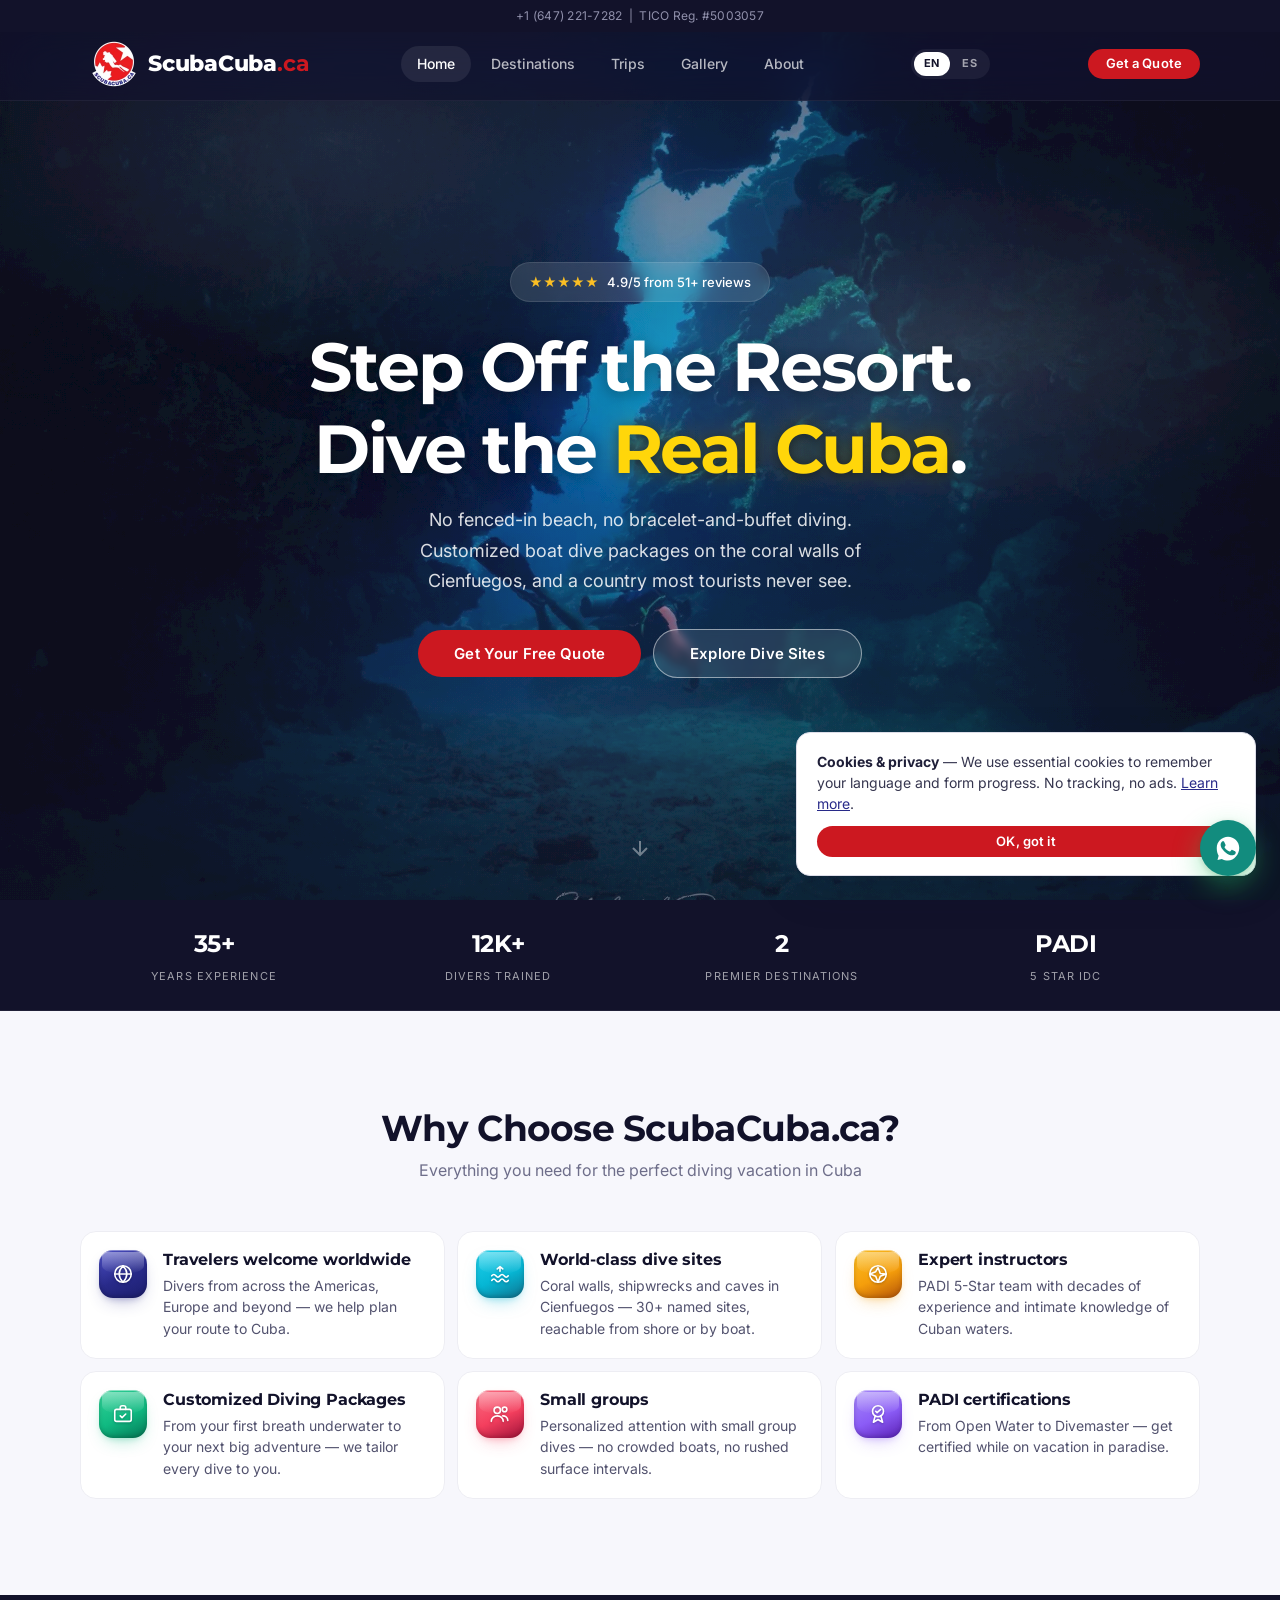
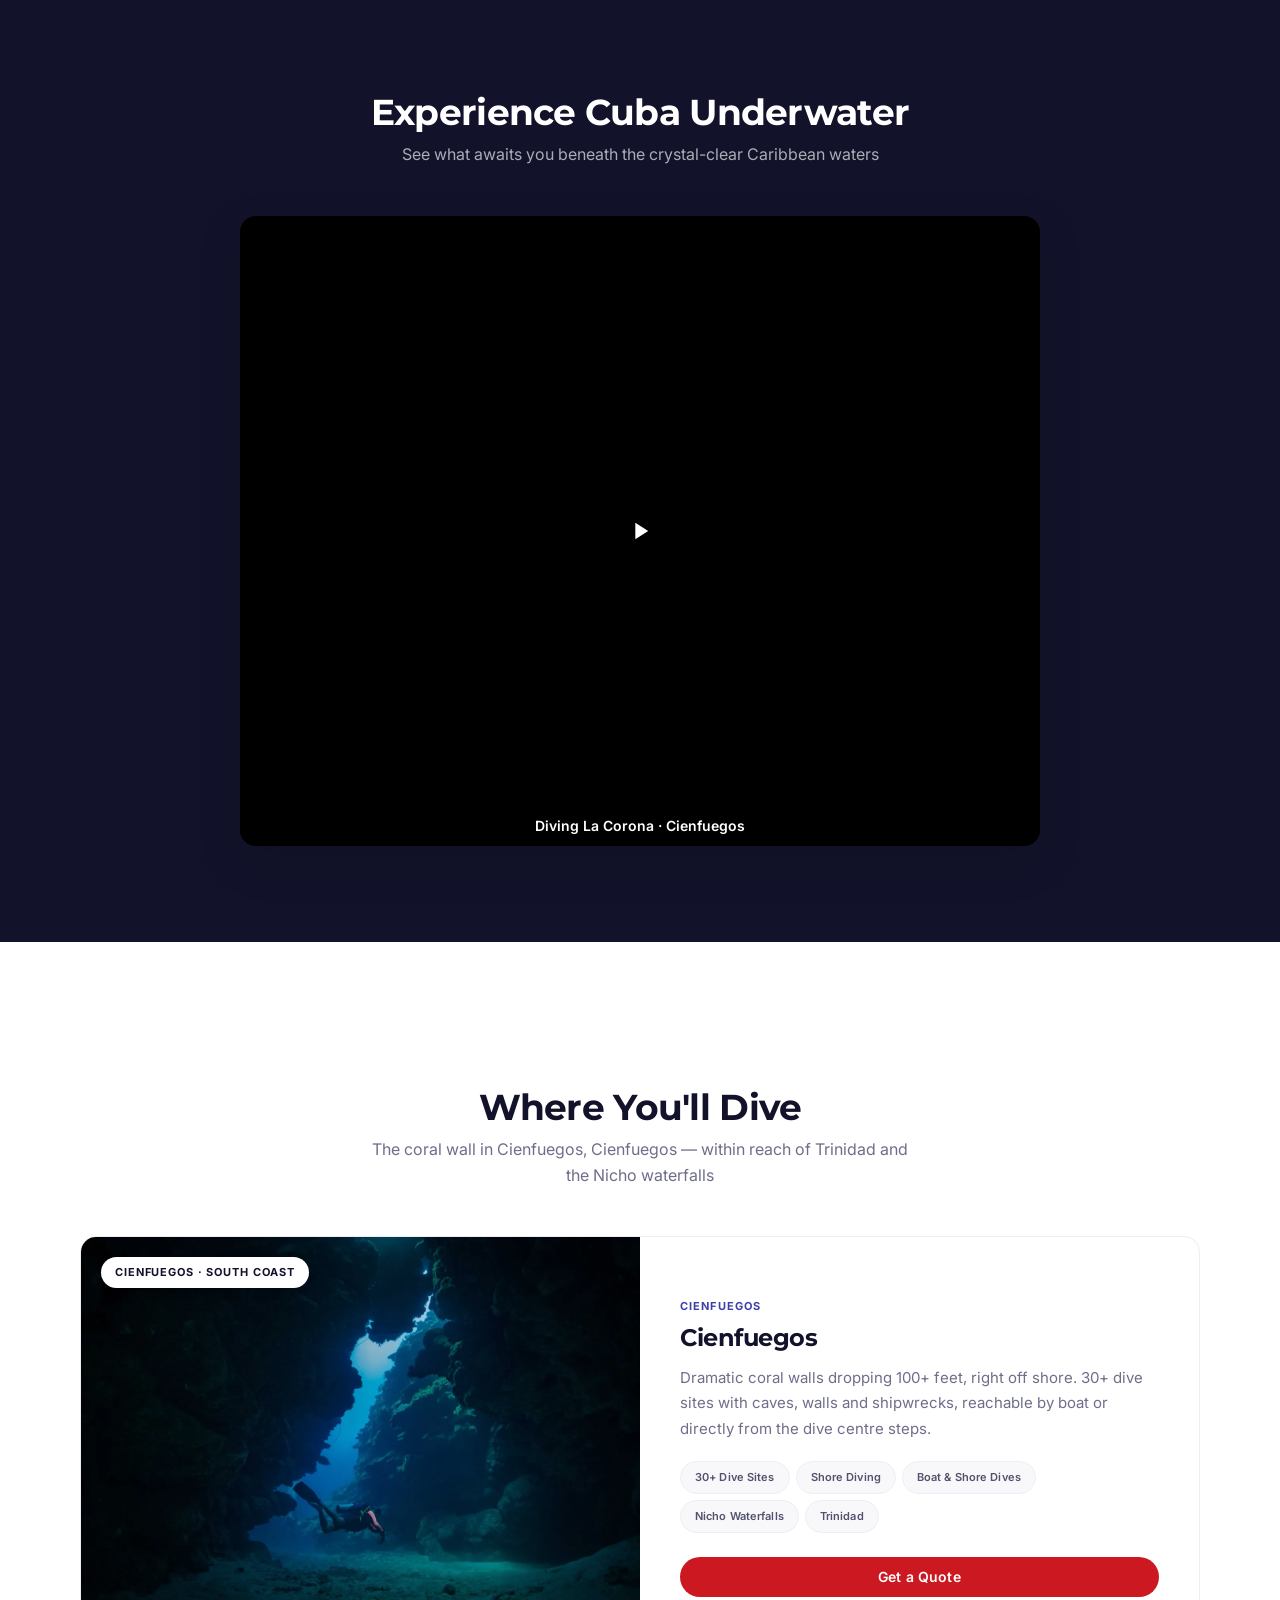
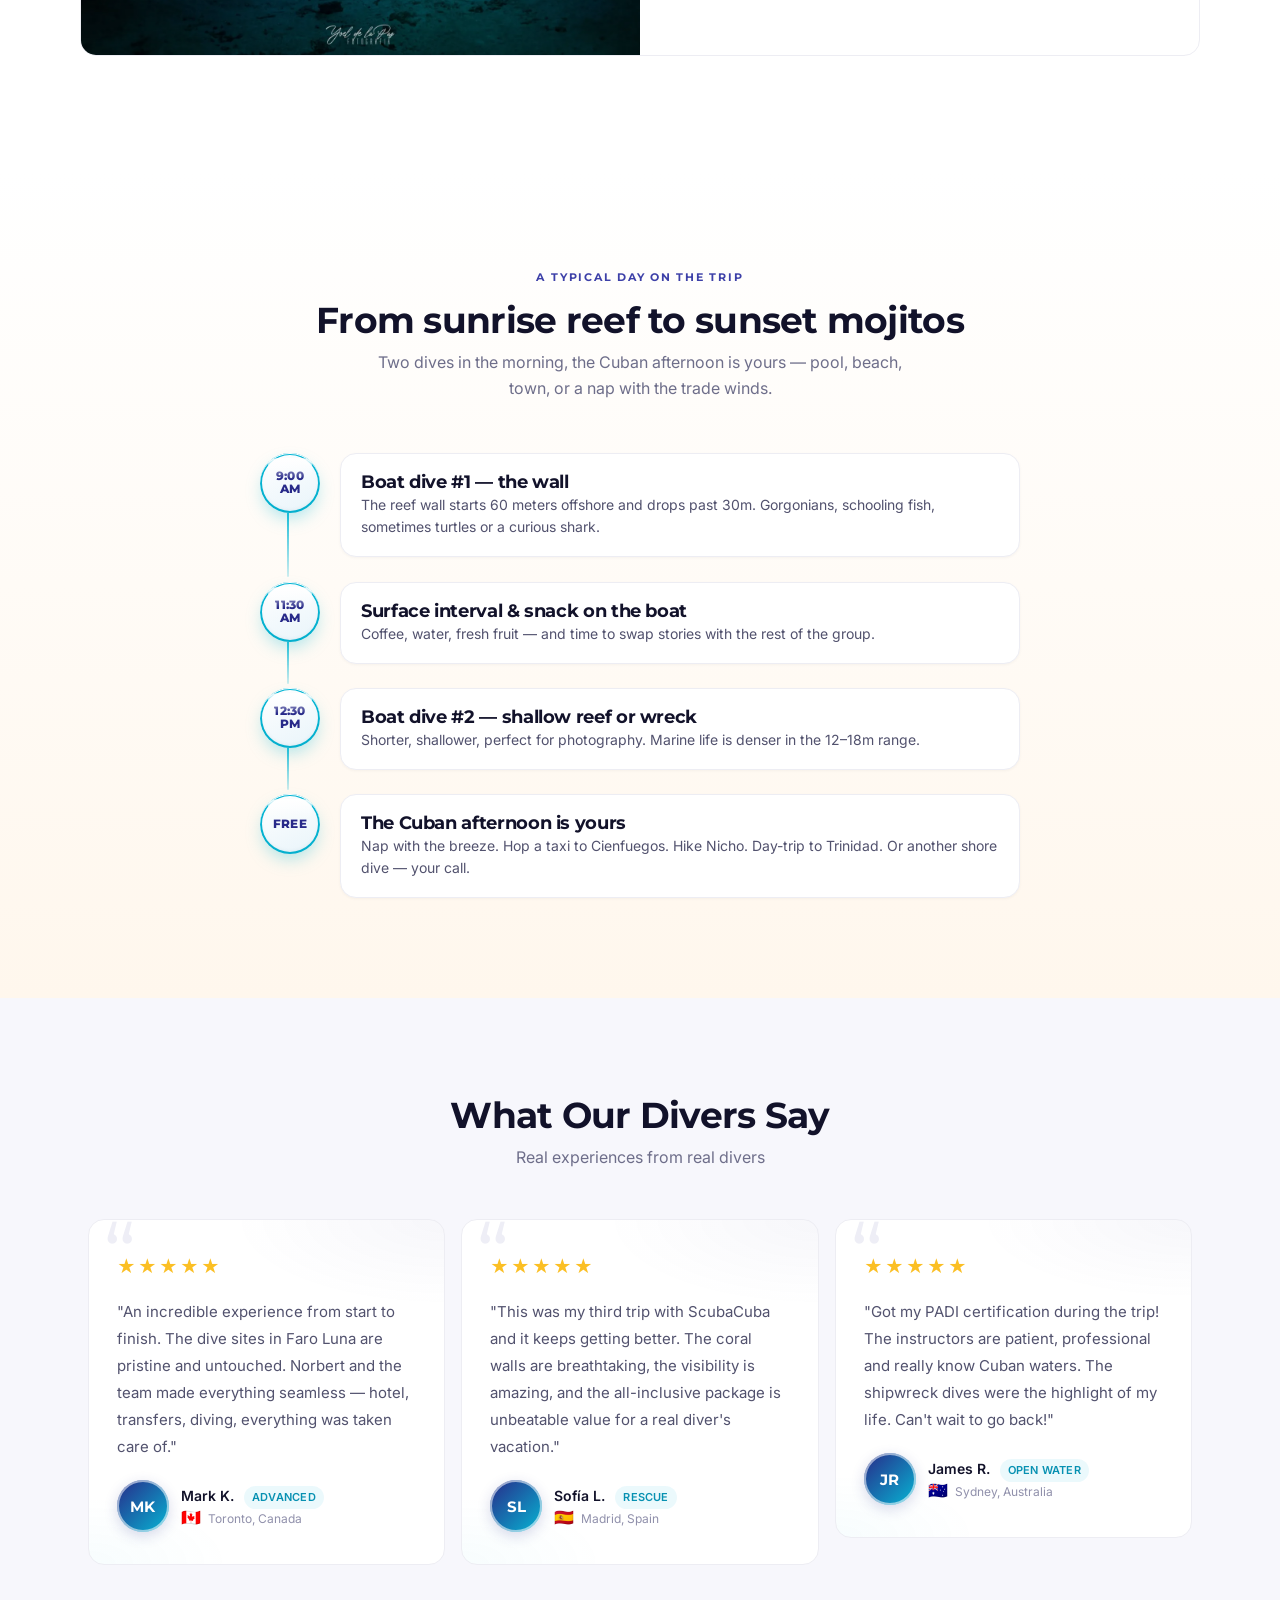
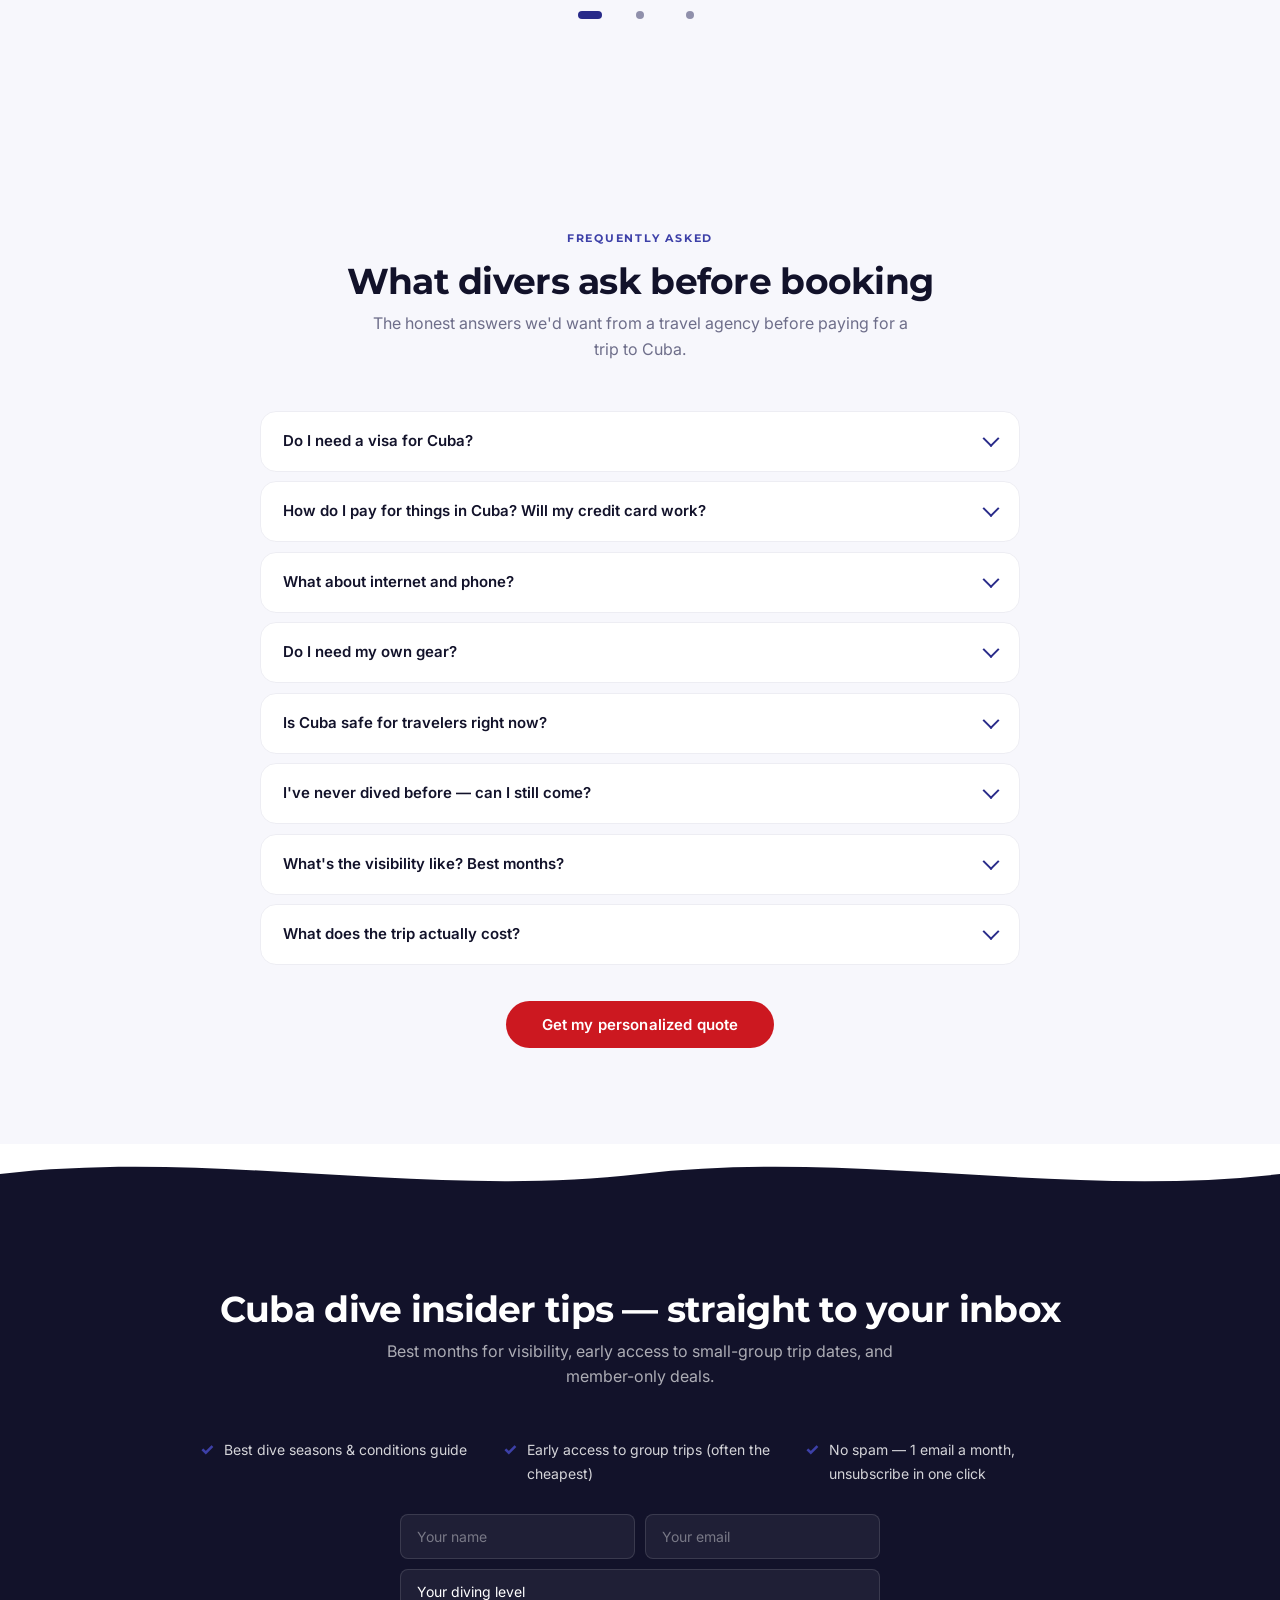
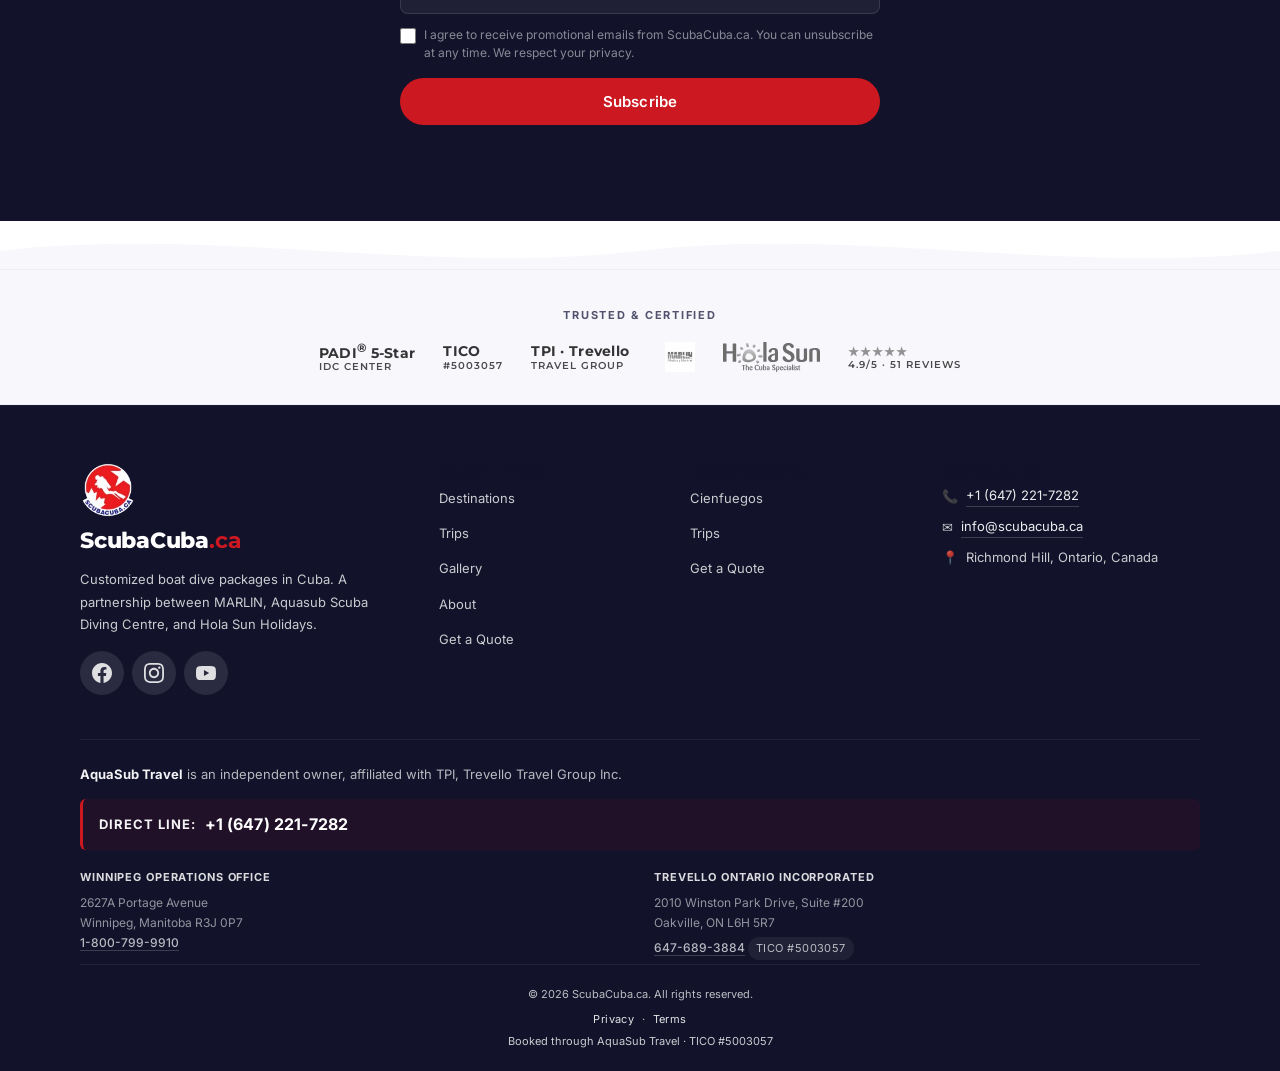
==== commit af1160cd: "Fix Cloudflare Pages redirect loop: switch to clean URLs (/about, not /about.html) Cloudflare Pages " ====
--- a/prototype/index.html
+++ b/prototype/index.html
@@ -43,7 +43,7 @@
   <link rel="preconnect" href="https://fonts.gstatic.com" crossorigin>
   <link rel="preload" href="https://fonts.googleapis.com/css2?family=Inter:wght@400;500;600;700&family=Montserrat:wght@600;700;800&display=swap" as="style" onload="this.onload=null;this.rel='stylesheet'">
   <noscript><link rel="stylesheet" href="https://fonts.googleapis.com/css2?family=Inter:wght@400;500;600;700&family=Montserrat:wght@600;700;800&display=swap"></noscript>
-    <link rel="prefetch" href="quote.html" as="document">
+    <link rel="prefetch" href="/quote" as="document">
   <link rel="preload" as="image" href="images/hero-blue-wall.webp" type="image/webp" media="(min-width: 769px)" fetchpriority="high">
   <link rel="preload" as="image" href="images/hero-blue-wall-mobile.webp" type="image/webp" media="(max-width: 768px)" fetchpriority="high">
   <link rel="stylesheet" href="css/styles.min.css?v=20260725k">
@@ -250,21 +250,21 @@
   <!-- Header -->
   <header class="header">
     <div class="header-inner">
-      <a href="index.html" class="header-logo">
+      <a href="/" class="header-logo">
         <picture><source srcset="images/logo-icon-96.webp" type="image/webp"><img src="images/logo-icon-96.png" width="96" height="96" alt="" class="logo-icon"></picture><span class="logo-wordmark">ScubaCuba<span>.ca</span></span>
       </a>
       <nav class="nav-desktop" aria-label="Main">
-        <a href="index.html" class="active" aria-current="page" data-i18n="nav.home">Home</a>
-        <a href="diving-centers.html" data-i18n="nav.destinations">Destinations</a>
-        <a href="upcoming-trips.html" data-i18n="nav.trips">Trips</a>
-        <a href="gallery.html" data-i18n="nav.gallery">Gallery</a>
-        <a href="about.html" data-i18n="nav.about">About</a>
+        <a href="/" class="active" aria-current="page" data-i18n="nav.home">Home</a>
+        <a href="/diving-centers" data-i18n="nav.destinations">Destinations</a>
+        <a href="/upcoming-trips" data-i18n="nav.trips">Trips</a>
+        <a href="/gallery" data-i18n="nav.gallery">Gallery</a>
+        <a href="/about" data-i18n="nav.about">About</a>
       </nav>
       <div class="lang-toggle" role="group" data-i18n-aria-label="lang.toggle.aria" aria-label="Switch language">
         <button type="button" data-lang-btn="en">EN</button>
         <button type="button" data-lang-btn="es">ES</button>
       </div>
-      <a href="quote.html" class="btn btn-primary btn-sm header-cta" data-i18n="nav.quote">Get a Quote</a>
+      <a href="/quote" class="btn btn-primary btn-sm header-cta" data-i18n="nav.quote">Get a Quote</a>
       <button class="hamburger" type="button" aria-expanded="false" aria-controls="mobile-menu" data-i18n-aria-label="nav.menu.aria" aria-label="Menu">
         <span></span><span></span><span></span>
       </button>
@@ -274,12 +274,12 @@
   <!-- Mobile Menu -->
   <div class="menu-overlay"></div>
   <nav class="mobile-menu" id="mobile-menu" aria-label="Mobile" inert>
-    <a href="index.html" data-i18n="nav.home">Home</a>
-    <a href="diving-centers.html" data-i18n="nav.destinations">Destinations</a>
-    <a href="upcoming-trips.html" data-i18n="nav.trips">Upcoming Trips</a>
-    <a href="gallery.html" data-i18n="nav.gallery">Gallery</a>
-    <a href="about.html" data-i18n="nav.about">About Us</a>
-    <a href="quote.html" class="btn btn-primary" data-i18n="nav.quote.full">Get Your Free Quote</a>
+    <a href="/" data-i18n="nav.home">Home</a>
+    <a href="/diving-centers" data-i18n="nav.destinations">Destinations</a>
+    <a href="/upcoming-trips" data-i18n="nav.trips">Upcoming Trips</a>
+    <a href="/gallery" data-i18n="nav.gallery">Gallery</a>
+    <a href="/about" data-i18n="nav.about">About Us</a>
+    <a href="/quote" class="btn btn-primary" data-i18n="nav.quote.full">Get Your Free Quote</a>
     <a href="tel:+16472217282" class="mobile-menu-phone">
       <svg width="18" height="18" viewBox="0 0 24 24" fill="none" stroke="currentColor" stroke-width="2" stroke-linecap="round" stroke-linejoin="round" aria-hidden="true"><path d="M22 16.92v3a2 2 0 0 1-2.18 2 19.79 19.79 0 0 1-8.63-3.07 19.5 19.5 0 0 1-6-6 19.79 19.79 0 0 1-3.07-8.67A2 2 0 0 1 4.11 2h3a2 2 0 0 1 2 1.72c.127.96.361 1.903.7 2.81a2 2 0 0 1-.45 2.11L8.09 9.91a16 16 0 0 0 6 6l1.27-1.27a2 2 0 0 1 2.11-.45c.907.339 1.85.573 2.81.7A2 2 0 0 1 22 16.92z"/></svg>
       <span data-i18n="mobile.phone">+1 (647) 221-7282</span>
@@ -313,8 +313,8 @@
       <h1 data-i18n="home.hero.title">Step Off the Resort. Dive the <span>Real Cuba</span>.</h1>
       <p data-i18n="home.hero.subtitle">No fenced-in beach, no bracelet-and-buffet diving. Customized boat dive packages on the coral walls of Cienfuegos, and a country most tourists never see.</p>
       <div class="hero-buttons">
-        <a href="quote.html" class="btn btn-primary btn-lg" data-i18n="home.hero.cta1">Get Your Free Quote</a>
-        <a href="diving-centers.html" class="btn btn-outline btn-lg" data-i18n="home.hero.cta2">Explore Dive Sites</a>
+        <a href="/quote" class="btn btn-primary btn-lg" data-i18n="home.hero.cta1">Get Your Free Quote</a>
+        <a href="/diving-centers" class="btn btn-outline btn-lg" data-i18n="home.hero.cta2">Explore Dive Sites</a>
       </div>
     </div>
     <div class="hero-scroll">
@@ -453,7 +453,7 @@
             <span data-i18n="home.dest.faroluna.tag4">Nicho Waterfalls</span>
             <span data-i18n="home.dest.faroluna.tag5">Trinidad</span>
           </div>
-          <a href="quote.html" class="btn btn-primary" data-i18n="home.dest.faroluna.cta">Get a Quote</a>
+          <a href="/quote" class="btn btn-primary" data-i18n="home.dest.faroluna.cta">Get a Quote</a>
         </div>
       </div>
     </div>
@@ -618,7 +618,7 @@
         </details>
       </div>
       <div style="text-align:center;margin-top:36px;">
-        <a href="quote.html" class="btn btn-primary btn-lg" data-i18n="home.faq.cta">Get my personalized quote</a>
+        <a href="/quote" class="btn btn-primary btn-lg" data-i18n="home.faq.cta">Get my personalized quote</a>
       </div>
     </div>
   </section>
@@ -671,7 +671,7 @@
 
   <!-- Sticky mobile CTA bar -->
   <div class="mobile-cta-bar is-hidden">
-    <a href="quote.html" class="mcta-quote" data-i18n-aria-label="nav.quote.full" aria-label="Get a quote">
+    <a href="/quote" class="mcta-quote" data-i18n-aria-label="nav.quote.full" aria-label="Get a quote">
       <span class="mcta-label" data-i18n="cta.quote.mobile">Get a free quote</span>
     </a>
     <a href="https://wa.me/16472217282" class="mcta-whatsapp" data-i18n-aria-label="cta.whatsapp.aria" aria-label="WhatsApp">
@@ -685,7 +685,7 @@
   </div>
 
     <!-- Floating desktop scroll CTA (home only) -->
-  <a href="quote.html" class="scroll-cta" id="scroll-cta" data-i18n-aria-label="nav.quote.full" aria-label="Get a free quote">
+  <a href="/quote" class="scroll-cta" id="scroll-cta" data-i18n-aria-label="nav.quote.full" aria-label="Get a free quote">
     <span class="sc-icon" aria-hidden="true"><svg aria-hidden="true" viewBox="0 0 24 24" fill="none" stroke="currentColor" stroke-width="2.5" stroke-linecap="round" stroke-linejoin="round"><path d="M5 12l5 5L20 7"/></svg></span>
     <span class="sc-stack"><span data-i18n="cta.scroll.title">Free quote</span><span class="sc-sub" data-i18n="cta.scroll.sub">Reply in 24h</span></span>
   </a>
@@ -733,19 +733,19 @@
         <div>
           <h3 data-i18n="footer.quicklinks">Quick Links</h3>
           <ul class="footer-links">
-            <li><a href="diving-centers.html" data-i18n="nav.destinations">Destinations</a></li>
-            <li><a href="upcoming-trips.html" data-i18n="nav.trips">Upcoming Trips</a></li>
-            <li><a href="gallery.html" data-i18n="nav.gallery">Gallery</a></li>
-            <li><a href="about.html" data-i18n="nav.about">About Us</a></li>
-            <li><a href="quote.html" data-i18n="nav.quote">Get a Quote</a></li>
+            <li><a href="/diving-centers" data-i18n="nav.destinations">Destinations</a></li>
+            <li><a href="/upcoming-trips" data-i18n="nav.trips">Upcoming Trips</a></li>
+            <li><a href="/gallery" data-i18n="nav.gallery">Gallery</a></li>
+            <li><a href="/about" data-i18n="nav.about">About Us</a></li>
+            <li><a href="/quote" data-i18n="nav.quote">Get a Quote</a></li>
           </ul>
         </div>
         <div>
           <h3 data-i18n="footer.destinations">Destinations</h3>
           <ul class="footer-links">
-            <li><a href="diving-centers.html">Cienfuegos</a></li>
-            <li><a href="upcoming-trips.html" data-i18n="nav.trips">Upcoming Trips</a></li>
-            <li><a href="quote.html" data-i18n="nav.quote">Plan Your Trip</a></li>
+            <li><a href="/diving-centers">Cienfuegos</a></li>
+            <li><a href="/upcoming-trips" data-i18n="nav.trips">Upcoming Trips</a></li>
+            <li><a href="/quote" data-i18n="nav.quote">Plan Your Trip</a></li>
           </ul>
         </div>
         <div class="footer-contact">
@@ -777,9 +777,9 @@
       <div class="footer-bottom">
         <span data-i18n="footer.copyright">&copy; 2026 ScubaCuba.ca. All rights reserved.</span>
         <span class="footer-legal-links">
-          <a href="privacy.html" data-i18n="footer.privacy">Privacy</a>
+          <a href="/privacy" data-i18n="footer.privacy">Privacy</a>
           &middot;
-          <a href="terms.html" data-i18n="footer.terms">Terms</a>
+          <a href="/terms" data-i18n="footer.terms">Terms</a>
         </span>
         <span class="tico" data-i18n="footer.tico.short">Booked through AquaSub Travel &middot; TICO #5003057</span>
       </div>
@@ -792,7 +792,7 @@
   <div class="cookie-consent" id="cookie-consent" role="dialog" aria-labelledby="cc-title" aria-describedby="cc-desc" hidden>
     <p id="cc-desc"><strong id="cc-title" data-i18n="cookie.title">Cookies &amp; privacy</strong> &mdash;
       <span data-i18n="cookie.body">We use essential cookies to remember your language and form progress. No tracking, no ads.</span>
-      <a href="privacy.html" data-i18n="cookie.learn">Learn more</a>.</p>
+      <a href="/privacy" data-i18n="cookie.learn">Learn more</a>.</p>
     <div class="cookie-consent-actions">
       <button type="button" class="btn btn-primary btn-sm" id="cc-accept" data-i18n="cookie.accept">OK, got it</button>
     </div>
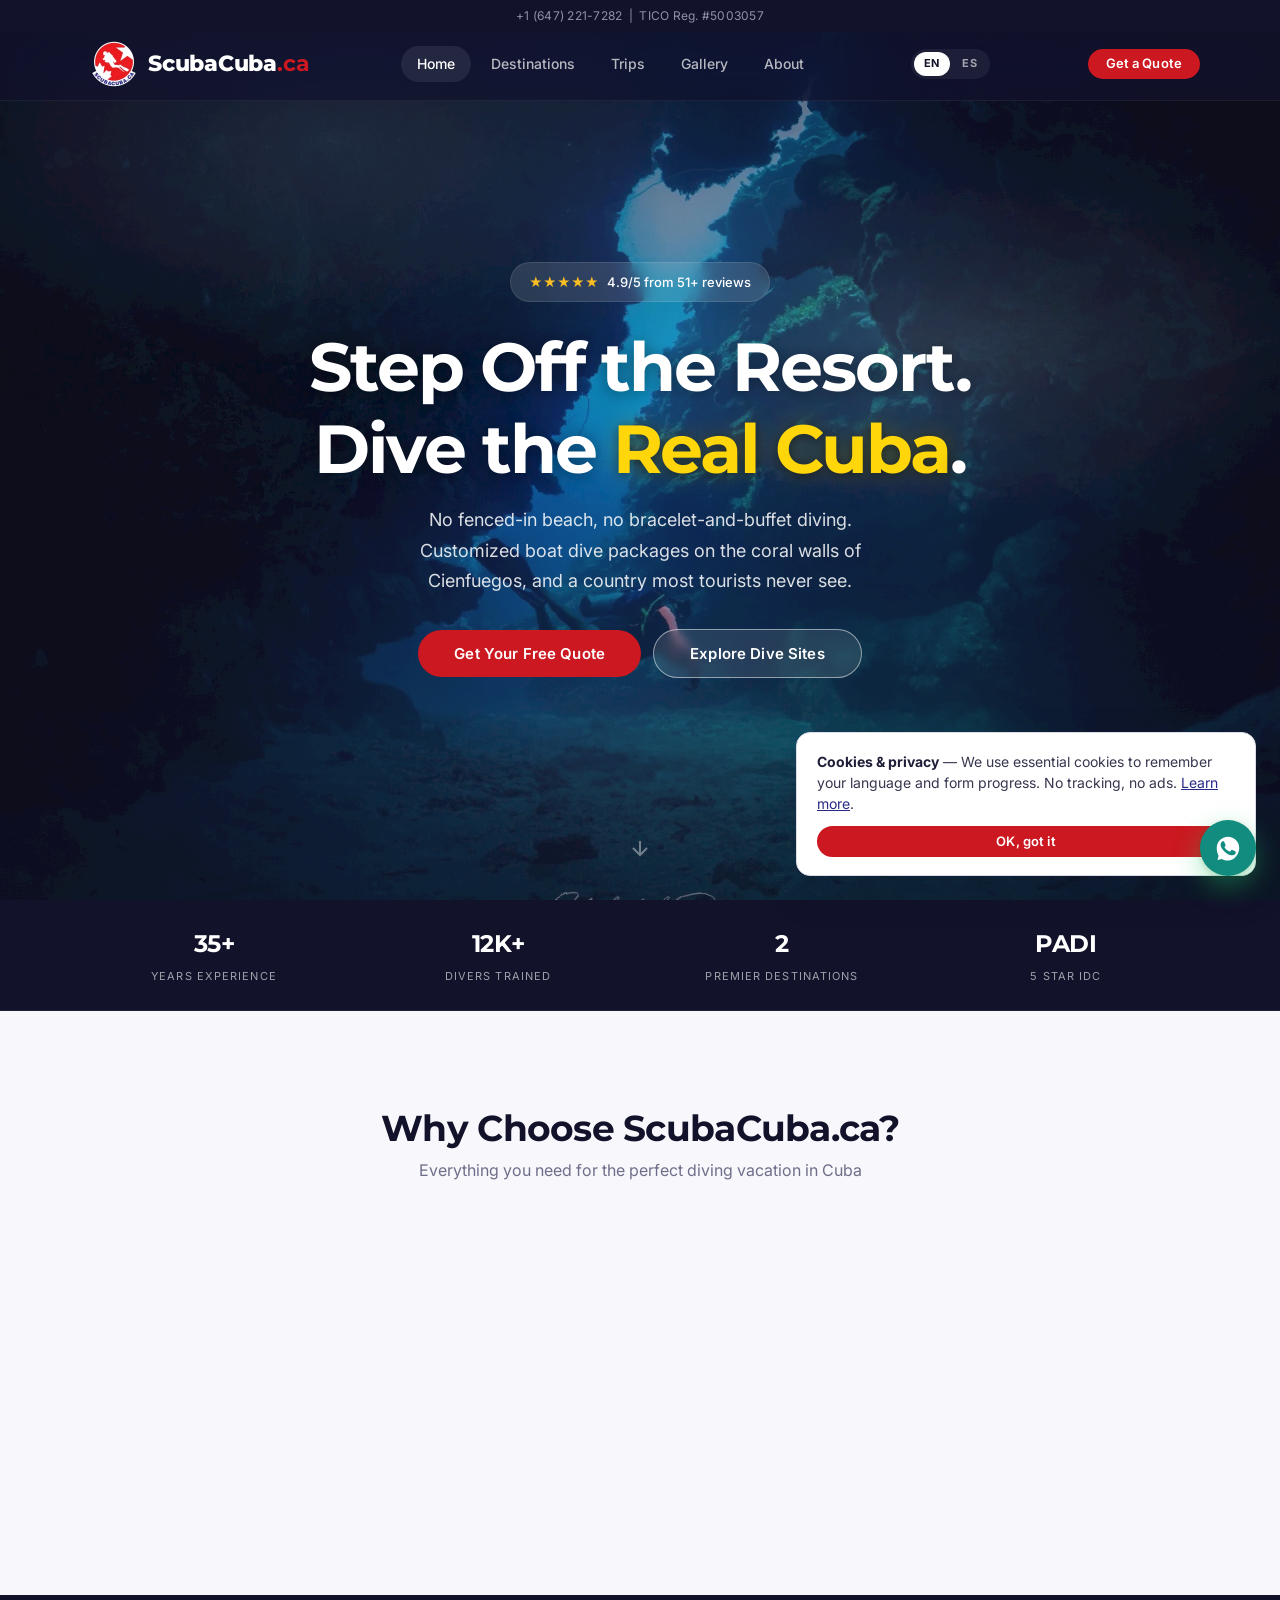
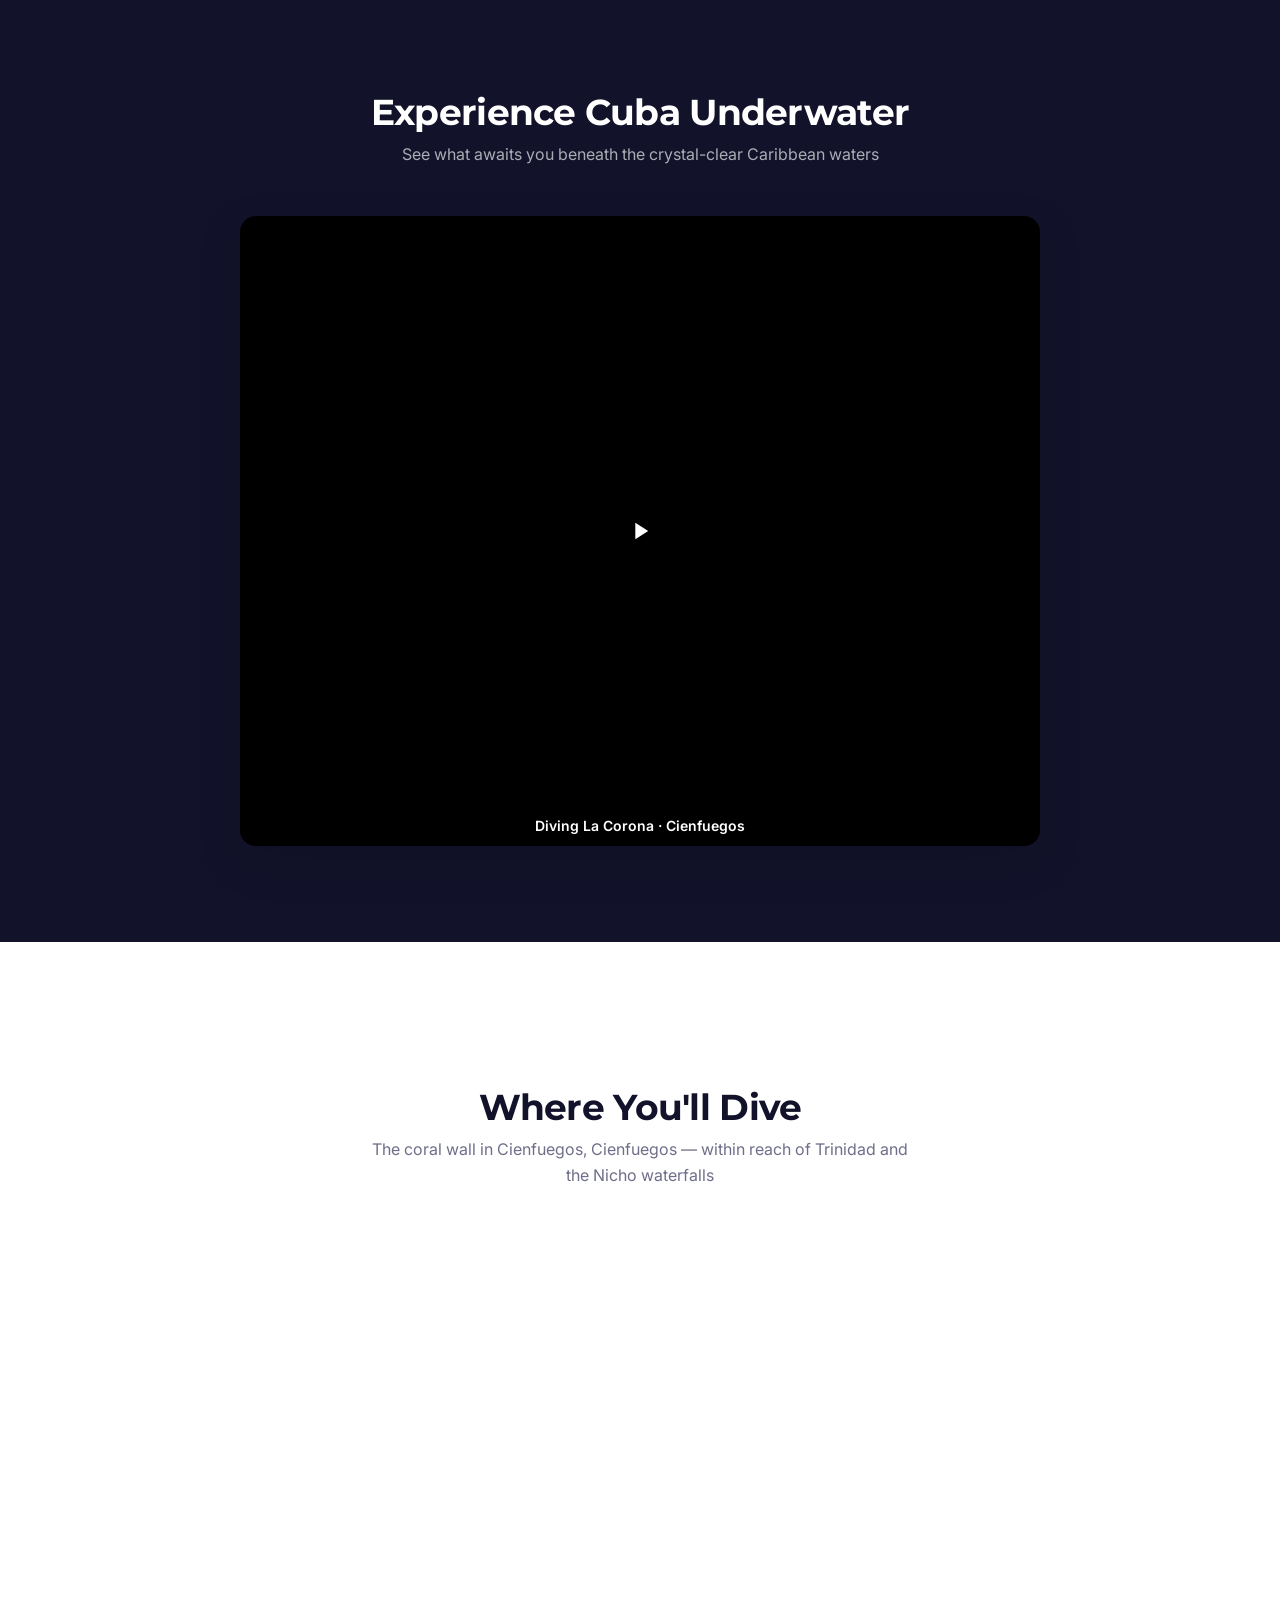
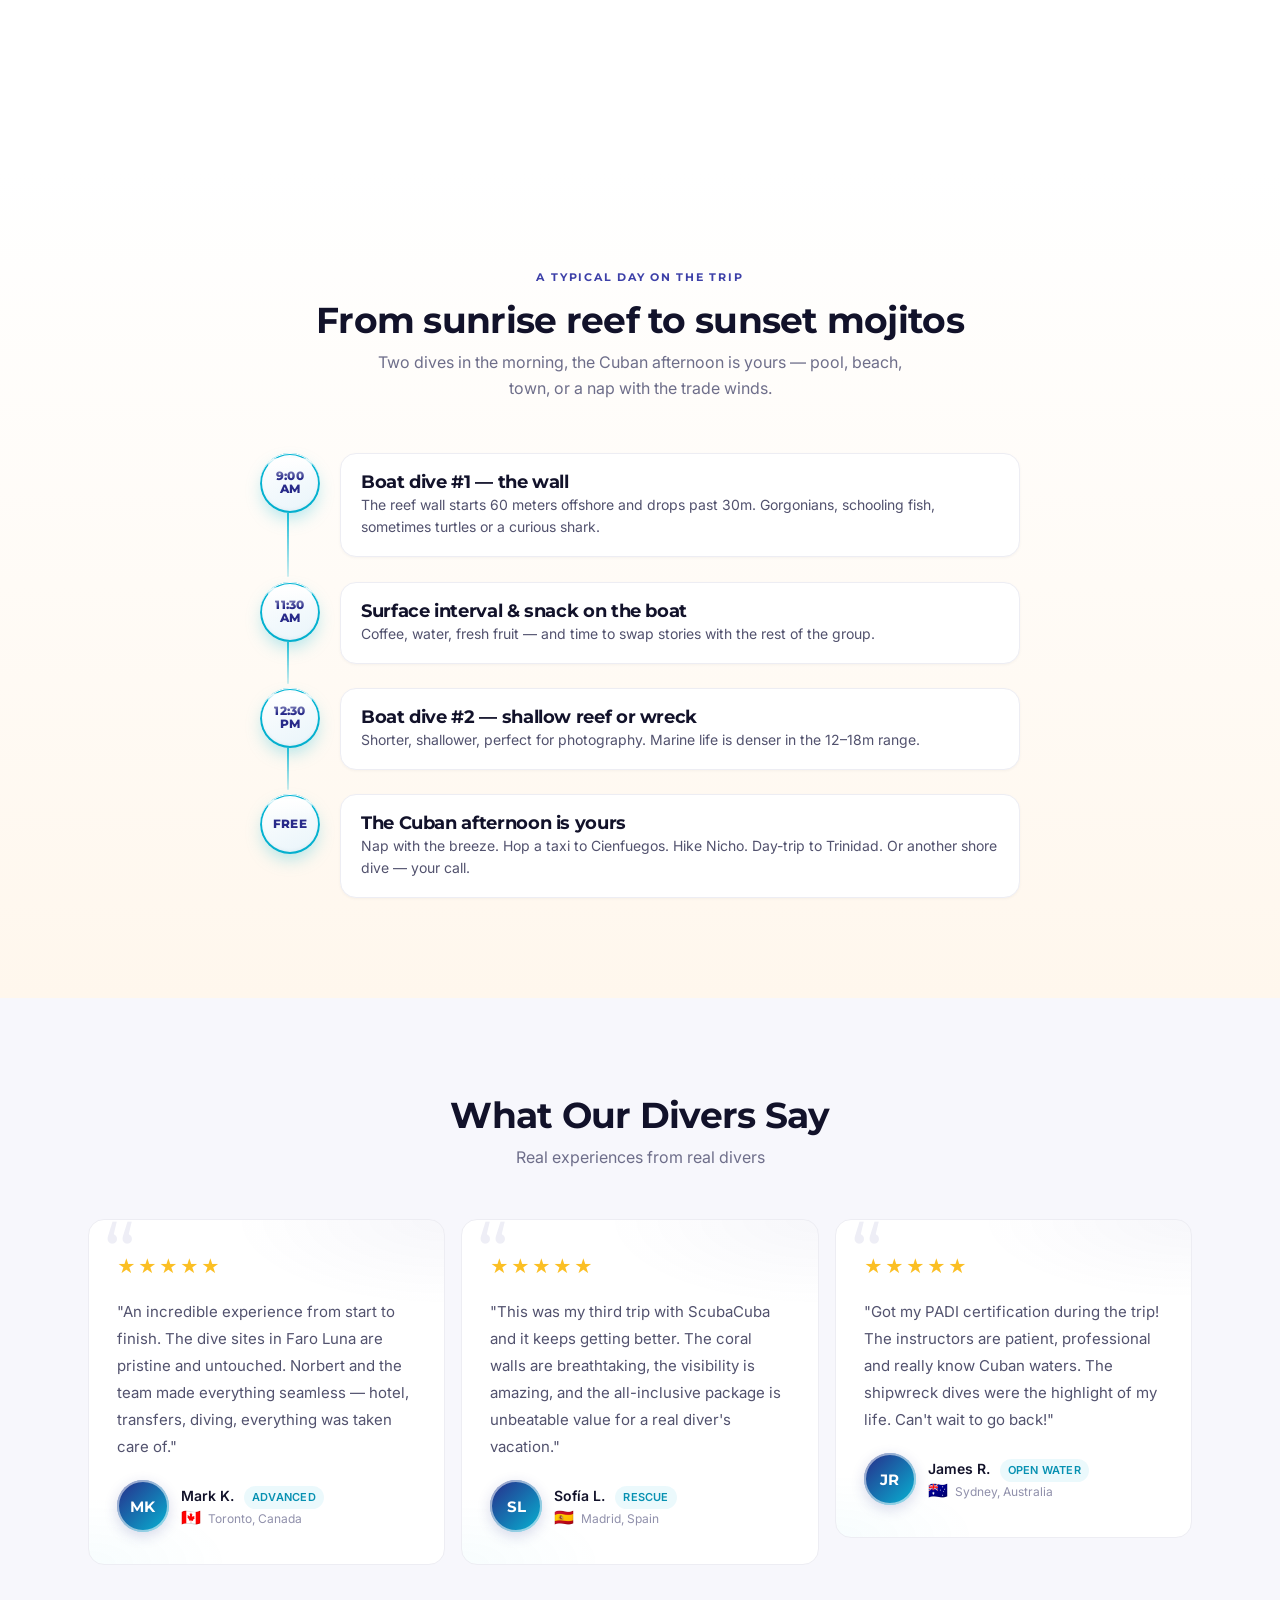
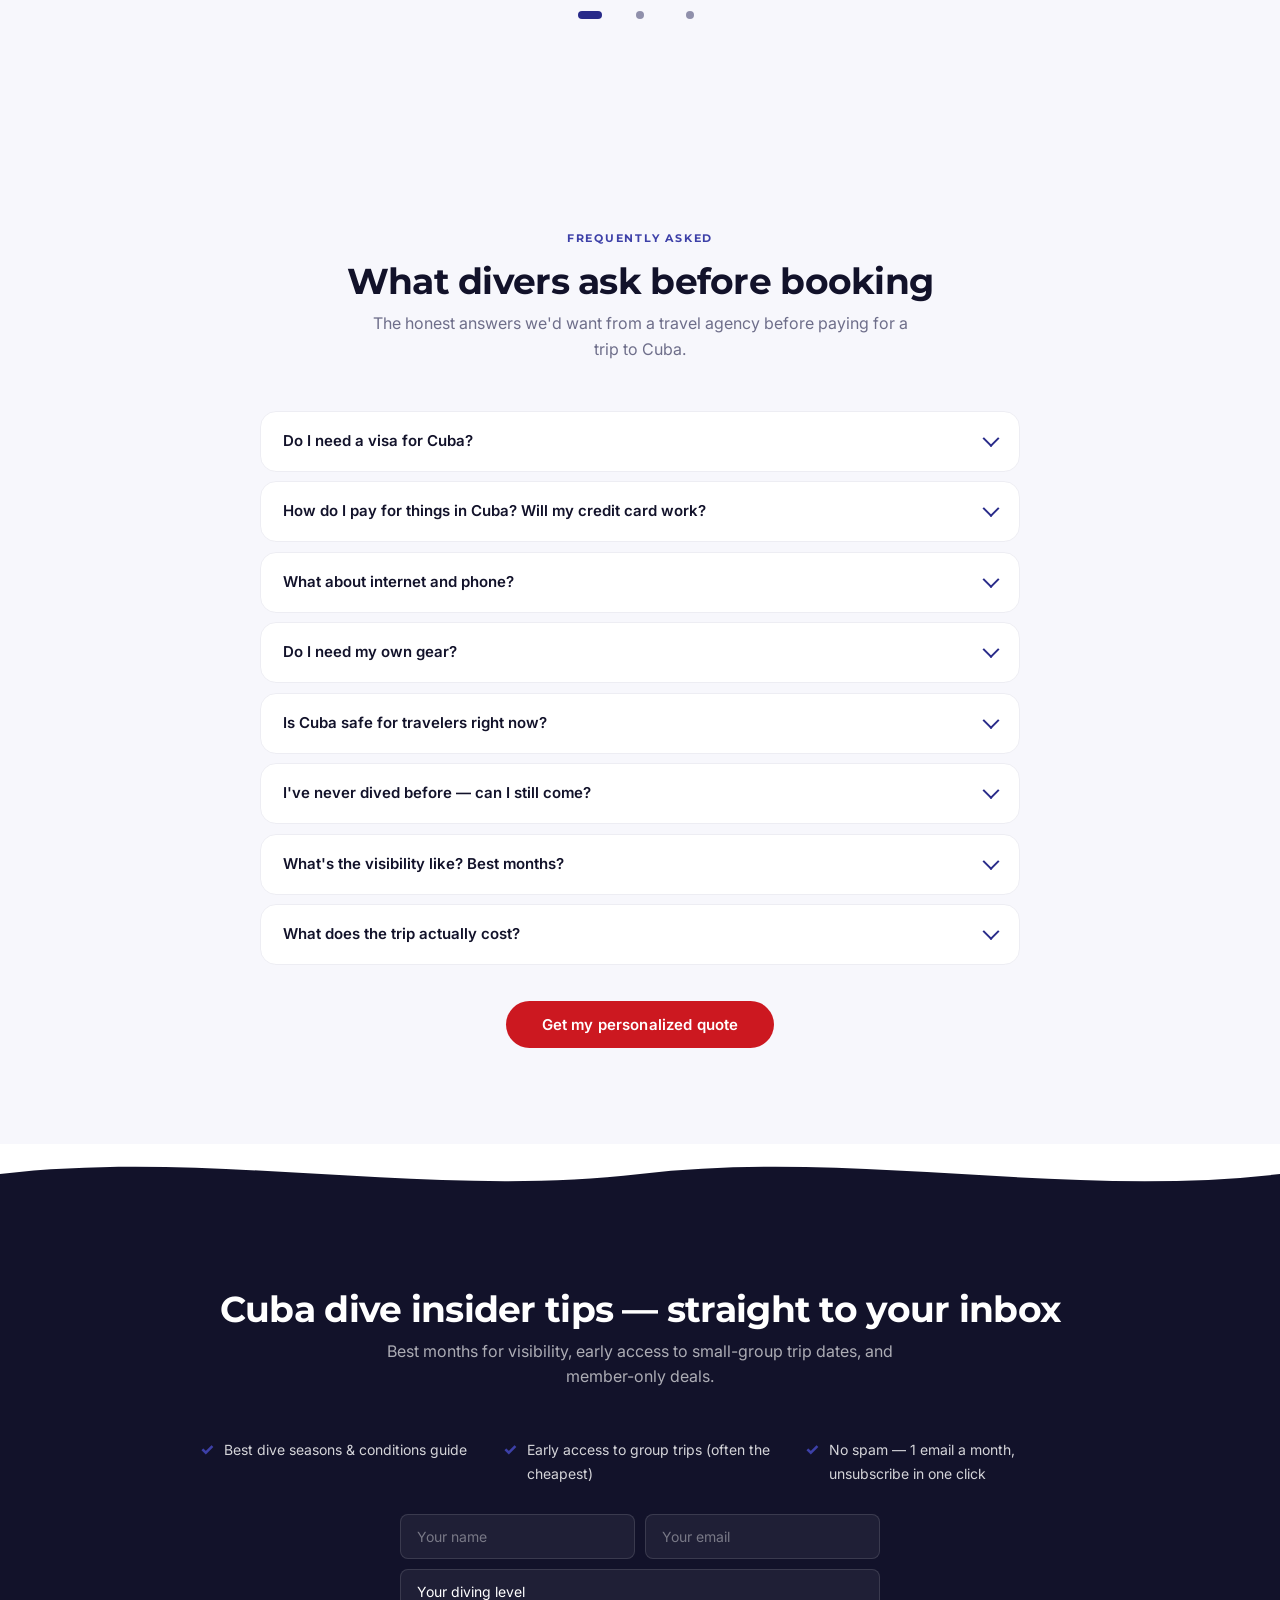
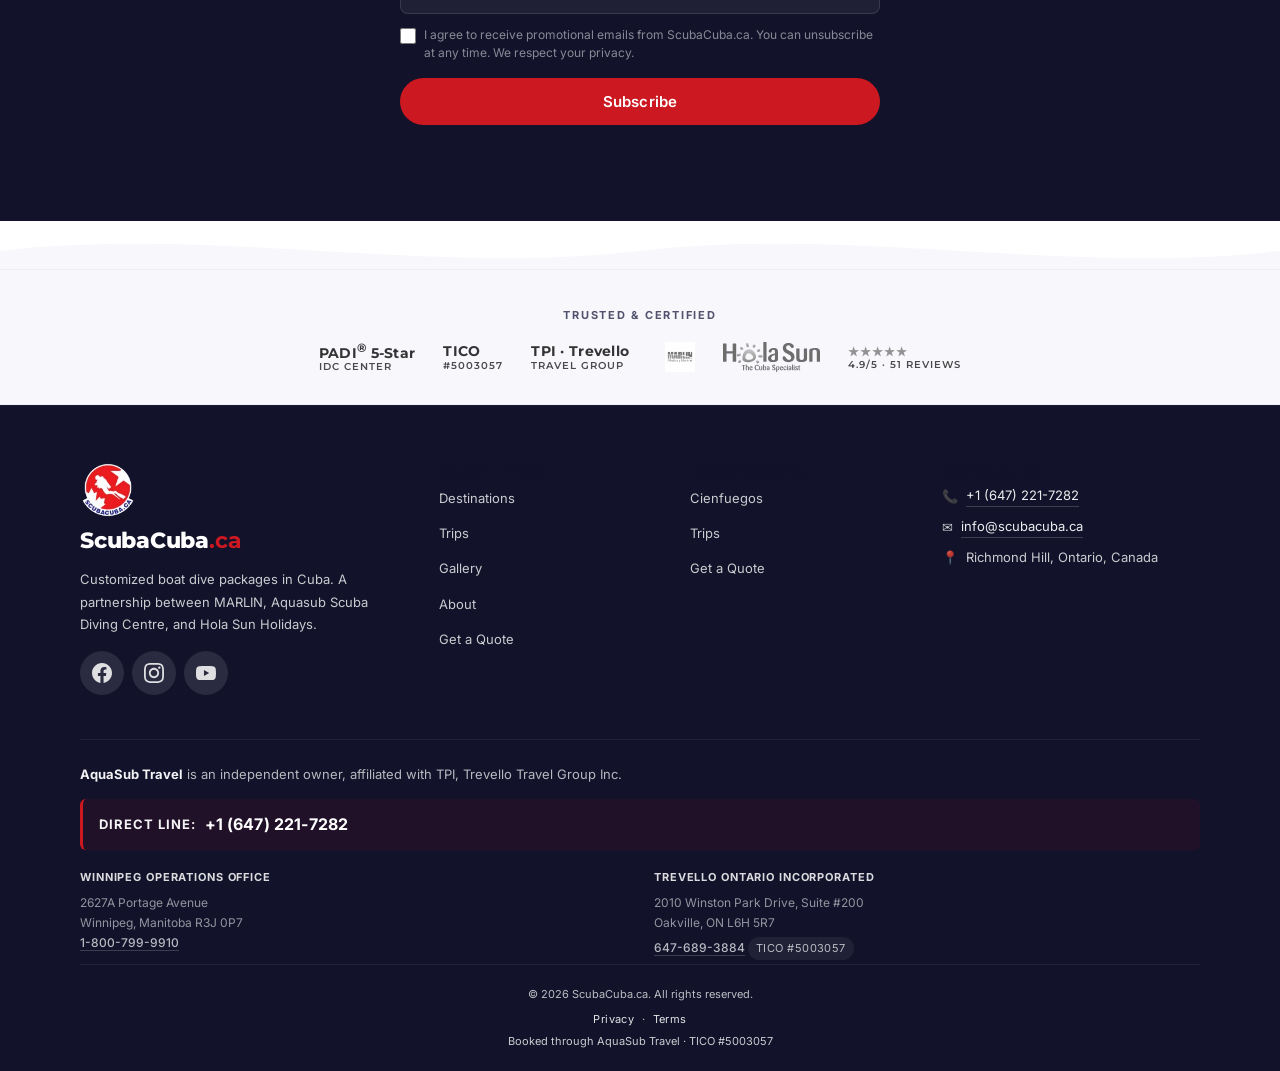
==== commit c0efe24b: "Forms: replace Netlify Forms with a Cloudflare Pages Function Since the move to Cloudflare Pages the" ====
--- a/prototype/index.html
+++ b/prototype/index.html
@@ -46,8 +46,8 @@
     <link rel="prefetch" href="/quote" as="document">
   <link rel="preload" as="image" href="images/hero-blue-wall.webp" type="image/webp" media="(min-width: 769px)" fetchpriority="high">
   <link rel="preload" as="image" href="images/hero-blue-wall-mobile.webp" type="image/webp" media="(max-width: 768px)" fetchpriority="high">
-  <link rel="stylesheet" href="css/styles.min.css?v=20260725k">
-  <script src="js/i18n.min.js?v=20260725k" defer></script>
+  <link rel="stylesheet" href="css/styles.min.css?v=20261109a">
+  <script src="js/i18n.min.js?v=20261109a" defer></script>
 
   <!-- Structured data: TravelAgency -->
   <script type="application/ld+json">
@@ -786,7 +786,7 @@
     </div>
   </footer>
 
-  <script src="js/main.min.js?v=20260725k" defer></script>
+  <script src="js/main.min.js?v=20261109a" defer></script>
 
   <!-- Cookie consent (PIPEDA-compliant, dismissable) -->
   <div class="cookie-consent" id="cookie-consent" role="dialog" aria-labelledby="cc-title" aria-describedby="cc-desc" hidden>
